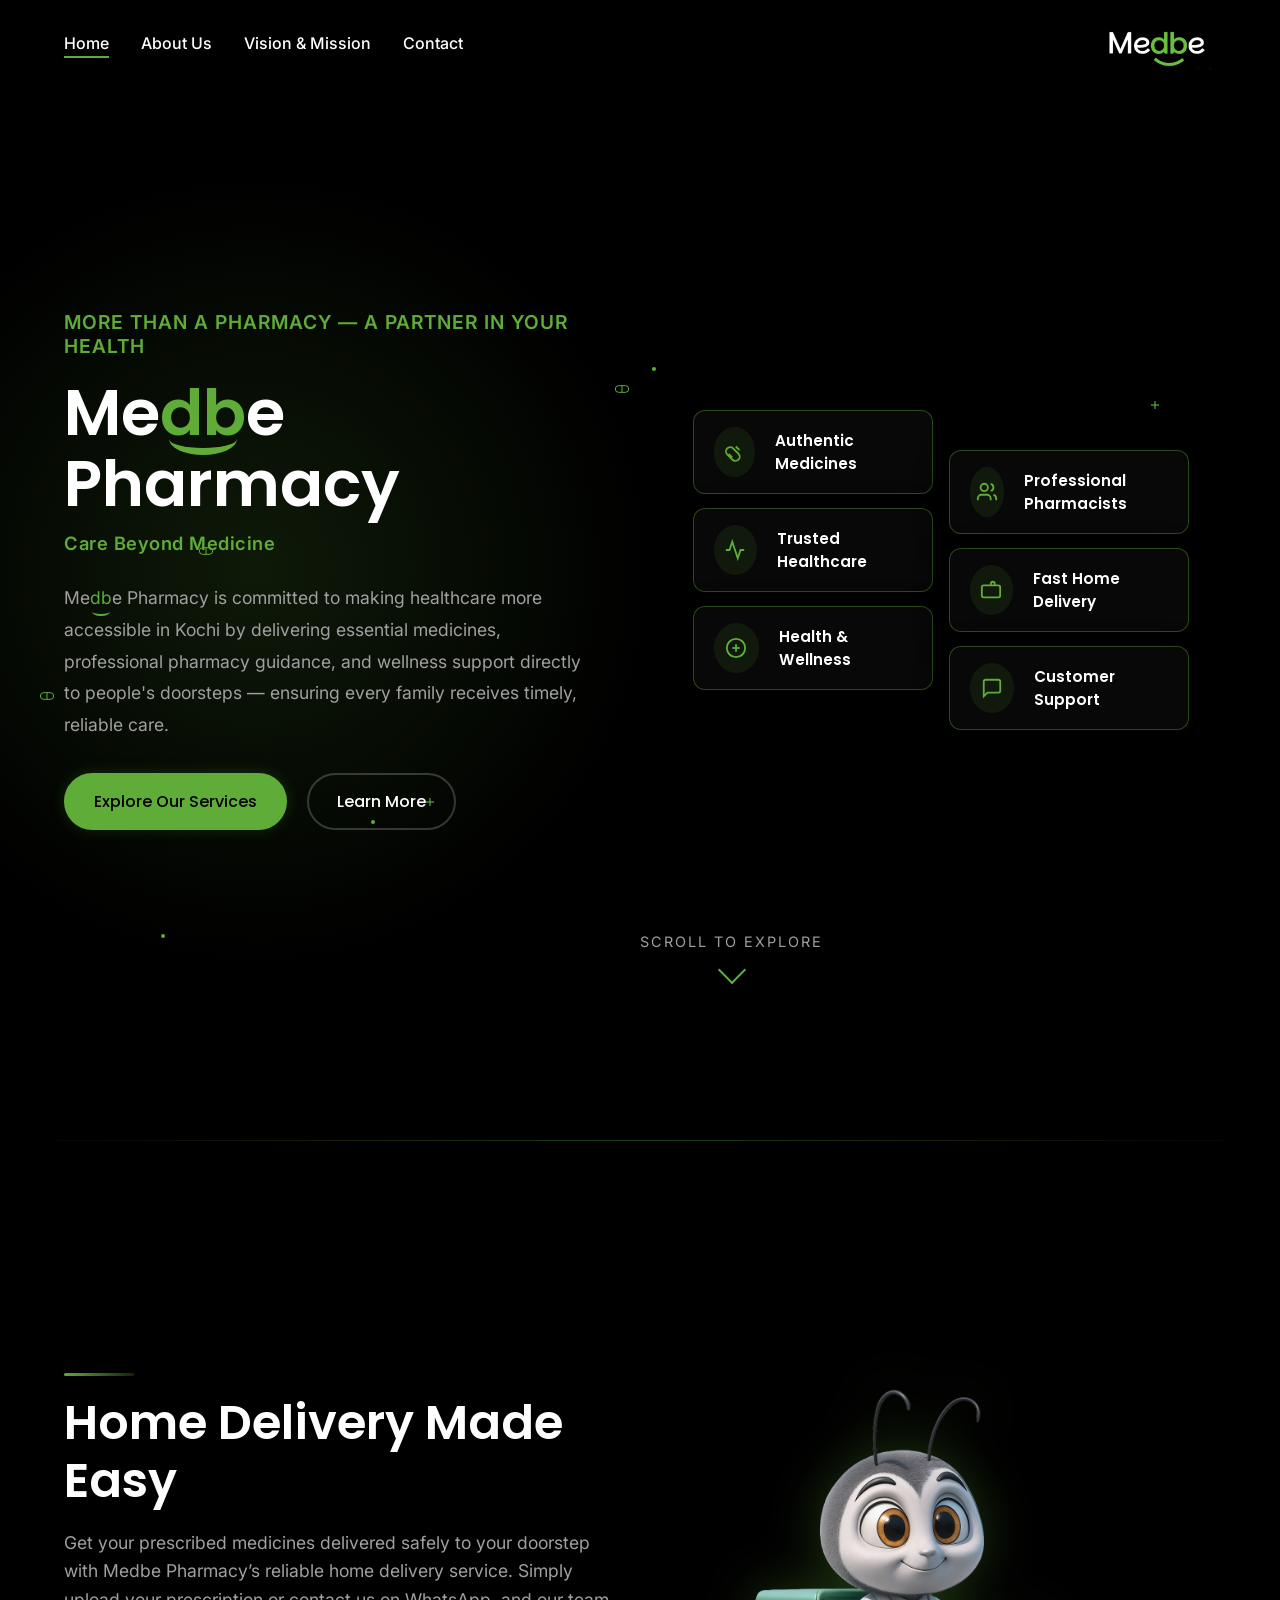
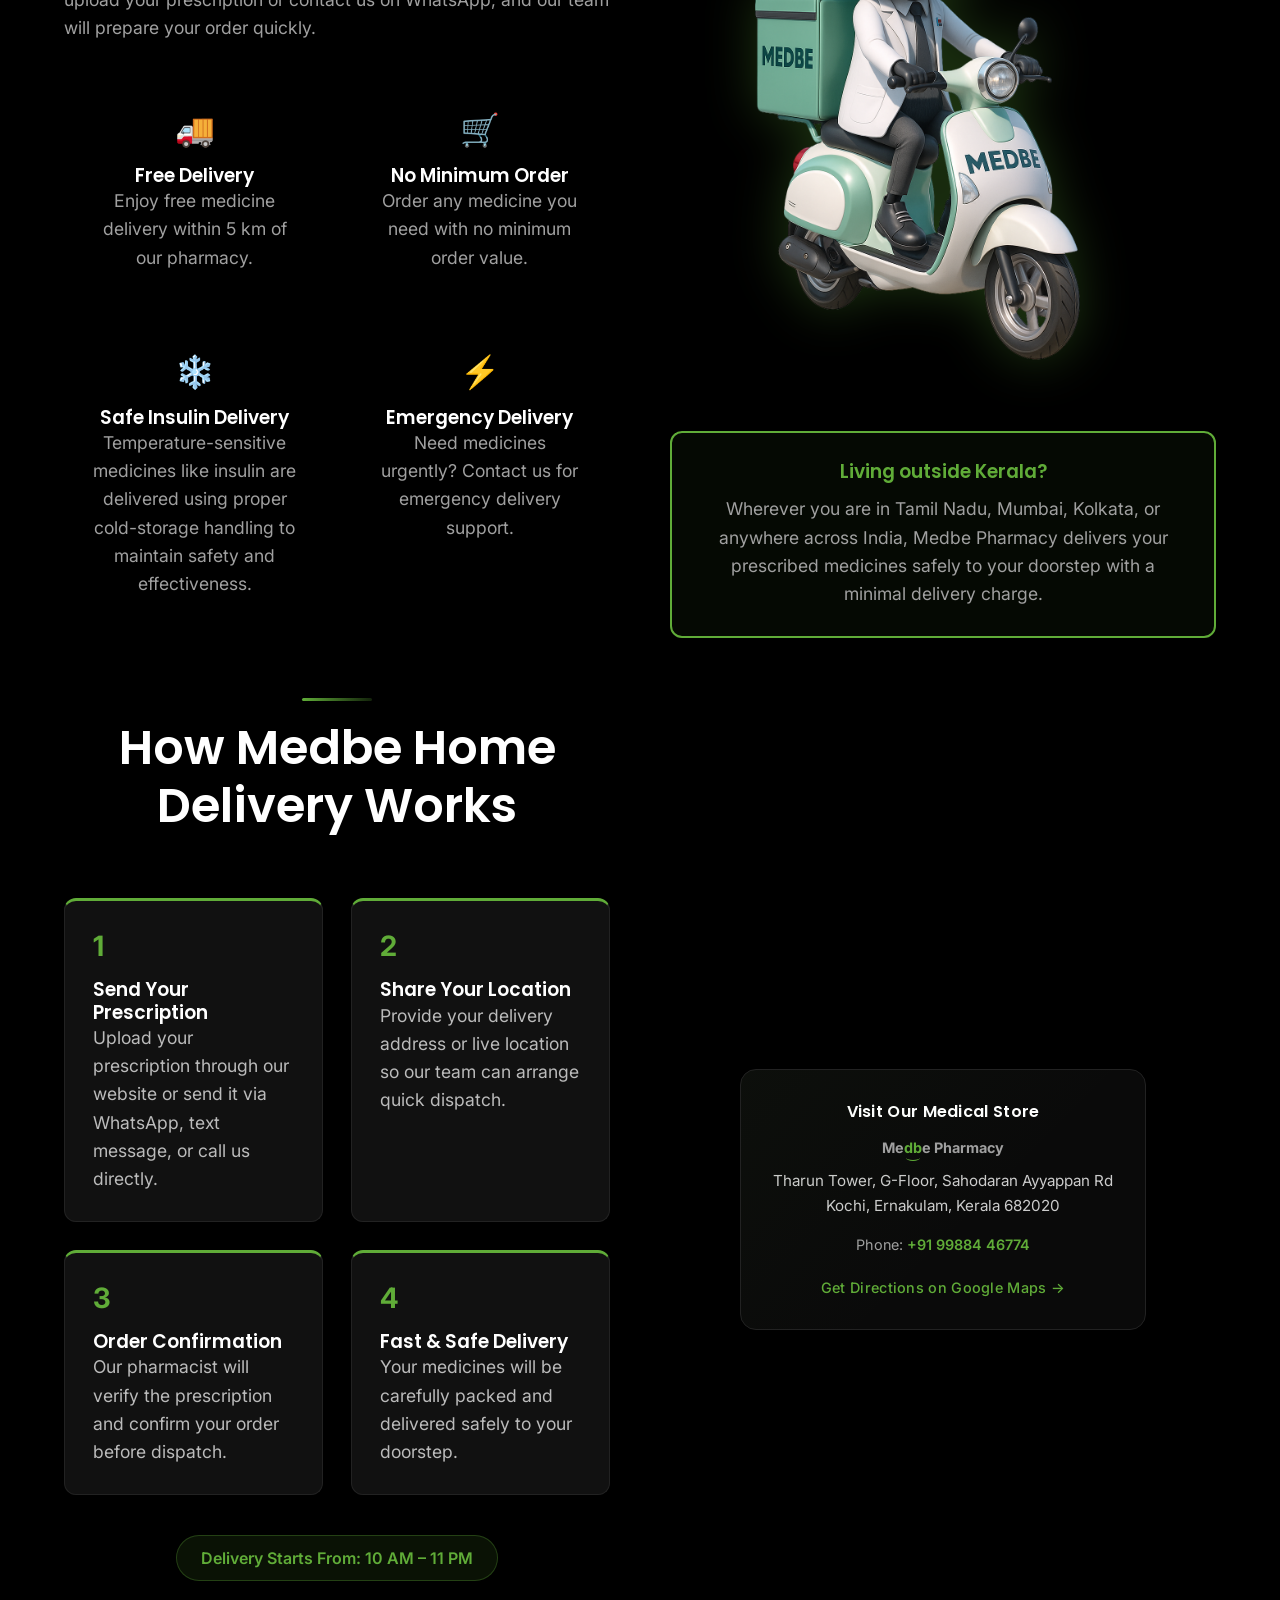
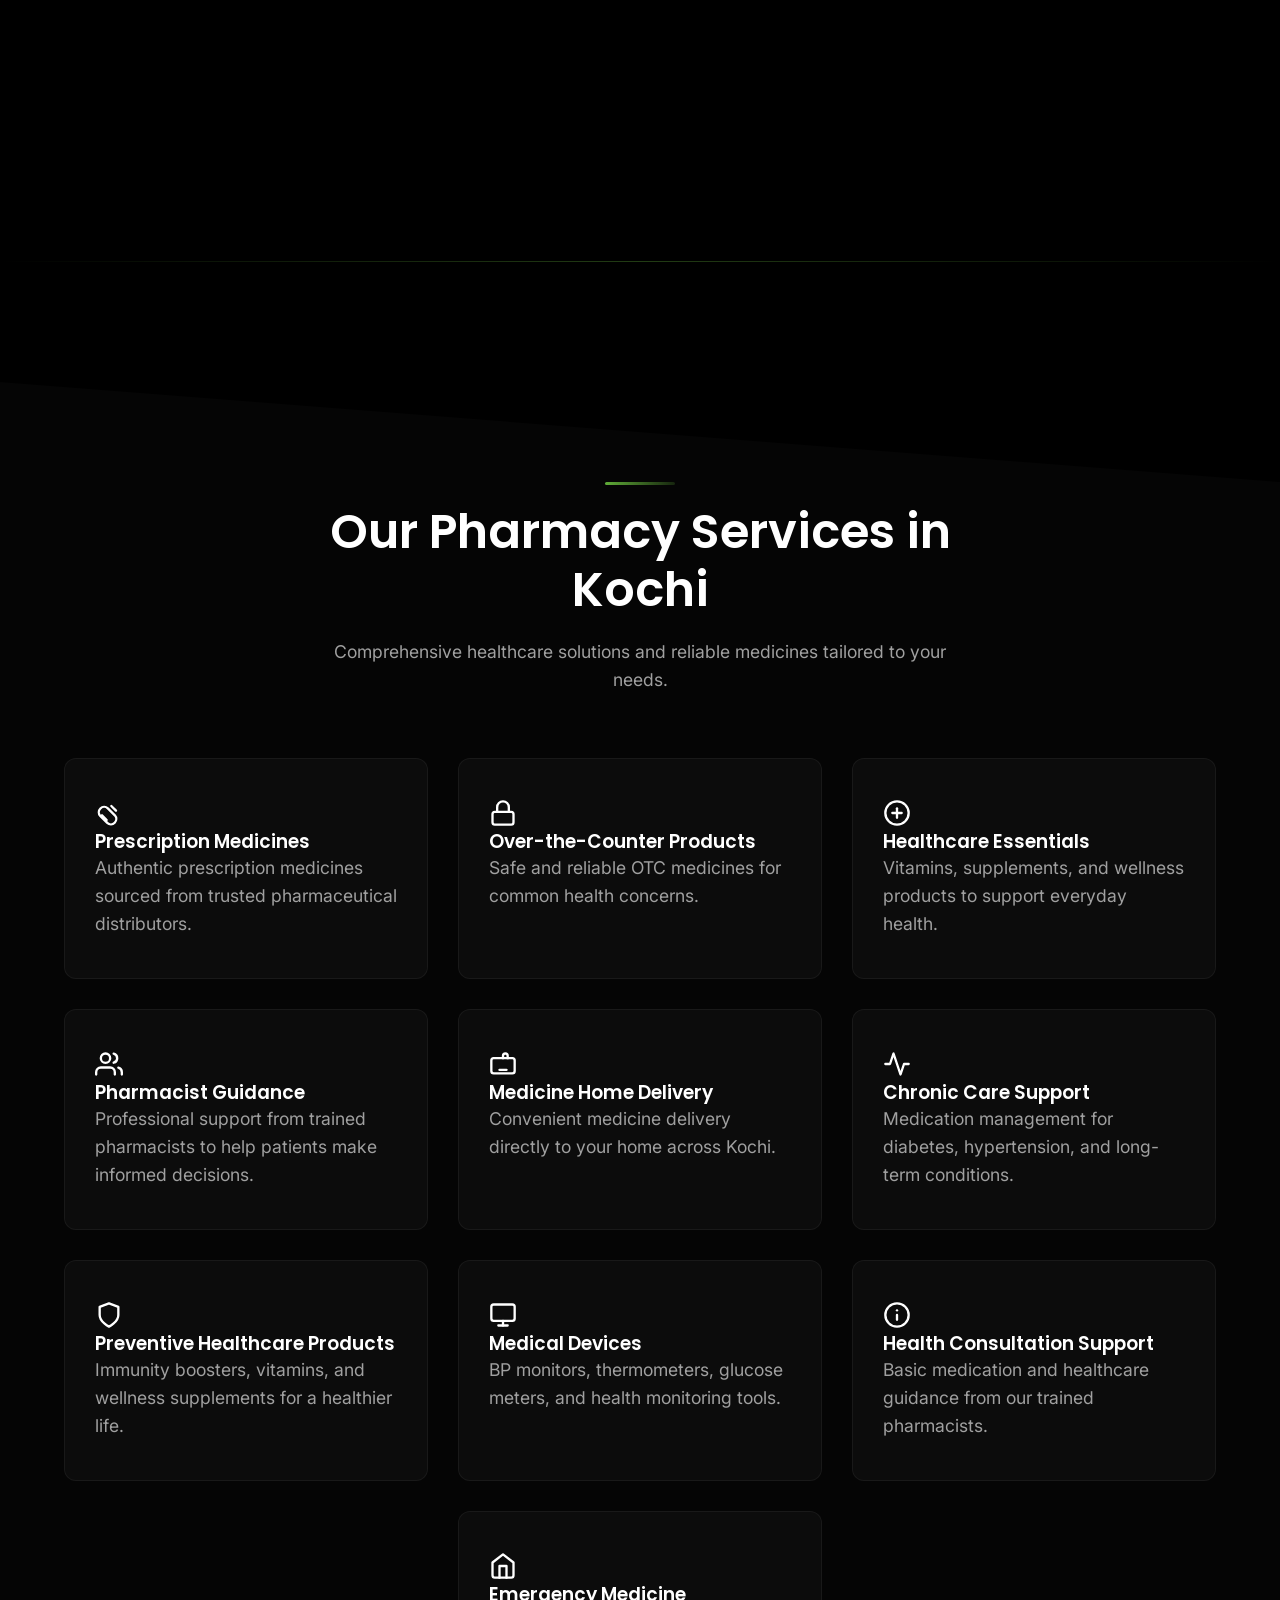
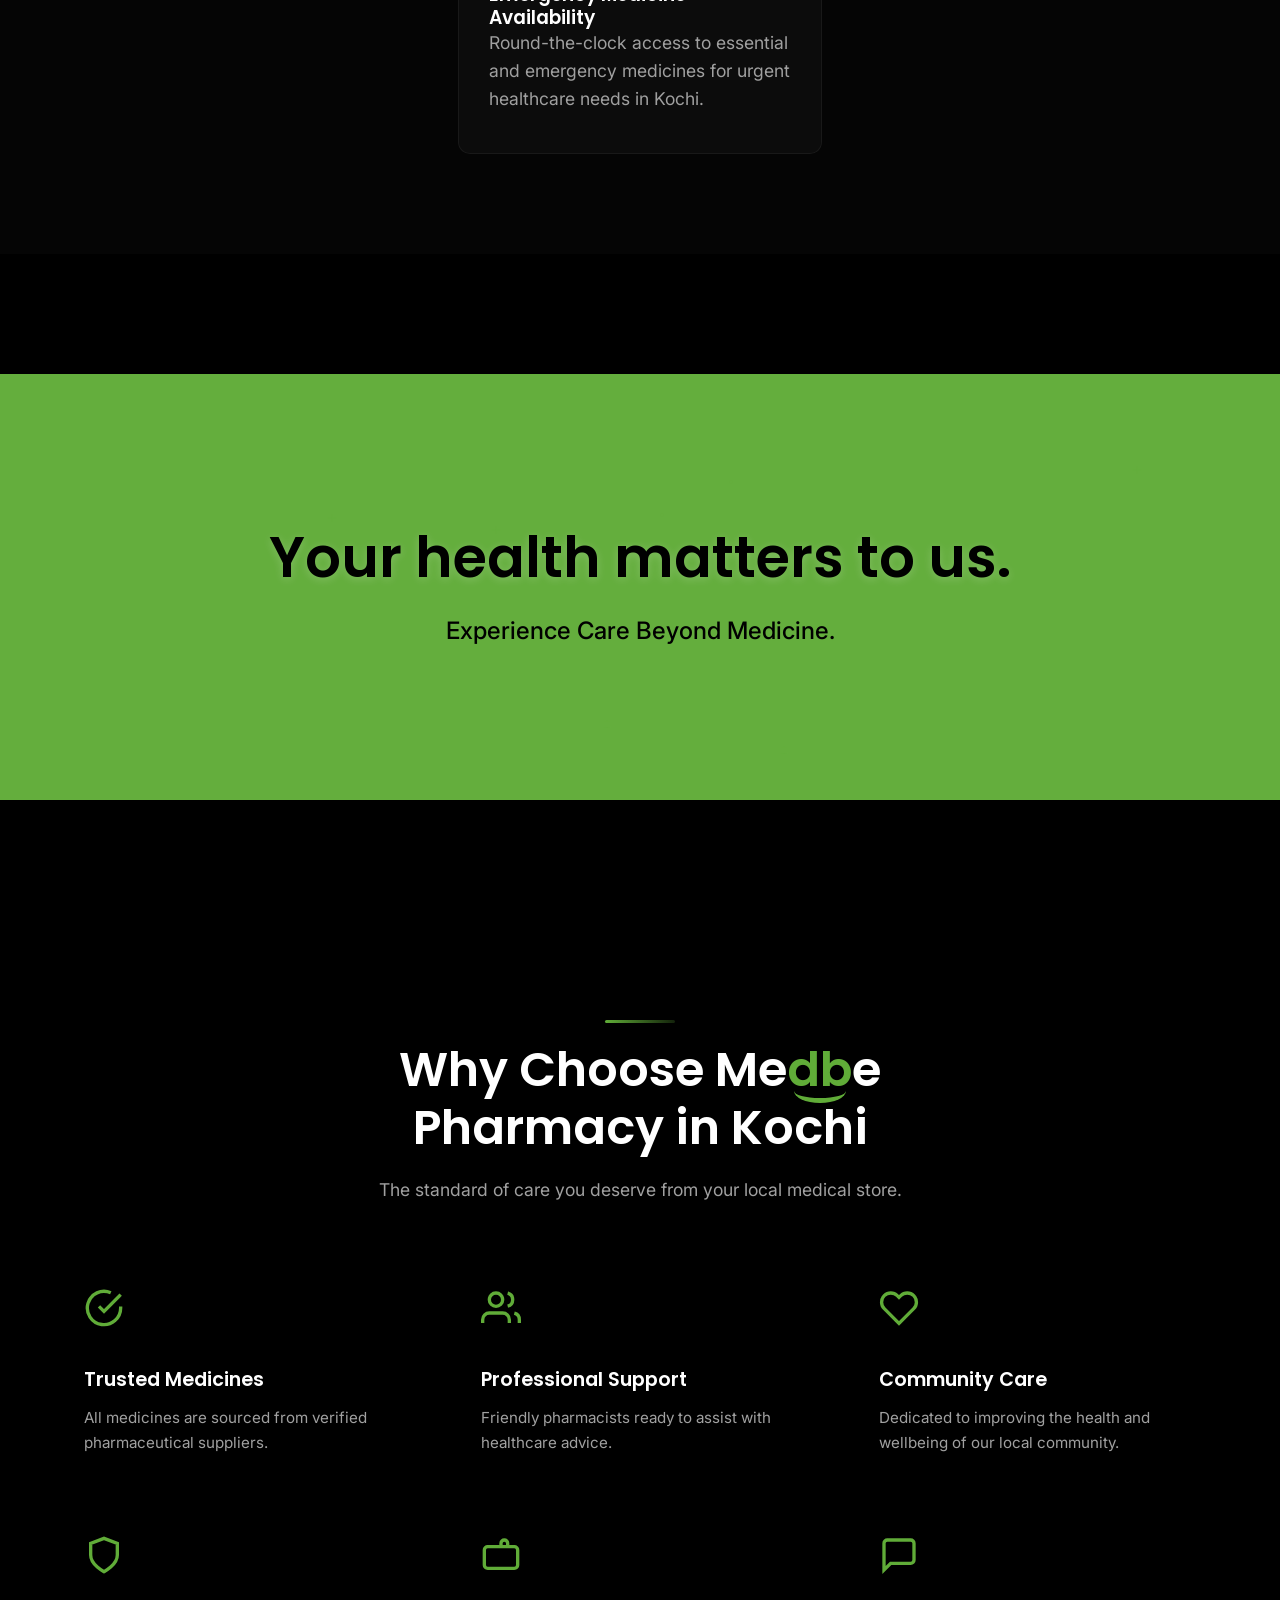
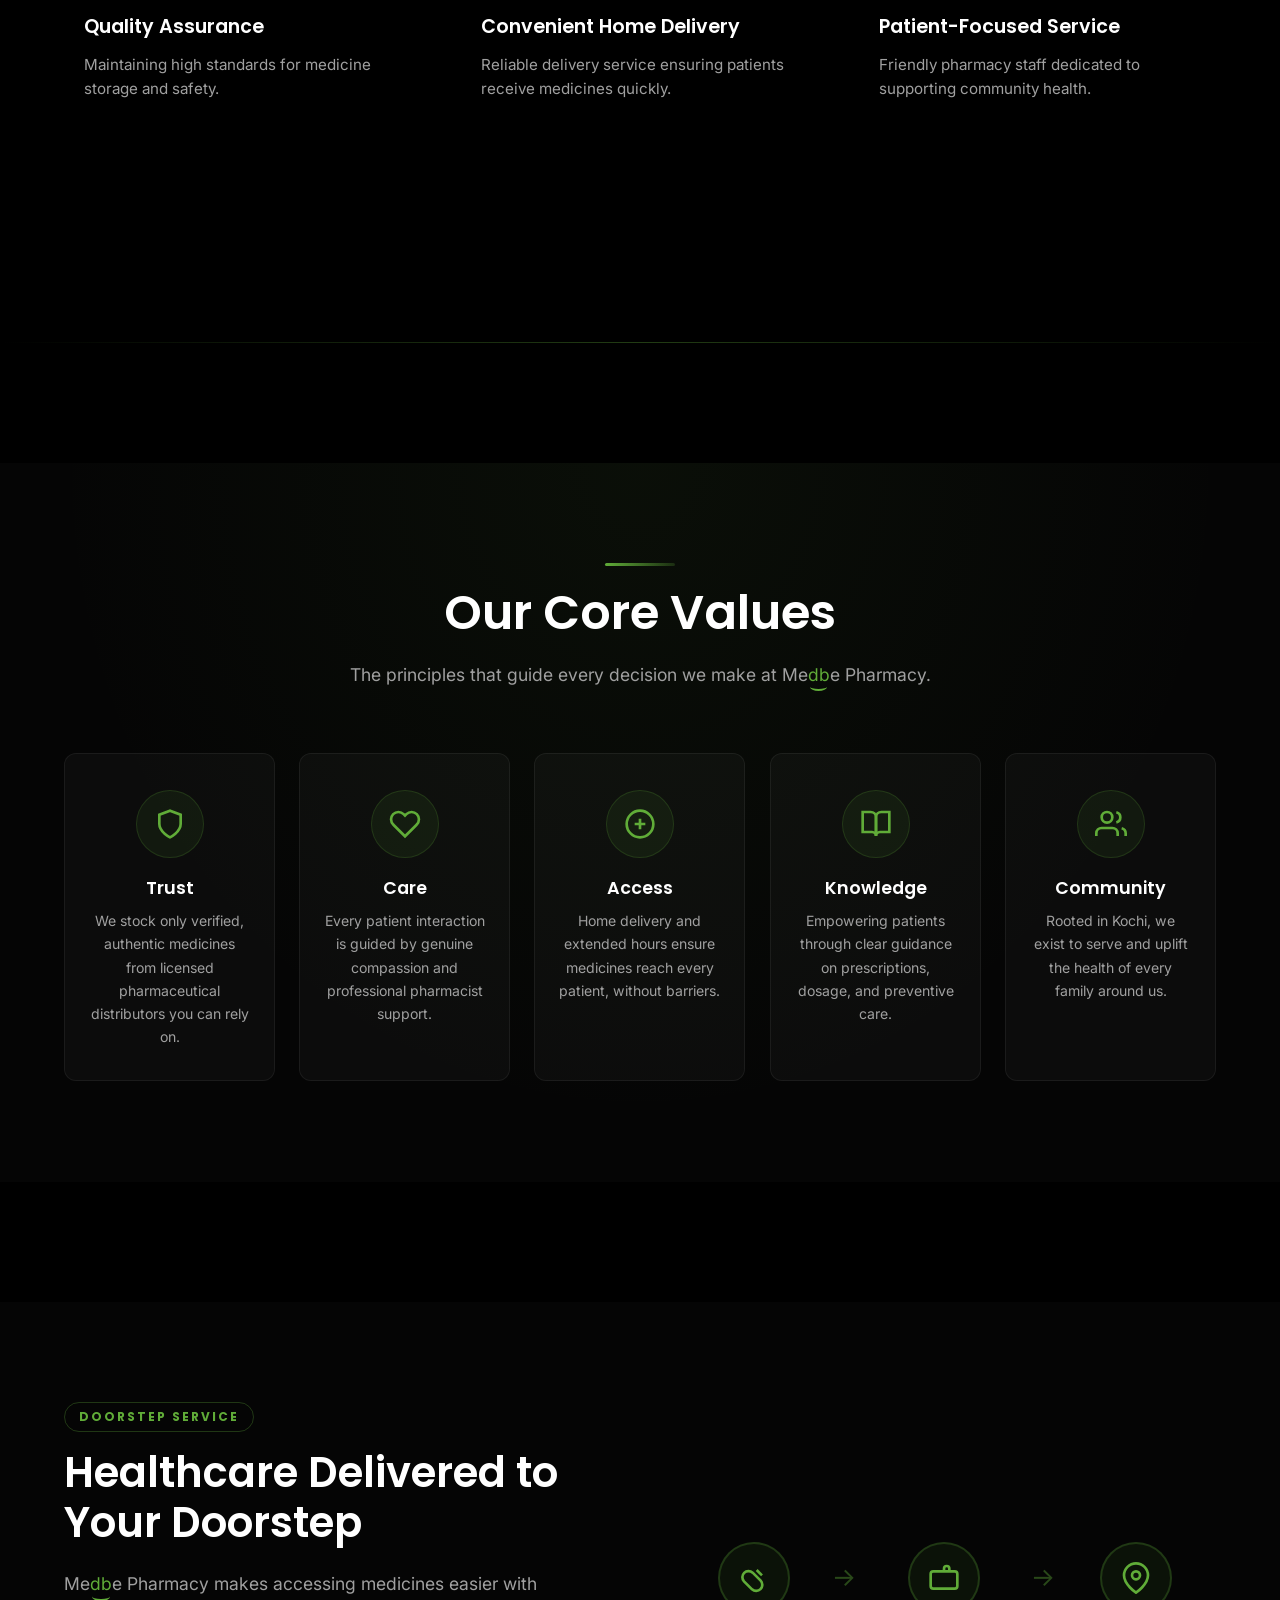
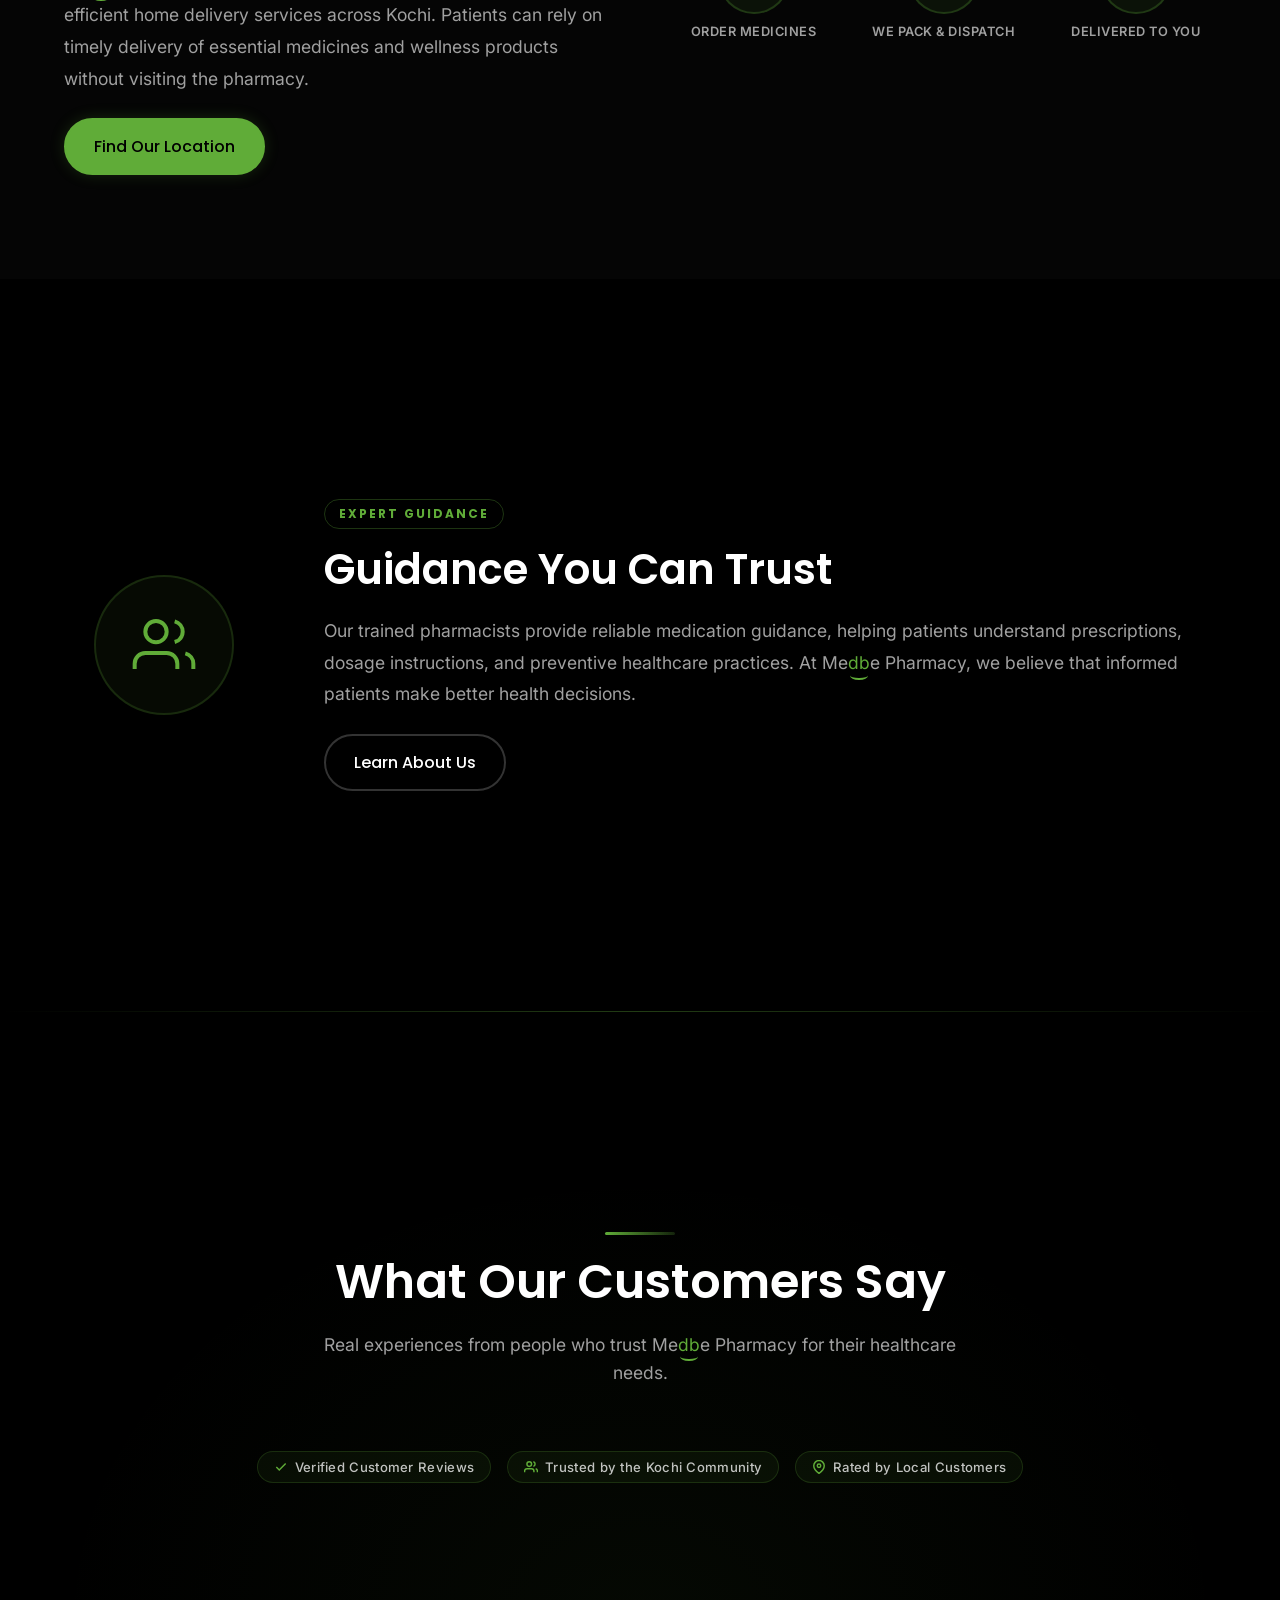
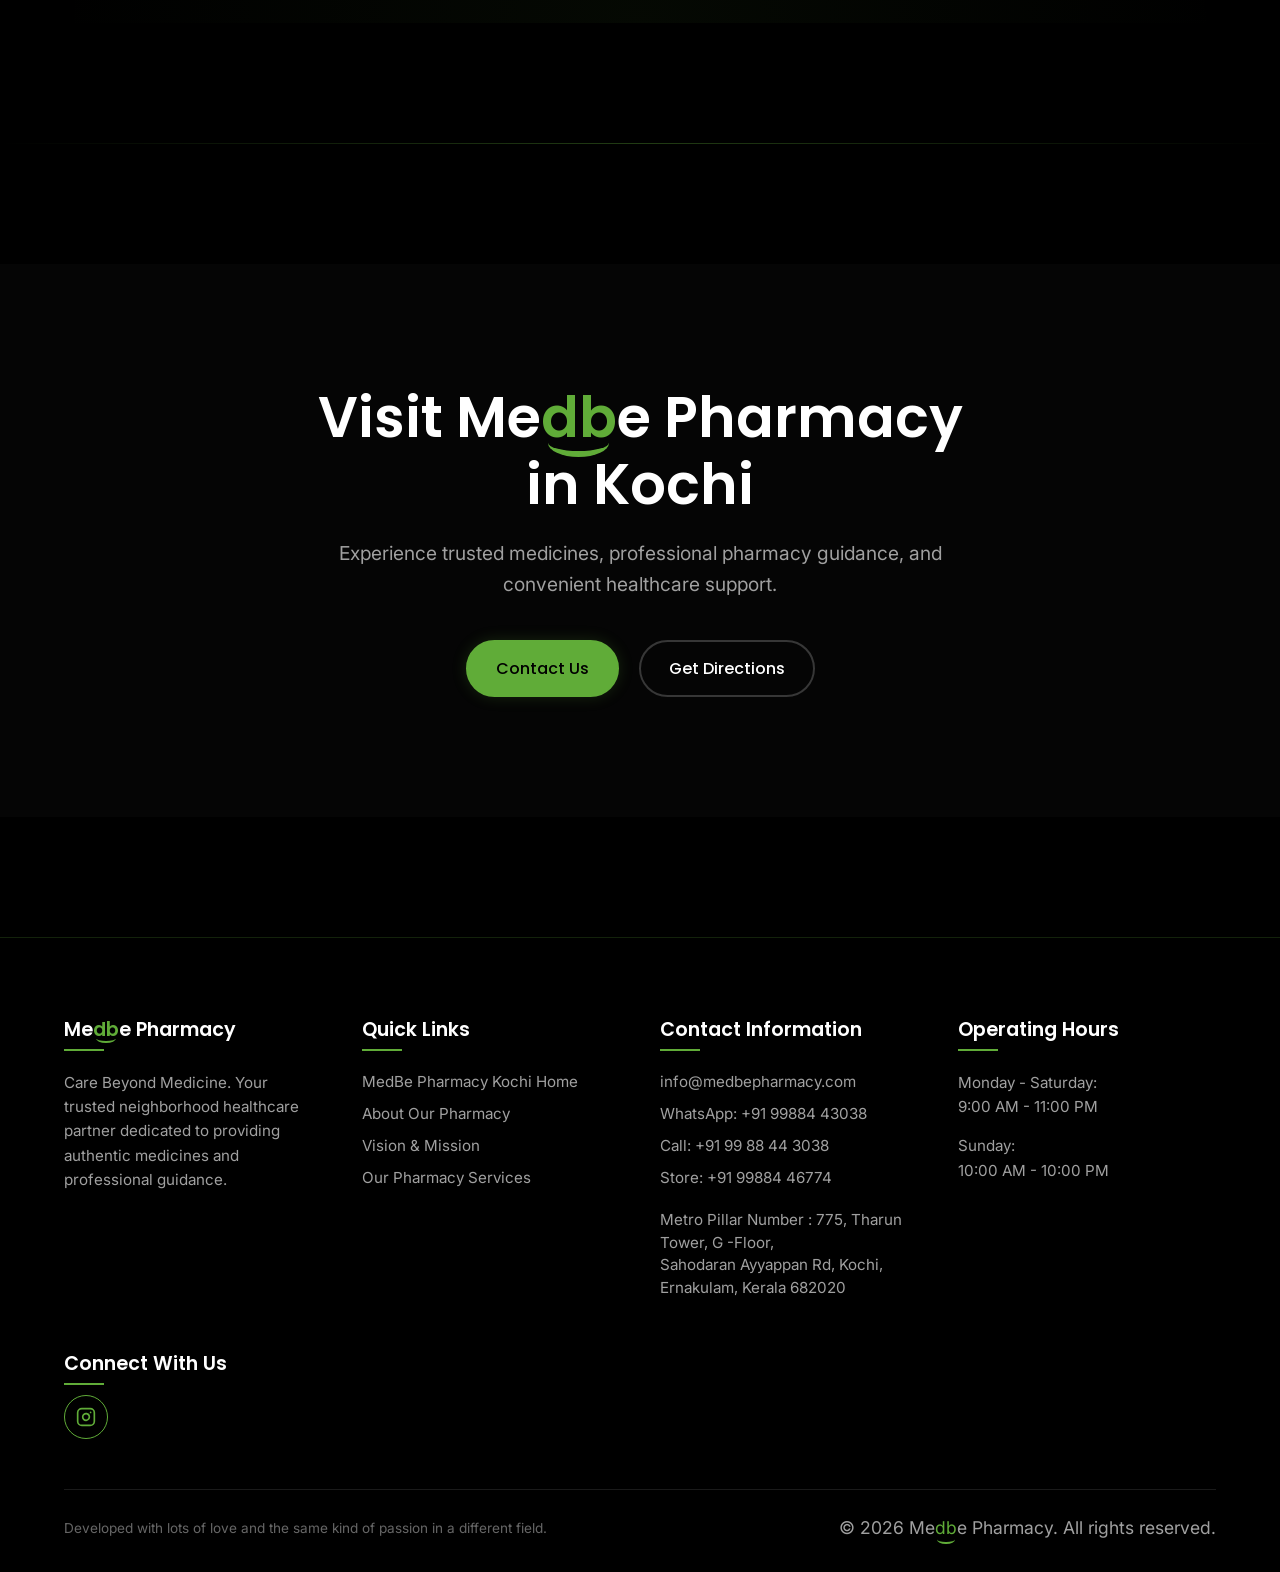
==== index.html @ 0f398892 "Mascot Added + UI fix + Animations Updated" ====
﻿<!DOCTYPE html>
<html lang="en">

<head>
    <meta charset="UTF-8">
    <meta name="viewport" content="width=device-width, initial-scale=1.0">
    <meta name="author" content="MedBe Pharmacy">
    <meta name="keywords"
        content="Pharmacy in Kochi, Trusted medicines, Healthcare products, Pharmacist guidance, MedBe Pharmacy, Kochi Pharmacy, OTC medicines">
    <meta name="robots" content="index, follow">
    <title>MedBe Pharmacy | Trusted Pharmacy in Kochi</title>

    <!-- Favicons -->
    <link rel="icon" type="image/png" sizes="32x32" href="favicon_io/favicon-32x32.png">
    <link rel="icon" type="image/png" sizes="16x16" href="favicon_io/favicon-16x16.png">
    <link rel="apple-touch-icon" sizes="180x180" href="favicon_io/apple-touch-icon.png">
    <link rel="icon" href="favicon_io/favicon.ico">
    <link rel="icon" type="image/png" sizes="192x192" href="favicon_io/android-chrome-192x192.png">
    <link rel="icon" type="image/png" sizes="512x512" href="favicon_io/android-chrome-512x512.png">

    <meta name="description"
        content="MedBe Pharmacy in Kochi providing trusted medicines, healthcare products and pharmacy services. Visit MedBe for quality healthcare solutions.">

    <meta property="og:type" content="website">
    <meta property="og:url" content="https://medbe.in/">
    <meta property="og:title" content="MedBe Pharmacy | Trusted Pharmacy in Kochi">
    <meta property="og:description"
        content="MedBe Pharmacy in Kochi providing trusted medicines, healthcare products and pharmacy services. Visit MedBe for quality healthcare solutions.">
    <meta property="og:image" content="https://medbe.in/assets/images/og-image.jpg">
    <link rel="canonical" href="https://medbe.in/">

    <script type="application/ld+json">
    {
      "@context": "https://schema.org",
      "@type": "Pharmacy",
      "name": "MedBe Pharmacy",
      "image": "https://medbe.in/assets/images/storefront.jpg",
      "@id": "https://medbe.in/",
      "url": "https://medbe.in/",
      "telephone": "+919988446774",
      "priceRange": "$$",
      "sameAs": ["https://www.instagram.com/medbe_pharmacy/"],
      "address": {
        "@type": "PostalAddress",
        "streetAddress": "Tharun Tower, G-Floor, Sahodaran Ayyappan Rd",
        "addressLocality": "Kochi",
        "addressRegion": "Kerala",
        "postalCode": "682020",
        "addressCountry": "IN"
      },
      "geo": { "@type": "GeoCoordinates", "latitude": 9.9678, "longitude": 76.3015 },
      "openingHoursSpecification": [
        { "@type": "OpeningHoursSpecification", "dayOfWeek": ["Monday","Tuesday","Wednesday","Thursday","Friday","Saturday"], "opens": "09:00", "closes": "23:00" },
        { "@type": "OpeningHoursSpecification", "dayOfWeek": "Sunday", "opens": "10:00", "closes": "22:00" }
      ],
      "description": "Trusted neighborhood medical store providing authentic medicines, healthcare products, and pharmacist guidance in Kochi."
    }
    </script>

    <link rel="preconnect" href="https://fonts.googleapis.com">
    <link rel="preconnect" href="https://fonts.gstatic.com" crossorigin>
    <link
        href="https://fonts.googleapis.com/css2?family=Inter:wght@400;500;600&family=Poppins:wght@500;600;700&display=swap"
        rel="stylesheet">

    <link rel="stylesheet" href="assets/css/style.css">
    <link rel="stylesheet" href="assets/css/animations.css">
    <link rel="stylesheet" href="assets/css/mobile.css">
    <link rel="stylesheet" href="assets/css/reviews.css">
</head>

<body>

    <!-- Navbar -->
    <app-navbar active="home"></app-navbar>

    <!-- ============================================================
         HERO SECTION
         ============================================================ -->
    <section class="hero" id="home">
        <div class="med-particles-canvas"></div>
        <div class="container">

            <!-- Left: Hero copy with corrected hierarchy -->
            <div class="hero-content">

                <!-- 1. Small heading -->
                <span class="hero-tagline animate-fade-up">
                    More Than a Pharmacy — A Partner in Your Health
                </span>

                <!-- 2. Main title -->
                <h1 class="hero-title animate-fade-up delay-100">Me<span class="brand-db">db</span>e Pharmacy</h1>

                <!-- 3. Tagline directly under title -->
                <p class="hero-sub animate-fade-up delay-150">Care Beyond Medicine</p>

                <!-- 4. Description -->
                <p class="hero-description animate-fade-up delay-200">
                    Me<span class="brand-db">db</span>e Pharmacy is committed to making healthcare more accessible in
                    Kochi by delivering essential medicines, professional pharmacy guidance, and wellness support
                    directly to people's doorsteps — ensuring every family receives timely, reliable care.
                </p>

                <!-- 5. Buttons -->
                <div class="hero-buttons animate-fade-up delay-300">
                    <a href="#services" class="btn btn-primary">Explore Our Services</a>
                    <a href="about.html" class="btn btn-secondary">Learn More</a>
                </div>
            </div>

            <!-- Right: 6 cards in two staggered columns -->
            <div class="hero-visuals-6">
                <div class="hero-col-a">
                    <div class="glass-card hero-card-sm animate-scale-in delay-200">
                        <div class="glass-card-icon">
                            <svg width="22" height="22" viewBox="0 0 24 24" fill="none" stroke="currentColor"
                                stroke-width="2">
                                <path d="M10.5 20.5l-6-6a4.6 4.6 0 016.5-6.5l6 6a4.6 4.6 0 01-6.5 6.5z" />
                                <path d="M14 6L18 10" />
                                <path d="M6 14L10 18" />
                            </svg>
                        </div>
                        <span class="glass-card-text">Authentic Medicines</span>
                    </div>
                    <div class="glass-card hero-card-sm animate-scale-in delay-350">
                        <div class="glass-card-icon">
                            <svg width="22" height="22" viewBox="0 0 24 24" fill="none" stroke="currentColor"
                                stroke-width="2">
                                <path d="M22 12h-4l-3 9L9 3l-3 9H2" />
                            </svg>
                        </div>
                        <span class="glass-card-text">Trusted Healthcare</span>
                    </div>
                    <div class="glass-card hero-card-sm animate-scale-in delay-500">
                        <div class="glass-card-icon">
                            <svg width="22" height="22" viewBox="0 0 24 24" fill="none" stroke="currentColor"
                                stroke-width="2">
                                <circle cx="12" cy="12" r="10" />
                                <line x1="12" y1="8" x2="12" y2="16" />
                                <line x1="8" y1="12" x2="16" y2="12" />
                            </svg>
                        </div>
                        <span class="glass-card-text">Health &amp; Wellness</span>
                    </div>
                </div>
                <div class="hero-col-b">
                    <div class="glass-card hero-card-sm animate-scale-in delay-300">
                        <div class="glass-card-icon">
                            <svg width="22" height="22" viewBox="0 0 24 24" fill="none" stroke="currentColor"
                                stroke-width="2">
                                <path d="M16 21v-2a4 4 0 00-4-4H6a4 4 0 00-4 4v2" />
                                <circle cx="9" cy="7" r="4" />
                                <path d="M22 21v-2a4 4 0 00-3-3.87" />
                                <path d="M16 3.13a4 4 0 010 7.75" />
                            </svg>
                        </div>
                        <span class="glass-card-text">Professional Pharmacists</span>
                    </div>
                    <div class="glass-card hero-card-sm animate-scale-in delay-450">
                        <div class="glass-card-icon">
                            <svg width="22" height="22" viewBox="0 0 24 24" fill="none" stroke="currentColor"
                                stroke-width="2">
                                <rect x="2" y="7" width="20" height="13" rx="2" />
                                <path d="M16 7V5a2 2 0 0 0-4 0v2" />
                            </svg>
                        </div>
                        <span class="glass-card-text">Fast Home Delivery</span>
                    </div>
                    <div class="glass-card hero-card-sm animate-scale-in delay-600">
                        <div class="glass-card-icon">
                            <svg width="22" height="22" viewBox="0 0 24 24" fill="none" stroke="currentColor"
                                stroke-width="2">
                                <path d="M21 15a2 2 0 0 1-2 2H7l-4 4V5a2 2 0 0 1 2-2h14a2 2 0 0 1 2 2z" />
                            </svg>
                        </div>
                        <span class="glass-card-text">Customer Support</span>
                    </div>
                </div>
            </div>
        </div>

        <a href="#about" class="scroll-indicator animate-fade-up delay-500">
            Scroll to Explore
            <div class="scroll-arrow"></div>
        </a>

        <div class="diagonal-divider"></div>
    </section>

    <!-- Section Divider -->
    <div class="section-green-line"></div>

    <!-- ============================================================
         ABOUT PREVIEW SECTION
         ============================================================ -->
    <section class="about-preview" id="about">
        <div class="container">
            <div class="home-delivery-wrapper">
                <!-- Left Column: Header & Features -->
                <div class="home-delivery-left">
                    <div class="section-header animate-fade-up" style="margin-bottom: 0; text-align: left;">
                        <span class="section-accent-line" style="margin-left: 0;"></span>
                        <h2>Home Delivery Made Easy</h2>
                        <p>Get your prescribed medicines delivered safely to your doorstep with Medbe Pharmacy’s
                            reliable
                            home
                            delivery service. Simply upload your prescription or contact us on WhatsApp, and our team
                            will
                            prepare your order quickly.</p>
                    </div>

                    <!-- Feature Cards -->
                    <div class="delivery-features">
                        <div class="feature-card animate-fade-up delay-100">
                            <div class="service-icon" style="background: transparent;">
                                <span style="font-size: 32px;">🚚</span>
                            </div>
                            <h3>Free Delivery</h3>
                            <p>Enjoy free medicine delivery within 5 km of our pharmacy.</p>
                        </div>
                        <div class="feature-card animate-fade-up delay-200">
                            <div class="service-icon" style="background: transparent;">
                                <span style="font-size: 32px;">🛒</span>
                            </div>
                            <h3>No Minimum Order</h3>
                            <p>Order any medicine you need with no minimum order value.</p>
                        </div>
                        <div class="feature-card animate-fade-up delay-300">
                            <div class="service-icon" style="background: transparent;">
                                <span style="font-size: 32px;">❄️</span>
                            </div>
                            <h3>Safe Insulin Delivery</h3>
                            <p>Temperature-sensitive medicines like insulin are delivered using proper cold-storage
                                handling
                                to
                                maintain safety and effectiveness.</p>
                        </div>
                        <div class="feature-card animate-fade-up delay-400">
                            <div class="service-icon" style="background: transparent;">
                                <span style="font-size: 32px;">⚡</span>
                            </div>
                            <h3>Emergency Delivery</h3>
                            <p>Need medicines urgently? Contact us for emergency delivery support.</p>
                        </div>
                    </div>
                </div>

                <!-- Right Column: Mascot & Coverage Info -->
                <div class="home-delivery-right">
                    <img src="Dr_Dej_New (2).png" alt="MedBe Delivery Mascot" class="delivery-mascot animate-float"
                        loading="lazy">

                    <div class="coverage-highlight animate-scale-in"
                        style="border: 2px solid var(--medbe-green); border-radius: 12px; padding: 28px 32px; text-align: center; margin: 0 auto; max-width: 720px; background: rgba(96, 172, 56, 0.05);">
                        <h3 style="color: var(--medbe-green); margin-bottom: 12px;">Living outside Kerala?</h3>
                        <p>Wherever you are in Tamil Nadu, Mumbai, Kolkata, or anywhere across India, Medbe Pharmacy
                            delivers
                            your prescribed medicines safely to your doorstep with a minimal delivery charge.</p>
                    </div>
                </div>

                <!-- How it Works -->
                <div class="how-it-works-section" style="margin-bottom: 60px;">
                    <div class="section-header animate-fade-up">
                        <span class="section-accent-line"></span>
                        <h2>How Medbe Home Delivery Works</h2>
                    </div>
                    <div class="steps-grid" style="margin-top: 30px;">
                        <div class="step-card animate-fade-up delay-100"
                            style="background: #111; border-radius: 12px; border-top: 3px solid var(--medbe-green); border-left: 1px solid #222; border-right: 1px solid #222; border-bottom: 1px solid #222; transition: transform 0.3s ease, border-color 0.3s ease;"
                            onmouseover="this.style.transform='translateY(-5px)'; this.style.borderColor='var(--medbe-green)';"
                            onmouseout="this.style.transform='none'; this.style.borderColor='#222';">
                            <div class="step-number" style="margin-bottom: 16px;">1</div>
                            <h3>Send Your Prescription</h3>
                            <p style="color: #bbb;">Upload your prescription through our website or send it via
                                WhatsApp,
                                text message, or call us directly.</p>
                        </div>
                        <div class="step-card animate-fade-up delay-200"
                            style="background: #111; border-radius: 12px; border-top: 3px solid var(--medbe-green); border-left: 1px solid #222; border-right: 1px solid #222; border-bottom: 1px solid #222; transition: transform 0.3s ease, border-color 0.3s ease;"
                            onmouseover="this.style.transform='translateY(-5px)'; this.style.borderColor='var(--medbe-green)';"
                            onmouseout="this.style.transform='none'; this.style.borderColor='#222';">
                            <div class="step-number" style="margin-bottom: 16px;">2</div>
                            <h3>Share Your Location</h3>
                            <p style="color: #bbb;">Provide your delivery address or live location so our team can
                                arrange
                                quick dispatch.</p>
                        </div>
                        <div class="step-card animate-fade-up delay-300"
                            style="background: #111; border-radius: 12px; border-top: 3px solid var(--medbe-green); border-left: 1px solid #222; border-right: 1px solid #222; border-bottom: 1px solid #222; transition: transform 0.3s ease, border-color 0.3s ease;"
                            onmouseover="this.style.transform='translateY(-5px)'; this.style.borderColor='var(--medbe-green)';"
                            onmouseout="this.style.transform='none'; this.style.borderColor='#222';">
                            <div class="step-number" style="margin-bottom: 16px;">3</div>
                            <h3>Order Confirmation</h3>
                            <p style="color: #bbb;">Our pharmacist will verify the prescription and confirm your order
                                before dispatch.</p>
                        </div>
                        <div class="step-card animate-fade-up delay-400"
                            style="background: #111; border-radius: 12px; border-top: 3px solid var(--medbe-green); border-left: 1px solid #222; border-right: 1px solid #222; border-bottom: 1px solid #222; transition: transform 0.3s ease, border-color 0.3s ease;"
                            onmouseover="this.style.transform='translateY(-5px)'; this.style.borderColor='var(--medbe-green)';"
                            onmouseout="this.style.transform='none'; this.style.borderColor='#222';">
                            <div class="step-number" style="margin-bottom: 16px;">4</div>
                            <h3>Fast & Safe Delivery</h3>
                            <p style="color: #bbb;">Your medicines will be carefully packed and delivered safely to your
                                doorstep.</p>
                        </div>
                    </div>

                    <div class="delivery-badge animate-fade-up delay-500">
                        <span
                            style="display: inline-block; padding: 12px 24px; background: rgba(96, 172, 56, 0.1); color: var(--medbe-green); border-radius: 30px; font-weight: 600; font-size: 16px; border: 1px solid rgba(96, 172, 56, 0.3);">
                            Delivery Starts From: 10 AM – 11 PM
                        </span>
                    </div>
                </div>

                <!-- Preserved Visit Store Card -->
                <div class="visit-store-card nap-info animate-fade-up delay-100"
                    style="max-width: 420px; margin: 60px auto 0; background: #0a0a0a; padding: 32px; border-radius: 16px; border: 1px solid #222; text-align: center;">
                    <h3 style="color: #fff; margin-bottom: 15px;">Visit Our Medical Store</h3>
                    <p style="margin-bottom: 10px;"><strong>Me<span class="brand-db">db</span>e Pharmacy</strong></p>
                    <p style="color: #ccc; margin-bottom: 15px; font-size: 0.95rem;">Tharun Tower, G-Floor, Sahodaran
                        Ayyappan Rd<br>Kochi, Ernakulam, Kerala 682020</p>
                    <p style="margin-bottom: 15px;">Phone: <a href="tel:+919988446774"
                            style="color: var(--medbe-green); font-weight: 600; text-decoration: none;">+91 99884
                            46774</a>
                    </p>
                    <a href="https://maps.app.goo.gl/WDmPuEJdT8tqZ5Nn8" target="_blank" rel="noopener noreferrer"
                        class="nap-map-link"
                        style="display: inline-block; color: var(--medbe-green); text-decoration: none; font-weight: 500;">Get
                        Directions on Google Maps &#8594;</a>
                </div>
            </div>
    </section>

    <!-- Section Divider -->
    <div class="section-green-line"></div>

    <!-- ============================================================
         SERVICES SECTION – 10 services, 3-col grid
         ============================================================ -->
    <section class="services-section" id="services">
        <div class="diagonal-divider-top"></div>
        <div class="container" style="position: relative; z-index: 3;">
            <div class="section-header animate-fade-up">
                <span class="section-accent-line"></span>
                <h2>Our Pharmacy Services in Kochi</h2>
                <p>Comprehensive healthcare solutions and reliable medicines tailored to your needs.</p>
            </div>

            <div class="services-grid services-grid-3">
                <!-- 1 -->
                <div class="service-card animate-fade-up delay-100">
                    <div class="service-icon">
                        <svg width="28" height="28" viewBox="0 0 24 24" fill="none" stroke="currentColor"
                            stroke-width="2" stroke-linecap="round" stroke-linejoin="round">
                            <path d="M10.5 20.5l-6-6a4.6 4.6 0 016.5-6.5l6 6a4.6 4.6 0 01-6.5 6.5z" />
                            <path d="M14 6L18 10" />
                            <path d="M6 14L10 18" />
                        </svg>
                    </div>
                    <h3>Prescription Medicines</h3>
                    <p>Authentic prescription medicines sourced from trusted pharmaceutical distributors.</p>
                </div>
                <!-- 2 -->
                <div class="service-card animate-fade-up delay-200">
                    <div class="service-icon">
                        <svg width="28" height="28" viewBox="0 0 24 24" fill="none" stroke="currentColor"
                            stroke-width="2" stroke-linecap="round" stroke-linejoin="round">
                            <rect x="3" y="11" width="18" height="11" rx="2" ry="2" />
                            <path d="M7 11V7a5 5 0 0110 0v4" />
                        </svg>
                    </div>
                    <h3>Over-the-Counter Products</h3>
                    <p>Safe and reliable OTC medicines for common health concerns.</p>
                </div>
                <!-- 3 -->
                <div class="service-card animate-fade-up delay-300">
                    <div class="service-icon">
                        <svg width="28" height="28" viewBox="0 0 24 24" fill="none" stroke="currentColor"
                            stroke-width="2" stroke-linecap="round" stroke-linejoin="round">
                            <circle cx="12" cy="12" r="10" />
                            <line x1="12" y1="8" x2="12" y2="16" />
                            <line x1="8" y1="12" x2="16" y2="12" />
                        </svg>
                    </div>
                    <h3>Healthcare Essentials</h3>
                    <p>Vitamins, supplements, and wellness products to support everyday health.</p>
                </div>
                <!-- 4 -->
                <div class="service-card animate-fade-up delay-100">
                    <div class="service-icon">
                        <svg width="28" height="28" viewBox="0 0 24 24" fill="none" stroke="currentColor"
                            stroke-width="2" stroke-linecap="round" stroke-linejoin="round">
                            <path d="M17 21v-2a4 4 0 00-4-4H5a4 4 0 00-4 4v2" />
                            <circle cx="9" cy="7" r="4" />
                            <path d="M23 21v-2a4 4 0 00-3-3.87" />
                            <path d="M16 3.13a4 4 0 010 7.75" />
                        </svg>
                    </div>
                    <h3>Pharmacist Guidance</h3>
                    <p>Professional support from trained pharmacists to help patients make informed decisions.</p>
                </div>
                <!-- 5 -->
                <div class="service-card animate-fade-up delay-200">
                    <div class="service-icon">
                        <svg width="28" height="28" viewBox="0 0 24 24" fill="none" stroke="currentColor"
                            stroke-width="2" stroke-linecap="round" stroke-linejoin="round">
                            <rect x="2" y="7" width="20" height="13" rx="2" />
                            <path d="M16 7V5a2 2 0 0 0-4 0v2" />
                            <line x1="9" y1="17" x2="15" y2="17" />
                        </svg>
                    </div>
                    <h3>Medicine Home Delivery</h3>
                    <p>Convenient medicine delivery directly to your home across Kochi.</p>
                </div>
                <!-- 6 -->
                <div class="service-card animate-fade-up delay-300">
                    <div class="service-icon">
                        <svg width="28" height="28" viewBox="0 0 24 24" fill="none" stroke="currentColor"
                            stroke-width="2" stroke-linecap="round" stroke-linejoin="round">
                            <path d="M22 12h-4l-3 9L9 3l-3 9H2" />
                        </svg>
                    </div>
                    <h3>Chronic Care Support</h3>
                    <p>Medication management for diabetes, hypertension, and long-term conditions.</p>
                </div>
                <!-- 7 -->
                <div class="service-card animate-fade-up delay-100">
                    <div class="service-icon">
                        <svg width="28" height="28" viewBox="0 0 24 24" fill="none" stroke="currentColor"
                            stroke-width="2" stroke-linecap="round" stroke-linejoin="round">
                            <path d="M12 22s8-4 8-10V5l-8-3-8 3v7c0 6 8 10 8 10z" />
                        </svg>
                    </div>
                    <h3>Preventive Healthcare Products</h3>
                    <p>Immunity boosters, vitamins, and wellness supplements for a healthier life.</p>
                </div>
                <!-- 8 -->
                <div class="service-card animate-fade-up delay-200">
                    <div class="service-icon">
                        <svg width="28" height="28" viewBox="0 0 24 24" fill="none" stroke="currentColor"
                            stroke-width="2" stroke-linecap="round" stroke-linejoin="round">
                            <rect x="2" y="3" width="20" height="14" rx="2" />
                            <line x1="8" y1="21" x2="16" y2="21" />
                            <line x1="12" y1="17" x2="12" y2="21" />
                        </svg>
                    </div>
                    <h3>Medical Devices</h3>
                    <p>BP monitors, thermometers, glucose meters, and health monitoring tools.</p>
                </div>
                <!-- 9 -->
                <div class="service-card animate-fade-up delay-300">
                    <div class="service-icon">
                        <svg width="28" height="28" viewBox="0 0 24 24" fill="none" stroke="currentColor"
                            stroke-width="2" stroke-linecap="round" stroke-linejoin="round">
                            <circle cx="12" cy="12" r="10" />
                            <line x1="12" y1="16" x2="12" y2="12" />
                            <line x1="12" y1="8" x2="12.01" y2="8" />
                        </svg>
                    </div>
                    <h3>Health Consultation Support</h3>
                    <p>Basic medication and healthcare guidance from our trained pharmacists.</p>
                </div>
                <!-- 10 — span full row center -->
                <div class="service-card service-card-wide animate-fade-up delay-200">
                    <div class="service-icon">
                        <svg width="28" height="28" viewBox="0 0 24 24" fill="none" stroke="currentColor"
                            stroke-width="2" stroke-linecap="round" stroke-linejoin="round">
                            <path d="M3 9l9-7 9 7v11a2 2 0 0 1-2 2H5a2 2 0 0 1-2-2z" />
                            <polyline points="9 22 9 12 15 12 15 22" />
                        </svg>
                    </div>
                    <h3>Emergency Medicine Availability</h3>
                    <p>Round-the-clock access to essential and emergency medicines for urgent healthcare needs in Kochi.
                    </p>
                </div>
            </div>
        </div>
    </section>

    <!-- ============================================================
         PARALLAX STATEMENT
         ============================================================ -->
    <section class="parallax-section">
        <div class="med-particles-canvas"></div>
        <div class="container parallax-content animate-fade-up">
            <h2>Your health matters to us.</h2>
            <p>Experience Care Beyond Medicine.</p>
        </div>
    </section>

    <!-- ============================================================
         WHY CHOOSE MEDBE – 6 items, 3-col grid
         ============================================================ -->
    <section class="why-choose">
        <div class="container">
            <div class="section-header animate-fade-up">
                <span class="section-accent-line"></span>
                <h2>Why Choose Me<span class="brand-db">db</span>e Pharmacy in Kochi</h2>
                <p>The standard of care you deserve from your local medical store.</p>
            </div>

            <div class="features-grid features-grid-3">
                <div class="feature-item animate-scale-in delay-100">
                    <div class="feature-icon">
                        <svg width="40" height="40" viewBox="0 0 24 24" fill="none" stroke="currentColor"
                            stroke-width="2">
                            <path d="M22 11.08V12a10 10 0 1 1-5.93-9.14"></path>
                            <polyline points="22 4 12 14.01 9 11.01"></polyline>
                        </svg>
                    </div>
                    <h3>Trusted Medicines</h3>
                    <p>All medicines are sourced from verified pharmaceutical suppliers.</p>
                </div>
                <div class="feature-item animate-scale-in delay-200">
                    <div class="feature-icon">
                        <svg width="40" height="40" viewBox="0 0 24 24" fill="none" stroke="currentColor"
                            stroke-width="2">
                            <path d="M17 21v-2a4 4 0 0 0-4-4H5a4 4 0 0 0-4 4v2"></path>
                            <circle cx="9" cy="7" r="4"></circle>
                            <path d="M23 21v-2a4 4 0 0 0-3-3.87"></path>
                            <path d="M16 3.13a4 4 0 0 1 0 7.75"></path>
                        </svg>
                    </div>
                    <h3>Professional Support</h3>
                    <p>Friendly pharmacists ready to assist with healthcare advice.</p>
                </div>
                <div class="feature-item animate-scale-in delay-300">
                    <div class="feature-icon">
                        <svg width="40" height="40" viewBox="0 0 24 24" fill="none" stroke="currentColor"
                            stroke-width="2">
                            <path
                                d="M20.84 4.61a5.5 5.5 0 0 0-7.78 0L12 5.67l-1.06-1.06a5.5 5.5 0 0 0-7.78 7.78l1.06 1.06L12 21.23l7.78-7.78 1.06-1.06a5.5 5.5 0 0 0 0-7.78z">
                            </path>
                        </svg>
                    </div>
                    <h3>Community Care</h3>
                    <p>Dedicated to improving the health and wellbeing of our local community.</p>
                </div>
                <div class="feature-item animate-scale-in delay-100">
                    <div class="feature-icon">
                        <svg width="40" height="40" viewBox="0 0 24 24" fill="none" stroke="currentColor"
                            stroke-width="2">
                            <path d="M12 22s8-4 8-10V5l-8-3-8 3v7c0 6 8 10 8 10z"></path>
                        </svg>
                    </div>
                    <h3>Quality Assurance</h3>
                    <p>Maintaining high standards for medicine storage and safety.</p>
                </div>
                <div class="feature-item animate-scale-in delay-200">
                    <div class="feature-icon">
                        <svg width="40" height="40" viewBox="0 0 24 24" fill="none" stroke="currentColor"
                            stroke-width="2">
                            <rect x="2" y="7" width="20" height="13" rx="2" />
                            <path d="M16 7V5a2 2 0 0 0-4 0v2" />
                        </svg>
                    </div>
                    <h3>Convenient Home Delivery</h3>
                    <p>Reliable delivery service ensuring patients receive medicines quickly.</p>
                </div>
                <div class="feature-item animate-scale-in delay-300">
                    <div class="feature-icon">
                        <svg width="40" height="40" viewBox="0 0 24 24" fill="none" stroke="currentColor"
                            stroke-width="2">
                            <path d="M21 15a2 2 0 0 1-2 2H7l-4 4V5a2 2 0 0 1 2-2h14a2 2 0 0 1 2 2z" />
                        </svg>
                    </div>
                    <h3>Patient-Focused Service</h3>
                    <p>Friendly pharmacy staff dedicated to supporting community health.</p>
                </div>
            </div>
        </div>
    </section>

    <!-- Section Divider -->
    <div class="section-green-line"></div>

    <!-- ============================================================
         CORE VALUES SECTION (NEW)
         ============================================================ -->
    <section class="core-values-section" id="values">
        <div class="container">
            <div class="section-header animate-fade-up">
                <span class="section-accent-line"></span>
                <h2>Our Core Values</h2>
                <p>The principles that guide every decision we make at Me<span class="brand-db">db</span>e Pharmacy.</p>
            </div>

            <div class="values-grid">
                <div class="value-card animate-scale-in delay-100">
                    <div class="value-icon-wrap">
                        <svg width="32" height="32" viewBox="0 0 24 24" fill="none" stroke="currentColor"
                            stroke-width="2">
                            <path d="M12 22s8-4 8-10V5l-8-3-8 3v7c0 6 8 10 8 10z" />
                        </svg>
                    </div>
                    <h3>Trust</h3>
                    <p>We stock only verified, authentic medicines from licensed pharmaceutical distributors you can
                        rely on.</p>
                </div>
                <div class="value-card animate-scale-in delay-200">
                    <div class="value-icon-wrap">
                        <svg width="32" height="32" viewBox="0 0 24 24" fill="none" stroke="currentColor"
                            stroke-width="2">
                            <path
                                d="M20.84 4.61a5.5 5.5 0 0 0-7.78 0L12 5.67l-1.06-1.06a5.5 5.5 0 0 0-7.78 7.78l1.06 1.06L12 21.23l7.78-7.78 1.06-1.06a5.5 5.5 0 0 0 0-7.78z" />
                        </svg>
                    </div>
                    <h3>Care</h3>
                    <p>Every patient interaction is guided by genuine compassion and professional pharmacist support.
                    </p>
                </div>
                <div class="value-card animate-scale-in delay-300">
                    <div class="value-icon-wrap">
                        <svg width="32" height="32" viewBox="0 0 24 24" fill="none" stroke="currentColor"
                            stroke-width="2">
                            <circle cx="12" cy="12" r="10" />
                            <line x1="12" y1="8" x2="12" y2="16" />
                            <line x1="8" y1="12" x2="16" y2="12" />
                        </svg>
                    </div>
                    <h3>Access</h3>
                    <p>Home delivery and extended hours ensure medicines reach every patient, without barriers.</p>
                </div>
                <div class="value-card animate-scale-in delay-200">
                    <div class="value-icon-wrap">
                        <svg width="32" height="32" viewBox="0 0 24 24" fill="none" stroke="currentColor"
                            stroke-width="2">
                            <path d="M2 3h6a4 4 0 0 1 4 4v14a3 3 0 0 0-3-3H2z" />
                            <path d="M22 3h-6a4 4 0 0 0-4 4v14a3 3 0 0 1 3-3h7z" />
                        </svg>
                    </div>
                    <h3>Knowledge</h3>
                    <p>Empowering patients through clear guidance on prescriptions, dosage, and preventive care.</p>
                </div>
                <div class="value-card animate-scale-in delay-300">
                    <div class="value-icon-wrap">
                        <svg width="32" height="32" viewBox="0 0 24 24" fill="none" stroke="currentColor"
                            stroke-width="2">
                            <path d="M17 21v-2a4 4 0 0 0-4-4H5a4 4 0 0 0-4 4v2" />
                            <circle cx="9" cy="7" r="4" />
                            <path d="M23 21v-2a4 4 0 0 0-3-3.87" />
                            <path d="M16 3.13a4 4 0 0 1 0 7.75" />
                        </svg>
                    </div>
                    <h3>Community</h3>
                    <p>Rooted in Kochi, we exist to serve and uplift the health of every family around us.</p>
                </div>
            </div>
        </div>
    </section>

    <!-- ============================================================
         HOME DELIVERY HIGHLIGHT SECTION
         ============================================================ -->
    <section class="delivery-section">
        <div class="container">
            <div class="delivery-grid">
                <div class="delivery-text animate-slide-left">
                    <span class="section-label">Doorstep Service</span>
                    <h2>Healthcare Delivered to Your Doorstep</h2>
                    <p>Me<span class="brand-db">db</span>e Pharmacy makes accessing medicines easier with efficient home
                        delivery services across Kochi. Patients can rely on timely delivery of essential medicines and
                        wellness products without visiting the pharmacy.</p>
                    <a href="https://maps.app.goo.gl/WDmPuEJdT8tqZ5Nn8" target="_blank" rel="noopener noreferrer"
                        class="btn btn-primary" style="margin-top: 24px;">Find Our Location</a>
                </div>
                <div class="delivery-icons animate-slide-right delay-200">
                    <div class="delivery-icon-card">
                        <div class="delivery-icon-circle">
                            <svg width="32" height="32" viewBox="0 0 24 24" fill="none" stroke="currentColor"
                                stroke-width="2">
                                <path d="M10.5 20.5l-6-6a4.6 4.6 0 016.5-6.5l6 6a4.6 4.6 0 01-6.5 6.5z" />
                                <path d="M14 6L18 10" />
                            </svg>
                        </div>
                        <span>Order Medicines</span>
                    </div>
                    <div class="delivery-arrow">&#8594;</div>
                    <div class="delivery-icon-card">
                        <div class="delivery-icon-circle">
                            <svg width="32" height="32" viewBox="0 0 24 24" fill="none" stroke="currentColor"
                                stroke-width="2">
                                <rect x="2" y="7" width="20" height="13" rx="2" />
                                <path d="M16 7V5a2 2 0 0 0-4 0v2" />
                            </svg>
                        </div>
                        <span>We Pack &amp; Dispatch</span>
                    </div>
                    <div class="delivery-arrow">&#8594;</div>
                    <div class="delivery-icon-card">
                        <div class="delivery-icon-circle">
                            <svg width="32" height="32" viewBox="0 0 24 24" fill="none" stroke="currentColor"
                                stroke-width="2">
                                <path d="M21 10c0 7-9 13-9 13s-9-6-9-13a9 9 0 0 1 18 0z" />
                                <circle cx="12" cy="10" r="3" />
                            </svg>
                        </div>
                        <span>Delivered to You</span>
                    </div>
                </div>
            </div>
        </div>
    </section>

    <!-- ============================================================
         PATIENT SUPPORT SECTION
         ============================================================ -->
    <section class="support-section">
        <div class="container">
            <div class="support-grid">
                <div class="support-icon-col animate-scale-in">
                    <div class="support-icon-large">
                        <svg width="64" height="64" viewBox="0 0 24 24" fill="none" stroke="currentColor"
                            stroke-width="1.5">
                            <path d="M17 21v-2a4 4 0 0 0-4-4H5a4 4 0 0 0-4 4v2" />
                            <circle cx="9" cy="7" r="4" />
                            <path d="M23 21v-2a4 4 0 0 0-3-3.87" />
                            <path d="M16 3.13a4 4 0 0 1 0 7.75" />
                        </svg>
                    </div>
                </div>
                <div class="support-text animate-slide-right delay-200">
                    <span class="section-label">Expert Guidance</span>
                    <h2>Guidance You Can Trust</h2>
                    <p>Our trained pharmacists provide reliable medication guidance, helping patients understand
                        prescriptions, dosage instructions, and preventive healthcare practices. At Me<span
                            class="brand-db">db</span>e Pharmacy, we believe that informed patients make better health
                        decisions.</p>
                    <a href="about.html" class="btn btn-secondary" style="margin-top: 24px;">Learn About Us</a>
                </div>
            </div>
        </div>
    </section>


    <!-- Section Divider -->
    <div class="section-green-line"></div>

    <!-- ============================================================
         GOOGLE REVIEWS SECTION
         ============================================================ -->
    <section class="reviews-section" id="reviews" data-api-ready="true">
        <div class="container">

            <!-- Section Header -->
            <div class="section-header animate-fade-up">
                <span class="section-accent-line"></span>
                <h2>What Our Customers Say</h2>
                <p>Real experiences from people who trust Me<span class="brand-db">db</span>e Pharmacy for their
                    healthcare needs.</p>
            </div>

            <!-- Trust Indicators -->
            <div class="reviews-trust-bar animate-fade-up delay-100">
                <div class="trust-pill">
                    <svg width="14" height="14" viewBox="0 0 24 24" fill="none" stroke="currentColor"
                        stroke-width="2.5">
                        <polyline points="20 6 9 17 4 12" />
                    </svg>
                    Verified Customer Reviews
                </div>
                <div class="trust-pill">
                    <svg width="14" height="14" viewBox="0 0 24 24" fill="none" stroke="currentColor"
                        stroke-width="2.5">
                        <path d="M17 21v-2a4 4 0 0 0-4-4H5a4 4 0 0 0-4 4v2" />
                        <circle cx="9" cy="7" r="4" />
                        <path d="M23 21v-2a4 4 0 0 0-3-3.87" />
                        <path d="M16 3.13a4 4 0 0 1 0 7.75" />
                    </svg>
                    Trusted by the Kochi Community
                </div>
                <div class="trust-pill">
                    <svg width="14" height="14" viewBox="0 0 24 24" fill="none" stroke="currentColor"
                        stroke-width="2.5">
                        <path d="M21 10c0 7-9 13-9 13s-9-6-9-13a9 9 0 0 1 18 0z" />
                        <circle cx="12" cy="10" r="3" />
                    </svg>
                    Rated by Local Customers
                </div>
            </div>





            <!-- Elfsight Google Reviews Widget -->
            <div class="elfsight-widget-wrap animate-fade-up delay-200">
                <!-- Elfsight Google Reviews | MedBe Pharmacy -->
                <script src="https://elfsightcdn.com/platform.js" async></script>
                <div class="elfsight-app-8e723487-b08f-4d8c-a24d-694adf39fa81" data-elfsight-app-lazy></div>
            </div>

        </div>
    </section>

    <!-- Section Divider -->
    <div class="section-green-line"></div>


    <!-- ============================================================
         CALL TO ACTION
         ============================================================ -->

    <section class="cta-section">
        <div class="container cta-content">
            <h2 class="animate-fade-up">Visit Me<span class="brand-db">db</span>e Pharmacy in Kochi</h2>
            <p class="animate-fade-up delay-100">Experience trusted medicines, professional pharmacy guidance, and
                convenient healthcare support.</p>
            <div class="cta-buttons animate-fade-up delay-200">
                <a href="#contact" class="btn btn-primary">Contact Us</a>
                <a href="https://maps.app.goo.gl/WDmPuEJdT8tqZ5Nn8" target="_blank" rel="noopener noreferrer"
                    class="btn btn-secondary">Get Directions</a>
            </div>
        </div>
    </section>

    <!-- Dynamic Footer -->
    <app-footer></app-footer>

    <!-- Scripts -->
    <script src="assets/js/components.js"></script>
    <script src="assets/js/main.js"></script>
    <script src="assets/js/animations.js"></script>

</body>

</html>
---- assets/css/style.css ----
:root {
    /* Core Theme Colors */
    --black: #000000;
    --medbe-green: #60AC38;
    --medbe-green-rgb: 96, 172, 56;
    --white: #FFFFFF;
    --gray: #A0A0A0;

    --bg-black: var(--black);
    --bg-darker: #050505;
    --bg-card: rgba(255, 255, 255, 0.03);
    --text-primary: var(--white);
    --text-secondary: var(--gray);

    /* Typography */
    --font-heading: 'Poppins', sans-serif;
    --font-body: 'Inter', sans-serif;

    /* Layout & Spacing */
    --container-width: 1200px;
    --section-padding: 100px 0;

    /* Borders */
    --border-radius: 12px;
    --border-glass: 1px solid rgba(96, 172, 56, 0.4);
}

.brand-db {
    color: var(--medbe-green);
    position: relative;
    display: inline-block;
}

.brand-db::after {
    content: '';
    position: absolute;
    bottom: -0.1em;
    left: 10%;
    width: 80%;
    height: 0.4em;
    border: solid var(--medbe-green);
    border-width: 0 0 0.12em 0;
    border-radius: 50%;
}

/* Base Styles */
* {
    margin: 0;
    padding: 0;
    box-sizing: border-box;
}

html {
    scroll-behavior: smooth;
    background-color: var(--bg-black);
    color: var(--text-primary);
    font-family: var(--font-body);
}

body {
    overflow-x: hidden;
    -webkit-font-smoothing: antialiased;
}

h1,
h2,
h3,
h4,
h5,
h6 {
    font-family: var(--font-heading);
    font-weight: 600;
    line-height: 1.2;
}

p {
    line-height: 1.6;
    color: var(--text-secondary);
    font-size: 1.1rem;
}

a {
    text-decoration: none;
    color: inherit;
    transition: all 0.3s ease;
}

ul {
    list-style: none;
}

.container {
    max-width: 1200px;
    margin: 0 auto;
    padding-left: 24px;
    padding-right: 24px;
    width: 100%;
}

section {
    margin-top: 120px;
    margin-bottom: 120px;
}

/* Global Buttons */
.btn {
    display: inline-block;
    padding: 14px 28px;
    border-radius: 50px;
    font-family: var(--font-heading);
    font-weight: 500;
    font-size: 1rem;
    cursor: pointer;
    transition: all 0.3s ease;
    text-transform: capitalize;
}

.btn-primary {
    background-color: var(--medbe-green);
    color: var(--bg-black);
    border: 2px solid var(--medbe-green);
    box-shadow: 0 0 15px rgba(var(--medbe-green-rgb), 0.2);
}

.btn-primary:hover {
    background-color: transparent;
    color: var(--medbe-green);
    box-shadow: 0 0 25px rgba(var(--medbe-green-rgb), 0.5);
    transform: translateY(-2px);
}

.btn-secondary {
    background-color: transparent;
    color: var(--text-primary);
    border: 2px solid rgba(255, 255, 255, 0.2);
}

.btn-secondary:hover {
    border-color: var(--medbe-green);
    color: var(--medbe-green);
    transform: translateY(-2px);
}

/* Navbar */
.navbar {
    position: fixed;
    top: 0;
    left: 0;
    width: 100%;
    padding: 20px 0;
    z-index: 1000;
    transition: all 0.4s ease;
    background: transparent;
}

.navbar.scrolled {
    background: var(--bg-black);
    padding: 15px 0;
    border-bottom: 1px solid var(--medbe-green);
    box-shadow: 0 4px 20px rgba(0, 0, 0, 0.5);
}

.nav-container {
    max-width: 1200px;
    margin: 0 auto;
    padding: 0 24px;
    display: flex;
    align-items: center;
    justify-content: space-between;
}

.logo {
    font-family: var(--font-heading);
    font-size: 1.5rem;
    font-weight: 700;
    color: var(--text-primary);
    display: flex;
    align-items: center;
    gap: 10px;
}

.logo span {
    color: var(--medbe-green);
}

.nav-links {
    display: flex;
    gap: 32px;
    align-items: center;
}

.nav-links a {
    font-family: var(--font-body);
    font-size: 1rem;
    font-weight: 500;
    position: relative;
    padding-bottom: 5px;
}

.nav-links a::after {
    content: '';
    position: absolute;
    width: 0;
    height: 2px;
    bottom: 0;
    left: 0;
    background-color: var(--medbe-green);
    transition: width 0.3s ease;
}

.nav-links a:hover::after,
.nav-links a.active::after {
    width: 100%;
}

/* Footer */
.footer {
    background-color: var(--bg-black);
    padding: 80px 0 30px;
    border-top: 1px solid rgba(96, 172, 56, 0.2);
}

.footer-grid {
    display: grid;
    grid-template-columns: repeat(auto-fit, minmax(250px, 1fr));
    gap: 40px;
    margin-bottom: 50px;
}

.footer-col h3 {
    font-size: 1.2rem;
    margin-bottom: 20px;
    color: var(--text-primary);
    position: relative;
    padding-bottom: 10px;
}

.footer-col h3::after {
    content: '';
    position: absolute;
    left: 0;
    bottom: 0;
    width: 40px;
    height: 2px;
    background-color: var(--medbe-green);
}

.footer-col p {
    color: var(--text-secondary);
    font-size: 0.95rem;
    margin-bottom: 15px;
}

.footer-links li {
    margin-bottom: 12px;
}

.footer-links a {
    color: var(--text-secondary);
    font-size: 0.95rem;
    display: inline-block;
    transition: transform 0.3s ease, color 0.3s ease;
}

.footer-links a:hover {
    color: var(--medbe-green);
    transform: translateX(5px);
}

.footer-bottom {
    text-align: center;
    padding-top: 30px;
    border-top: 1px solid rgba(255, 255, 255, 0.1);
    color: var(--text-secondary);
    font-size: 0.9rem;
}

/* --- Animation System --- */

.animate-fade-up {
    opacity: 0;
    transform: translateY(40px);
    transition: opacity 0.8s cubic-bezier(0.16, 1, 0.3, 1), transform 0.8s cubic-bezier(0.16, 1, 0.3, 1);
}

.animate-slide-left {
    opacity: 0;
    transform: translateX(-60px);
    transition: opacity 0.8s cubic-bezier(0.16, 1, 0.3, 1), transform 0.8s cubic-bezier(0.16, 1, 0.3, 1);
}

.animate-slide-right {
    opacity: 0;
    transform: translateX(60px);
    transition: opacity 0.8s cubic-bezier(0.16, 1, 0.3, 1), transform 0.8s cubic-bezier(0.16, 1, 0.3, 1);
}

.animate-scale-in {
    opacity: 0;
    transform: scale(0.9);
    transition: opacity 0.8s cubic-bezier(0.16, 1, 0.3, 1), transform 0.8s cubic-bezier(0.16, 1, 0.3, 1);
}

.is-animated {
    opacity: 1 !important;
    transform: translate(0, 0) scale(1) !important;
}

.delay-100 {
    transition-delay: 100ms;
}

.delay-200 {
    transition-delay: 200ms;
}

.delay-300 {
    transition-delay: 300ms;
}

.delay-400 {
    transition-delay: 400ms;
}

.delay-500 {
    transition-delay: 500ms;
}

@keyframes float {
    0% {
        transform: translateY(0px);
    }

    50% {
        transform: translateY(-15px);
    }

    100% {
        transform: translateY(0px);
    }
}

@keyframes float-delayed {
    0% {
        transform: translateY(-10px);
    }

    50% {
        transform: translateY(5px);
    }

    100% {
        transform: translateY(-10px);
    }
}

@keyframes pulse-glow {
    0% {
        box-shadow: 0 0 0 0 rgba(96, 172, 56, 0.4);
    }

    70% {
        box-shadow: 0 0 0 15px rgba(96, 172, 56, 0);
    }

    100% {
        box-shadow: 0 0 0 0 rgba(96, 172, 56, 0);
    }
}

@keyframes bounce {

    0%,
    20%,
    50%,
    80%,
    100% {
        transform: translateY(0);
    }

    40% {
        transform: translateY(-10px);
    }

    60% {
        transform: translateY(-5px);
    }
}

.diagonal-divider {
    position: absolute;
    bottom: 0;
    left: 0;
    width: 100%;
    height: 100px;
    background-color: var(--bg-black);
    clip-path: polygon(0 100%, 100% 100%, 100% 0);
    z-index: 2;
}

.diagonal-divider-top {
    position: absolute;
    top: 0;
    left: 0;
    width: 100%;
    height: 100px;
    background-color: var(--bg-black);
    clip-path: polygon(0 0, 100% 0, 100% 100%);
    z-index: 2;
}


/* --- Homepage Specific Styles --- */

.hero {
    position: relative;
    height: 100vh;
    min-height: 700px;
    display: flex;
    align-items: center;
    background-color: var(--bg-black);
    overflow: hidden;
}

.hero::before {
    content: '';
    position: absolute;
    top: 50%;
    left: 20%;
    transform: translate(-50%, -50%);
    width: 800px;
    height: 800px;
    background: radial-gradient(circle, rgba(96, 172, 56, 0.15) 0%, rgba(0, 0, 0, 0) 70%);
    z-index: 1;
    pointer-events: none;
}

.hero .container {
    position: relative;
    z-index: 2;
    display: grid;
    grid-template-columns: 1fr 1fr;
    gap: 50px;
    align-items: center;
}

.hero-content {
    max-width: 600px;
}

.hero-tagline {
    color: var(--medbe-green);
    font-size: 1.2rem;
    font-weight: 600;
    margin-bottom: 20px;
    letter-spacing: 1px;
    text-transform: uppercase;
}

.hero-title {
    font-size: 4rem;
    line-height: 1.1;
    margin-bottom: 30px;
    color: var(--text-primary);
}

.hero-description {
    font-size: 1.1rem;
    color: var(--text-secondary);
    margin-bottom: 40px;
    line-height: 1.8;
}

.hero-buttons {
    display: flex;
    gap: 20px;
}

.hero-visuals {
    position: relative;
    height: 500px;
    display: flex;
    justify-content: center;
    align-items: center;
}

.glass-card {
    position: absolute;
    background: var(--bg-card);
    border: var(--border-glass);
    border-radius: var(--border-radius);
    padding: 25px 30px;
    backdrop-filter: blur(10px);
    -webkit-backdrop-filter: blur(10px);
    box-shadow: 0 10px 30px rgba(0, 0, 0, 0.5);
    display: flex;
    align-items: center;
    gap: 20px;
    width: 320px;
}

.glass-card-icon {
    width: 50px;
    height: 50px;
    border-radius: 50%;
    background: rgba(96, 172, 56, 0.1);
    display: flex;
    justify-content: center;
    align-items: center;
    color: var(--medbe-green);
}

.glass-card-text {
    font-family: var(--font-heading);
    font-weight: 600;
    font-size: 1.1rem;
    color: var(--text-primary);
}

.hero-card-1 {
    top: 50px;
    right: 20px;
    animation: float 6s ease-in-out infinite;
}

.hero-card-2 {
    top: 200px;
    left: 10px;
    animation: float-delayed 7s ease-in-out infinite;
}

.hero-card-3 {
    bottom: 50px;
    right: 50px;
    animation: float 8s ease-in-out infinite;
}

.scroll-indicator {
    position: absolute;
    bottom: 40px;
    left: 50%;
    transform: translateX(-50%);
    display: flex;
    flex-direction: column;
    align-items: center;
    gap: 10px;
    z-index: 3;
    color: var(--text-secondary);
    font-size: 0.9rem;
    letter-spacing: 2px;
    text-transform: uppercase;
    text-decoration: none;
}

.scroll-arrow {
    width: 20px;
    height: 20px;
    border-right: 2px solid var(--medbe-green);
    border-bottom: 2px solid var(--medbe-green);
    transform: rotate(45deg);
    animation: bounce 2s infinite;
}

.about-preview {
    padding: var(--section-padding);
    background-color: var(--bg-black);
    position: relative;
    z-index: 1;
}

.about-preview .container {
    display: block;
}

.about-image-wrapper {
    position: relative;
    border-radius: var(--border-radius);
    overflow: hidden;
    background: #111;
    min-height: 500px;
    display: flex;
    align-items: center;
    justify-content: center;
    border: 1px solid rgba(255, 255, 255, 0.1);
}

.about-image-wrapper::before {
    content: '';
    position: absolute;
    top: -20px;
    left: -20px;
    width: 100px;
    height: 100px;
    border-top: 4px solid var(--medbe-green);
    border-left: 4px solid var(--medbe-green);
    z-index: 0;
}

.about-image-wrapper::after {
    content: '';
    position: absolute;
    bottom: -20px;
    right: -20px;
    width: 100px;
    height: 100px;
    border-bottom: 4px solid var(--medbe-green);
    border-right: 4px solid var(--medbe-green);
    z-index: 0;
}

.about-image-wrapper p {
    color: rgba(255, 255, 255, 0.2);
    font-family: var(--font-heading);
}

/* Brand content inside the about image wrapper */
.about-brand-content {
    position: relative;
    z-index: 1;
    padding: 40px 36px;
    width: 100%;
}

.about-brand-tag {
    display: inline-block;
    color: var(--medbe-green);
    font-family: var(--font-heading);
    font-size: 0.72rem;
    font-weight: 700;
    letter-spacing: 2px;
    text-transform: uppercase;
    margin-bottom: 20px;
    padding: 5px 14px;
    border: 1px solid rgba(96, 172, 56, 0.4);
    border-radius: 50px;
}

.about-brand-lead {
    font-family: var(--font-heading);
    font-size: 1.3rem !important;
    font-weight: 600;
    color: var(--text-primary) !important;
    line-height: 1.5;
    margin-bottom: 12px !important;
}

/* Mission sequence (Medicines → Delivery → Patient Care) */
.mission-sequence {
    display: flex;
    align-items: center;
    gap: 12px;
    margin-top: 30px;
    flex-wrap: wrap;
}

.mission-seq-step {
    display: flex;
    flex-direction: column;
    align-items: center;
    gap: 8px;
    color: var(--medbe-green);
    font-family: var(--font-heading);
    font-size: 0.8rem;
    font-weight: 600;
    letter-spacing: 0.5px;
    text-transform: uppercase;
}

.mission-seq-step svg {
    opacity: 0.85;
}

.mission-seq-arrow {
    color: rgba(96, 172, 56, 0.5);
    font-size: 1.4rem;
    padding-bottom: 16px;
}

.about-content h2 {
    font-size: 3rem;
    margin-bottom: 30px;
}

.about-content p {
    margin-bottom: 40px;
    font-size: 1.15rem;
}

.services-section {
    padding: var(--section-padding);
    background-color: var(--bg-darker);
    position: relative;
}

.section-header {
    text-align: center;
    max-width: 600px;
    margin: 0 auto 60px;
}

.section-header h2 {
    font-size: 3rem;
    margin-bottom: 20px;
}

.services-grid {
    display: grid;
    grid-template-columns: repeat(auto-fit, minmax(280px, 1fr));
    gap: 30px;
}

.home-delivery-wrapper {
    display: grid;
    grid-template-columns: 1fr 1fr;
    gap: 60px;
    align-items: center;
}

.home-delivery-left {
    display: flex;
    flex-direction: column;
    gap: 40px;
}

.delivery-mascot {
    max-width: 420px;
    width: 100%;
    display: block;
    margin: 0 auto 40px auto;
    filter: drop-shadow(0 0 25px rgba(96, 172, 56, 0.3));
}

.delivery-features {
    display: grid;
    grid-template-columns: repeat(2, 1fr);
    gap: 24px;
}

.feature-card {
    display: flex;
    flex-direction: column;
    align-items: center;
    text-align: center;
    padding: 28px;
    height: 100%;
}

.feature-card .service-icon {
    margin-bottom: 16px;
}

.steps-grid {
    display: grid;
    grid-template-columns: repeat(2, 1fr);
    gap: 28px;
    align-items: stretch;
}

.step-card {
    padding: 28px !important;
    height: 100% !important;
}

.step-number {
    font-size: 28px;
    font-weight: bold;
    color: var(--medbe-green);
}

.delivery-badge {
    margin-top: 40px;
    display: block;
    margin-left: auto;
    margin-right: auto;
    text-align: center;
}

.service-card {
    background: var(--bg-card);
    border: 1px solid rgba(255, 255, 255, 0.05);
    border-radius: var(--border-radius);
    padding: 40px 30px;
    transition: all 0.4s ease;
    display: flex;
    flex-direction: column;
    align-items: flex-start;
}

.parallax-section {
    position: relative;
    padding: 150px 0;
    background-color: var(--medbe-green);
    background-image: radial-gradient(circle at center, rgba(0, 0, 0, 0) 0%, rgba(0, 0, 0, 0.4) 100%);
    background-attachment: fixed;
    background-position: center;
    background-repeat: no-repeat;
    background-size: cover;
    text-align: center;
    color: var(--bg-black);
    overflow: hidden;
}

.parallax-section::before {
    content: '';
    position: absolute;
    top: 0;
    left: 0;
    right: 0;
    bottom: 0;
    background-image: url('[data-uri]');
    opacity: 0.5;
    z-index: 1;
}

.parallax-content {
    position: relative;
    z-index: 2;
    max-width: 800px;
    margin: 0 auto;
}

.parallax-content h2 {
    font-size: 3.5rem;
    margin-bottom: 20px;
    color: var(--bg-black);
    text-shadow: 0 2px 10px rgba(255, 255, 255, 0.2);
}

.parallax-content p {
    font-size: 1.5rem;
    color: var(--bg-black);
    font-weight: 500;
}

.why-choose {
    padding: var(--section-padding);
    background-color: var(--bg-black);
}

.features-grid {
    display: grid;
    grid-template-columns: repeat(auto-fit, minmax(220px, 1fr));
    gap: 40px;
    text-align: left;
}

.feature-item {
    padding: 20px;
}

.feature-icon {
    width: 60px;
    height: 60px;
    margin-bottom: 20px;
    color: var(--medbe-green);
    transition: transform 0.3s ease;
}

.feature-item:hover .feature-icon {
    transform: scale(1.1) rotate(5deg);
}

.feature-item h3 {
    font-size: 1.2rem;
    margin-bottom: 15px;
}

.feature-item p {
    font-size: 0.95rem;
}

.cta-section {
    padding: 120px 0;
    background-color: var(--bg-darker);
    text-align: center;
    position: relative;
}

.cta-content {
    max-width: 700px;
    margin: 0 auto;
}

.cta-content h2 {
    font-size: 3.5rem;
    margin-bottom: 20px;
}

.cta-content p {
    font-size: 1.2rem;
    margin-bottom: 40px;
}

.cta-buttons {
    display: flex;
    justify-content: center;
    gap: 20px;
}

/* --- Inner Pages Styles (About & Vision) --- */

.inner-header {
    padding: 180px 0 100px;
    background-color: var(--bg-black);
    text-align: center;
    position: relative;
    border-bottom: 1px solid rgba(255, 255, 255, 0.05);
}

.inner-header::before {
    content: '';
    position: absolute;
    top: 0;
    left: 50%;
    transform: translateX(-50%);
    width: 100%;
    max-width: 1000px;
    height: 400px;
    background: radial-gradient(ellipse at top, rgba(96, 172, 56, 0.15), transparent 70%);
    z-index: 1;
    pointer-events: none;
}

.inner-header .container {
    position: relative;
    z-index: 2;
    max-width: 800px;
}

.inner-header h1 {
    font-size: 3.5rem;
    margin-bottom: 25px;
}

.inner-header p {
    font-size: 1.2rem;
}

/* Page Content Base */
.page-section {
    padding: var(--section-padding);
    background-color: var(--bg-darker);
}

/* About Us Layout */
.about-grid {
    display: grid;
    grid-template-columns: 1fr 1fr;
    gap: 60px;
    align-items: center;
    margin-bottom: var(--section-padding);
}

.about-grid:last-child {
    margin-bottom: 0;
}

.about-text-content h2 {
    font-size: 2.5rem;
    margin-bottom: 20px;
    color: var(--text-primary);
}

.about-text-content p {
    margin-bottom: 20px;
}

.about-image-placeholder {
    width: 100%;
    height: 400px;
    background: #111;
    border-radius: var(--border-radius);
    border: var(--border-glass);
    display: flex;
    justify-content: center;
    align-items: center;
    color: rgba(255, 255, 255, 0.2);
    font-family: var(--font-heading);
    box-shadow: 0 15px 40px rgba(0, 0, 0, 0.4);
}

/* Commitment List */
.commitment-list {
    list-style: none;
    margin-top: 30px;
}

.commitment-item {
    display: flex;
    align-items: center;
    gap: 15px;
    margin-bottom: 20px;
    font-size: 1.1rem;
    color: var(--text-primary);
    background: var(--bg-card);
    padding: 20px 25px;
    border-radius: var(--border-radius);
    border: 1px solid rgba(255, 255, 255, 0.05);
    transition: transform 0.3s ease, border-color 0.3s ease;
}

.commitment-item:hover {
    transform: translateX(10px);
    border-color: rgba(96, 172, 56, 0.4);
}

.commitment-icon {
    color: var(--medbe-green);
    display: flex;
    align-items: center;
}

/* Vision & Mission Layout */
.vm-cards {
    display: grid;
    grid-template-columns: 1fr 1fr;
    gap: 40px;
    margin-bottom: var(--section-padding);
}

.vm-card {
    background: var(--bg-card);
    border: var(--border-glass);
    border-radius: var(--border-radius);
    padding: 50px 40px;
    text-align: center;
    transition: transform 0.4s ease;
}

.vm-card:hover {
    transform: translateY(-10px);
    box-shadow: 0 15px 40px rgba(96, 172, 56, 0.1);
}

.vm-icon {
    width: 80px;
    height: 80px;
    margin: 0 auto 30px;
    background: rgba(96, 172, 56, 0.1);
    border-radius: 50%;
    display: flex;
    justify-content: center;
    align-items: center;
    color: var(--medbe-green);
}

.vm-card h2 {
    font-size: 2rem;
    margin-bottom: 20px;
}

.vm-card p {
    font-size: 1.1rem;
    line-height: 1.8;
}

/* Core Principles Matrix */
.principles-header {
    text-align: center;
    margin-bottom: 50px;
}

.principles-header h2 {
    font-size: 2.5rem;
}

.principles-grid {
    display: grid;
    grid-template-columns: repeat(auto-fit, minmax(280px, 1fr));
    gap: 30px;
}

.principle-card {
    background: var(--bg-black);
    border: 1px solid rgba(255, 255, 255, 0.05);
    border-radius: var(--border-radius);
    padding: 40px 30px;
    border-top: 3px solid transparent;
    transition: all 0.3s ease;
}

.principle-card:hover {
    border-top-color: var(--medbe-green);
    background: rgba(255, 255, 255, 0.02);
}

.principle-number {
    font-family: var(--font-heading);
    font-size: 3rem;
    font-weight: 700;
    color: rgba(255, 255, 255, 0.05);
    margin-bottom: 10px;
    display: block;
    line-height: 1;
}

.principle-card h3 {
    font-size: 1.3rem;
    margin-bottom: 15px;
    color: var(--text-primary);
}

/* Responsive Overrides inner */
@media (max-width: 992px) {
    .hero .container {
        grid-template-columns: 1fr;
        text-align: center;
    }

    .hero-buttons {
        justify-content: center;
    }

    .hero-visuals {
        display: none;
        /* Hide complex visuals on smaller screens for cleaner layout */
    }

    .hero-title {
        font-size: 3rem;
    }

    .about-preview .container {
        grid-template-columns: 1fr;
    }
}

@media (max-width: 768px) {
    .nav-links {
        display: none;
    }

    .about-grid,
    .vm-cards {
        grid-template-columns: 1fr;
    }

    .inner-header h1 {
        font-size: 2.5rem;
    }
}

/* =============================================
   NEW LAYOUT COMPONENTS – Homepage Expansion
   ============================================= */

/* ----- Hero: 6-Card Two-Column Layout ----- */
.hero-visuals-6 {
    display: flex;
    gap: 16px;
    justify-content: center;
    align-items: flex-start;
    height: auto;
    position: static;
}

.hero-col-a,
.hero-col-b {
    display: flex;
    flex-direction: column;
    gap: 14px;
}

.hero-col-b {
    margin-top: 40px;
    /* stagger offset */
}

.hero-card-sm {
    position: static !important;
    width: 250px;
    padding: 16px 20px;
    animation: float 6s ease-in-out infinite;
}

.hero-col-b .hero-card-sm:nth-child(1) {
    animation-name: float-delayed;
    animation-duration: 7s;
}

.hero-col-b .hero-card-sm:nth-child(2) {
    animation-name: float;
    animation-duration: 8.5s;
}

.hero-col-b .hero-card-sm:nth-child(3) {
    animation-name: float-delayed;
    animation-duration: 7.5s;
}

.hero-col-a .hero-card-sm:nth-child(2) {
    animation-duration: 7s;
}

.hero-col-a .hero-card-sm:nth-child(3) {
    animation-duration: 9s;
}

.glass-card-text {
    font-size: 0.95rem;
}

/* Delay helper for scale-in animations */
.delay-150 {
    transition-delay: 150ms;
}

.delay-600 {
    transition-delay: 600ms;
}

/* ----- About: Text Block (replacing image placeholder) ----- */
.about-text-block {
    background: rgba(96, 172, 56, 0.04);
    border: 1px solid rgba(96, 172, 56, 0.15);
    border-radius: var(--border-radius);
    padding: 40px 36px;
    position: relative;
    overflow: hidden;
}

.about-text-block::before {
    content: '';
    position: absolute;
    top: -20px;
    left: -20px;
    width: 80px;
    height: 80px;
    border-top: 3px solid var(--medbe-green);
    border-left: 3px solid var(--medbe-green);
}

.about-text-block::after {
    content: '';
    position: absolute;
    bottom: -20px;
    right: -20px;
    width: 80px;
    height: 80px;
    border-bottom: 3px solid var(--medbe-green);
    border-right: 3px solid var(--medbe-green);
}

.about-label {
    display: inline-block;
    color: var(--medbe-green);
    font-family: var(--font-heading);
    font-size: 0.75rem;
    font-weight: 700;
    letter-spacing: 2px;
    text-transform: uppercase;
    margin-bottom: 18px;
    padding: 5px 12px;
    border: 1px solid rgba(96, 172, 56, 0.3);
    border-radius: 50px;
}

.about-block-lead {
    font-size: 1.2rem !important;
    color: var(--text-primary) !important;
    font-weight: 500;
    line-height: 1.5;
    margin-bottom: 20px !important;
    font-family: var(--font-heading);
}

/* ----- Services: 3×3 Grid ----- */
.services-grid-3 {
    grid-template-columns: repeat(3, 1fr) !important;
}

/* ----- Features / Why Choose: 3×2 Grid ----- */
.features-grid-3 {
    grid-template-columns: repeat(3, 1fr) !important;
}

/* ----- Section Label (small green pill above headings) ----- */
.section-label {
    display: inline-block;
    color: var(--medbe-green);
    font-family: var(--font-heading);
    font-size: 0.75rem;
    font-weight: 700;
    letter-spacing: 2px;
    text-transform: uppercase;
    margin-bottom: 16px;
    padding: 5px 14px;
    border: 1px solid rgba(96, 172, 56, 0.3);
    border-radius: 50px;
}

/* ----- Home Delivery Section ----- */
.delivery-section {
    padding: var(--section-padding);
    background-color: var(--bg-darker);
    position: relative;
}

.delivery-grid {
    display: grid;
    grid-template-columns: 1fr 1fr;
    gap: 70px;
    align-items: center;
}

.delivery-text h2 {
    font-size: 2.6rem;
    margin-bottom: 20px;
}

.delivery-text p {
    font-size: 1.1rem;
    line-height: 1.8;
}

.delivery-icons {
    display: flex;
    align-items: center;
    gap: 16px;
    justify-content: center;
    flex-wrap: wrap;
}

.delivery-icon-card {
    display: flex;
    flex-direction: column;
    align-items: center;
    gap: 10px;
    text-align: center;
}

.delivery-icon-circle {
    width: 72px;
    height: 72px;
    border-radius: 50%;
    background: rgba(96, 172, 56, 0.08);
    border: 2px solid rgba(96, 172, 56, 0.25);
    display: flex;
    align-items: center;
    justify-content: center;
    color: var(--medbe-green);
    transition: all 0.35s ease;
}

.delivery-icon-card:hover .delivery-icon-circle {
    background: rgba(96, 172, 56, 0.15);
    border-color: var(--medbe-green);
    transform: translateY(-5px);
    box-shadow: 0 8px 24px rgba(96, 172, 56, 0.2);
}

.delivery-icon-card span {
    font-size: 0.8rem;
    font-weight: 600;
    color: var(--text-secondary);
    letter-spacing: 0.5px;
    text-transform: uppercase;
}

.delivery-arrow {
    color: rgba(96, 172, 56, 0.4);
    font-size: 1.6rem;
    padding-bottom: 28px;
}

/* ----- Patient Support Section ----- */
.support-section {
    padding: var(--section-padding);
    background-color: var(--bg-black);
}

.support-grid {
    display: grid;
    grid-template-columns: 200px 1fr;
    gap: 60px;
    align-items: center;
}

.support-icon-col {
    display: flex;
    justify-content: center;
}

.support-icon-large {
    width: 140px;
    height: 140px;
    border-radius: 50%;
    background: rgba(96, 172, 56, 0.06);
    border: 2px solid rgba(96, 172, 56, 0.2);
    display: flex;
    align-items: center;
    justify-content: center;
    color: var(--medbe-green);
    animation: float 8s ease-in-out infinite;
    transition: all 0.35s ease;
}

.support-icon-large:hover {
    background: rgba(96, 172, 56, 0.12);
    border-color: var(--medbe-green);
    box-shadow: 0 0 30px rgba(96, 172, 56, 0.2);
}

.support-text h2 {
    font-size: 2.6rem;
    margin-bottom: 20px;
}

.support-text p {
    font-size: 1.1rem;
    line-height: 1.8;
}

/* ----- Responsive Fixes ----- */
@media (max-width: 1024px) {

    .services-grid-3,
    .features-grid-3 {
        grid-template-columns: repeat(2, 1fr) !important;
    }

    .hero-visuals-6 {
        display: none;
        /* hide on tablets – revert to old layout */
    }

    .delivery-grid,
    .support-grid {
        grid-template-columns: 1fr;
        gap: 40px;
    }

    .hero-card-sm {
        width: 220px;
    }
}

@media (max-width: 768px) {

    .services-grid-3,
    .features-grid-3 {
        grid-template-columns: 1fr !important;
    }

    .delivery-icons {
        justify-content: flex-start;
    }

    .support-grid {
        grid-template-columns: 1fr;
    }

    .about-text-block {
        padding: 30px 24px;
    }
}

/* =============================================
   UI ENHANCEMENT – Phase 2
   All new styles for improved layout,
   Core Values, hero spacing, micro-interactions
   ============================================= */

/* ----- Hero hierarchy spacing overrides ----- */
.hero-tagline {
    display: block;
    margin-bottom: 20px;
}

.hero-title {
    margin-bottom: 10px !important;
}

.hero-sub {
    color: var(--medbe-green);
    font-weight: 600;
    font-size: 1.15rem;
    letter-spacing: 0.5px;
    margin-bottom: 24px;
    display: block;
}

.hero-description {
    max-width: 520px;
    margin-bottom: 32px !important;
}

/* ----- Section green divider line ----- */
.section-green-line {
    width: 100%;
    height: 1px;
    background: linear-gradient(90deg, transparent, rgba(96, 172, 56, 0.35), transparent);
    margin: 0;
}

/* ----- Hero cards — glow border on hover ----- */
.hero-card-sm {
    position: static !important;
    width: 240px;
    padding: 16px 20px;
    animation: float 6s ease-in-out infinite;
    transition: border-color 0.3s ease, box-shadow 0.3s ease, transform 0.3s ease !important;
}

.hero-card-sm:hover {
    border-color: var(--medbe-green) !important;
    box-shadow: 0 0 20px rgba(96, 172, 56, 0.3), 0 8px 24px rgba(0, 0, 0, 0.4) !important;
    transform: translateY(-4px) !important;
}

.hero-card-sm:hover .glass-card-icon {
    animation: icon-pulse-sm 0.5s ease;
}

@keyframes icon-pulse-sm {
    0% {
        transform: scale(1);
    }

    40% {
        transform: scale(1.2) rotate(-6deg);
    }

    70% {
        transform: scale(1.1) rotate(4deg);
    }

    100% {
        transform: scale(1) rotate(0deg);
    }
}

/* ----- About section brand content improvements ----- */
.about-brand-desc {
    color: rgba(255, 255, 255, 0.6);
    font-size: 0.95rem;
    line-height: 1.75;
    margin-top: 14px;
}

/* ----- NAP info card redesign ----- */
.nap-info {
    margin: 24px 0;
    padding: 20px 24px;
    background: rgba(96, 172, 56, 0.04);
    border-left: 3px solid var(--medbe-green);
    border-radius: 0 8px 8px 0;
    position: relative;
    overflow: hidden;
}

.nap-info::before {
    content: '';
    position: absolute;
    top: 0;
    left: 0;
    right: 0;
    bottom: 0;
    background: linear-gradient(135deg, rgba(96, 172, 56, 0.03) 0%, transparent 60%);
    pointer-events: none;
}

.nap-info h3 {
    font-size: 1rem;
    margin-bottom: 10px;
    color: var(--text-primary);
    letter-spacing: 0.3px;
}

.nap-info p {
    font-size: 0.9rem;
    margin-bottom: 6px;
    line-height: 1.6;
}

.nap-info a {
    color: var(--medbe-green);
    text-decoration: none;
}

.nap-map-link {
    display: inline-block;
    color: var(--medbe-green) !important;
    font-weight: 600;
    font-size: 0.9rem;
    margin-top: 8px;
    letter-spacing: 0.3px;
    transition: letter-spacing 0.3s ease, opacity 0.3s ease;
}

.nap-map-link:hover {
    letter-spacing: 0.8px;
    opacity: 0.85;
}

/* ----- Services: 10th card spans center on last row ----- */
.service-card-wide {
    grid-column: 2 / 3;
}

@media (max-width: 1024px) {
    .service-card-wide {
        grid-column: auto;
    }
}

/* ----- Service card enhanced hover ----- */
.service-card {
    position: relative;
    overflow: hidden;
    transition: transform 0.35s cubic-bezier(0.16, 1, 0.3, 1), border-color 0.35s ease, box-shadow 0.35s ease;
}

.service-card::before {
    content: '';
    position: absolute;
    top: -80%;
    left: -60%;
    width: 60%;
    height: 240%;
    background: linear-gradient(105deg, transparent 40%, rgba(96, 172, 56, 0.07) 55%, transparent 70%);
    transform: skewX(-15deg);
    transition: left 0.55s ease, opacity 0.4s ease;
    opacity: 0;
    pointer-events: none;
}

.service-card:hover::before {
    left: 140%;
    opacity: 1;
}

.service-card:hover {
    transform: translateY(-8px);
    border-color: rgba(96, 172, 56, 0.55);
    box-shadow: 0 12px 36px rgba(96, 172, 56, 0.12), 0 4px 16px rgba(0, 0, 0, 0.4);
}

.service-card:hover .service-icon svg {
    animation: icon-rotate 0.5s ease;
}

@keyframes icon-rotate {
    0% {
        transform: rotate(0deg) scale(1);
    }

    30% {
        transform: rotate(-10deg) scale(1.15);
    }

    70% {
        transform: rotate(6deg) scale(1.1);
    }

    100% {
        transform: rotate(0deg) scale(1);
    }
}

/* ----- Feature items improved hover ----- */
.feature-item {
    border-radius: var(--border-radius);
    transition: background 0.3s ease, transform 0.3s ease;
    cursor: default;
}

.feature-item:hover {
    background: rgba(96, 172, 56, 0.04);
    transform: translateY(-4px);
}

.feature-item:hover .feature-icon svg {
    animation: icon-pulse 0.5s ease;
}

/* ----- Button micro-interactions (enhanced) ----- */
.btn-primary {
    position: relative;
    overflow: hidden;
}

.btn-primary::after {
    content: '';
    position: absolute;
    inset: 0;
    border-radius: 50px;
    background: rgba(255, 255, 255, 0.12);
    opacity: 0;
    transition: opacity 0.3s ease;
}

.btn-primary:hover::after {
    opacity: 1;
}

.btn-primary:hover {
    box-shadow: 0 0 30px rgba(var(--medbe-green-rgb), 0.55), 0 4px 20px rgba(0, 0, 0, 0.3);
    transform: translateY(-2px);
}

.btn-secondary:hover {
    box-shadow: 0 0 20px rgba(96, 172, 56, 0.2);
}

/* ----- Section header alignment ----- */
.section-header {
    text-align: center;
    max-width: 650px;
    margin: 0 auto 64px;
}

.section-header .section-accent-line {
    margin: 0 auto 18px;
}

/* ----- About content section heading size ----- */
.about-content h2 {
    font-size: 2.6rem;
    margin-bottom: 20px;
    line-height: 1.25;
}

/* =============================================
   CORE VALUES SECTION
   ============================================= */
.core-values-section {
    padding: var(--section-padding);
    background-color: var(--bg-darker);
    position: relative;
}

.core-values-section::before {
    content: '';
    position: absolute;
    top: 0;
    left: 0;
    right: 0;
    bottom: 0;
    background: radial-gradient(ellipse at 50% 0%, rgba(96, 172, 56, 0.06) 0%, transparent 65%);
    pointer-events: none;
}

.values-grid {
    display: grid;
    grid-template-columns: repeat(5, 1fr);
    gap: 24px;
    position: relative;
    z-index: 1;
}

.value-card {
    background: var(--bg-card);
    border: 1px solid rgba(255, 255, 255, 0.06);
    border-radius: var(--border-radius);
    padding: 36px 24px 32px;
    text-align: center;
    position: relative;
    overflow: hidden;
    transition: transform 0.35s ease, border-color 0.35s ease, box-shadow 0.35s ease;
    cursor: default;
}

.value-card::before {
    content: '';
    position: absolute;
    bottom: 0;
    left: 0;
    height: 3px;
    width: 0%;
    background: linear-gradient(90deg, var(--medbe-green), transparent);
    border-radius: 0 0 12px 12px;
    transition: width 0.6s cubic-bezier(0.16, 1, 0.3, 1);
}

.value-card:hover::before {
    width: 100%;
}

.value-card:hover {
    transform: translateY(-8px);
    border-color: rgba(96, 172, 56, 0.4);
    box-shadow: 0 12px 40px rgba(96, 172, 56, 0.12);
}

.value-card:hover .value-icon-wrap svg {
    animation: icon-pulse-sm 0.5s ease;
}

.value-icon-wrap {
    width: 68px;
    height: 68px;
    border-radius: 50%;
    background: rgba(96, 172, 56, 0.08);
    border: 1px solid rgba(96, 172, 56, 0.2);
    display: flex;
    align-items: center;
    justify-content: center;
    margin: 0 auto 20px;
    color: var(--medbe-green);
    transition: background 0.3s ease, border-color 0.3s ease, transform 0.3s ease;
}

.value-card:hover .value-icon-wrap {
    background: rgba(96, 172, 56, 0.15);
    border-color: var(--medbe-green);
    transform: scale(1.08);
}

.value-card h3 {
    font-size: 1.1rem;
    margin-bottom: 10px;
    color: var(--text-primary);
}

.value-card p {
    font-size: 0.88rem;
    line-height: 1.65;
    color: var(--text-secondary);
    margin: 0;
}

/* ----- Extra delay helpers ----- */
.delay-350 {
    transition-delay: 350ms;
}

.delay-450 {
    transition-delay: 450ms;
}

/* ----- Responsive: Core Values ----- */
@media (max-width: 1200px) {
    .values-grid {
        grid-template-columns: repeat(3, 1fr);
    }
}

@media (max-width: 768px) {
    .values-grid {
        grid-template-columns: repeat(2, 1fr);
    }

    .hero-title {
        font-size: 2.8rem !important;
    }

    .about-content h2 {
        font-size: 2rem;
    }

    .section-header h2 {
        font-size: 2.2rem;
    }

    .hero-description {
        max-width: 100%;
    }
}

@media (max-width: 480px) {
    .values-grid {
        grid-template-columns: 1fr;
    }

    .hero-visuals-6 {
        display: none;
    }
}

/* =============================================
   CONNECT WITH US SECTION
   ============================================= */
.connect-section {
    padding: 60px 0;
    text-align: center;
    background-color: var(--bg-black);
}

.connect-content {
    display: flex;
    flex-direction: column;
    align-items: center;
    gap: 16px;
}

.connect-content h2 {
    font-size: clamp(2rem, 4vw, 2.5rem);
    font-weight: 700;
    color: var(--text-primary);
}

.connect-content p {
    font-size: 1.05rem;
    color: rgba(255, 255, 255, 0.65);
    max-width: 500px;
    margin: 0 auto;
    line-height: 1.6;
}

.social-icon-btn {
    display: flex;
    align-items: center;
    justify-content: center;
    width: 64px;
    height: 64px;
    border-radius: 50%;
    border: 1px solid var(--medbe-green);
    background: transparent;
    color: var(--medbe-green);
    margin-top: 12px;
    transition: all 0.3s ease;
}

.social-icon-btn svg {
    transition: transform 0.3s ease;
}

.social-icon-btn:hover {
    background: var(--medbe-green);
    color: #ffffff;
    transform: scale(1.1);
    box-shadow: 0 8px 24px rgba(96, 172, 56, 0.3);
}

/* =============================================
   FOOTER DEVELOPER CREDIT
   ============================================= */
.footer-bottom {
    display: flex;
    justify-content: space-between;
    align-items: center;
    flex-wrap: wrap;
    gap: 16px;
    border-top: 1px solid rgba(255, 255, 255, 0.1);
    padding-top: 24px;
    margin-top: 48px;
}

.footer-dev-credit {
    display: flex;
    align-items: center;
    gap: 10px;
    font-size: 0.85rem;
    color: rgba(255, 255, 255, 0.4);
}

.footer-dev-credit a {
    color: rgba(255, 255, 255, 0.4);
    display: flex;
    align-items: center;
    transition: color 0.3s ease, transform 0.2s ease;
}

.footer-dev-credit a:hover {
    color: var(--medbe-green);
    transform: scale(1.1);
}

@media (max-width: 768px) {
    .footer-bottom {
        flex-direction: column;
        text-align: center;
        justify-content: center;
    }
}
---- assets/css/animations.css ----
/* ============================================
   MedBe Medical Animations & Visual Effects
   ============================================ */

/* ----- BRAND SWEEP ANIMATION (MedBe name) ----- */
@keyframes brand-sweep {
    0% {
        transform: translateX(-120%) skewX(-15deg);
        opacity: 0.7;
    }

    100% {
        transform: translateX(250%) skewX(-15deg);
        opacity: 0;
    }
}

@keyframes brand-glow-pulse {

    0%,
    100% {
        text-shadow: 0 0 8px rgba(96, 172, 56, 0);
    }

    50% {
        text-shadow: 0 0 18px rgba(96, 172, 56, 0.6), 0 0 30px rgba(96, 172, 56, 0.25);
    }
}

/* Applied to hero-title and all heading-level MedBe text */
.hero-title {
    position: relative;
    overflow: visible;
}

/* Shimmer sweep overlay on the hero h1 */
.hero-title::before {
    content: '';
    position: absolute;
    top: -5%;
    left: 0;
    width: 40%;
    height: 110%;
    background: linear-gradient(105deg,
            transparent 30%,
            rgba(96, 172, 56, 0.18) 50%,
            transparent 70%);
    animation: brand-sweep 2.8s cubic-bezier(0.4, 0, 0.2, 1) 0.6s 1 forwards;
    pointer-events: none;
    z-index: 10;
}

/* Subtle glow on the branded "db" letters */
.brand-db {
    animation: brand-glow-pulse 3s ease-in-out infinite;
}

/* Hover green glow on any element containing brand class */
.hero-title:hover .brand-db,
h2:hover .brand-db,
h3:hover .brand-db {
    text-shadow: 0 0 20px rgba(96, 172, 56, 0.9), 0 0 40px rgba(96, 172, 56, 0.4);
    transition: text-shadow 0.3s ease;
}

/* Green underline animation on MedBe-brand text hover */
.nap-info strong,
.footer h3 {
    position: relative;
    display: inline-block;
}

.nap-info strong::after {
    content: '';
    position: absolute;
    bottom: -2px;
    left: 0;
    width: 0;
    height: 2px;
    background: #60AC38;
    transition: width 0.4s ease;
}

.nap-info strong:hover::after {
    width: 100%;
}


/* ----- FLOATING MEDICAL ICONS (Vision Section) ----- */
@keyframes med-float {

    0%,
    100% {
        transform: translateY(0px) rotate(0deg);
        opacity: 0.18;
    }

    33% {
        transform: translateY(-18px) rotate(6deg);
        opacity: 0.28;
    }

    66% {
        transform: translateY(-8px) rotate(-4deg);
        opacity: 0.22;
    }
}

@keyframes med-float-b {

    0%,
    100% {
        transform: translateY(-10px) rotate(0deg);
        opacity: 0.15;
    }

    50% {
        transform: translateY(10px) rotate(-8deg);
        opacity: 0.25;
    }
}

@keyframes med-float-c {

    0%,
    100% {
        transform: translateY(0px) rotate(5deg);
        opacity: 0.12;
    }

    50% {
        transform: translateY(-14px) rotate(-5deg);
        opacity: 0.22;
    }
}

.vm-section-wrapper {
    position: relative;
    overflow: hidden;
}

.med-float-icon {
    position: absolute;
    color: #60AC38;
    pointer-events: none;
    z-index: 0;
    opacity: 0.18;
}

.med-float-icon svg {
    display: block;
}

.med-icon-1 {
    top: 5%;
    left: 3%;
    animation: med-float 7s ease-in-out infinite;
}

.med-icon-2 {
    top: 15%;
    right: 4%;
    animation: med-float-b 9s ease-in-out 1s infinite;
}

.med-icon-3 {
    bottom: 15%;
    left: 5%;
    animation: med-float-c 8s ease-in-out 2s infinite;
}

.med-icon-4 {
    bottom: 8%;
    right: 6%;
    animation: med-float 10s ease-in-out 0.5s infinite;
}

.med-icon-5 {
    top: 45%;
    left: 1.5%;
    animation: med-float-b 6s ease-in-out 3s infinite;
}


/* ----- VM CARD EFFECTS (Vision & Mission) ----- */
@keyframes border-pulse-once {
    0% {
        box-shadow: 0 0 0 0 rgba(96, 172, 56, 0.55);
    }

    60% {
        box-shadow: 0 0 0 18px rgba(96, 172, 56, 0);
    }

    100% {
        box-shadow: 0 0 0 0 rgba(96, 172, 56, 0);
    }
}

.vm-card {
    position: relative;
    z-index: 1;
    transition: transform 0.35s ease, box-shadow 0.35s ease;
}

.vm-card.is-animated {
    animation: border-pulse-once 1.4s ease-out 0.2s 1;
}

.vm-card:hover {
    transform: translateY(-6px);
    box-shadow: 0 12px 40px rgba(96, 172, 56, 0.2);
}

/* Green accent line sweeping in on vm-card reveal */
.vm-card::after {
    content: '';
    position: absolute;
    bottom: 0;
    left: 0;
    height: 3px;
    width: 0%;
    background: linear-gradient(90deg, #60AC38, transparent);
    border-radius: 0 0 12px 12px;
    transition: width 0.8s cubic-bezier(0.16, 1, 0.3, 1);
}

.vm-card.is-animated::after {
    width: 100%;
}


/* ----- MISSION SEQUENCE ANIMATION ----- */
@keyframes seq-appear {
    from {
        opacity: 0;
        transform: translateY(14px) scale(0.88);
    }

    to {
        opacity: 1;
        transform: translateY(0) scale(1);
    }
}

@keyframes seq-slide {
    from {
        opacity: 0;
        transform: translateX(-20px);
    }

    to {
        opacity: 1;
        transform: translateX(0);
    }
}

@keyframes heartbeat {

    0%,
    100% {
        transform: scale(1);
    }

    14% {
        transform: scale(1.2);
    }

    28% {
        transform: scale(1);
    }

    42% {
        transform: scale(1.12);
    }

    70% {
        transform: scale(1);
    }
}

.mission-sequence {
    display: flex;
    align-items: center;
    gap: 10px;
    margin: 22px 0 10px;
    flex-wrap: wrap;
}

.mission-seq-step {
    display: flex;
    flex-direction: column;
    align-items: center;
    gap: 5px;
    opacity: 0;
    color: #60AC38;
    font-size: 0.78rem;
    font-weight: 600;
    letter-spacing: 0.5px;
    text-transform: uppercase;
}

.mission-seq-step svg {
    margin-bottom: 2px;
}

.mission-seq-arrow {
    color: rgba(96, 172, 56, 0.45);
    opacity: 0;
    font-size: 1.2rem;
    line-height: 1;
    padding-bottom: 14px;
}

/* Triggered by JS when mission card enters viewport */
.mission-sequence.seq-visible .mission-seq-step:nth-child(1) {
    animation: seq-appear 0.5s ease forwards 0.1s;
}

.mission-sequence.seq-visible .mission-seq-arrow:nth-child(2) {
    animation: seq-appear 0.4s ease forwards 0.35s;
}

.mission-sequence.seq-visible .mission-seq-step:nth-child(3) {
    animation: seq-slide 0.5s ease forwards 0.55s;
}

.mission-sequence.seq-visible .mission-seq-arrow:nth-child(4) {
    animation: seq-appear 0.4s ease forwards 0.75s;
}

.mission-sequence.seq-visible .mission-seq-step:nth-child(5) {
    animation: seq-appear 0.5s ease forwards 0.95s;
}

/* Heart icon pulse */
.mission-seq-step .heart-icon {
    animation: heartbeat 1.6s ease-in-out infinite;
}


/* ----- VALUE CARDS (Core Values on vision.html) ----- */
.principle-card {
    position: relative;
    overflow: hidden;
    transition: transform 0.35s ease, box-shadow 0.35s ease, border-color 0.35s ease;
}

/* Floating shine sweep on hover */
.principle-card::before {
    content: '';
    position: absolute;
    top: -60%;
    left: -80%;
    width: 60%;
    height: 220%;
    background: linear-gradient(105deg,
            transparent 40%,
            rgba(96, 172, 56, 0.12) 55%,
            transparent 70%);
    transform: skewX(-15deg);
    transition: left 0.55s ease, opacity 0.55s ease;
    opacity: 0;
    pointer-events: none;
    z-index: 2;
}

.principle-card:hover::before {
    left: 140%;
    opacity: 1;
}

/* Icon hover: pulse + slight rotate */
.principle-card:hover>div:first-child svg {
    animation: icon-pulse 0.5s ease;
}

@keyframes icon-pulse {
    0% {
        transform: rotate(0deg) scale(1);
    }

    25% {
        transform: rotate(-8deg) scale(1.15);
    }

    75% {
        transform: rotate(6deg) scale(1.1);
    }

    100% {
        transform: rotate(0deg) scale(1);
    }
}

/* Staggered scroll reveal - JS adds .seq-revealed to grid */
.principles-grid.seq-revealed .principle-card:nth-child(1) {
    animation: seq-appear 0.5s ease forwards;
}

.principles-grid.seq-revealed .principle-card:nth-child(2) {
    animation: seq-appear 0.5s ease forwards 0.12s;
}

.principles-grid.seq-revealed .principle-card:nth-child(3) {
    animation: seq-appear 0.5s ease forwards 0.24s;
}

.principles-grid.seq-revealed .principle-card:nth-child(4) {
    animation: seq-appear 0.5s ease forwards 0.36s;
}

.principles-grid.seq-revealed .principle-card:nth-child(5) {
    animation: seq-appear 0.5s ease forwards 0.48s;
}

.principles-grid.seq-revealed .principle-card {
    opacity: 0;
    /* start hidden, animation fills in */
}


/* ----- MEDICAL BACKGROUND PARTICLES ----- */
@keyframes particle-drift {
    0% {
        transform: translateY(0) translateX(0) rotate(0deg);
        opacity: 0;
    }

    10% {
        opacity: var(--p-opacity, 0.06);
    }

    90% {
        opacity: var(--p-opacity, 0.06);
    }

    100% {
        transform: translateY(-120px) translateX(30px) rotate(180deg);
        opacity: 0;
    }
}

.med-particles-canvas {
    position: absolute;
    inset: 0;
    pointer-events: none;
    overflow: hidden;
    z-index: 0;
}

.med-particle {
    position: absolute;
    color: #60AC38;
    animation: particle-drift linear infinite;
}


/* ----- SECTION TITLE ACCENT LINE ----- */
.section-accent-line {
    display: block;
    width: 0;
    height: 3px;
    background: linear-gradient(90deg, #60AC38, rgba(96, 172, 56, 0.2));
    border-radius: 2px;
    margin-bottom: 18px;
    transition: width 0.9s cubic-bezier(0.16, 1, 0.3, 1);
}

.section-accent-line.is-animated {
    width: 70px;
}


/* ----- GLOBAL MEDBE TEXT HOVER GLOW ----- */
h1:hover,
h2:hover,
h3:hover {
    transition: text-shadow 0.3s ease;
}

/* ----- DELAY HELPERS (extend to 600ms) ----- */
.delay-600 {
    transition-delay: 600ms;
}

/* ----- CORE VALUES: staggered scroll reveal ----- */
.values-grid.seq-revealed .value-card {
    opacity: 0;
}

.values-grid.seq-revealed .value-card:nth-child(1) {
    animation: seq-appear 0.5s ease forwards 0s;
}

.values-grid.seq-revealed .value-card:nth-child(2) {
    animation: seq-appear 0.5s ease forwards 0.1s;
}

.values-grid.seq-revealed .value-card:nth-child(3) {
    animation: seq-appear 0.5s ease forwards 0.2s;
}

.values-grid.seq-revealed .value-card:nth-child(4) {
    animation: seq-appear 0.5s ease forwards 0.3s;
}

.values-grid.seq-revealed .value-card:nth-child(5) {
    animation: seq-appear 0.5s ease forwards 0.4s;
}
---- assets/css/mobile.css ----
/* ============================================================
   MedBe Pharmacy – Mobile & Tablet Responsive Stylesheet
   ALL desktop styles are in style.css and left untouched.
   This file only applies styles inside breakpoints.
   ============================================================ */

/* ============================================================
   HAMBURGER MENU – mobile nav
   ============================================================ */

/* Button hidden on desktop */
.nav-hamburger {
    display: none;
    flex-direction: column;
    gap: 5px;
    background: none;
    border: none;
    cursor: pointer;
    padding: 8px;
    z-index: 1100;
}

.nav-hamburger span {
    display: block;
    width: 24px;
    height: 2px;
    background: var(--white);
    border-radius: 2px;
    transition: transform 0.3s ease, opacity 0.3s ease, background 0.3s ease;
    transform-origin: center;
}

/* X state when open */
.nav-hamburger.is-open span:nth-child(1) {
    transform: translateY(7px) rotate(45deg);
    background: var(--medbe-green);
}

.nav-hamburger.is-open span:nth-child(2) {
    opacity: 0;
    transform: scaleX(0);
}

.nav-hamburger.is-open span:nth-child(3) {
    transform: translateY(-7px) rotate(-45deg);
    background: var(--medbe-green);
}

/* Mobile dropdown overlay */
.nav-mobile-menu {
    display: none;
    position: fixed;
    top: 0;
    left: 0;
    width: 100%;
    height: 100%;
    background: rgba(0, 0, 0, 0.97);
    z-index: 1050;
    flex-direction: column;
    align-items: center;
    justify-content: center;
    gap: 0;
    opacity: 0;
    transition: opacity 0.3s ease;
}

.nav-mobile-menu.is-open {
    display: flex;
    opacity: 1;
}

.nav-mobile-menu a {
    display: block;
    width: 100%;
    text-align: center;
    padding: 20px 0;
    font-family: var(--font-heading);
    font-size: 1.4rem;
    font-weight: 600;
    color: var(--white);
    border-bottom: 1px solid rgba(255, 255, 255, 0.06);
    transition: color 0.2s ease, background 0.2s ease;
}

.nav-mobile-menu a:first-child {
    border-top: 1px solid rgba(255, 255, 255, 0.06);
}

.nav-mobile-menu a:hover,
.nav-mobile-menu a.active {
    color: var(--medbe-green);
    background: rgba(96, 172, 56, 0.06);
}

/* ============================================================
   TABLET – max-width: 1024px
   ============================================================ */
@media (max-width: 1024px) {

    /* Nav: show hamburger */
    .nav-hamburger {
        display: flex;
    }

    .nav-links {
        display: none !important;
    }

    /* Hero: single column */
    .hero .container {
        grid-template-columns: 1fr;
        gap: 40px;
        text-align: left;
    }

    .hero-visuals-6 {
        width: 100%;
        justify-content: flex-start;
        flex-wrap: wrap;
        gap: 12px;
    }

    .hero-card-sm {
        width: calc(50% - 8px) !important;
    }

    /* About: stack */
    .about-preview .container {
        grid-template-columns: 1fr;
        gap: 40px;
    }

    /* Services: 2-col */
    .services-grid-3 {
        grid-template-columns: repeat(2, 1fr) !important;
    }

    .service-card-wide {
        grid-column: auto !important;
    }

    /* Features: 2-col */
    .features-grid-3 {
        grid-template-columns: repeat(2, 1fr) !important;
    }

    /* Values: 3-col */
    .values-grid {
        grid-template-columns: repeat(3, 1fr);
    }

    /* Delivery & Support: stack */
    .delivery-grid,
    .support-grid {
        grid-template-columns: 1fr;
        gap: 40px;
    }
}

/* ============================================================
   TABLET – max-width: 992px
   ============================================================ */
@media (max-width: 992px) {
    .home-delivery-wrapper {
        grid-template-columns: 1fr !important;
    }

    .steps-grid {
        grid-template-columns: 1fr !important;
    }

    .delivery-features {
        grid-template-columns: repeat(2, 1fr) !important;
    }
}

/* ============================================================
   MOBILE – max-width: 768px
   ============================================================ */
@media (max-width: 768px) {

    /* === Mascot Reordering === */
    .home-delivery-wrapper {
        display: flex !important;
        flex-direction: column !important;
        gap: 40px !important;
    }

    .home-delivery-left,
    .home-delivery-right {
        display: contents !important;
    }

    .home-delivery-wrapper .section-header {
        order: 1;
        margin-bottom: 0 !important;
    }

    .delivery-mascot {
        order: 2;
        margin-bottom: 0 !important;
    }

    .delivery-features {
        order: 3;
    }

    .home-delivery-wrapper .coverage-highlight {
        order: 4;
        margin: 0 auto !important;
    }

    /* === Global === */
    :root {
        --section-padding: 60px 0;
    }

    p {
        font-size: 0.95rem;
        line-height: 1.6;
    }

    /* === Navbar === */
    .navbar {
        padding: 14px 0;
    }

    /* === Hero === */
    .hero {
        min-height: auto;
        padding: 100px 0 60px;
        height: auto;
    }

    .hero .container {
        grid-template-columns: 1fr;
        gap: 32px;
        text-align: left;
    }

    .hero-tagline {
        font-size: 0.85rem;
        letter-spacing: 0.5px;
        margin-bottom: 16px;
    }

    .hero-title {
        font-size: 36px !important;
        line-height: 1.15;
        margin-bottom: 12px !important;
    }

    .hero-sub {
        font-size: 1rem;
        margin-bottom: 18px;
    }

    .hero-description {
        font-size: 0.95rem;
        max-width: 100%;
        margin-bottom: 24px !important;
        line-height: 1.7;
    }

    .hero-buttons {
        flex-wrap: wrap;
        gap: 12px;
    }

    /* Hero cards: full-width vertical stack */
    .hero-visuals-6 {
        flex-direction: column;
        width: 100%;
        gap: 16px;
    }

    .hero-col-a,
    .hero-col-b {
        display: flex;
        flex-direction: column;
        gap: 16px;
        margin-top: 0 !important;
        width: 100%;
    }

    .hero-card-sm {
        width: 100% !important;
        animation: none !important;
        /* disable floating for perf */
        padding: 14px 18px;
    }

    /* Simple fade instead of float */
    .hero-card-sm.is-animated {
        opacity: 1 !important;
        transform: none !important;
    }

    /* === About === */
    .about-preview .container {
        grid-template-columns: 1fr;
        gap: 32px;
    }

    .about-image-wrapper {
        min-height: auto;
    }

    .about-brand-content {
        padding: 28px 24px;
    }

    .about-content h2 {
        font-size: 26px;
        margin-bottom: 16px;
    }

    .nap-info {
        padding: 16px 18px;
        margin: 20px 0;
    }

    /* === Section Headers === */
    .section-header h2 {
        font-size: 26px;
    }

    .section-header {
        margin-bottom: 40px;
    }

    /* === Services === */
    .services-grid,
    .services-grid-3 {
        grid-template-columns: 1fr !important;
        gap: 20px;
    }

    .service-card {
        padding: 28px 22px;
    }

    .service-icon {
        width: 52px;
        height: 52px;
    }

    .delivery-features {
        grid-template-columns: 1fr !important;
        gap: 24px !important;
    }

    .steps-grid {
        grid-template-columns: 1fr !important;
        gap: 24px !important;
    }

    /* === Features / Why Choose === */
    .features-grid,
    .features-grid-3 {
        grid-template-columns: repeat(2, 1fr) !important;
        gap: 20px;
    }

    .feature-icon svg {
        width: 34px;
        height: 34px;
    }

    /* === Core Values === */
    .values-grid {
        grid-template-columns: repeat(2, 1fr);
        gap: 16px;
    }

    .value-card {
        padding: 28px 18px 24px;
    }

    /* === Delivery === */
    .delivery-text h2 {
        font-size: 26px;
    }

    .delivery-icons {
        gap: 10px;
        flex-wrap: wrap;
        justify-content: center;
    }

    .delivery-arrow {
        font-size: 1.2rem;
    }

    /* === Support === */
    .support-text h2 {
        font-size: 26px;
    }

    .support-grid {
        grid-template-columns: 1fr;
        gap: 32px;
        text-align: center;
    }

    .support-icon-col {
        justify-content: center;
    }

    /* === CTA === */
    .cta-content h2 {
        font-size: 28px;
    }

    .cta-buttons {
        flex-direction: column;
        align-items: center;
        gap: 12px;
    }

    /* === Buttons === */
    .btn {
        min-height: 48px;
        padding: 13px 24px;
        display: inline-flex;
        align-items: center;
        justify-content: center;
        font-size: 0.95rem;
    }

    /* === Parallax === */
    .parallax-section {
        padding: 80px 0;
    }

    .parallax-content h2 {
        font-size: 2rem;
    }

    .parallax-content p {
        font-size: 1.1rem;
    }

    /* === Disable heavy animations === */
    .animate-slide-left,
    .animate-slide-right {
        transform: translateY(30px) !important;
    }

    /* Turn float animations off for perf */
    @keyframes float {

        0%,
        100% {
            transform: none;
        }
    }

    @keyframes float-delayed {

        0%,
        100% {
            transform: none;
        }
    }
}

/* ============================================================
   SMALL MOBILE – max-width: 480px
   ============================================================ */
@media (max-width: 480px) {

    .container {
        padding: 0 1.2rem;
    }

    .hero-title {
        font-size: 30px !important;
    }

    .hero-buttons {
        flex-direction: column;
        width: 100%;
    }

    .hero-buttons .btn {
        width: 100%;
        text-align: center;
    }

    /* Hero cards: full-width, no two columns */
    .hero-visuals-6 {
        display: flex;
        flex-direction: column;
    }

    .hero-col-a,
    .hero-col-b {
        width: 100%;
    }

    /* Features: 1 col */
    .features-grid,
    .features-grid-3 {
        grid-template-columns: 1fr !important;
    }

    /* Values: 1 col */
    .values-grid {
        grid-template-columns: 1fr;
    }

    /* Services already 1-col */

    .section-header h2 {
        font-size: 22px;
    }

    .about-content h2,
    .delivery-text h2,
    .support-text h2 {
        font-size: 22px;
    }

    .cta-content h2 {
        font-size: 22px;
    }

    .parallax-content h2 {
        font-size: 1.6rem;
    }

    /* Mission sequence: wrap naturally */
    .mission-sequence {
        gap: 8px;
    }

    .mission-seq-arrow {
        font-size: 1rem;
        padding-bottom: 12px;
    }

    /* Nav mobile menu font */
    .nav-mobile-menu a {
        font-size: 1.2rem;
        padding: 18px 0;
    }
}

/* ============================================================
   ABOUT PAGE + OTHER INNER PAGES
   ============================================================ */
@media (max-width: 768px) {

    /* about.html grid stacking */
    .about-grid {
        grid-template-columns: 1fr !important;
        gap: 32px;
    }

    .about-image-placeholder {
        min-height: 180px;
        font-size: 0.9rem;
    }

    /* inner-header sizing */
    .inner-header h1 {
        font-size: 28px;
    }

    .inner-header p {
        font-size: 0.95rem;
    }

    /* footer grid: 2-col on tablet, 1-col on mobile */
    .footer-grid {
        grid-template-columns: 1fr 1fr !important;
        gap: 32px;
    }
}

@media (max-width: 480px) {
    .footer-grid {
        grid-template-columns: 1fr !important;
    }

    .inner-header h1 {
        font-size: 22px;
    }
}
---- assets/css/reviews.css ----
/* =============================================
   GOOGLE REVIEWS SECTION
   ============================================= */

.reviews-section {
    padding: var(--section-padding);
    background-color: var(--bg-black);
    position: relative;
    overflow: hidden;
}

.reviews-section::before {
    content: '';
    position: absolute;
    top: 0;
    left: 0;
    right: 0;
    bottom: 0;
    background: radial-gradient(ellipse at 50% 100%, rgba(96, 172, 56, 0.05) 0%, transparent 65%);
    pointer-events: none;
}

/* ----- Trust Pills ----- */
.reviews-trust-bar {
    display: flex;
    align-items: center;
    justify-content: center;
    gap: 16px;
    flex-wrap: wrap;
    margin-bottom: 40px;
}

.trust-pill {
    display: inline-flex;
    align-items: center;
    gap: 7px;
    padding: 7px 16px;
    background: rgba(96, 172, 56, 0.07);
    border: 1px solid rgba(96, 172, 56, 0.2);
    border-radius: 50px;
    font-size: 0.82rem;
    font-weight: 500;
    color: rgba(255, 255, 255, 0.75);
    letter-spacing: 0.3px;
}

.trust-pill svg {
    color: var(--medbe-green);
    flex-shrink: 0;
}

/* ----- Google Rating Summary ----- */
.google-rating-summary {
    display: flex;
    flex-direction: column;
    align-items: center;
    gap: 10px;
    margin-bottom: 0;
    padding: 28px 36px;
    background: rgba(255, 255, 255, 0.03);
    border: 1px solid rgba(255, 255, 255, 0.07);
    border-radius: 16px;
    width: fit-content;
    margin-left: auto;
    margin-right: auto;
    text-align: center;
}

.google-logo-wrap {
    display: flex;
    align-items: center;
    gap: 10px;
}

.google-label {
    font-size: 0.82rem;
    font-weight: 600;
    letter-spacing: 1px;
    text-transform: uppercase;
    color: rgba(255, 255, 255, 0.5);
}

.google-score {
    display: flex;
    align-items: center;
    gap: 12px;
}

.google-stars {
    display: flex;
    gap: 3px;
}

.star {
    font-size: 1.4rem;
    color: rgba(255, 255, 255, 0.15);
}

.star.filled {
    color: #FBBC05;
}

.star.half {
    background: linear-gradient(90deg, #FBBC05 50%, rgba(255, 255, 255, 0.15) 50%);
    -webkit-background-clip: text;
    -webkit-text-fill-color: transparent;
    background-clip: text;
}

.google-number {
    font-size: 2.2rem;
    font-weight: 700;
    font-family: var(--font-heading);
    color: var(--text-primary);
    line-height: 1;
}

.google-outof {
    font-size: 1.1rem;
    font-weight: 500;
    color: rgba(255, 255, 255, 0.4);
}

.google-based {
    font-size: 0.82rem;
    color: rgba(255, 255, 255, 0.4);
    margin: 0;
}

/* ----- Elfsight Widget Wrapper ----- */
.elfsight-widget-wrap {
    margin-top: 40px;
    width: 100%;
}

.elfsight-widget-wrap>div {
    width: 100%;
    max-width: 100%;
}

/* ----- Responsive ----- */
@media (max-width: 768px) {
    .google-rating-summary {
        padding: 20px 24px;
    }

    .google-number {
        font-size: 1.8rem;
    }

    .reviews-trust-bar {
        gap: 10px;
    }

    .trust-pill {
        font-size: 0.76rem;
        padding: 6px 12px;
    }

    .elfsight-widget-wrap {
        margin-top: 28px;
    }
}

@media (max-width: 480px) {
    .reviews-trust-bar {
        flex-direction: column;
        align-items: center;
    }
}
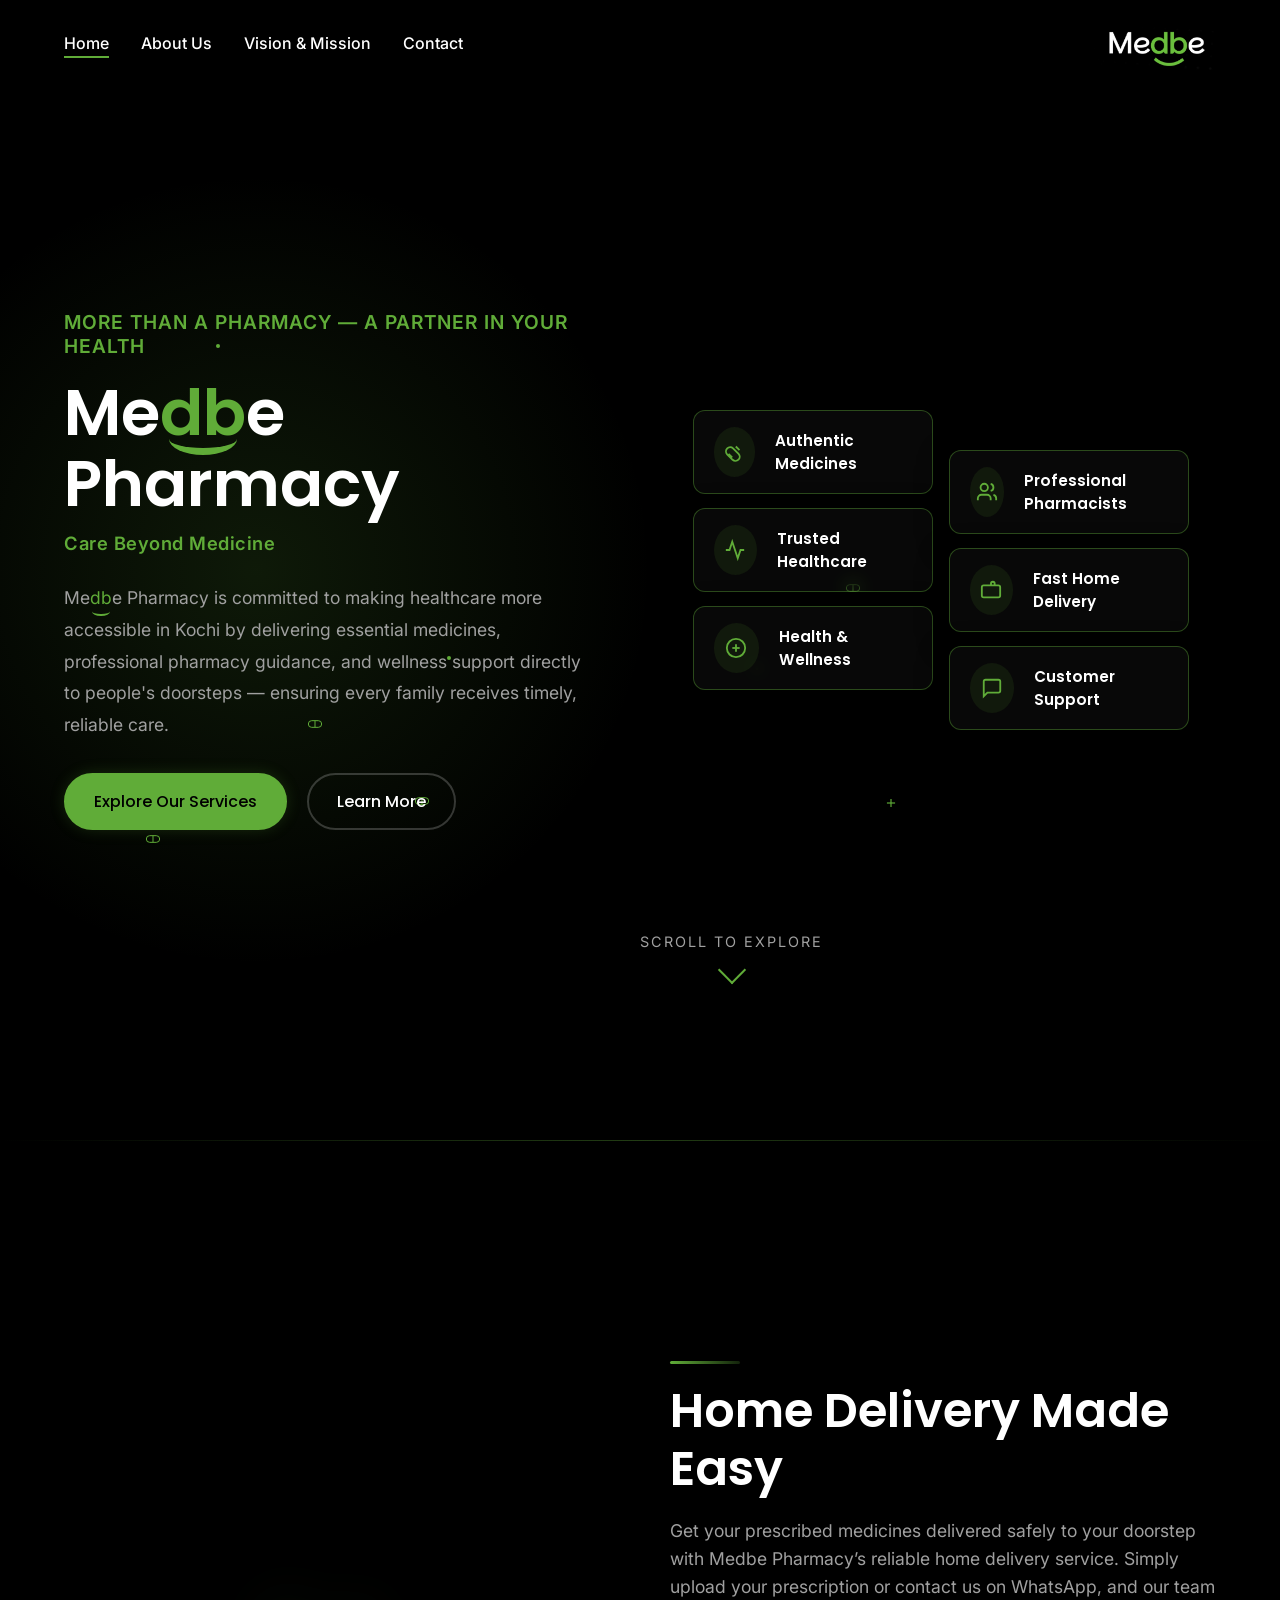
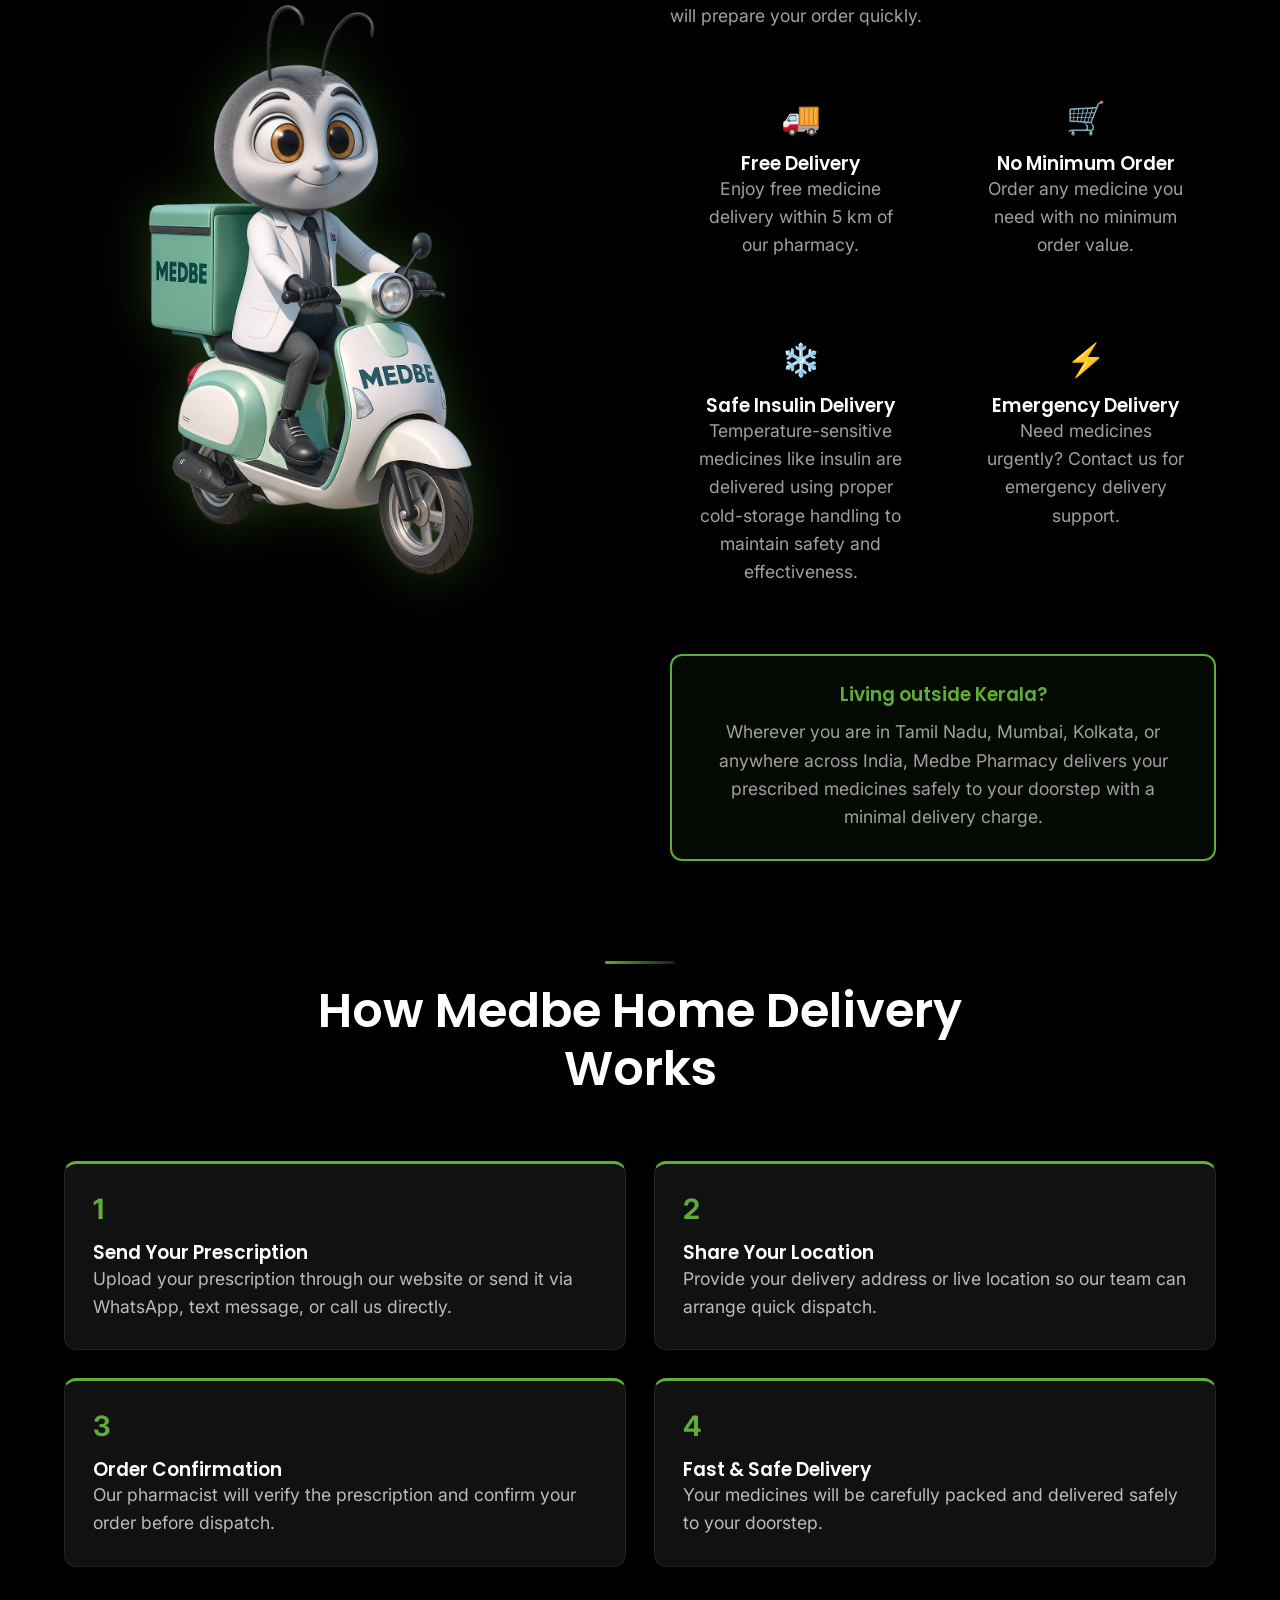
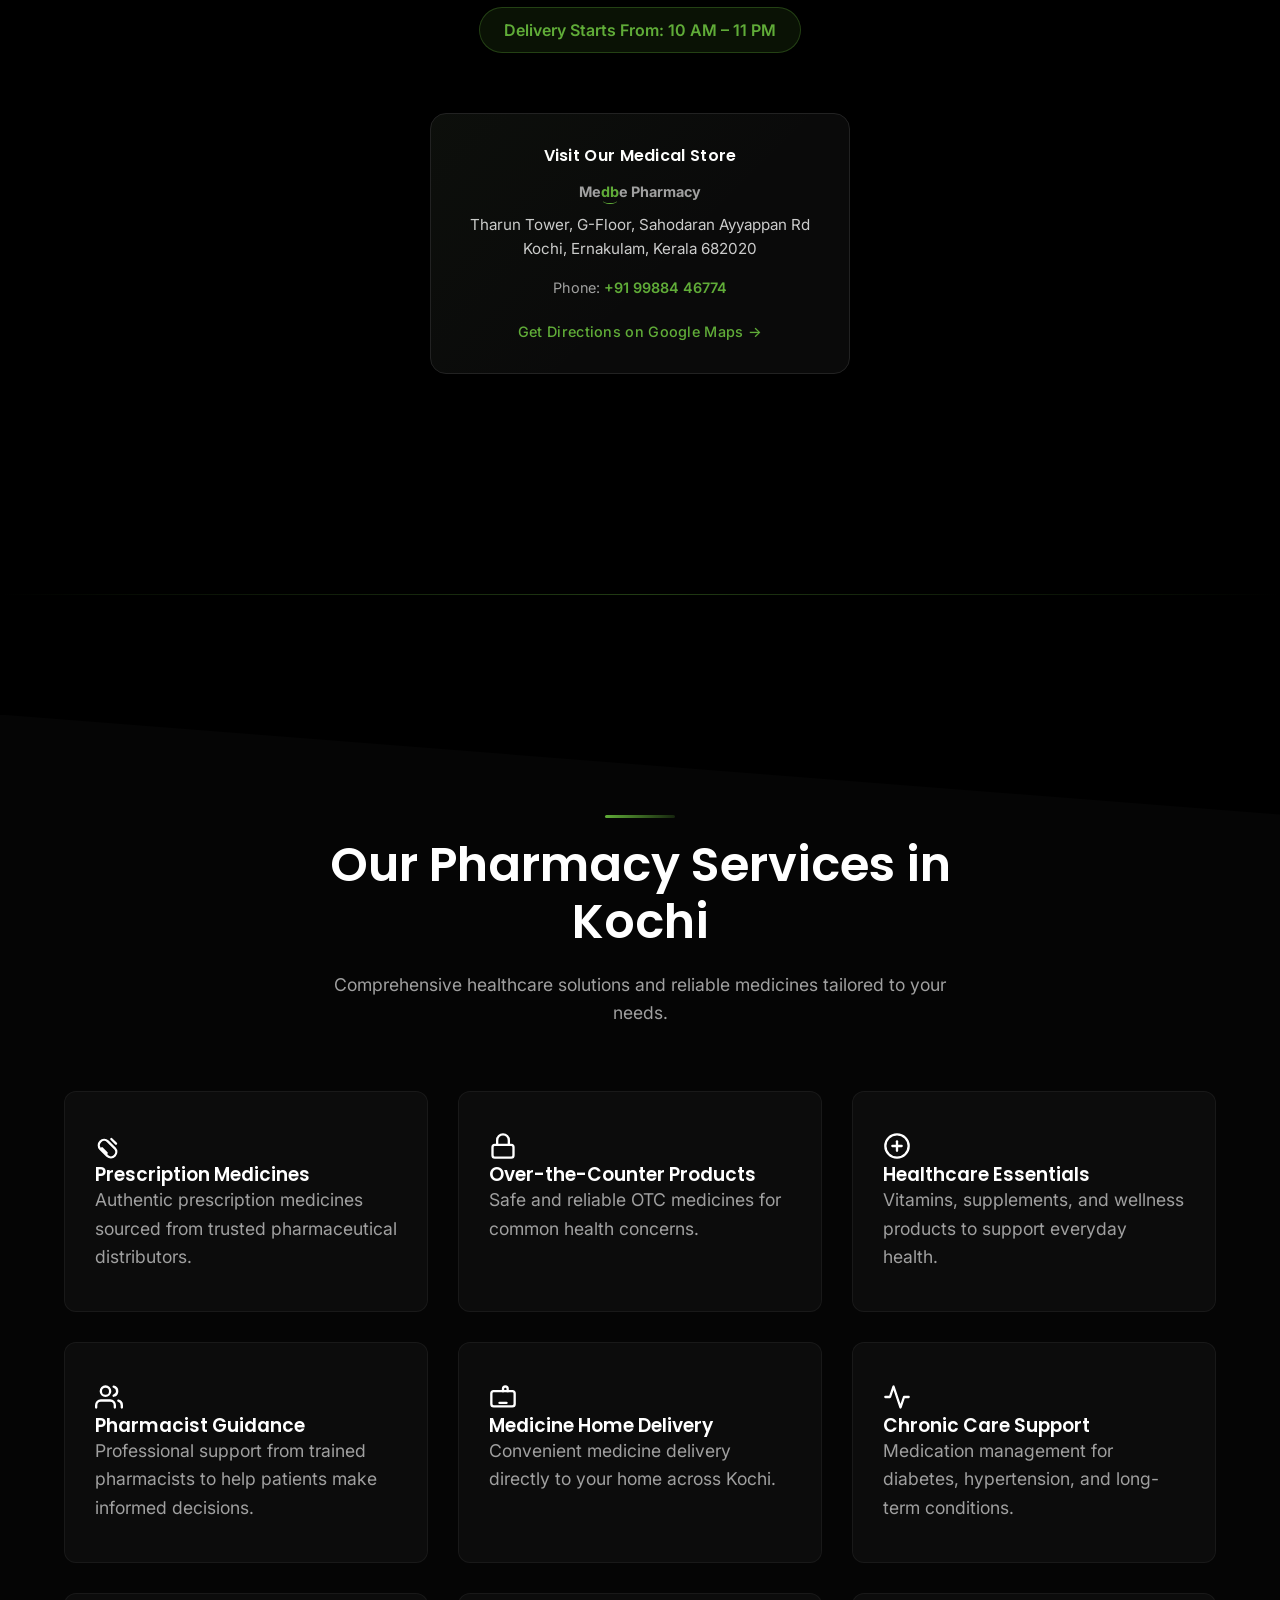
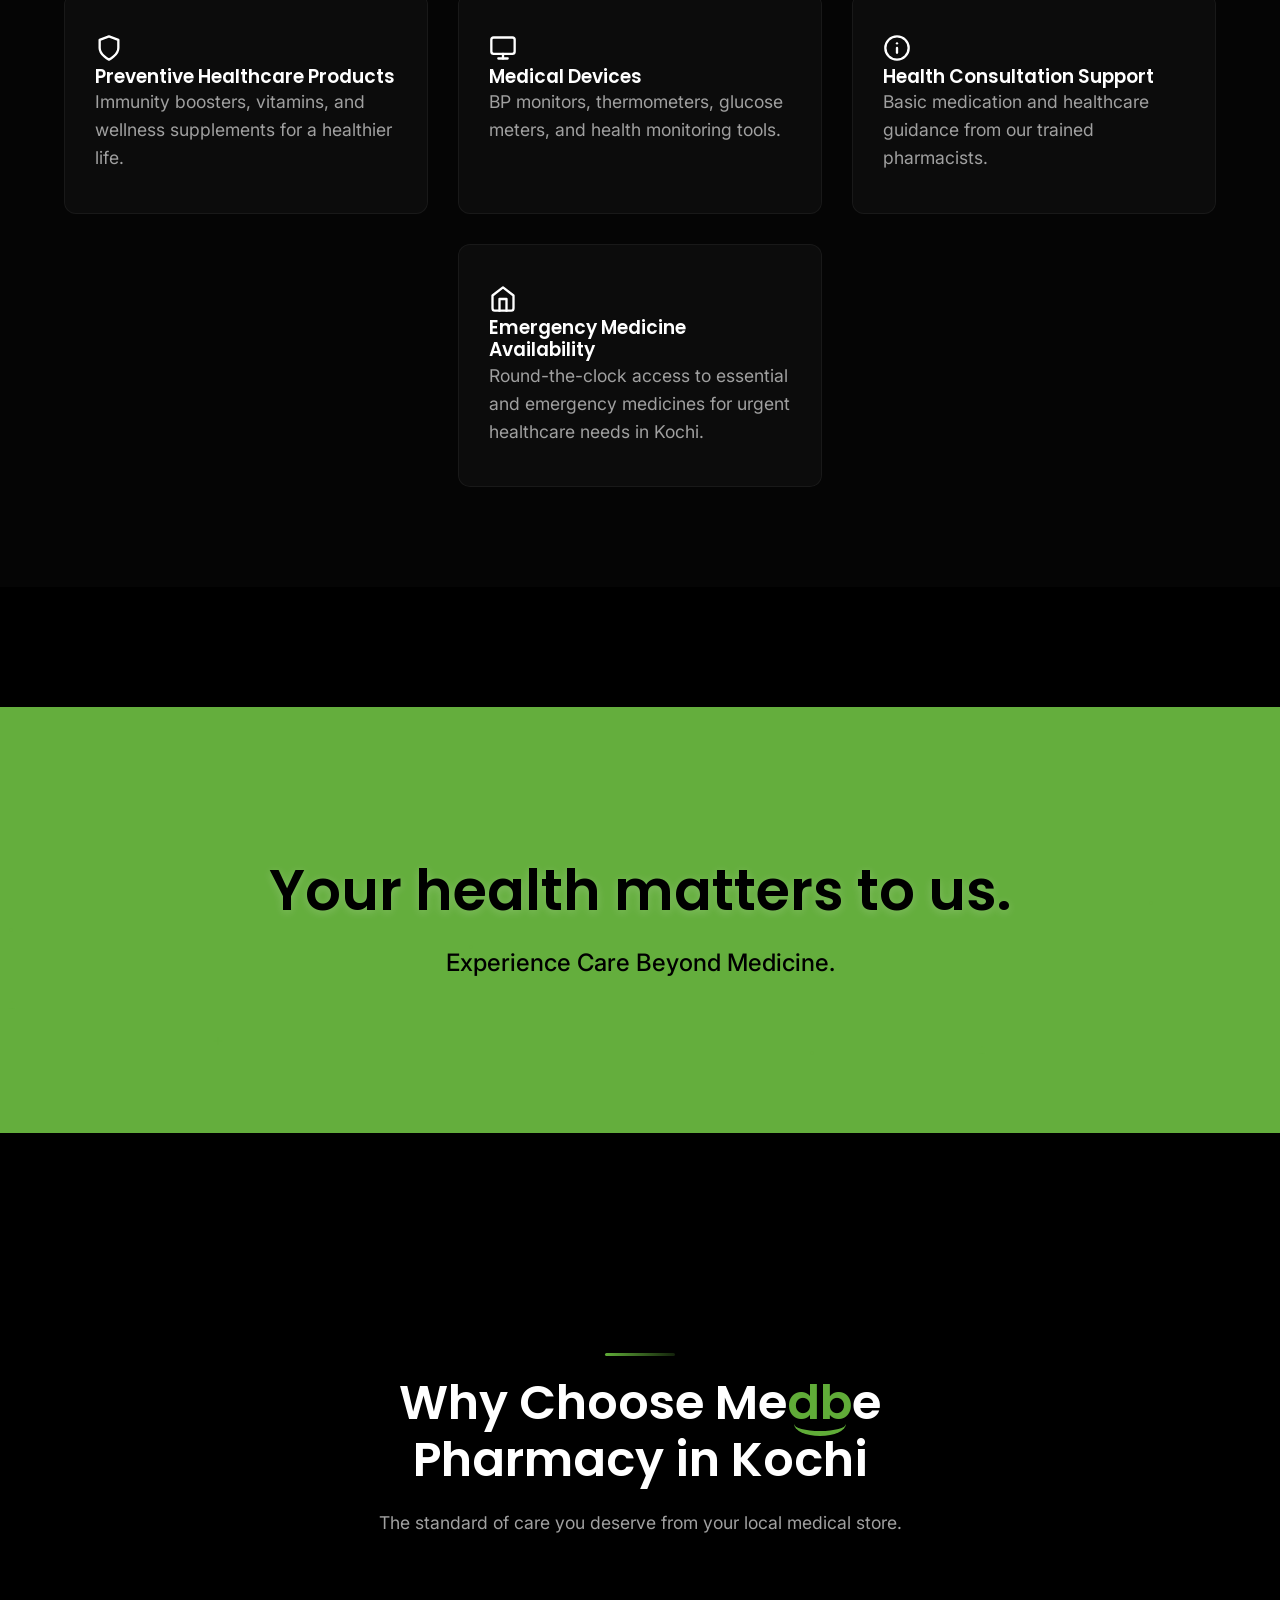
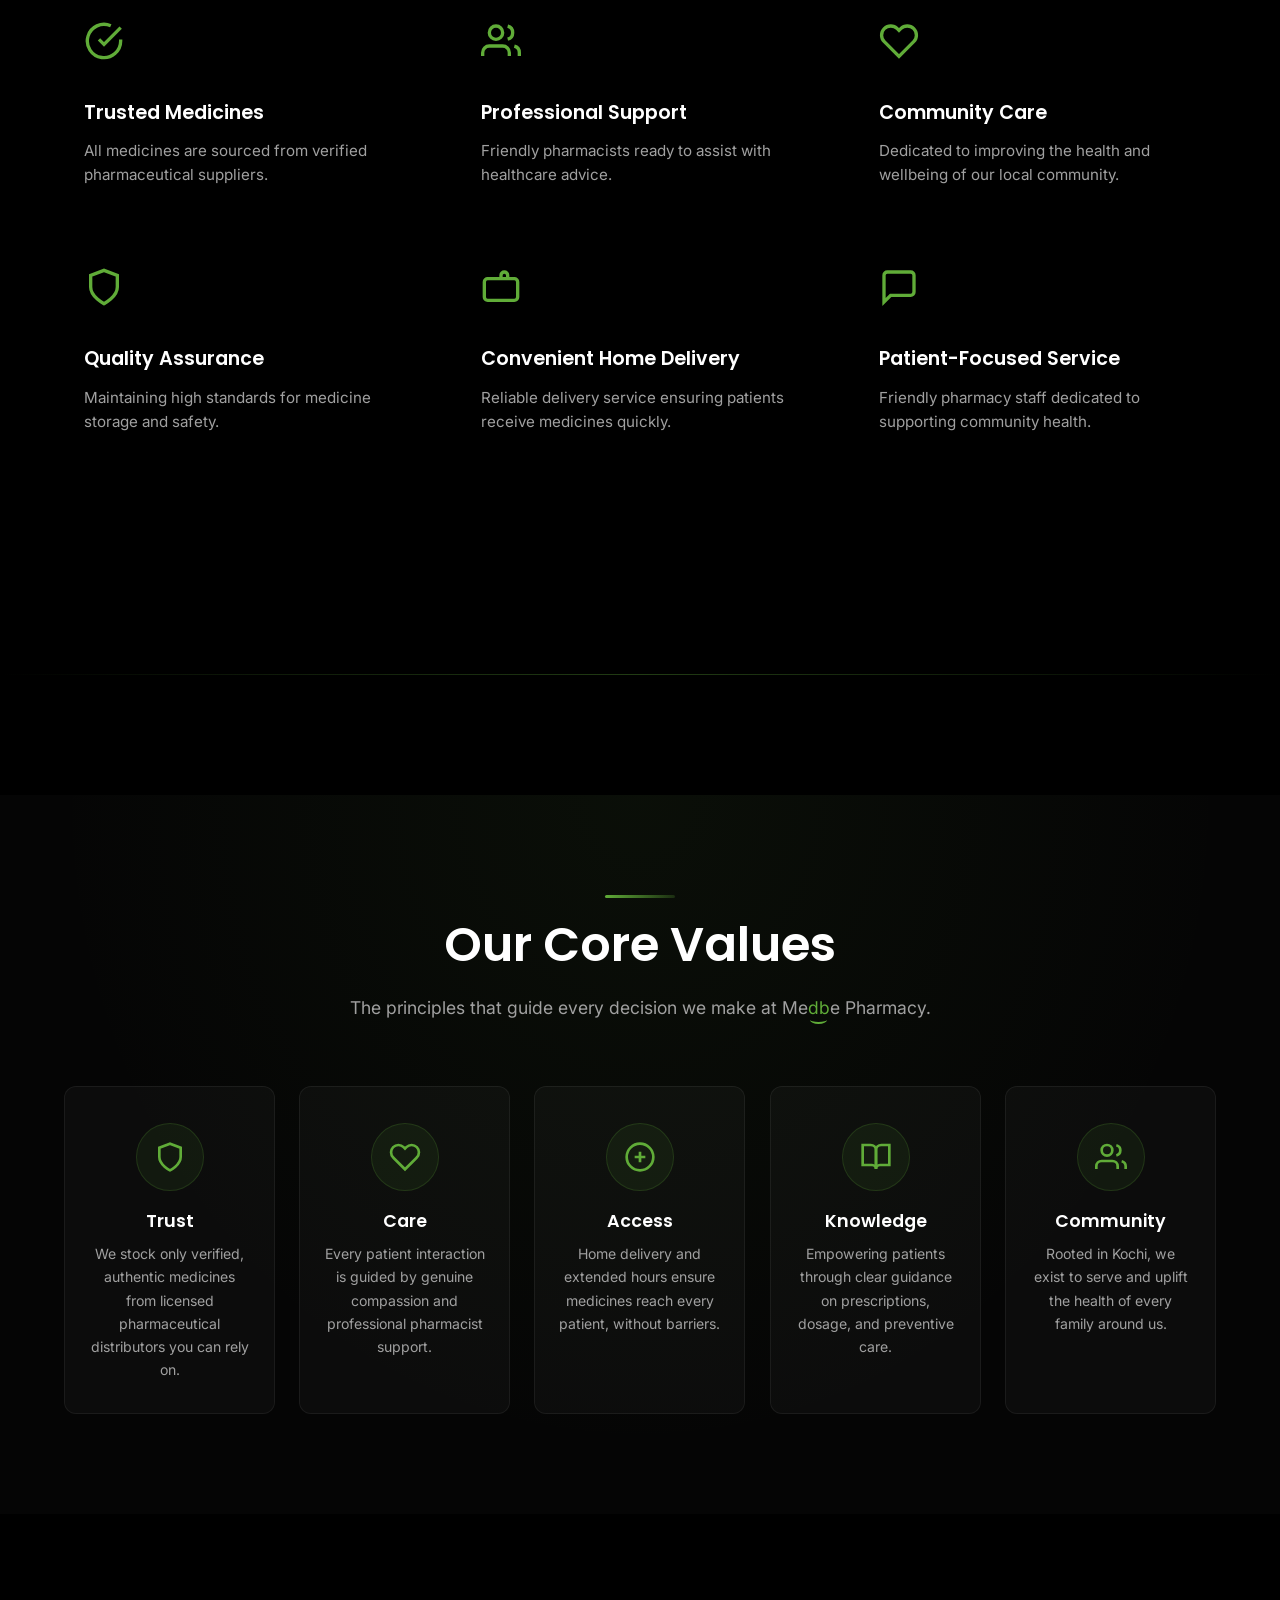
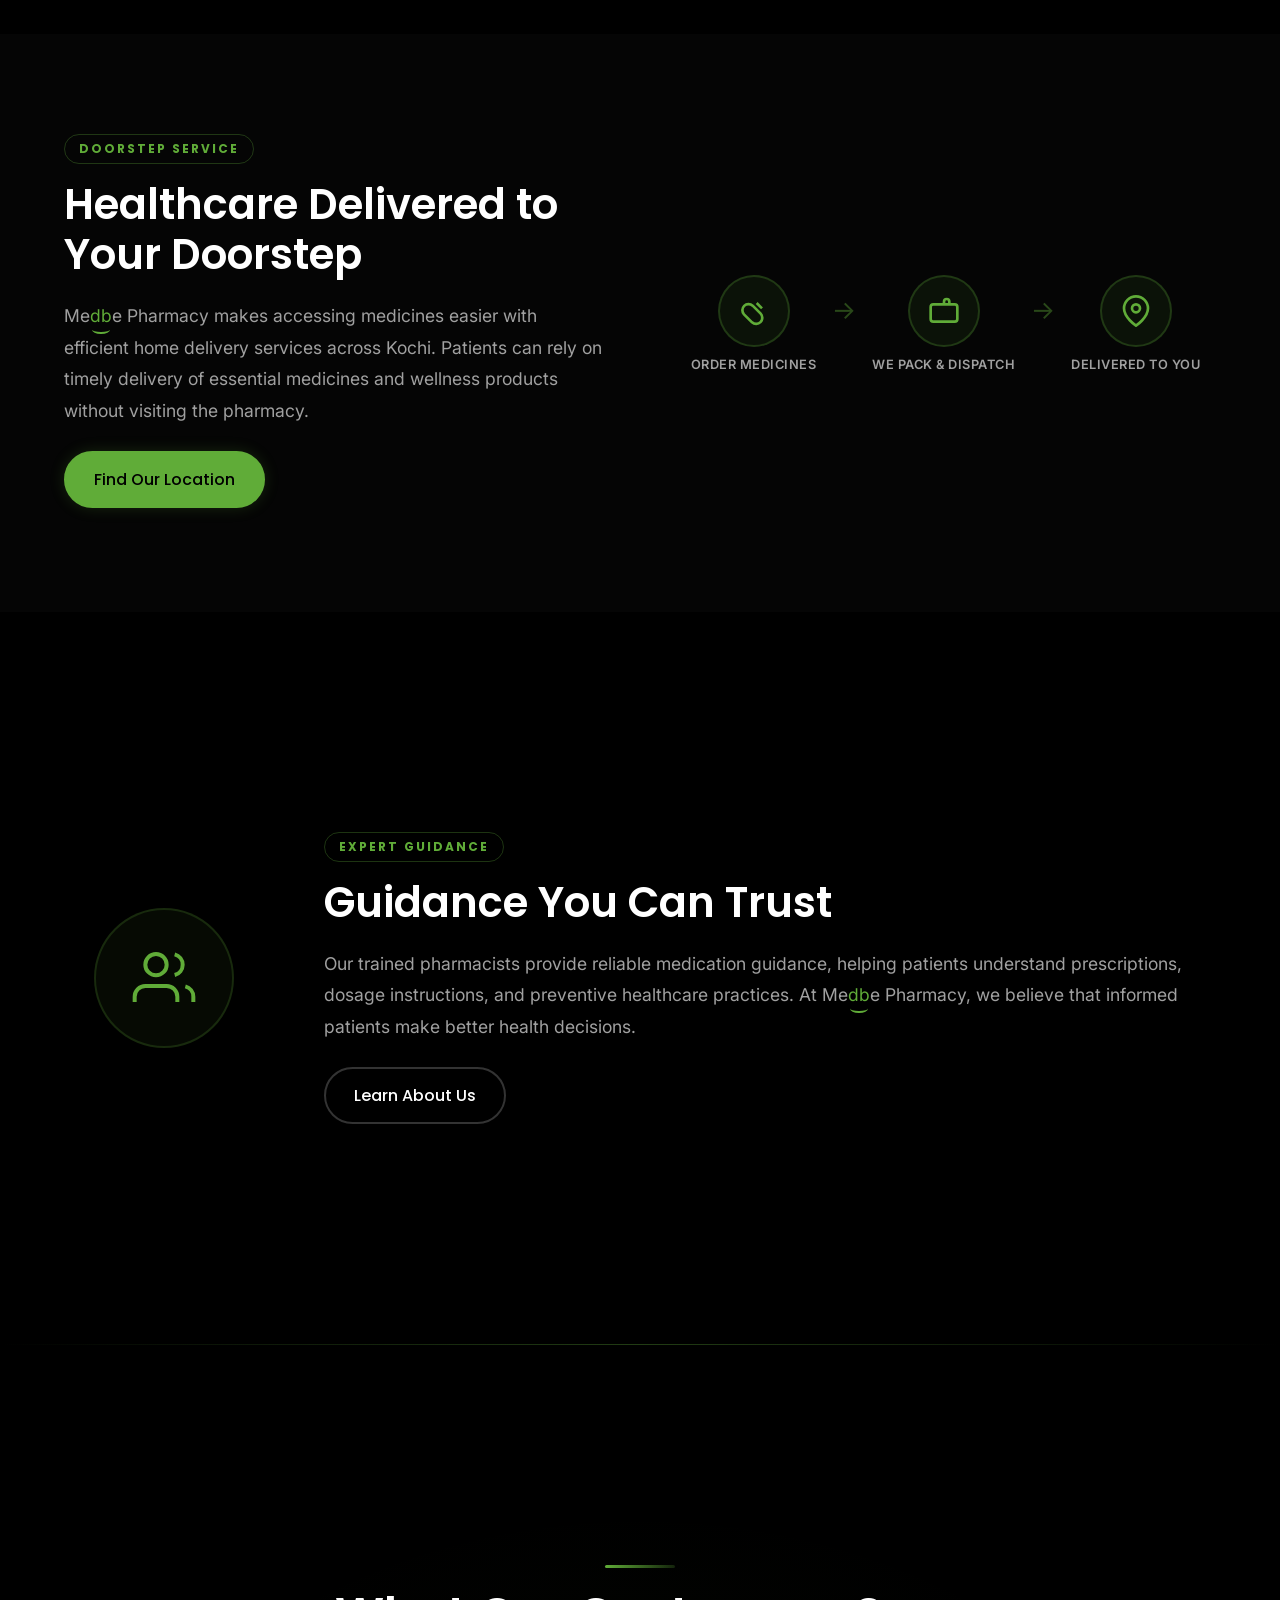
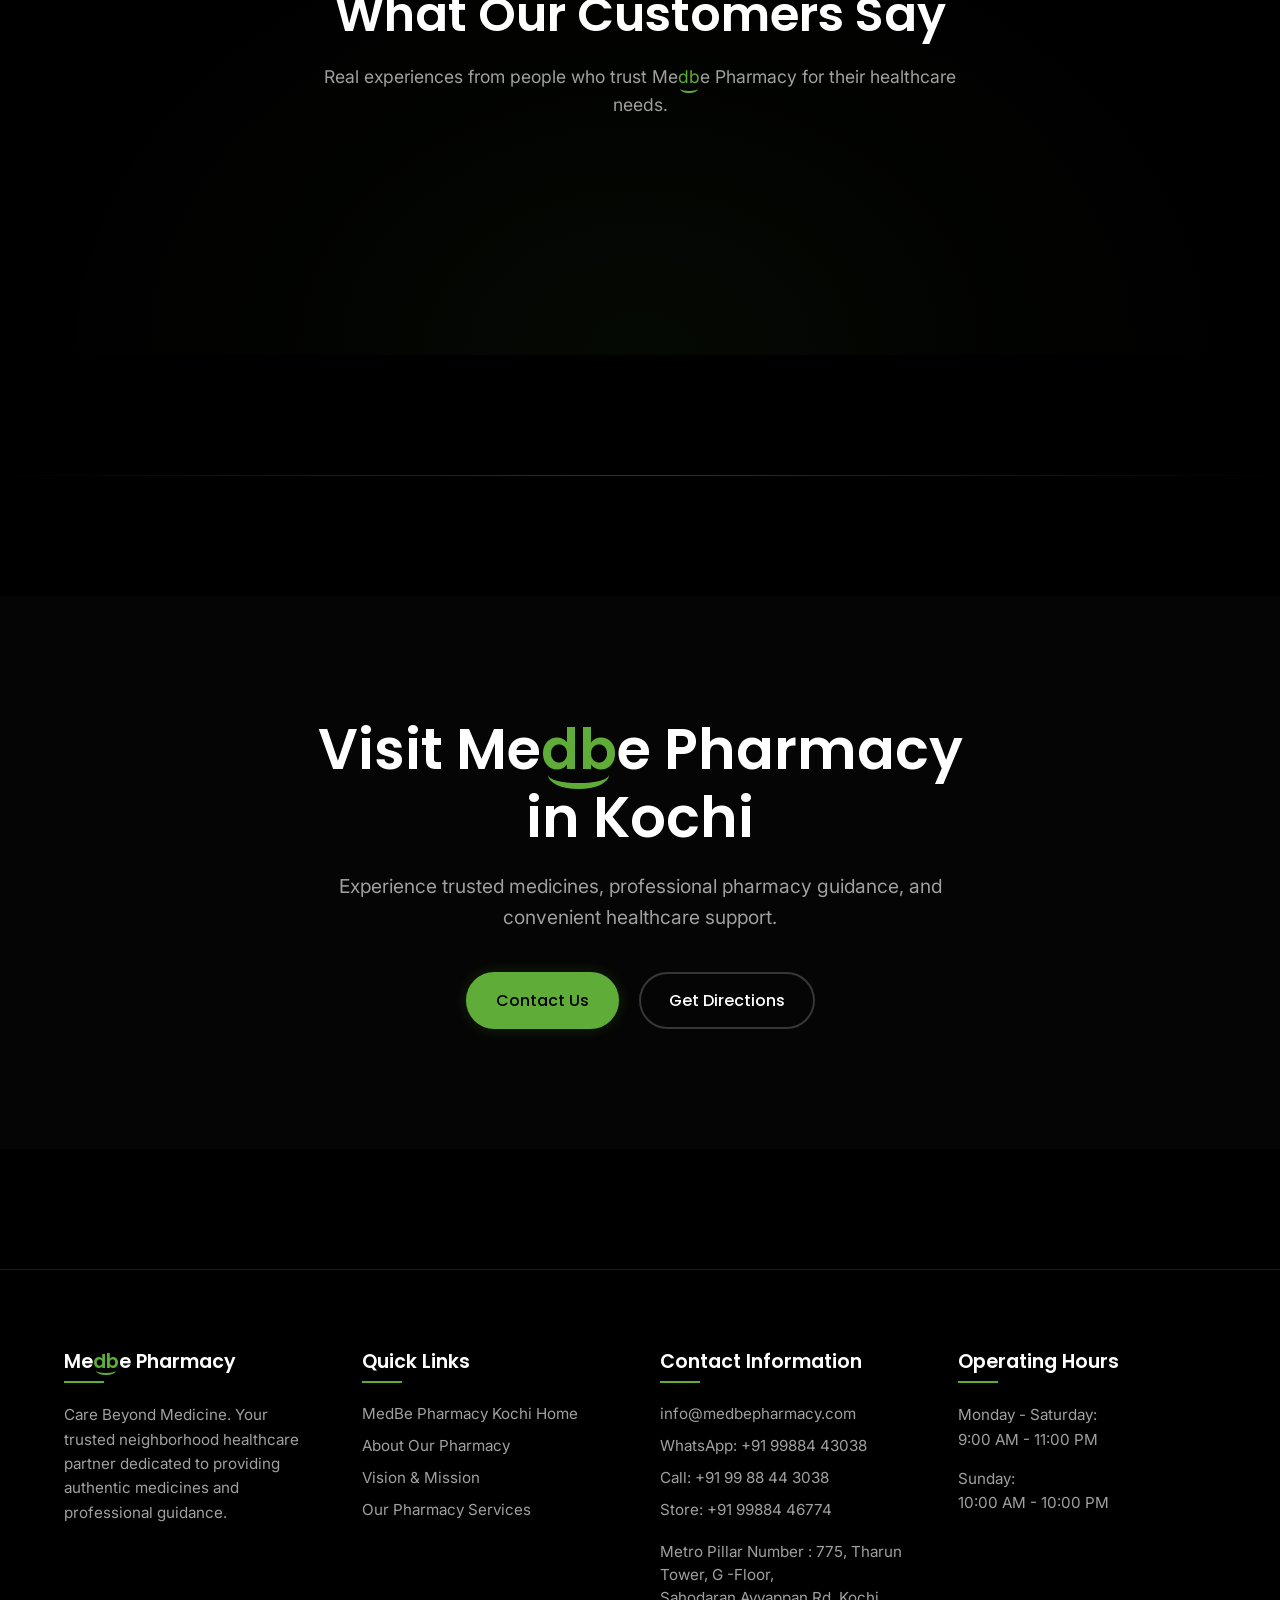
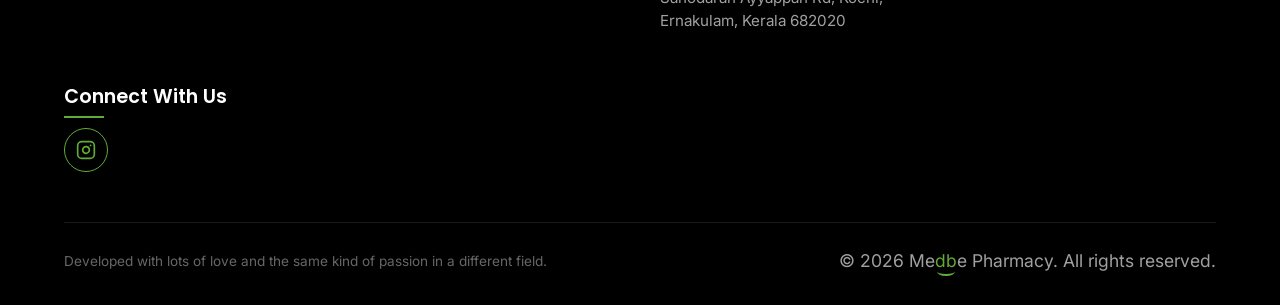
==== commit f8a81c74: "Mascot Added + UI fix + Animations Updated" ====
--- a/index.html
+++ b/index.html
@@ -196,10 +196,16 @@
          ============================================================ -->
     <section class="about-preview" id="about">
         <div class="container">
-            <div class="home-delivery-wrapper">
-                <!-- Left Column: Header & Features -->
+            <div class="home-delivery-grid">
+                <!-- Left Column: Mascot -->
                 <div class="home-delivery-left">
-                    <div class="section-header animate-fade-up" style="margin-bottom: 0; text-align: left;">
+                    <img src="Dr_Dej_New (2).png" alt="MedBe Delivery Mascot" class="delivery-mascot animate-float"
+                        loading="lazy">
+                </div>
+
+                <!-- Right Column: Content -->
+                <div class="home-delivery-right">
+                    <div class="section-header animate-fade-up" style="margin-bottom: 40px; text-align: left;">
                         <span class="section-accent-line" style="margin-left: 0;"></span>
                         <h2>Home Delivery Made Easy</h2>
                         <p>Get your prescribed medicines delivered safely to your doorstep with Medbe Pharmacy’s
@@ -244,94 +250,90 @@
                             <p>Need medicines urgently? Contact us for emergency delivery support.</p>
                         </div>
                     </div>
-                </div>
-
-                <!-- Right Column: Mascot & Coverage Info -->
-                <div class="home-delivery-right">
-                    <img src="Dr_Dej_New (2).png" alt="MedBe Delivery Mascot" class="delivery-mascot animate-float"
-                        loading="lazy">
-
+
+                    <!-- Coverage Information -->
                     <div class="coverage-highlight animate-scale-in"
-                        style="border: 2px solid var(--medbe-green); border-radius: 12px; padding: 28px 32px; text-align: center; margin: 0 auto; max-width: 720px; background: rgba(96, 172, 56, 0.05);">
+                        style="border: 2px solid var(--medbe-green); border-radius: 12px; padding: 28px 32px; text-align: center; margin-top: 40px; background: rgba(96, 172, 56, 0.05);">
                         <h3 style="color: var(--medbe-green); margin-bottom: 12px;">Living outside Kerala?</h3>
                         <p>Wherever you are in Tamil Nadu, Mumbai, Kolkata, or anywhere across India, Medbe Pharmacy
                             delivers
                             your prescribed medicines safely to your doorstep with a minimal delivery charge.</p>
                     </div>
                 </div>
-
-                <!-- How it Works -->
-                <div class="how-it-works-section" style="margin-bottom: 60px;">
-                    <div class="section-header animate-fade-up">
-                        <span class="section-accent-line"></span>
-                        <h2>How Medbe Home Delivery Works</h2>
-                    </div>
-                    <div class="steps-grid" style="margin-top: 30px;">
-                        <div class="step-card animate-fade-up delay-100"
-                            style="background: #111; border-radius: 12px; border-top: 3px solid var(--medbe-green); border-left: 1px solid #222; border-right: 1px solid #222; border-bottom: 1px solid #222; transition: transform 0.3s ease, border-color 0.3s ease;"
-                            onmouseover="this.style.transform='translateY(-5px)'; this.style.borderColor='var(--medbe-green)';"
-                            onmouseout="this.style.transform='none'; this.style.borderColor='#222';">
-                            <div class="step-number" style="margin-bottom: 16px;">1</div>
-                            <h3>Send Your Prescription</h3>
-                            <p style="color: #bbb;">Upload your prescription through our website or send it via
-                                WhatsApp,
-                                text message, or call us directly.</p>
-                        </div>
-                        <div class="step-card animate-fade-up delay-200"
-                            style="background: #111; border-radius: 12px; border-top: 3px solid var(--medbe-green); border-left: 1px solid #222; border-right: 1px solid #222; border-bottom: 1px solid #222; transition: transform 0.3s ease, border-color 0.3s ease;"
-                            onmouseover="this.style.transform='translateY(-5px)'; this.style.borderColor='var(--medbe-green)';"
-                            onmouseout="this.style.transform='none'; this.style.borderColor='#222';">
-                            <div class="step-number" style="margin-bottom: 16px;">2</div>
-                            <h3>Share Your Location</h3>
-                            <p style="color: #bbb;">Provide your delivery address or live location so our team can
-                                arrange
-                                quick dispatch.</p>
-                        </div>
-                        <div class="step-card animate-fade-up delay-300"
-                            style="background: #111; border-radius: 12px; border-top: 3px solid var(--medbe-green); border-left: 1px solid #222; border-right: 1px solid #222; border-bottom: 1px solid #222; transition: transform 0.3s ease, border-color 0.3s ease;"
-                            onmouseover="this.style.transform='translateY(-5px)'; this.style.borderColor='var(--medbe-green)';"
-                            onmouseout="this.style.transform='none'; this.style.borderColor='#222';">
-                            <div class="step-number" style="margin-bottom: 16px;">3</div>
-                            <h3>Order Confirmation</h3>
-                            <p style="color: #bbb;">Our pharmacist will verify the prescription and confirm your order
-                                before dispatch.</p>
-                        </div>
-                        <div class="step-card animate-fade-up delay-400"
-                            style="background: #111; border-radius: 12px; border-top: 3px solid var(--medbe-green); border-left: 1px solid #222; border-right: 1px solid #222; border-bottom: 1px solid #222; transition: transform 0.3s ease, border-color 0.3s ease;"
-                            onmouseover="this.style.transform='translateY(-5px)'; this.style.borderColor='var(--medbe-green)';"
-                            onmouseout="this.style.transform='none'; this.style.borderColor='#222';">
-                            <div class="step-number" style="margin-bottom: 16px;">4</div>
-                            <h3>Fast & Safe Delivery</h3>
-                            <p style="color: #bbb;">Your medicines will be carefully packed and delivered safely to your
-                                doorstep.</p>
-                        </div>
-                    </div>
-
-                    <div class="delivery-badge animate-fade-up delay-500">
-                        <span
-                            style="display: inline-block; padding: 12px 24px; background: rgba(96, 172, 56, 0.1); color: var(--medbe-green); border-radius: 30px; font-weight: 600; font-size: 16px; border: 1px solid rgba(96, 172, 56, 0.3);">
-                            Delivery Starts From: 10 AM – 11 PM
-                        </span>
-                    </div>
-                </div>
-
-                <!-- Preserved Visit Store Card -->
-                <div class="visit-store-card nap-info animate-fade-up delay-100"
-                    style="max-width: 420px; margin: 60px auto 0; background: #0a0a0a; padding: 32px; border-radius: 16px; border: 1px solid #222; text-align: center;">
-                    <h3 style="color: #fff; margin-bottom: 15px;">Visit Our Medical Store</h3>
-                    <p style="margin-bottom: 10px;"><strong>Me<span class="brand-db">db</span>e Pharmacy</strong></p>
-                    <p style="color: #ccc; margin-bottom: 15px; font-size: 0.95rem;">Tharun Tower, G-Floor, Sahodaran
-                        Ayyappan Rd<br>Kochi, Ernakulam, Kerala 682020</p>
-                    <p style="margin-bottom: 15px;">Phone: <a href="tel:+919988446774"
-                            style="color: var(--medbe-green); font-weight: 600; text-decoration: none;">+91 99884
-                            46774</a>
-                    </p>
-                    <a href="https://maps.app.goo.gl/WDmPuEJdT8tqZ5Nn8" target="_blank" rel="noopener noreferrer"
-                        class="nap-map-link"
-                        style="display: inline-block; color: var(--medbe-green); text-decoration: none; font-weight: 500;">Get
-                        Directions on Google Maps &#8594;</a>
-                </div>
-            </div>
+            </div>
+
+            <!-- How it Works -->
+            <div class="how-it-works-section" style="margin-bottom: 60px; margin-top: 100px;">
+                <div class="section-header animate-fade-up">
+                    <span class="section-accent-line"></span>
+                    <h2>How Medbe Home Delivery Works</h2>
+                </div>
+                <div class="steps-grid" style="margin-top: 30px;">
+                    <div class="step-card animate-fade-up delay-100"
+                        style="background: #111; border-radius: 12px; border-top: 3px solid var(--medbe-green); border-left: 1px solid #222; border-right: 1px solid #222; border-bottom: 1px solid #222; transition: transform 0.3s ease, border-color 0.3s ease;"
+                        onmouseover="this.style.transform='translateY(-5px)'; this.style.borderColor='var(--medbe-green)';"
+                        onmouseout="this.style.transform='none'; this.style.borderColor='#222';">
+                        <div class="step-number" style="margin-bottom: 16px;">1</div>
+                        <h3>Send Your Prescription</h3>
+                        <p style="color: #bbb;">Upload your prescription through our website or send it via
+                            WhatsApp,
+                            text message, or call us directly.</p>
+                    </div>
+                    <div class="step-card animate-fade-up delay-200"
+                        style="background: #111; border-radius: 12px; border-top: 3px solid var(--medbe-green); border-left: 1px solid #222; border-right: 1px solid #222; border-bottom: 1px solid #222; transition: transform 0.3s ease, border-color 0.3s ease;"
+                        onmouseover="this.style.transform='translateY(-5px)'; this.style.borderColor='var(--medbe-green)';"
+                        onmouseout="this.style.transform='none'; this.style.borderColor='#222';">
+                        <div class="step-number" style="margin-bottom: 16px;">2</div>
+                        <h3>Share Your Location</h3>
+                        <p style="color: #bbb;">Provide your delivery address or live location so our team can
+                            arrange
+                            quick dispatch.</p>
+                    </div>
+                    <div class="step-card animate-fade-up delay-300"
+                        style="background: #111; border-radius: 12px; border-top: 3px solid var(--medbe-green); border-left: 1px solid #222; border-right: 1px solid #222; border-bottom: 1px solid #222; transition: transform 0.3s ease, border-color 0.3s ease;"
+                        onmouseover="this.style.transform='translateY(-5px)'; this.style.borderColor='var(--medbe-green)';"
+                        onmouseout="this.style.transform='none'; this.style.borderColor='#222';">
+                        <div class="step-number" style="margin-bottom: 16px;">3</div>
+                        <h3>Order Confirmation</h3>
+                        <p style="color: #bbb;">Our pharmacist will verify the prescription and confirm your order
+                            before dispatch.</p>
+                    </div>
+                    <div class="step-card animate-fade-up delay-400"
+                        style="background: #111; border-radius: 12px; border-top: 3px solid var(--medbe-green); border-left: 1px solid #222; border-right: 1px solid #222; border-bottom: 1px solid #222; transition: transform 0.3s ease, border-color 0.3s ease;"
+                        onmouseover="this.style.transform='translateY(-5px)'; this.style.borderColor='var(--medbe-green)';"
+                        onmouseout="this.style.transform='none'; this.style.borderColor='#222';">
+                        <div class="step-number" style="margin-bottom: 16px;">4</div>
+                        <h3>Fast & Safe Delivery</h3>
+                        <p style="color: #bbb;">Your medicines will be carefully packed and delivered safely to your
+                            doorstep.</p>
+                    </div>
+                </div>
+
+                <div class="delivery-badge animate-fade-up delay-500">
+                    <span
+                        style="display: inline-block; padding: 12px 24px; background: rgba(96, 172, 56, 0.1); color: var(--medbe-green); border-radius: 30px; font-weight: 600; font-size: 16px; border: 1px solid rgba(96, 172, 56, 0.3);">
+                        Delivery Starts From: 10 AM – 11 PM
+                    </span>
+                </div>
+            </div>
+
+            <!-- Preserved Visit Store Card -->
+            <div class="visit-store-card nap-info animate-fade-up delay-100"
+                style="max-width: 420px; margin: 60px auto 0; background: #0a0a0a; padding: 32px; border-radius: 16px; border: 1px solid #222; text-align: center;">
+                <h3 style="color: #fff; margin-bottom: 15px;">Visit Our Medical Store</h3>
+                <p style="margin-bottom: 10px;"><strong>Me<span class="brand-db">db</span>e Pharmacy</strong></p>
+                <p style="color: #ccc; margin-bottom: 15px; font-size: 0.95rem;">Tharun Tower, G-Floor, Sahodaran
+                    Ayyappan Rd<br>Kochi, Ernakulam, Kerala 682020</p>
+                <p style="margin-bottom: 15px;">Phone: <a href="tel:+919988446774"
+                        style="color: var(--medbe-green); font-weight: 600; text-decoration: none;">+91 99884
+                        46774</a>
+                </p>
+                <a href="https://maps.app.goo.gl/WDmPuEJdT8tqZ5Nn8" target="_blank" rel="noopener noreferrer"
+                    class="nap-map-link"
+                    style="display: inline-block; color: var(--medbe-green); text-decoration: none; font-weight: 500;">Get
+                    Directions on Google Maps &#8594;</a>
+            </div>
+        </div>
     </section>
 
     <!-- Section Divider -->
--- a/assets/css/style.css
+++ b/assets/css/style.css
@@ -709,7 +709,7 @@
     gap: 30px;
 }
 
-.home-delivery-wrapper {
+.home-delivery-grid {
     display: grid;
     grid-template-columns: 1fr 1fr;
     gap: 60px;
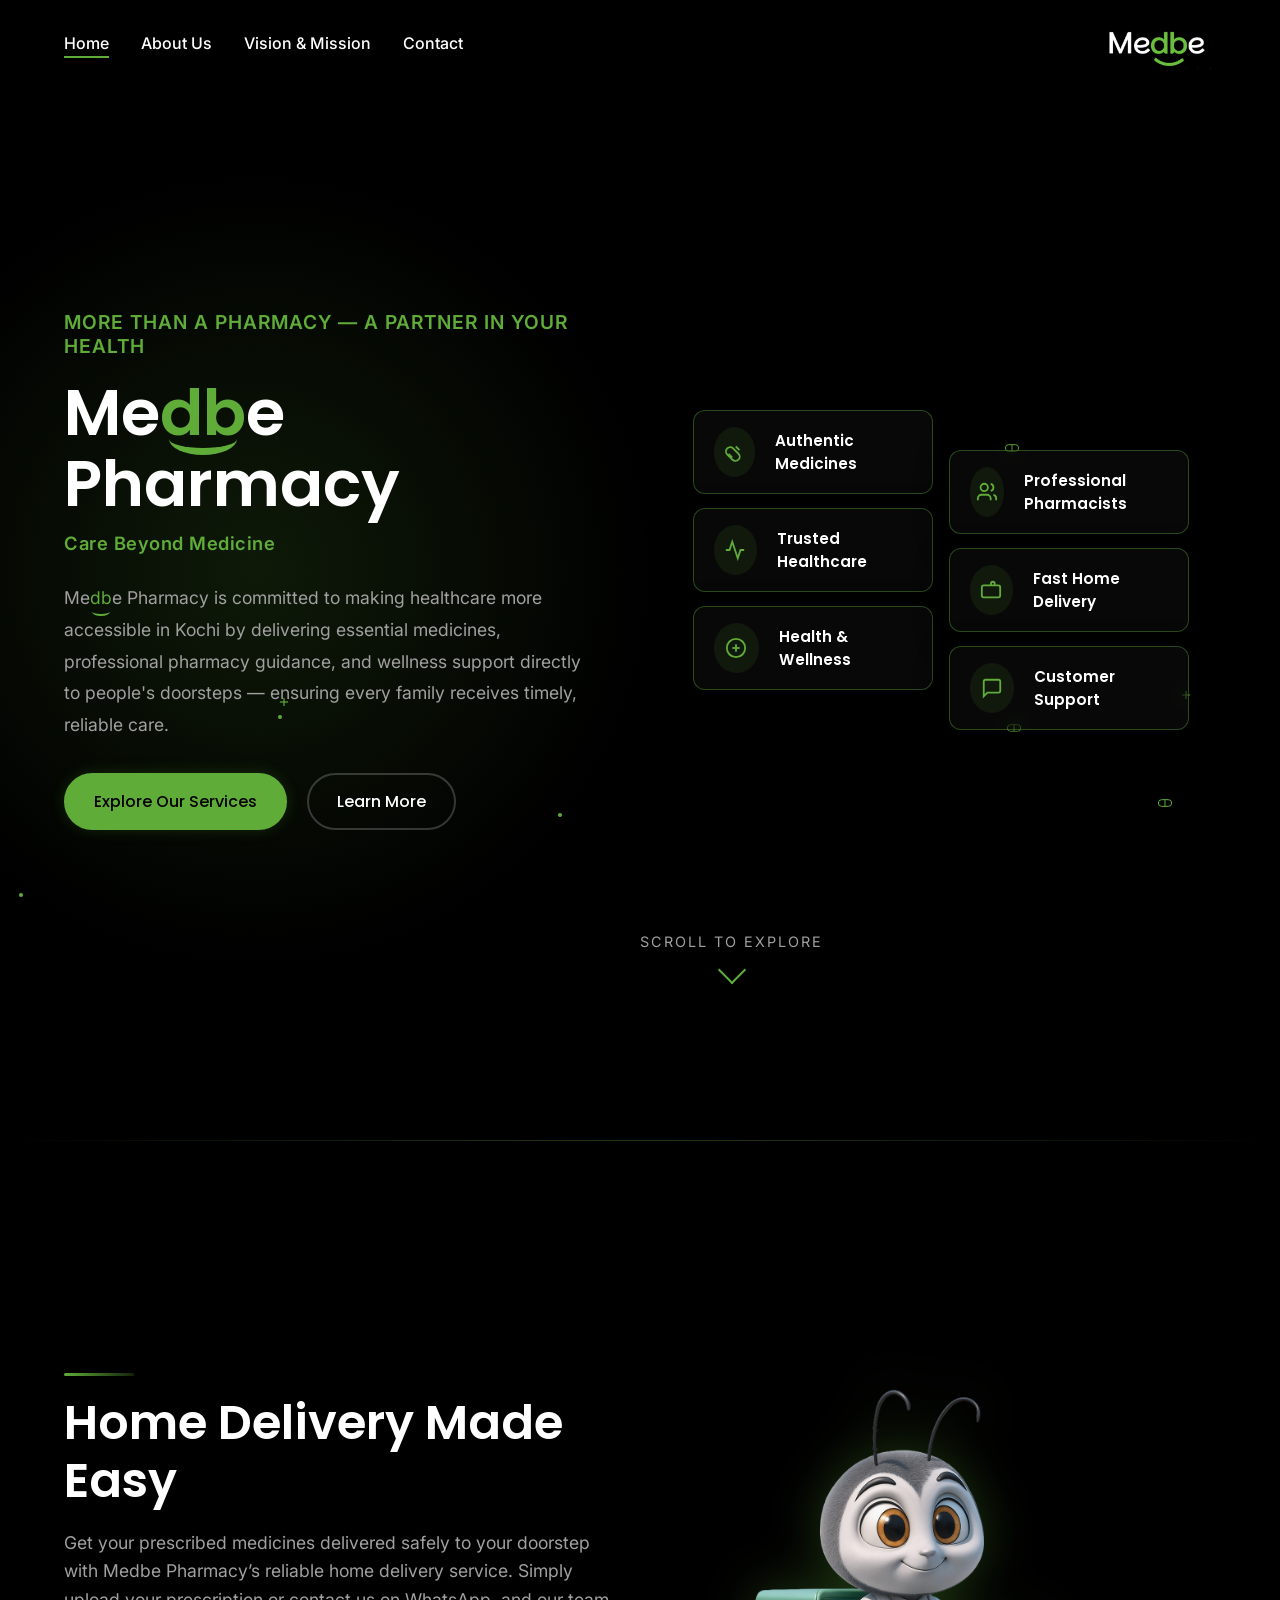
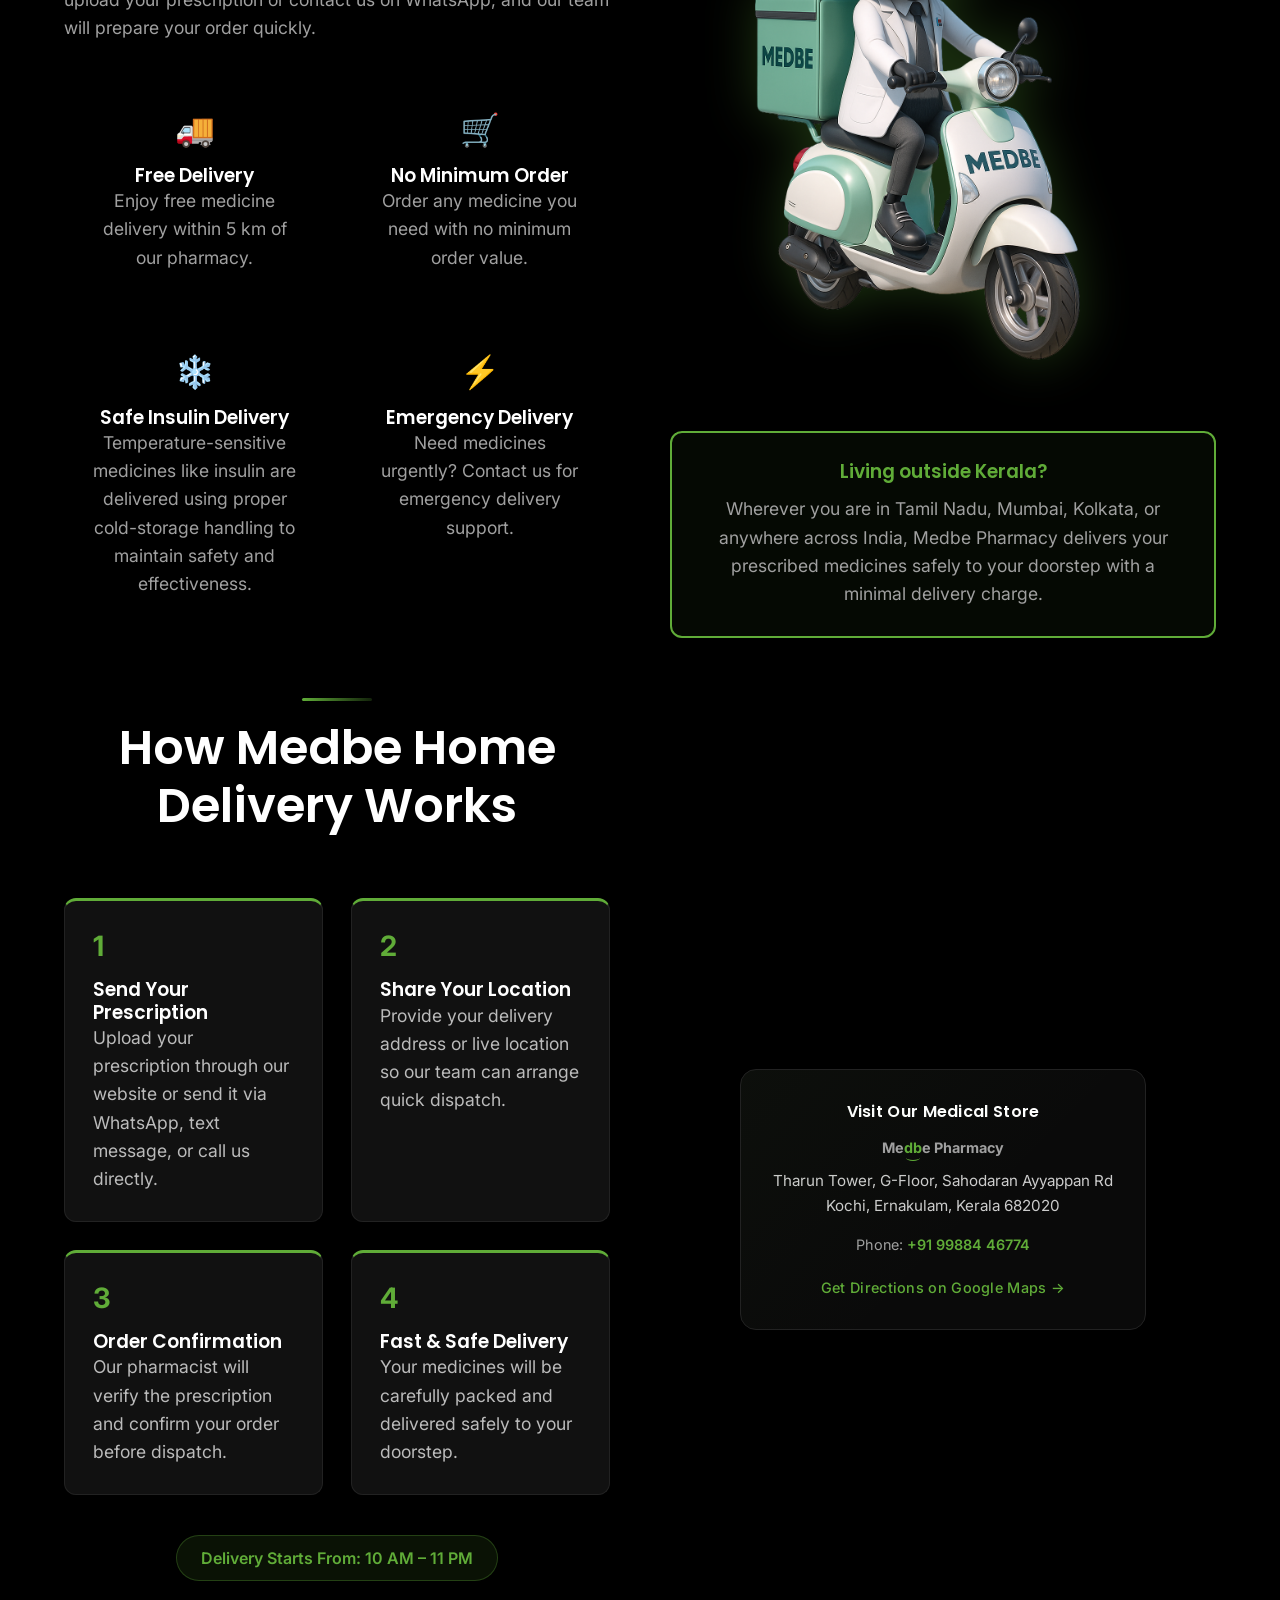
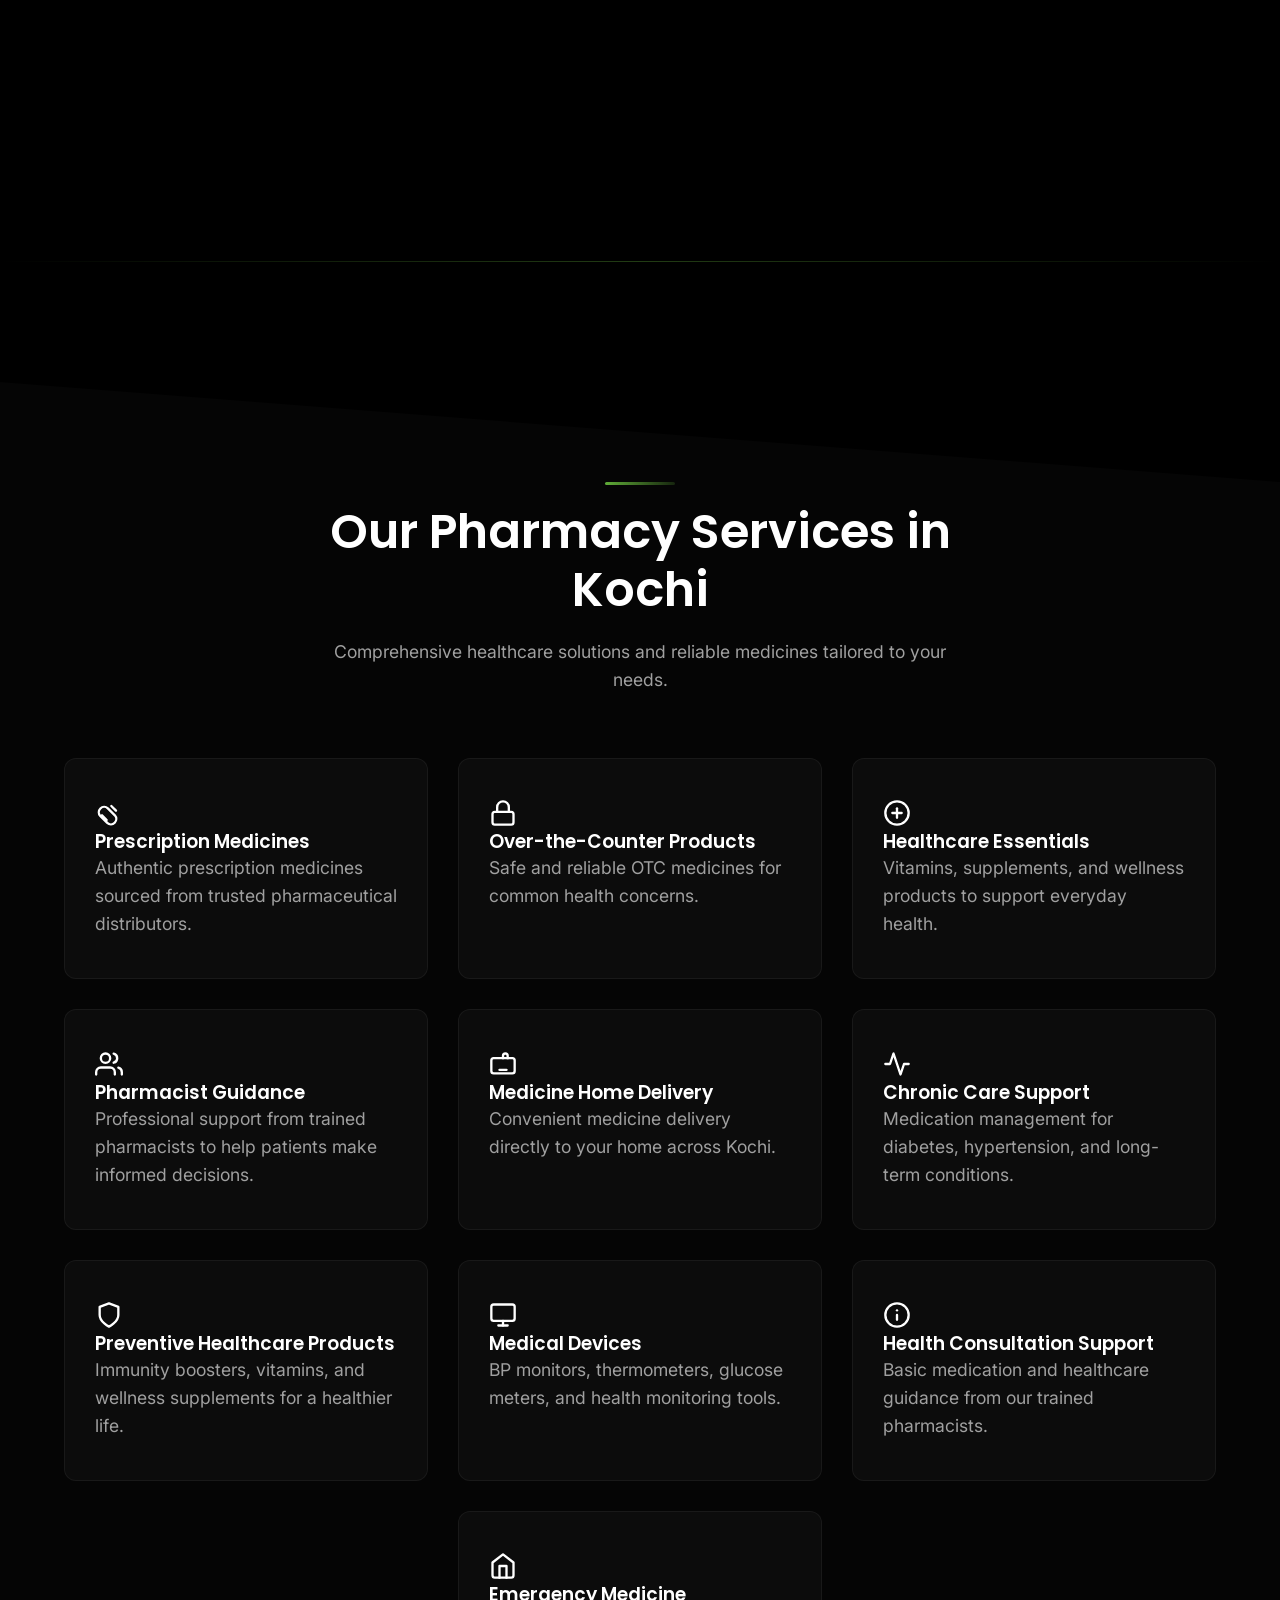
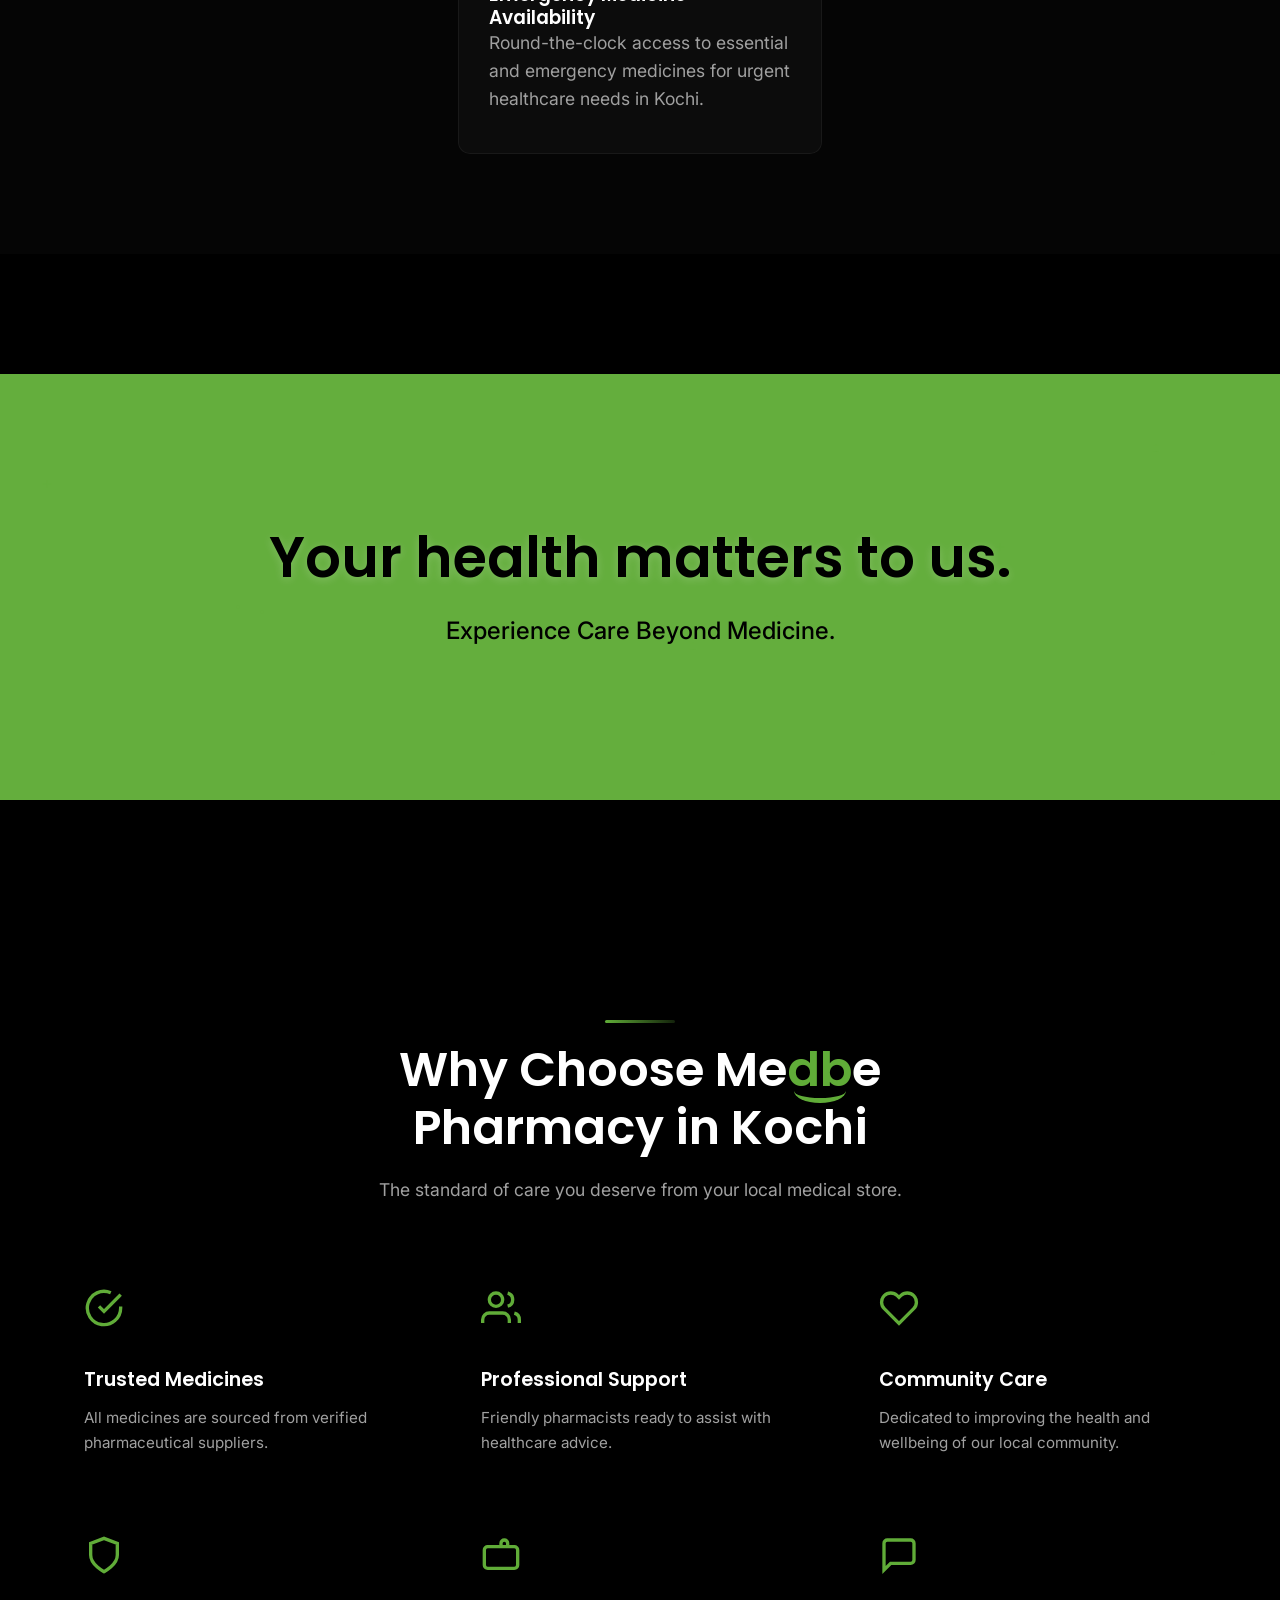
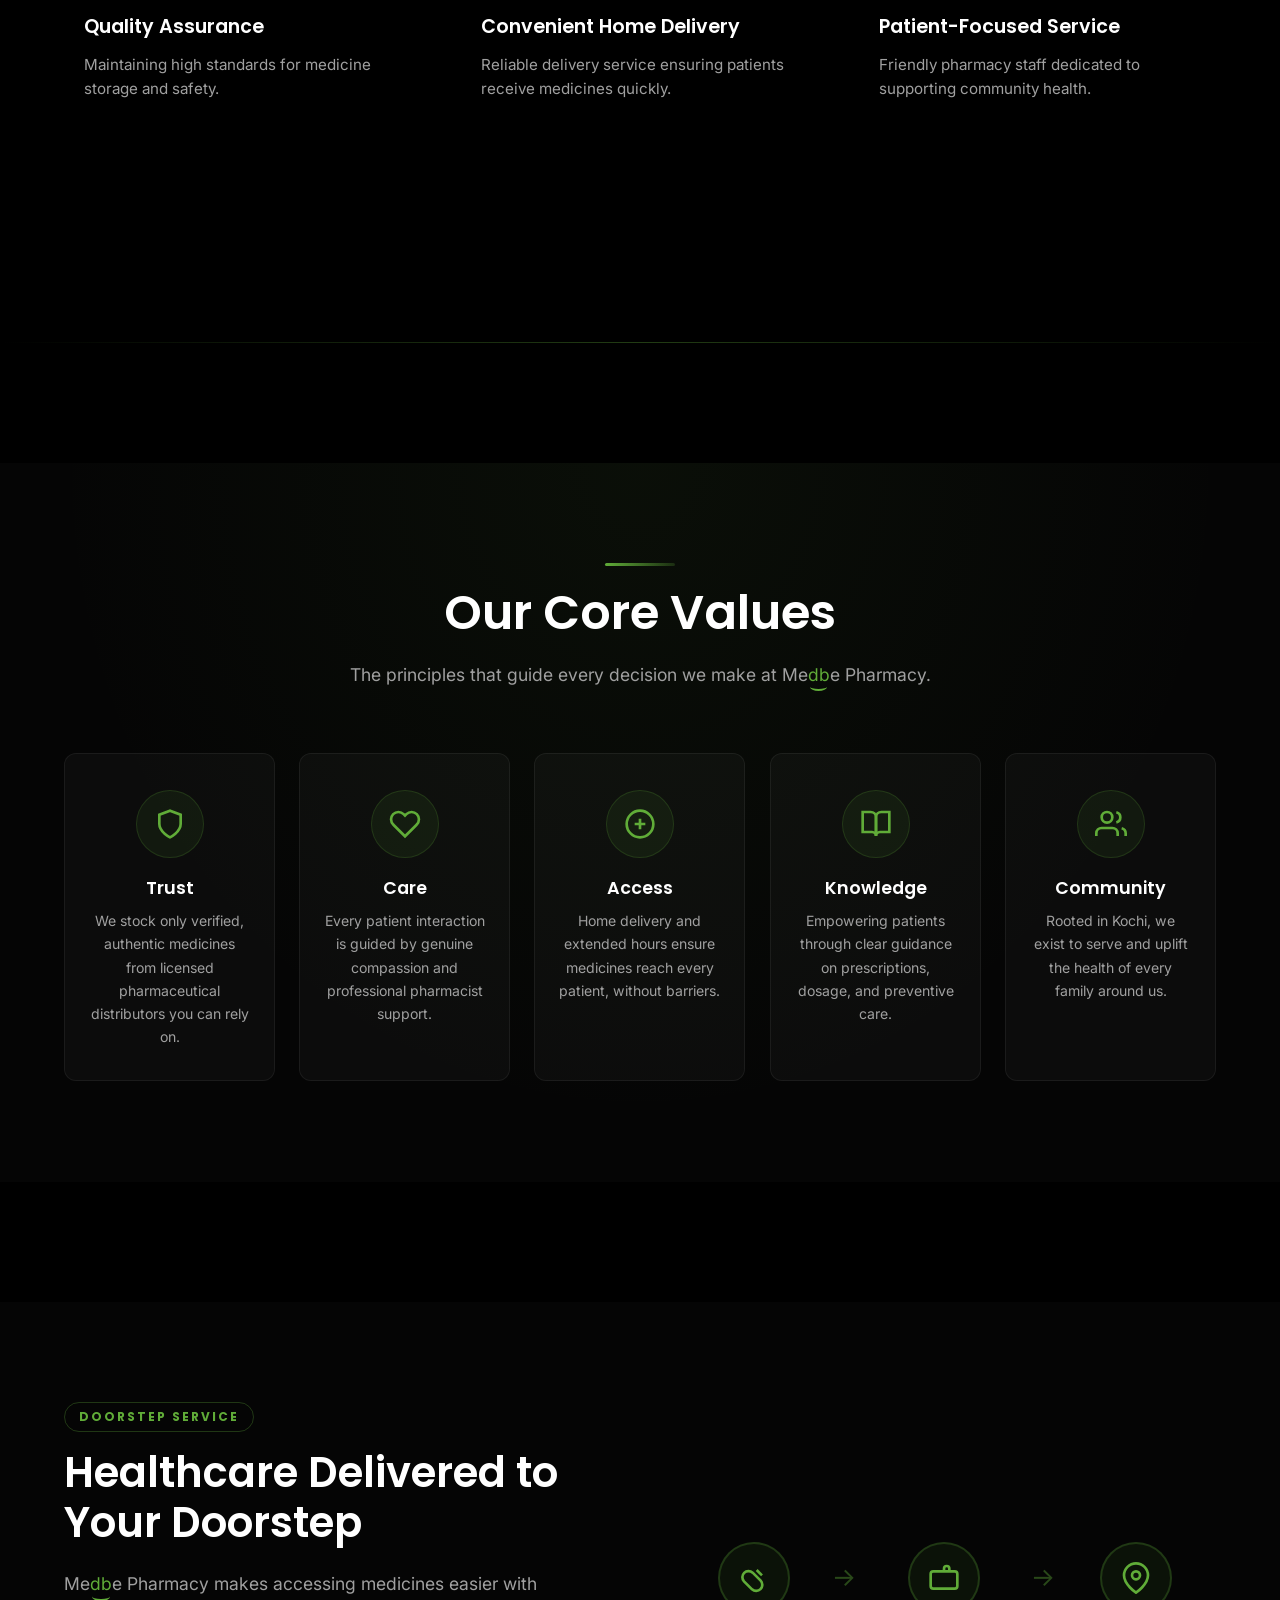
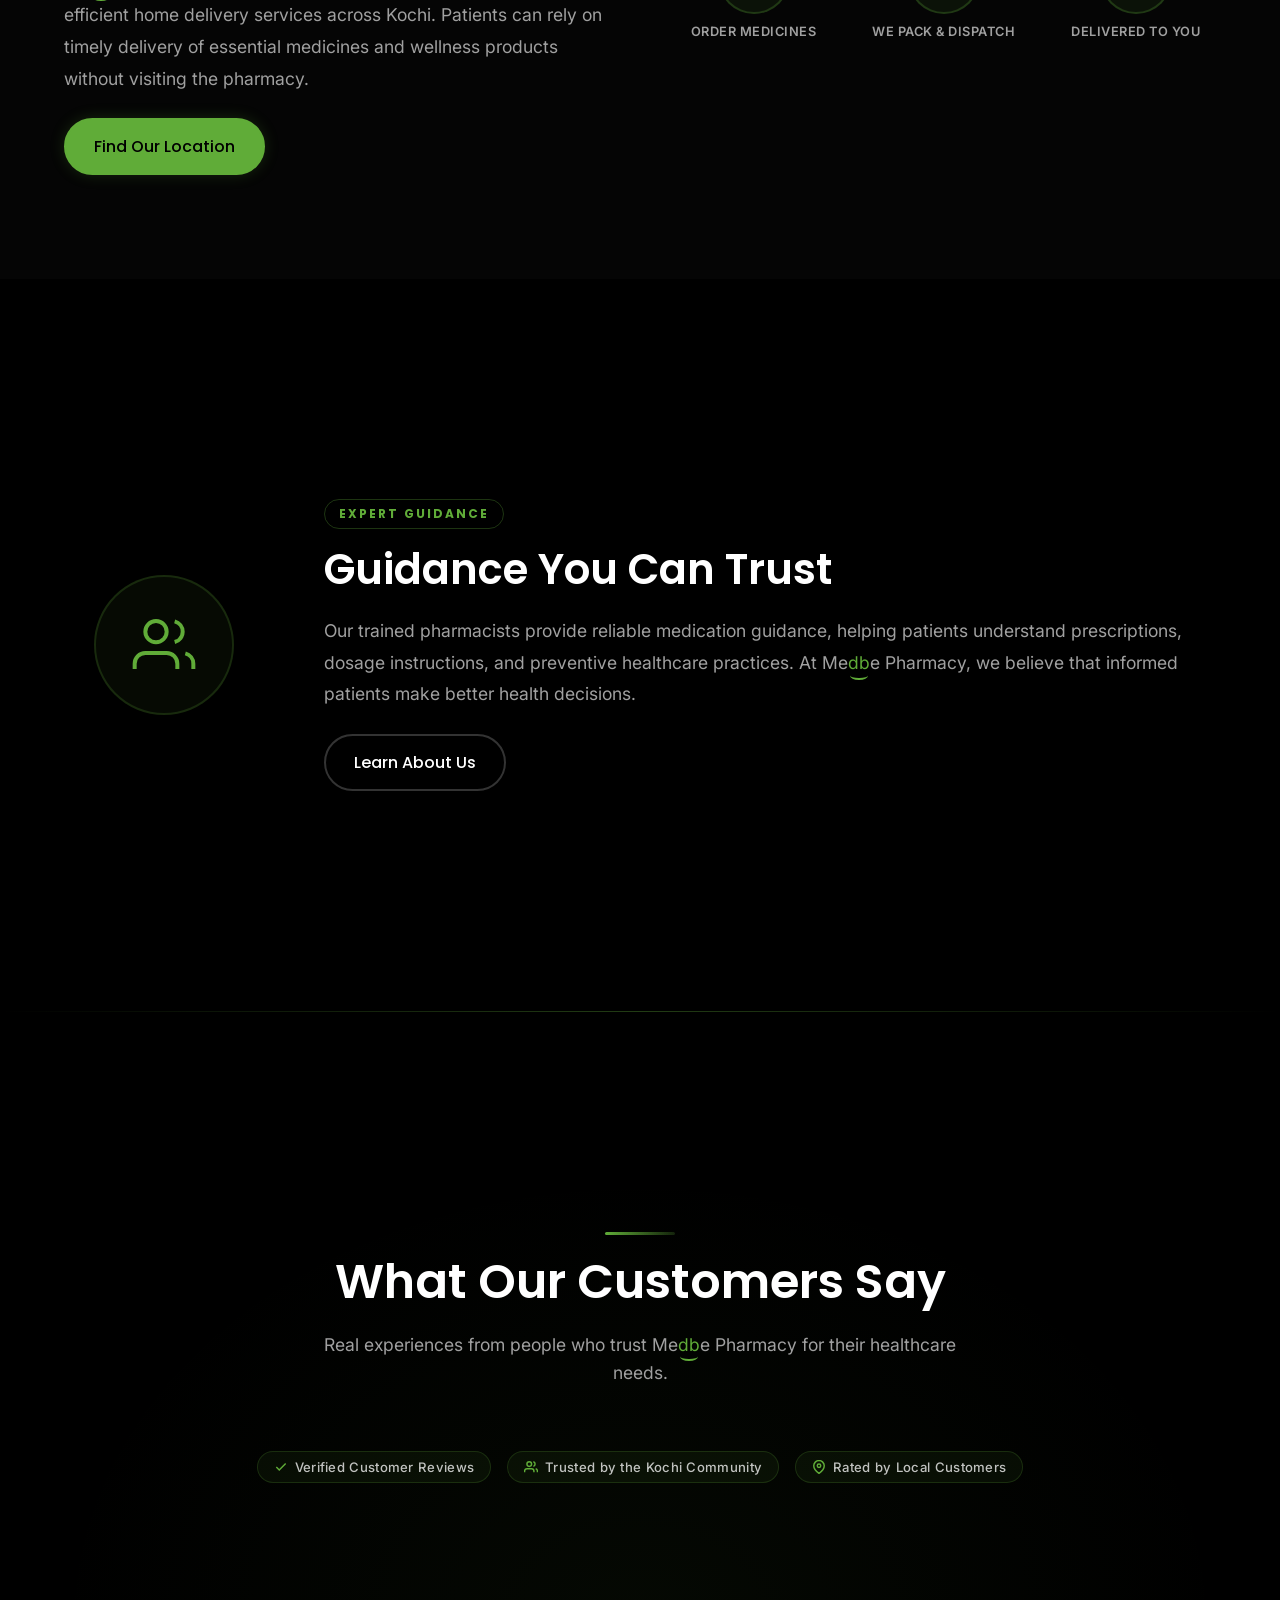
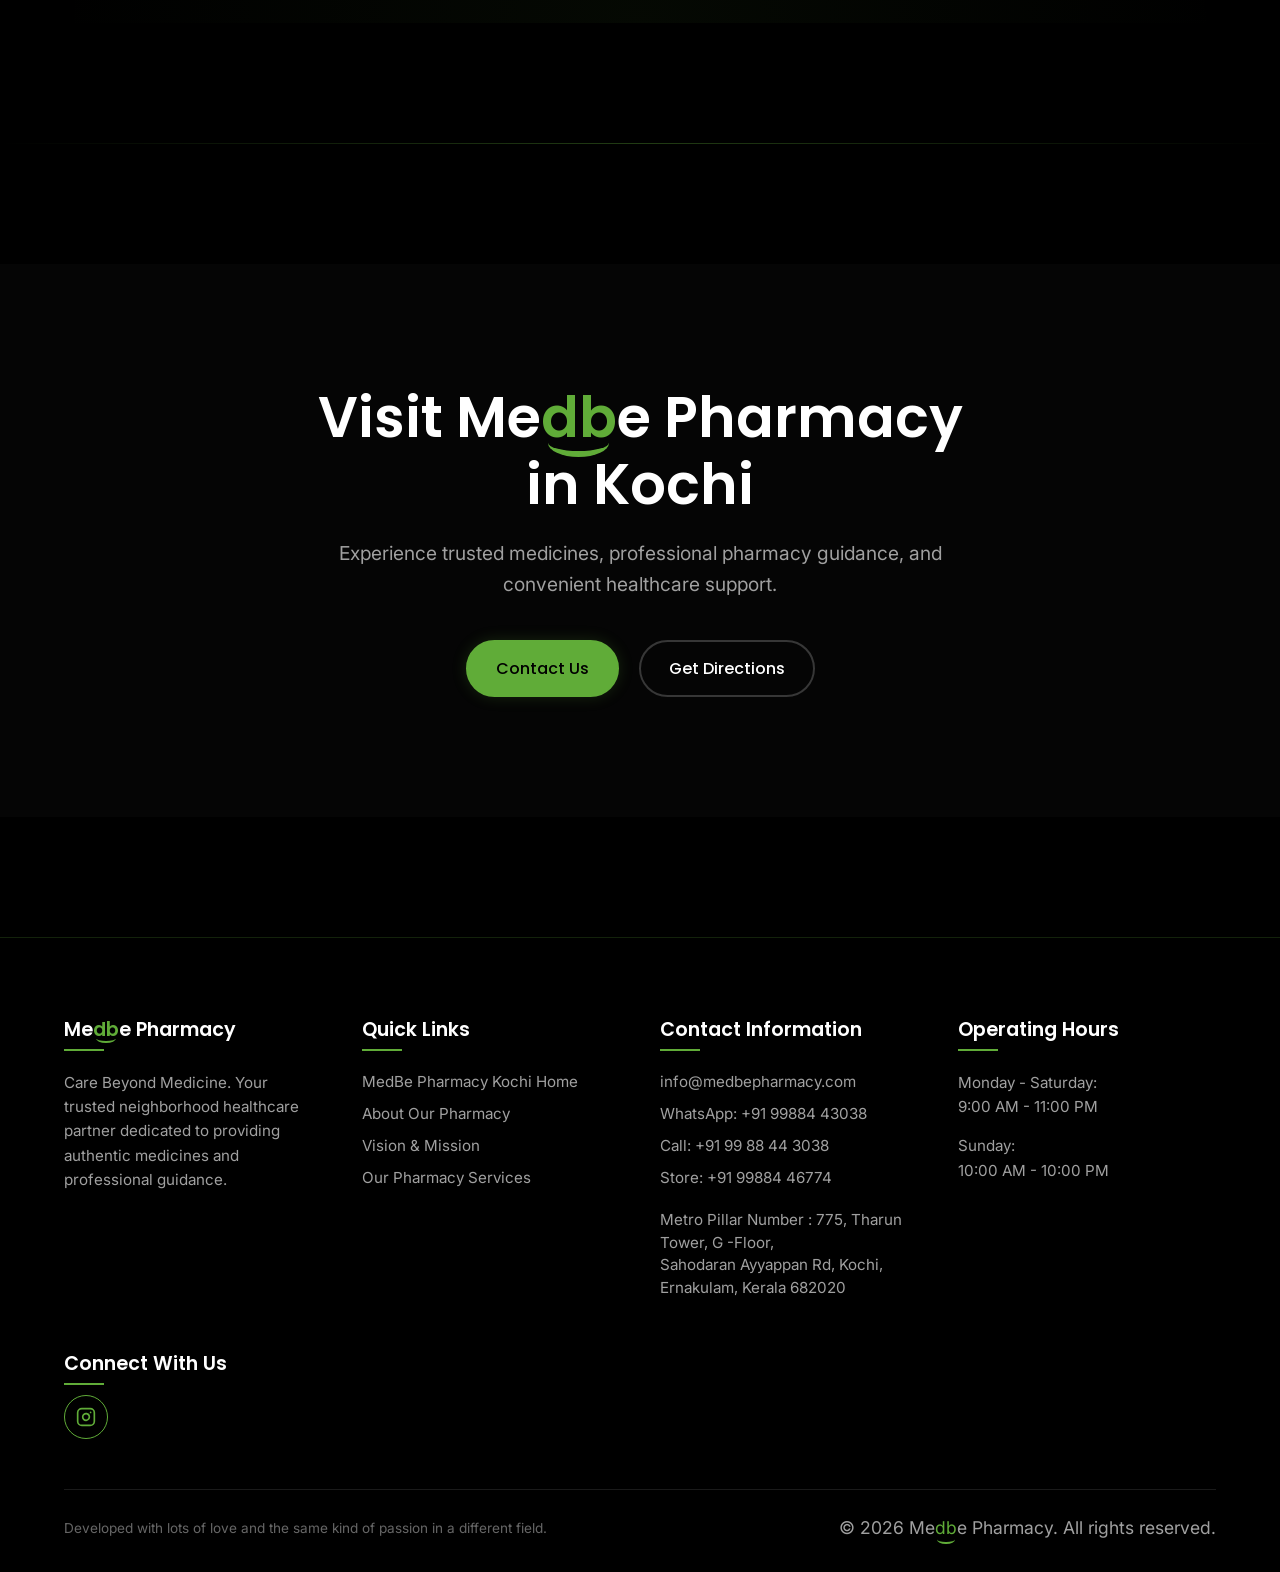
==== commit c14d3d82: "Mascot Added + UI fix + Animations Updated" ====
--- a/index.html
+++ b/index.html
@@ -196,16 +196,10 @@
          ============================================================ -->
     <section class="about-preview" id="about">
         <div class="container">
-            <div class="home-delivery-grid">
-                <!-- Left Column: Mascot -->
+            <div class="home-delivery-wrapper">
+                <!-- Left Column: Header & Features -->
                 <div class="home-delivery-left">
-                    <img src="Dr_Dej_New (2).png" alt="MedBe Delivery Mascot" class="delivery-mascot animate-float"
-                        loading="lazy">
-                </div>
-
-                <!-- Right Column: Content -->
-                <div class="home-delivery-right">
-                    <div class="section-header animate-fade-up" style="margin-bottom: 40px; text-align: left;">
+                    <div class="section-header animate-fade-up" style="margin-bottom: 0; text-align: left;">
                         <span class="section-accent-line" style="margin-left: 0;"></span>
                         <h2>Home Delivery Made Easy</h2>
                         <p>Get your prescribed medicines delivered safely to your doorstep with Medbe Pharmacy’s
@@ -250,90 +244,94 @@
                             <p>Need medicines urgently? Contact us for emergency delivery support.</p>
                         </div>
                     </div>
-
-                    <!-- Coverage Information -->
+                </div>
+
+                <!-- Right Column: Mascot & Coverage Info -->
+                <div class="home-delivery-right">
+                    <img src="Dr_Dej_New (2).png" alt="MedBe Delivery Mascot" class="delivery-mascot animate-float"
+                        loading="lazy">
+
                     <div class="coverage-highlight animate-scale-in"
-                        style="border: 2px solid var(--medbe-green); border-radius: 12px; padding: 28px 32px; text-align: center; margin-top: 40px; background: rgba(96, 172, 56, 0.05);">
+                        style="border: 2px solid var(--medbe-green); border-radius: 12px; padding: 28px 32px; text-align: center; margin: 0 auto; max-width: 720px; background: rgba(96, 172, 56, 0.05);">
                         <h3 style="color: var(--medbe-green); margin-bottom: 12px;">Living outside Kerala?</h3>
                         <p>Wherever you are in Tamil Nadu, Mumbai, Kolkata, or anywhere across India, Medbe Pharmacy
                             delivers
                             your prescribed medicines safely to your doorstep with a minimal delivery charge.</p>
                     </div>
                 </div>
-            </div>
-
-            <!-- How it Works -->
-            <div class="how-it-works-section" style="margin-bottom: 60px; margin-top: 100px;">
-                <div class="section-header animate-fade-up">
-                    <span class="section-accent-line"></span>
-                    <h2>How Medbe Home Delivery Works</h2>
-                </div>
-                <div class="steps-grid" style="margin-top: 30px;">
-                    <div class="step-card animate-fade-up delay-100"
-                        style="background: #111; border-radius: 12px; border-top: 3px solid var(--medbe-green); border-left: 1px solid #222; border-right: 1px solid #222; border-bottom: 1px solid #222; transition: transform 0.3s ease, border-color 0.3s ease;"
-                        onmouseover="this.style.transform='translateY(-5px)'; this.style.borderColor='var(--medbe-green)';"
-                        onmouseout="this.style.transform='none'; this.style.borderColor='#222';">
-                        <div class="step-number" style="margin-bottom: 16px;">1</div>
-                        <h3>Send Your Prescription</h3>
-                        <p style="color: #bbb;">Upload your prescription through our website or send it via
-                            WhatsApp,
-                            text message, or call us directly.</p>
-                    </div>
-                    <div class="step-card animate-fade-up delay-200"
-                        style="background: #111; border-radius: 12px; border-top: 3px solid var(--medbe-green); border-left: 1px solid #222; border-right: 1px solid #222; border-bottom: 1px solid #222; transition: transform 0.3s ease, border-color 0.3s ease;"
-                        onmouseover="this.style.transform='translateY(-5px)'; this.style.borderColor='var(--medbe-green)';"
-                        onmouseout="this.style.transform='none'; this.style.borderColor='#222';">
-                        <div class="step-number" style="margin-bottom: 16px;">2</div>
-                        <h3>Share Your Location</h3>
-                        <p style="color: #bbb;">Provide your delivery address or live location so our team can
-                            arrange
-                            quick dispatch.</p>
-                    </div>
-                    <div class="step-card animate-fade-up delay-300"
-                        style="background: #111; border-radius: 12px; border-top: 3px solid var(--medbe-green); border-left: 1px solid #222; border-right: 1px solid #222; border-bottom: 1px solid #222; transition: transform 0.3s ease, border-color 0.3s ease;"
-                        onmouseover="this.style.transform='translateY(-5px)'; this.style.borderColor='var(--medbe-green)';"
-                        onmouseout="this.style.transform='none'; this.style.borderColor='#222';">
-                        <div class="step-number" style="margin-bottom: 16px;">3</div>
-                        <h3>Order Confirmation</h3>
-                        <p style="color: #bbb;">Our pharmacist will verify the prescription and confirm your order
-                            before dispatch.</p>
-                    </div>
-                    <div class="step-card animate-fade-up delay-400"
-                        style="background: #111; border-radius: 12px; border-top: 3px solid var(--medbe-green); border-left: 1px solid #222; border-right: 1px solid #222; border-bottom: 1px solid #222; transition: transform 0.3s ease, border-color 0.3s ease;"
-                        onmouseover="this.style.transform='translateY(-5px)'; this.style.borderColor='var(--medbe-green)';"
-                        onmouseout="this.style.transform='none'; this.style.borderColor='#222';">
-                        <div class="step-number" style="margin-bottom: 16px;">4</div>
-                        <h3>Fast & Safe Delivery</h3>
-                        <p style="color: #bbb;">Your medicines will be carefully packed and delivered safely to your
-                            doorstep.</p>
-                    </div>
-                </div>
-
-                <div class="delivery-badge animate-fade-up delay-500">
-                    <span
-                        style="display: inline-block; padding: 12px 24px; background: rgba(96, 172, 56, 0.1); color: var(--medbe-green); border-radius: 30px; font-weight: 600; font-size: 16px; border: 1px solid rgba(96, 172, 56, 0.3);">
-                        Delivery Starts From: 10 AM – 11 PM
-                    </span>
-                </div>
-            </div>
-
-            <!-- Preserved Visit Store Card -->
-            <div class="visit-store-card nap-info animate-fade-up delay-100"
-                style="max-width: 420px; margin: 60px auto 0; background: #0a0a0a; padding: 32px; border-radius: 16px; border: 1px solid #222; text-align: center;">
-                <h3 style="color: #fff; margin-bottom: 15px;">Visit Our Medical Store</h3>
-                <p style="margin-bottom: 10px;"><strong>Me<span class="brand-db">db</span>e Pharmacy</strong></p>
-                <p style="color: #ccc; margin-bottom: 15px; font-size: 0.95rem;">Tharun Tower, G-Floor, Sahodaran
-                    Ayyappan Rd<br>Kochi, Ernakulam, Kerala 682020</p>
-                <p style="margin-bottom: 15px;">Phone: <a href="tel:+919988446774"
-                        style="color: var(--medbe-green); font-weight: 600; text-decoration: none;">+91 99884
-                        46774</a>
-                </p>
-                <a href="https://maps.app.goo.gl/WDmPuEJdT8tqZ5Nn8" target="_blank" rel="noopener noreferrer"
-                    class="nap-map-link"
-                    style="display: inline-block; color: var(--medbe-green); text-decoration: none; font-weight: 500;">Get
-                    Directions on Google Maps &#8594;</a>
-            </div>
-        </div>
+
+                <!-- How it Works -->
+                <div class="how-it-works-section" style="margin-bottom: 60px;">
+                    <div class="section-header animate-fade-up">
+                        <span class="section-accent-line"></span>
+                        <h2>How Medbe Home Delivery Works</h2>
+                    </div>
+                    <div class="steps-grid" style="margin-top: 30px;">
+                        <div class="step-card animate-fade-up delay-100"
+                            style="background: #111; border-radius: 12px; border-top: 3px solid var(--medbe-green); border-left: 1px solid #222; border-right: 1px solid #222; border-bottom: 1px solid #222; transition: transform 0.3s ease, border-color 0.3s ease;"
+                            onmouseover="this.style.transform='translateY(-5px)'; this.style.borderColor='var(--medbe-green)';"
+                            onmouseout="this.style.transform='none'; this.style.borderColor='#222';">
+                            <div class="step-number" style="margin-bottom: 16px;">1</div>
+                            <h3>Send Your Prescription</h3>
+                            <p style="color: #bbb;">Upload your prescription through our website or send it via
+                                WhatsApp,
+                                text message, or call us directly.</p>
+                        </div>
+                        <div class="step-card animate-fade-up delay-200"
+                            style="background: #111; border-radius: 12px; border-top: 3px solid var(--medbe-green); border-left: 1px solid #222; border-right: 1px solid #222; border-bottom: 1px solid #222; transition: transform 0.3s ease, border-color 0.3s ease;"
+                            onmouseover="this.style.transform='translateY(-5px)'; this.style.borderColor='var(--medbe-green)';"
+                            onmouseout="this.style.transform='none'; this.style.borderColor='#222';">
+                            <div class="step-number" style="margin-bottom: 16px;">2</div>
+                            <h3>Share Your Location</h3>
+                            <p style="color: #bbb;">Provide your delivery address or live location so our team can
+                                arrange
+                                quick dispatch.</p>
+                        </div>
+                        <div class="step-card animate-fade-up delay-300"
+                            style="background: #111; border-radius: 12px; border-top: 3px solid var(--medbe-green); border-left: 1px solid #222; border-right: 1px solid #222; border-bottom: 1px solid #222; transition: transform 0.3s ease, border-color 0.3s ease;"
+                            onmouseover="this.style.transform='translateY(-5px)'; this.style.borderColor='var(--medbe-green)';"
+                            onmouseout="this.style.transform='none'; this.style.borderColor='#222';">
+                            <div class="step-number" style="margin-bottom: 16px;">3</div>
+                            <h3>Order Confirmation</h3>
+                            <p style="color: #bbb;">Our pharmacist will verify the prescription and confirm your order
+                                before dispatch.</p>
+                        </div>
+                        <div class="step-card animate-fade-up delay-400"
+                            style="background: #111; border-radius: 12px; border-top: 3px solid var(--medbe-green); border-left: 1px solid #222; border-right: 1px solid #222; border-bottom: 1px solid #222; transition: transform 0.3s ease, border-color 0.3s ease;"
+                            onmouseover="this.style.transform='translateY(-5px)'; this.style.borderColor='var(--medbe-green)';"
+                            onmouseout="this.style.transform='none'; this.style.borderColor='#222';">
+                            <div class="step-number" style="margin-bottom: 16px;">4</div>
+                            <h3>Fast & Safe Delivery</h3>
+                            <p style="color: #bbb;">Your medicines will be carefully packed and delivered safely to your
+                                doorstep.</p>
+                        </div>
+                    </div>
+
+                    <div class="delivery-badge animate-fade-up delay-500">
+                        <span
+                            style="display: inline-block; padding: 12px 24px; background: rgba(96, 172, 56, 0.1); color: var(--medbe-green); border-radius: 30px; font-weight: 600; font-size: 16px; border: 1px solid rgba(96, 172, 56, 0.3);">
+                            Delivery Starts From: 10 AM – 11 PM
+                        </span>
+                    </div>
+                </div>
+
+                <!-- Preserved Visit Store Card -->
+                <div class="visit-store-card nap-info animate-fade-up delay-100"
+                    style="max-width: 420px; margin: 60px auto 0; background: #0a0a0a; padding: 32px; border-radius: 16px; border: 1px solid #222; text-align: center;">
+                    <h3 style="color: #fff; margin-bottom: 15px;">Visit Our Medical Store</h3>
+                    <p style="margin-bottom: 10px;"><strong>Me<span class="brand-db">db</span>e Pharmacy</strong></p>
+                    <p style="color: #ccc; margin-bottom: 15px; font-size: 0.95rem;">Tharun Tower, G-Floor, Sahodaran
+                        Ayyappan Rd<br>Kochi, Ernakulam, Kerala 682020</p>
+                    <p style="margin-bottom: 15px;">Phone: <a href="tel:+919988446774"
+                            style="color: var(--medbe-green); font-weight: 600; text-decoration: none;">+91 99884
+                            46774</a>
+                    </p>
+                    <a href="https://maps.app.goo.gl/WDmPuEJdT8tqZ5Nn8" target="_blank" rel="noopener noreferrer"
+                        class="nap-map-link"
+                        style="display: inline-block; color: var(--medbe-green); text-decoration: none; font-weight: 500;">Get
+                        Directions on Google Maps &#8594;</a>
+                </div>
+            </div>
     </section>
 
     <!-- Section Divider -->
--- a/assets/css/style.css
+++ b/assets/css/style.css
@@ -709,7 +709,7 @@
     gap: 30px;
 }
 
-.home-delivery-grid {
+.home-delivery-wrapper {
     display: grid;
     grid-template-columns: 1fr 1fr;
     gap: 60px;
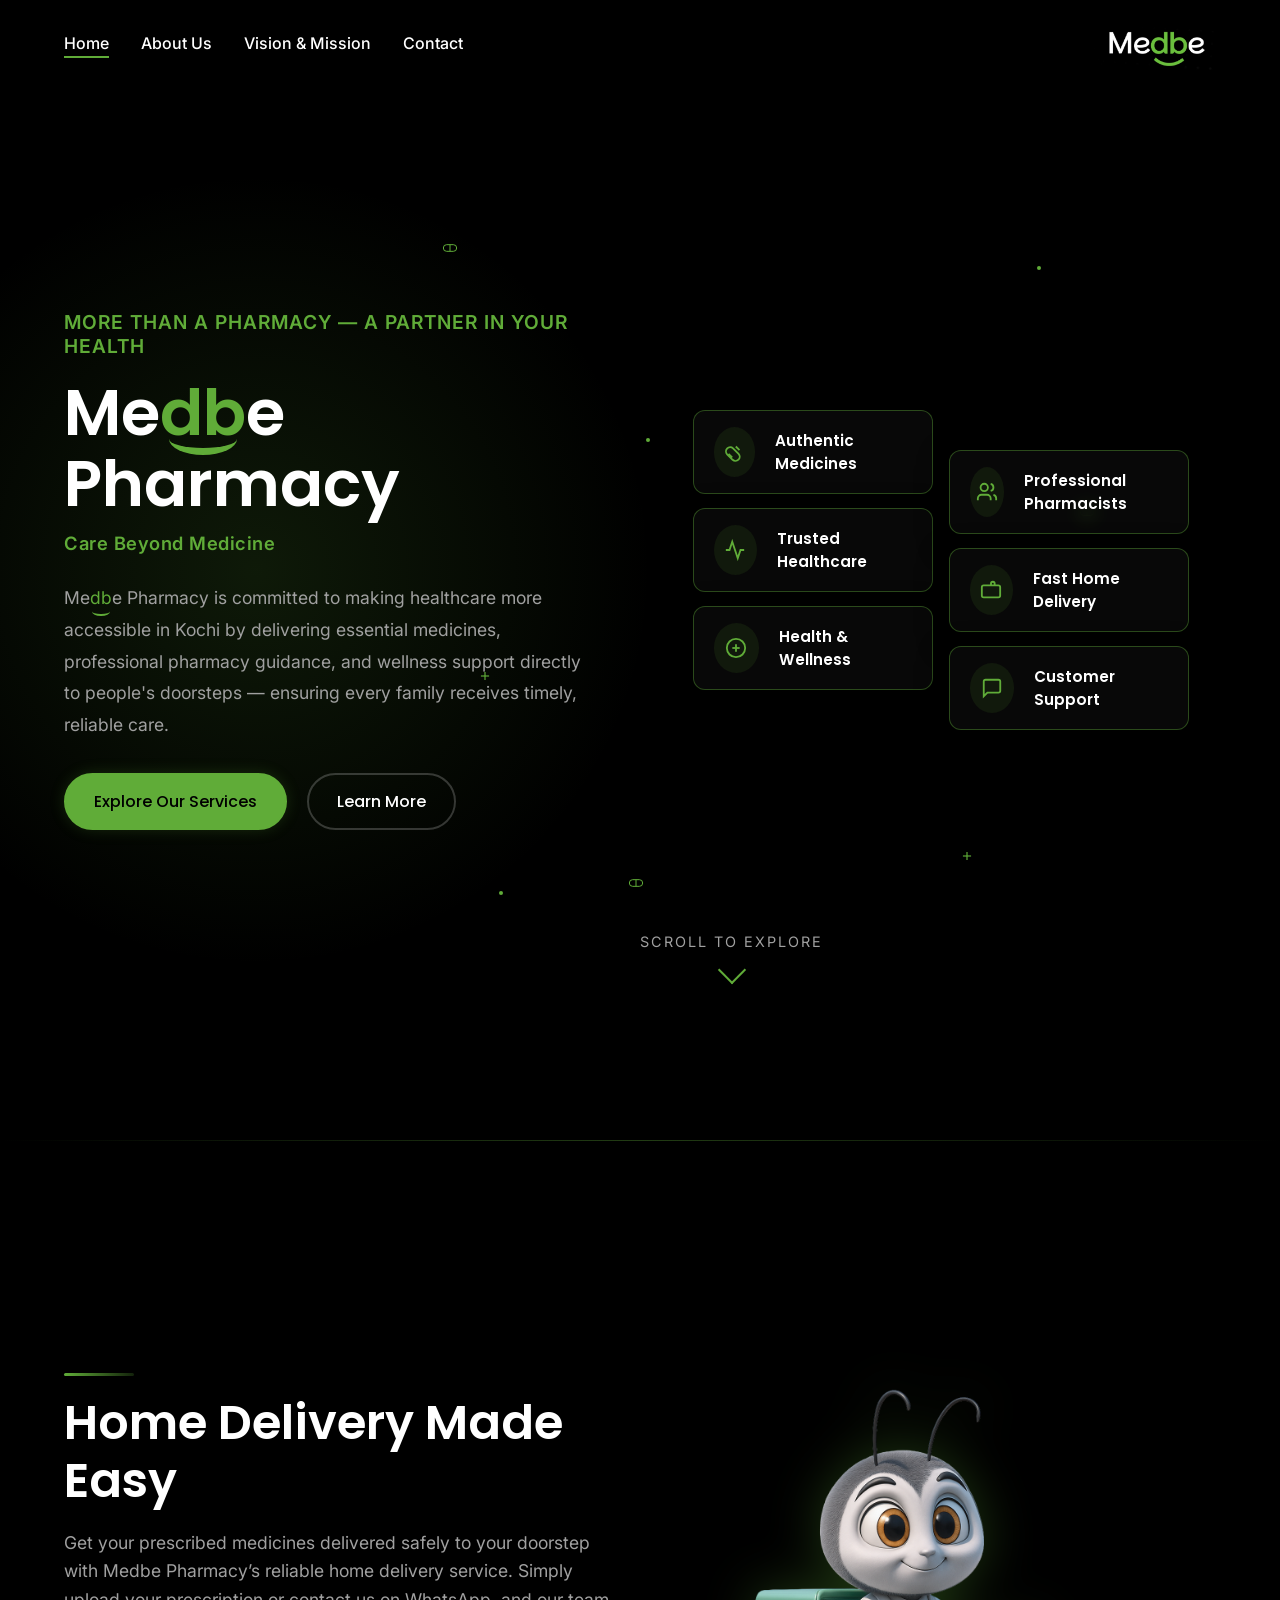
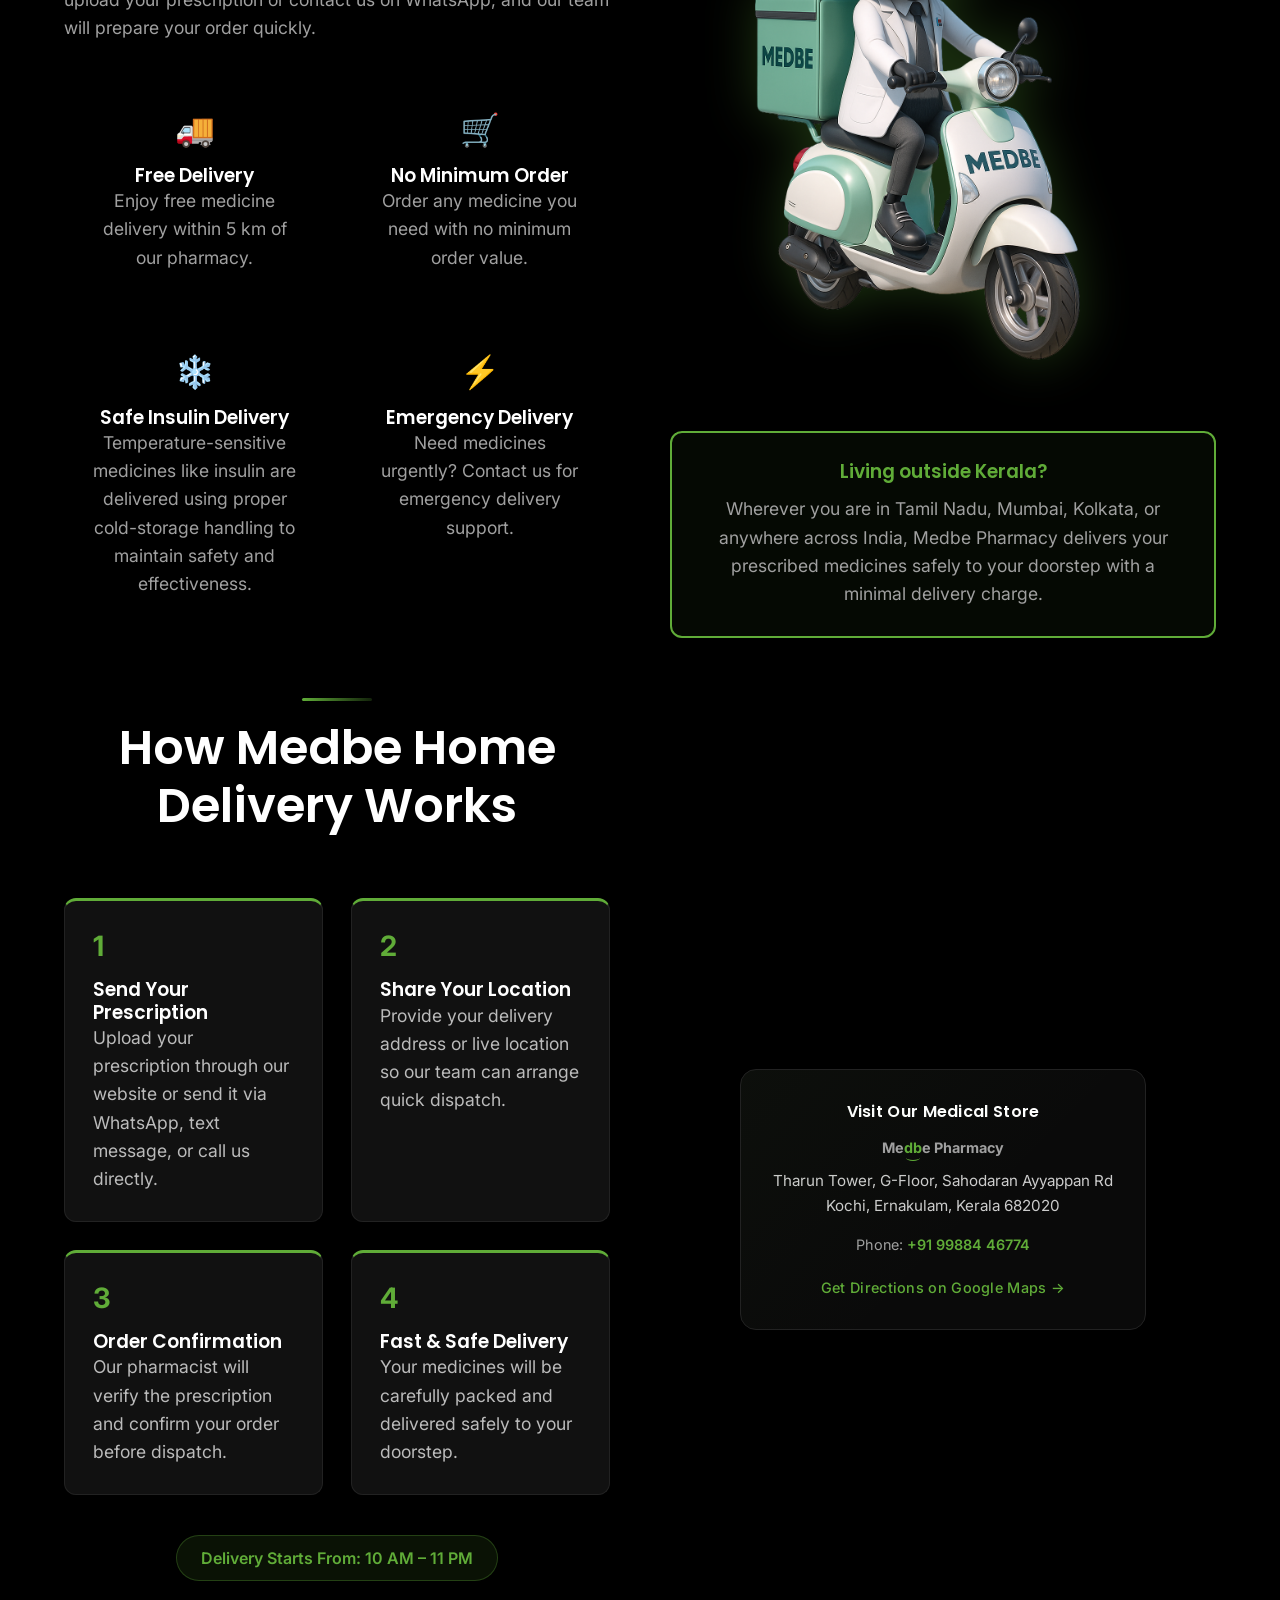
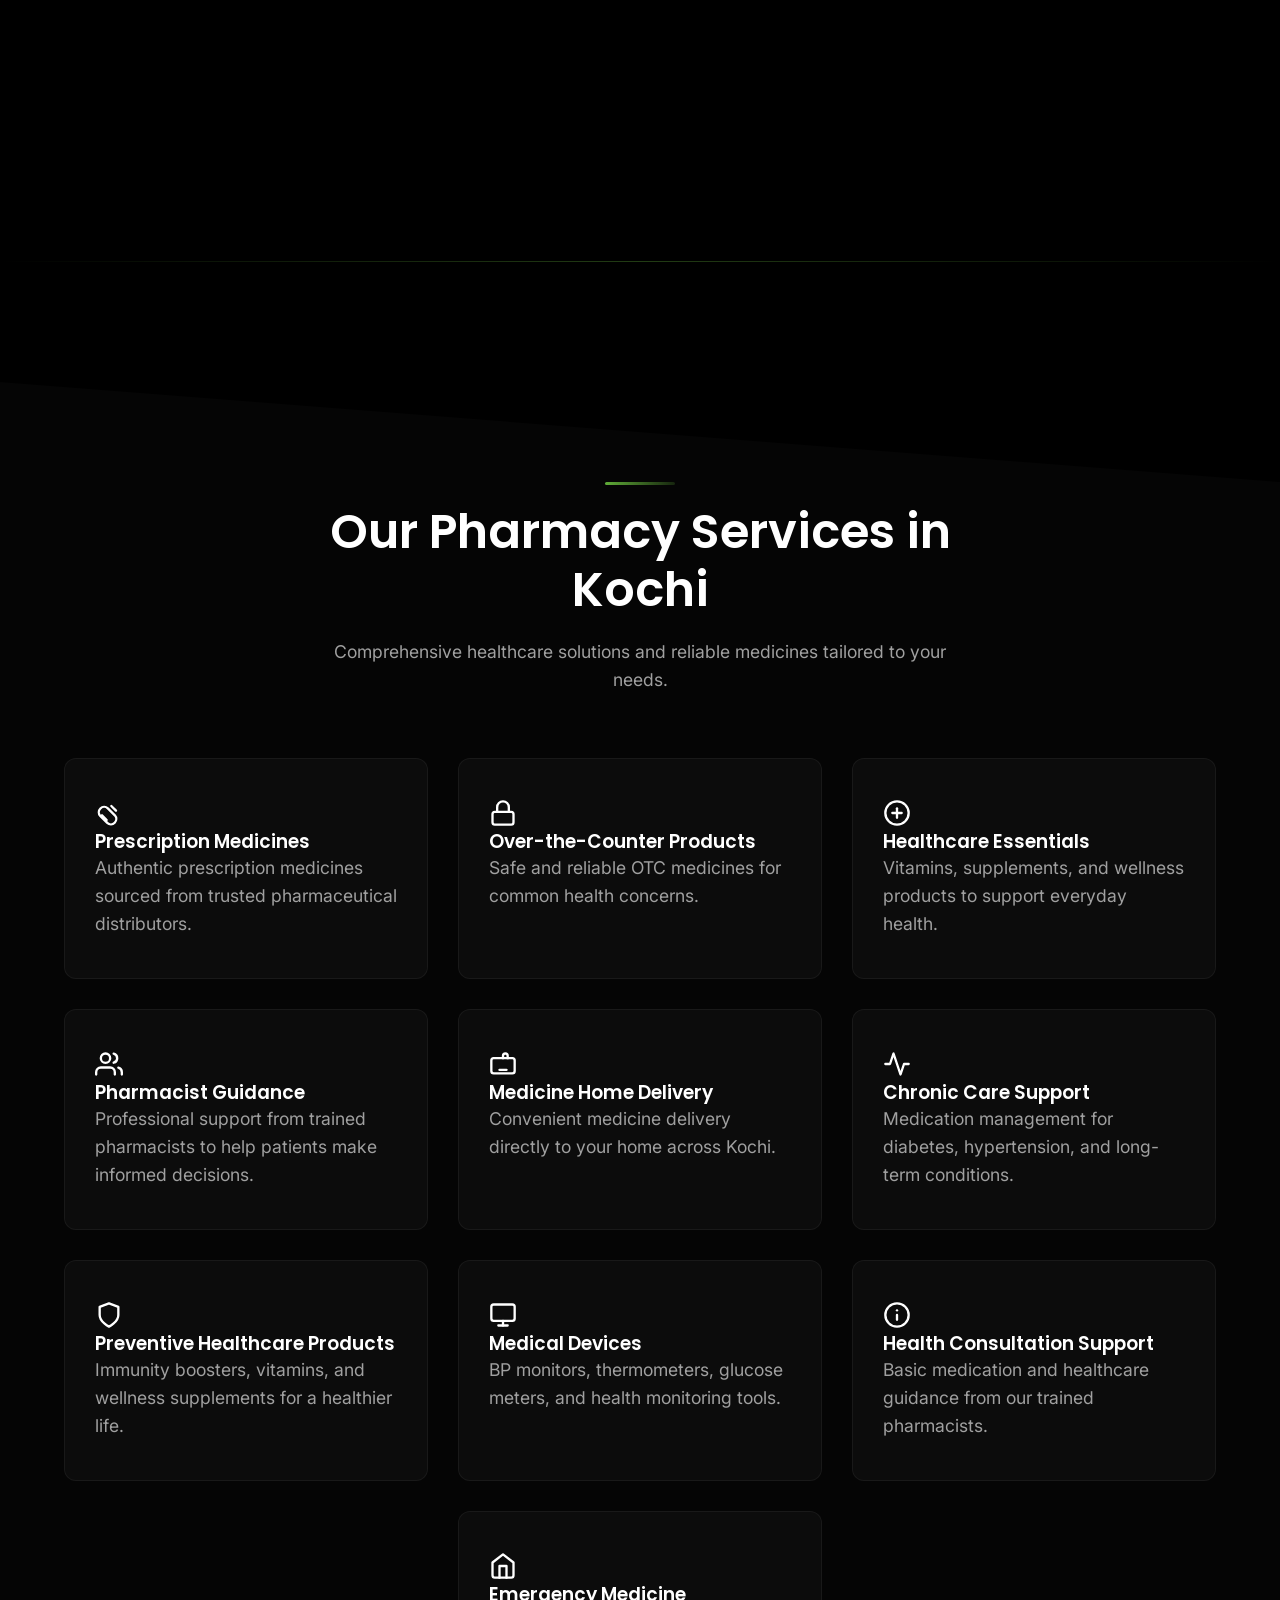
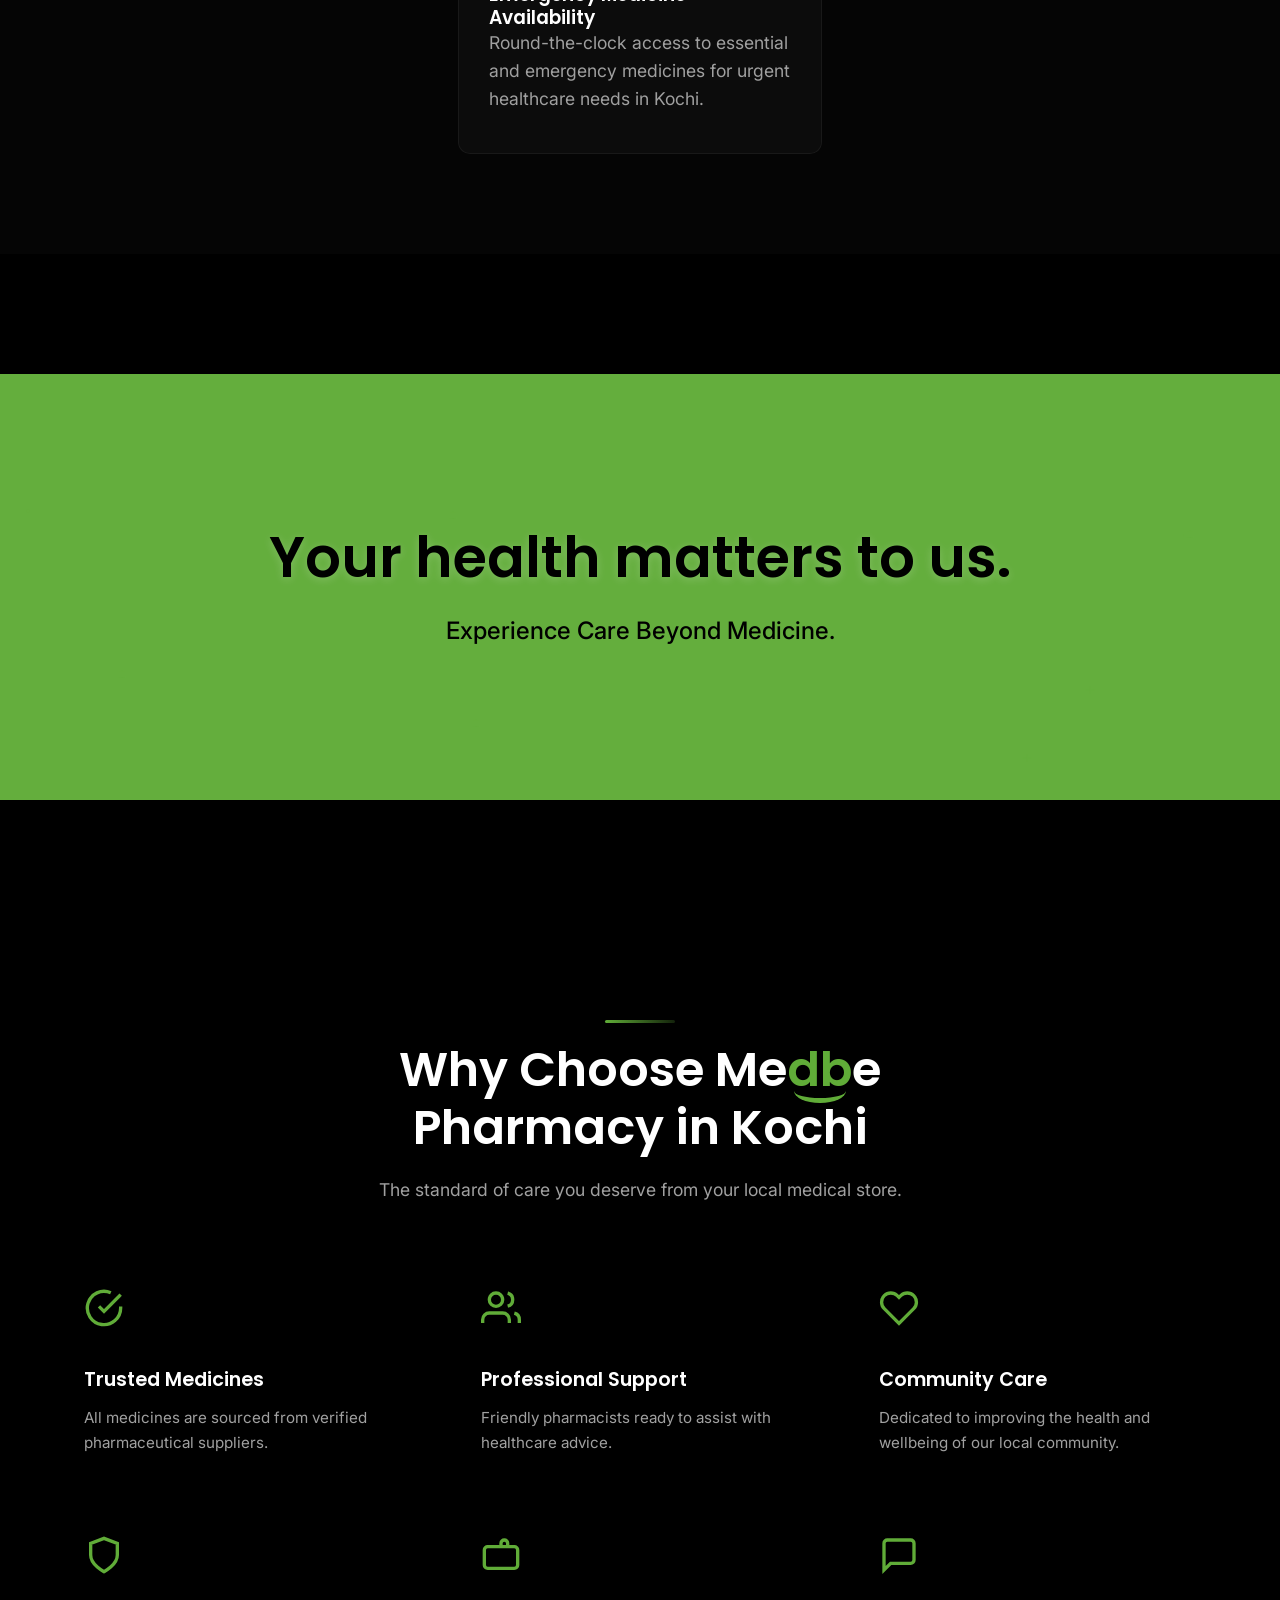
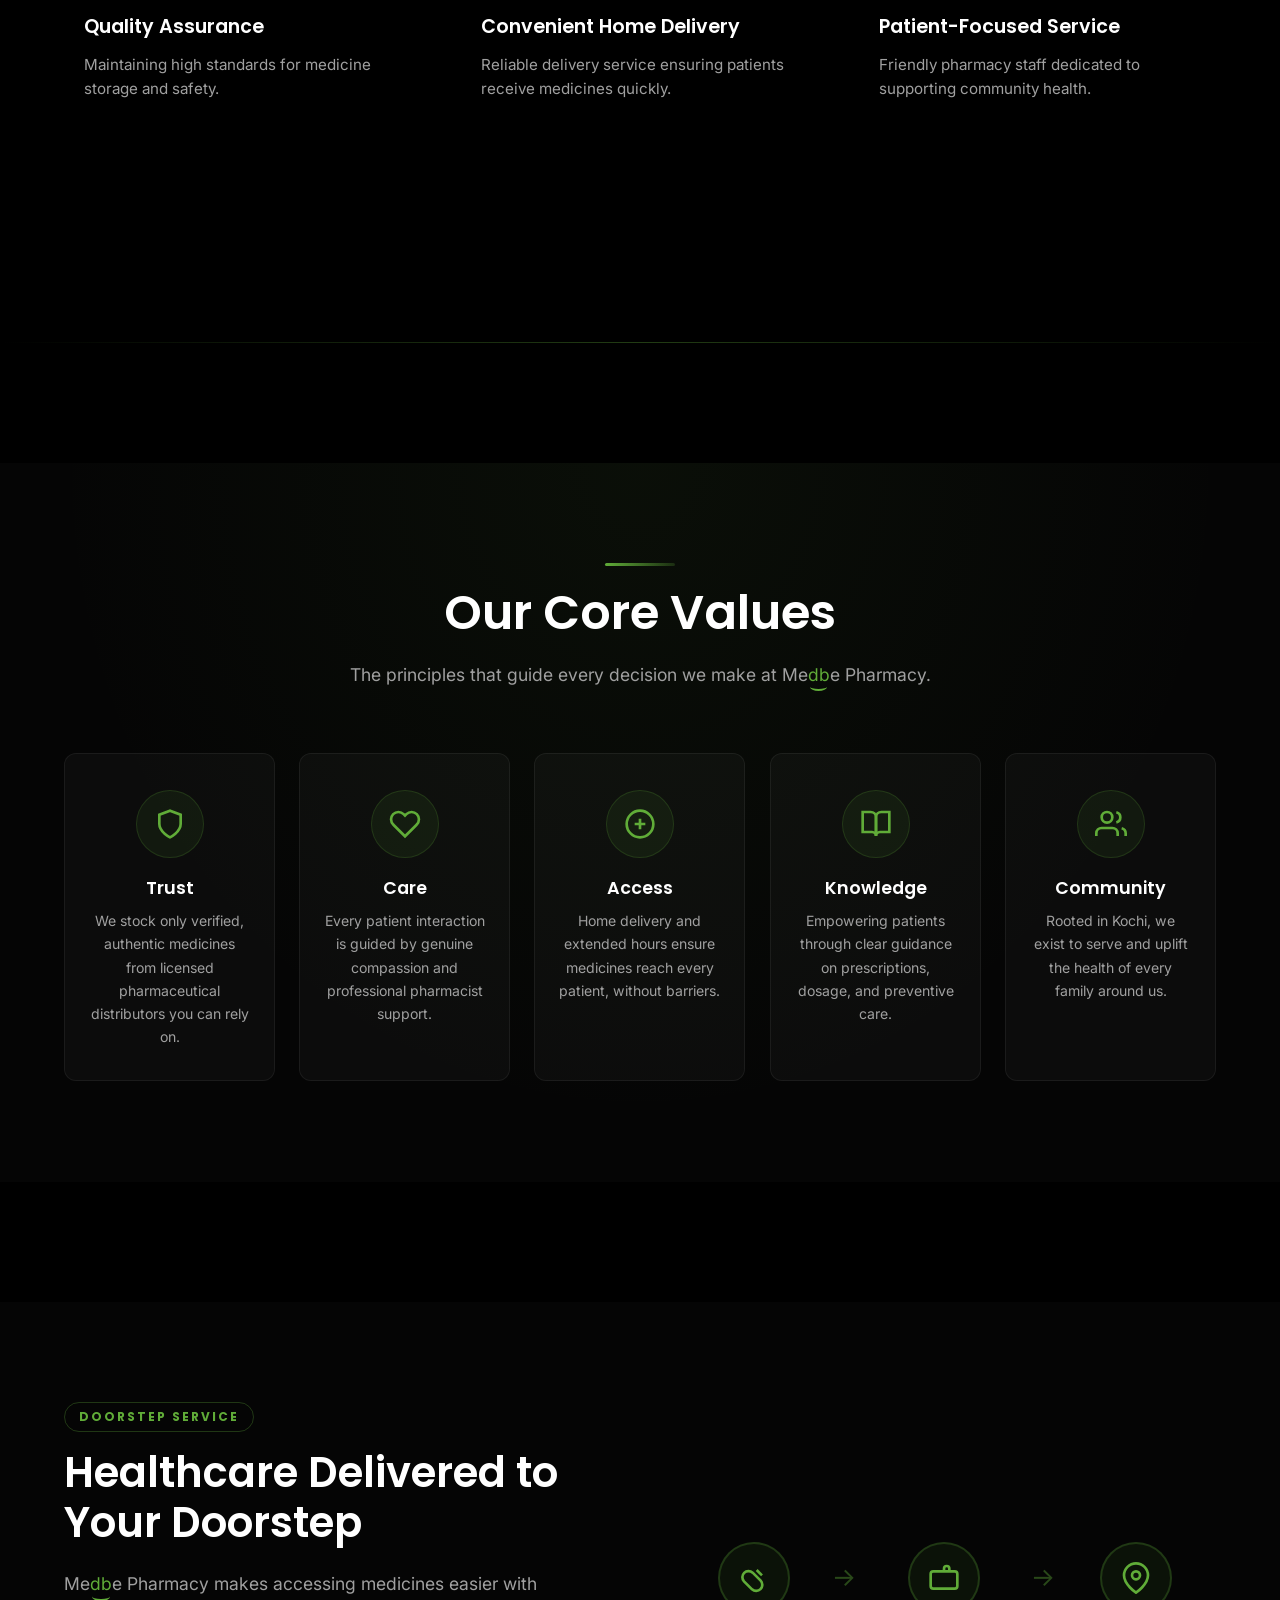
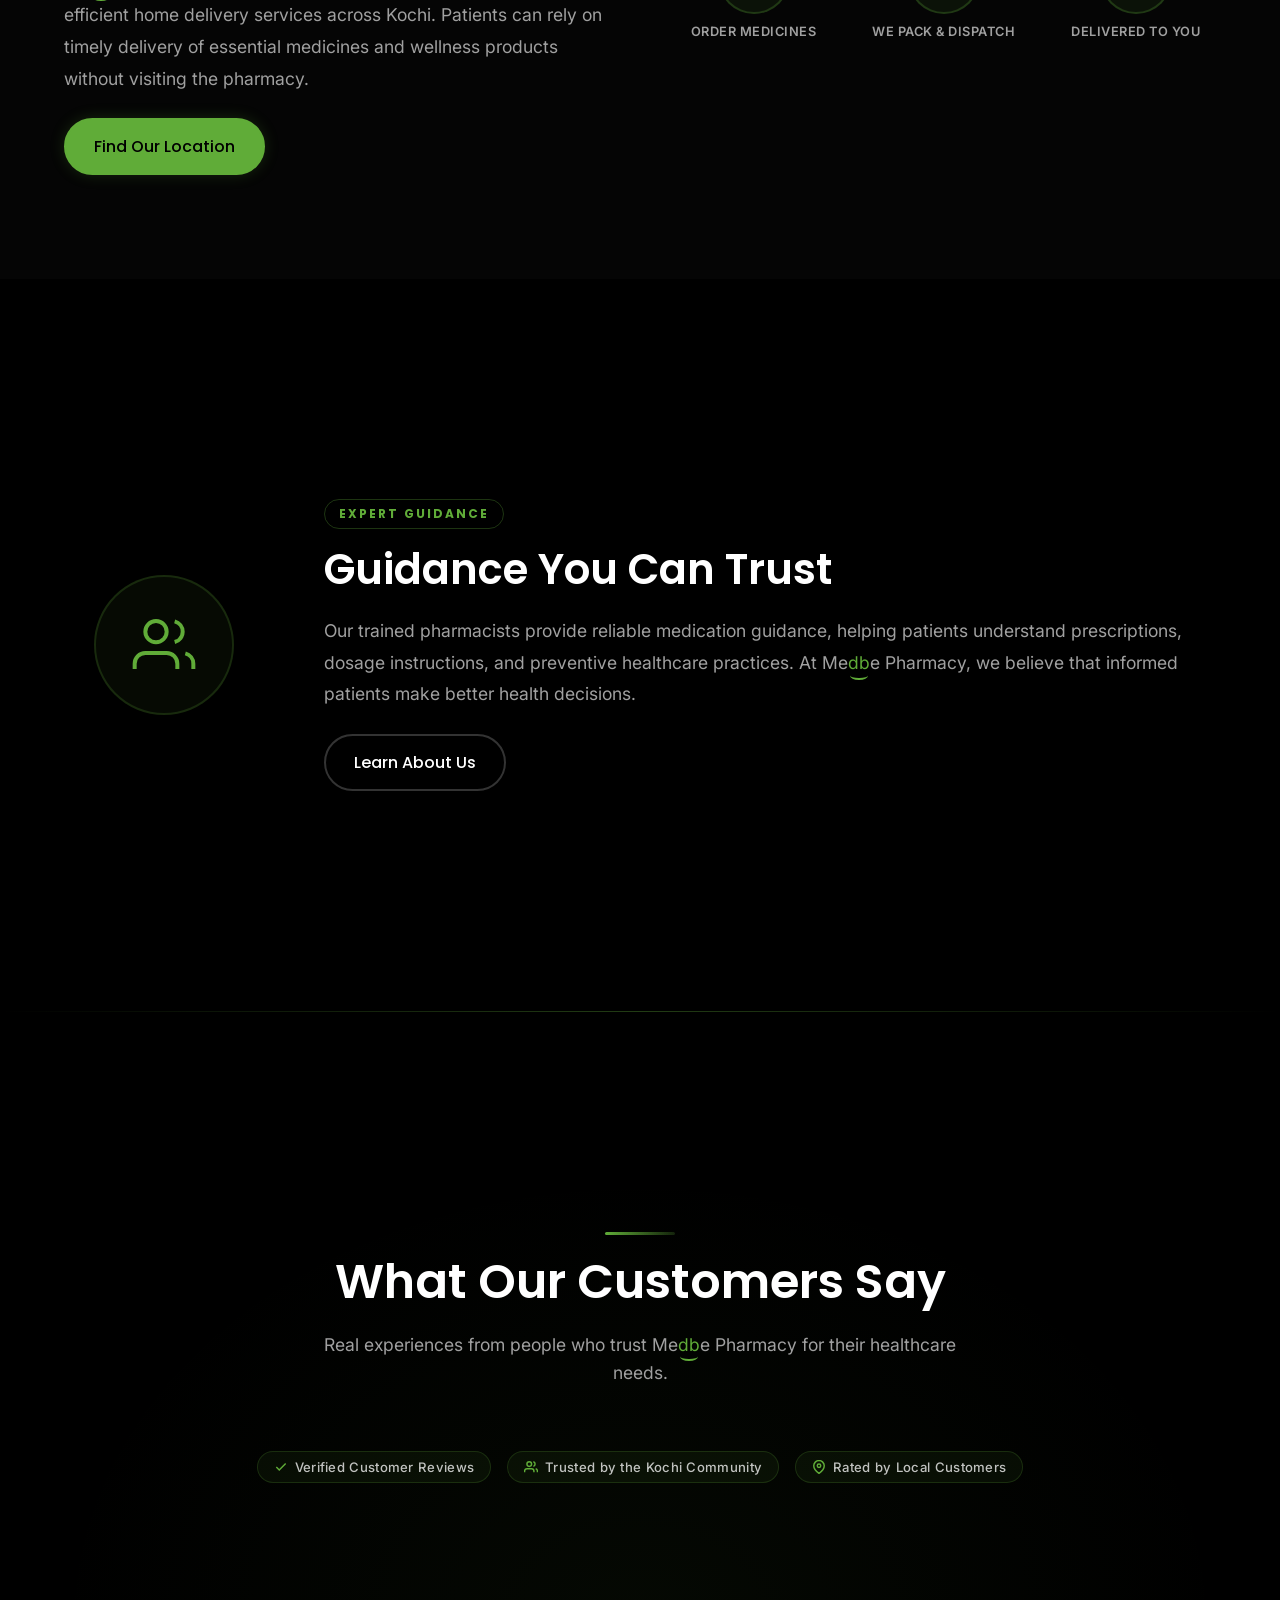
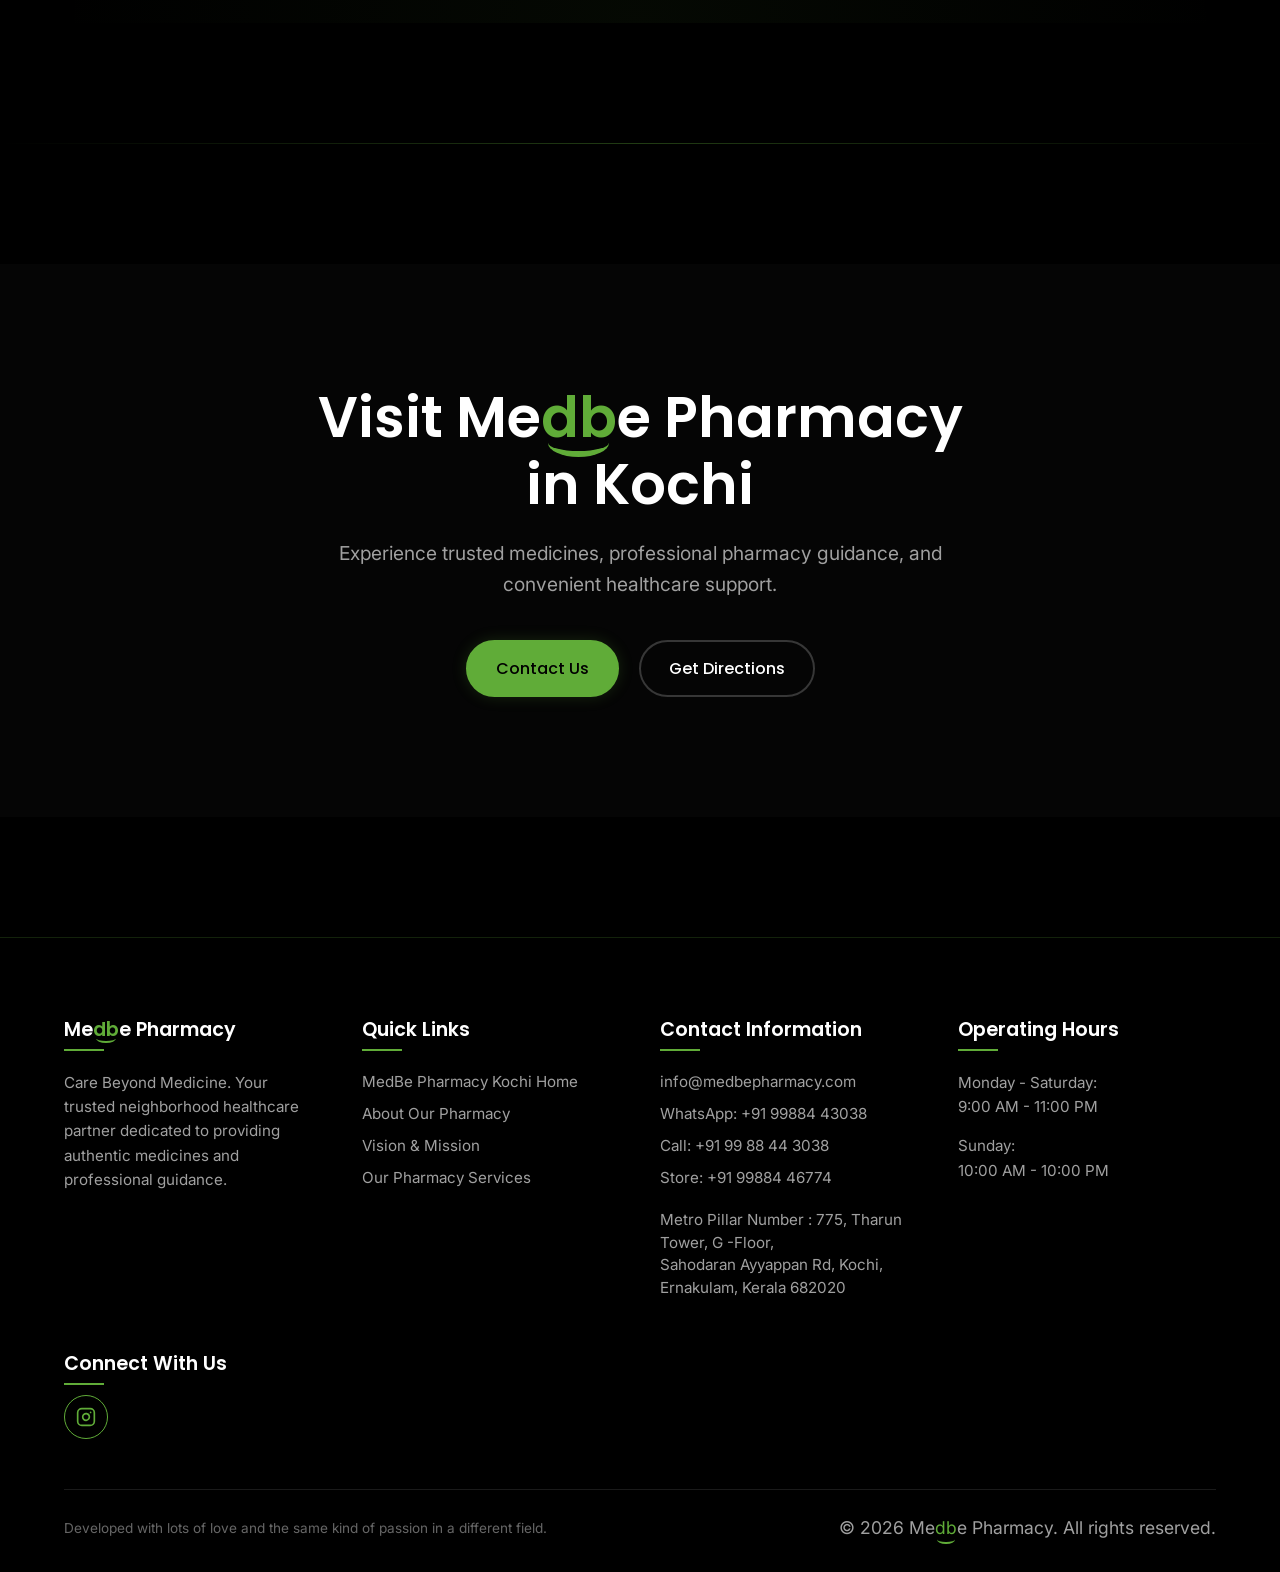
==== commit 9f0ba8a3: "Integrated Delivery Mascot inside Home Delivery grid" ====
--- a/index.html
+++ b/index.html
@@ -248,7 +248,7 @@
 
                 <!-- Right Column: Mascot & Coverage Info -->
                 <div class="home-delivery-right">
-                    <img src="Dr_Dej_New (2).png" alt="MedBe Delivery Mascot" class="delivery-mascot animate-float"
+                    <img src="mascot.png?v=2" alt="MedBe Delivery Mascot" class="delivery-mascot animate-float"
                         loading="lazy">
 
                     <div class="coverage-highlight animate-scale-in"
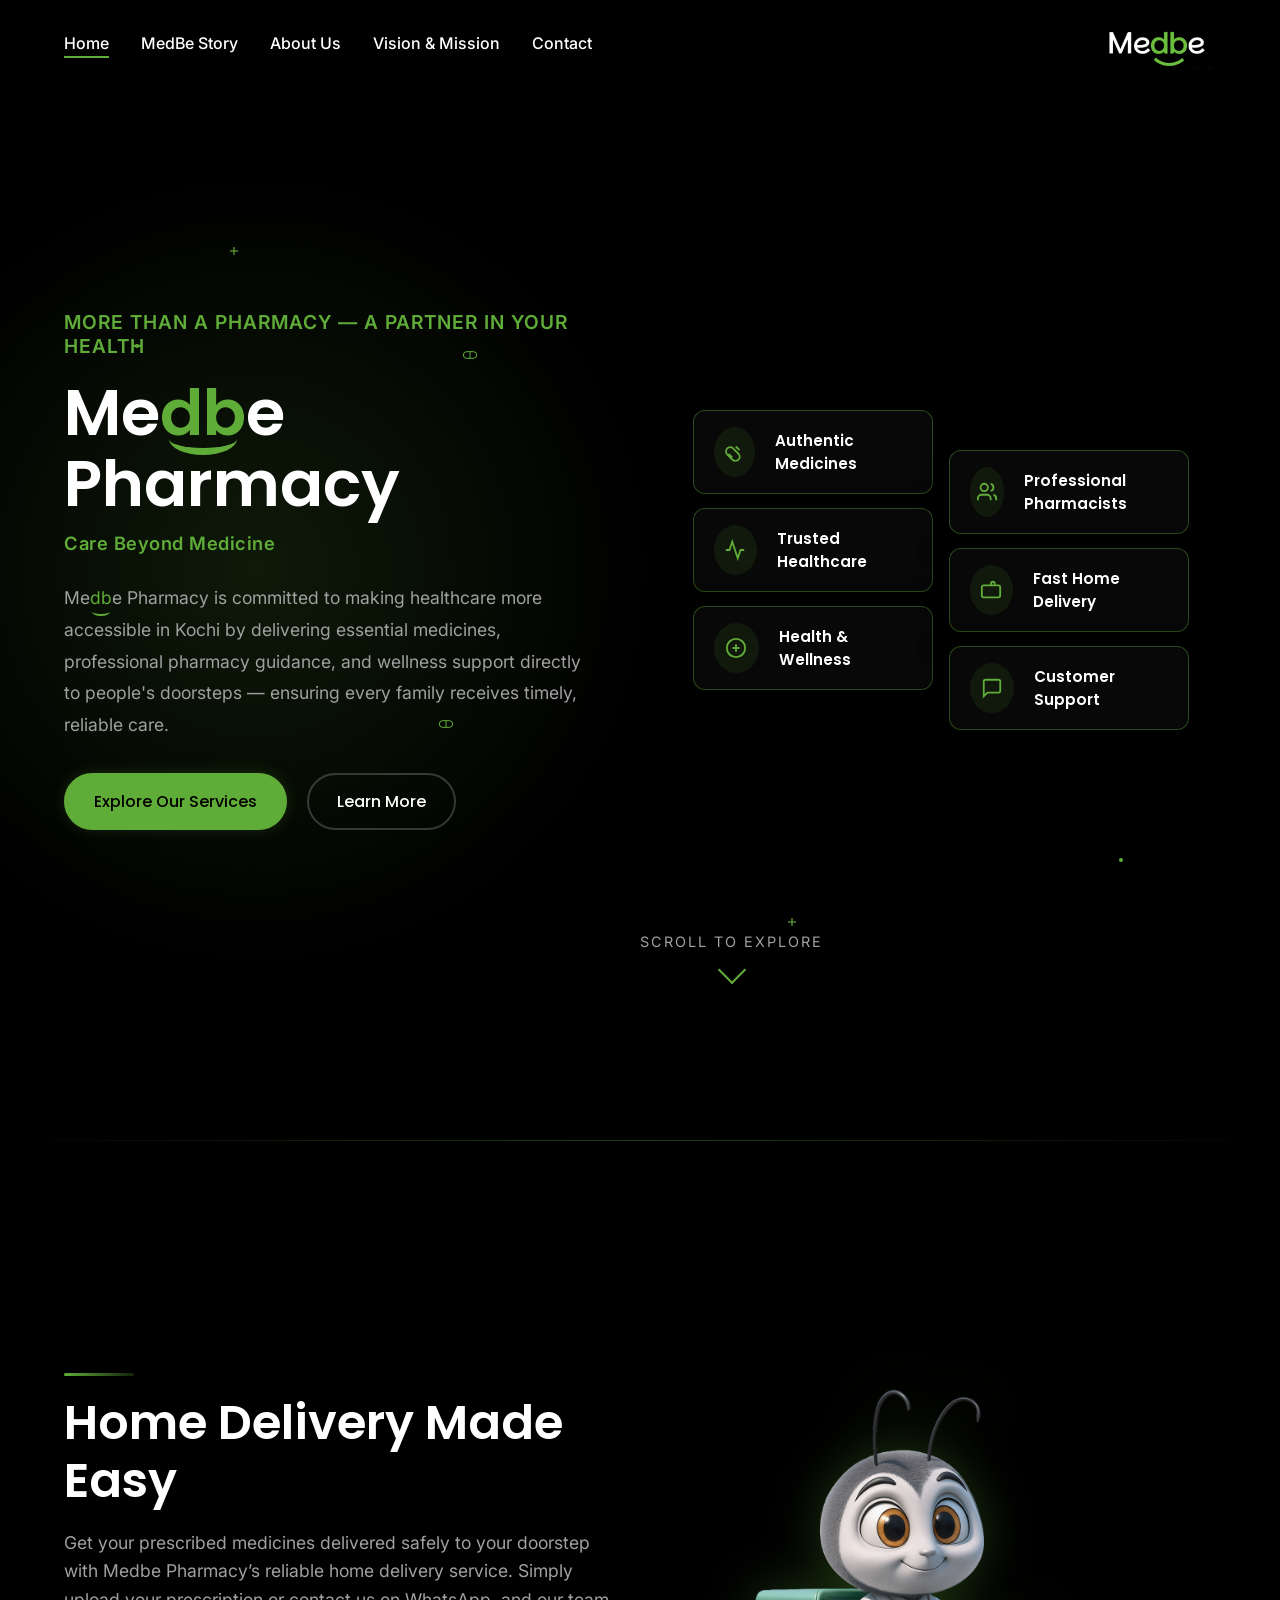
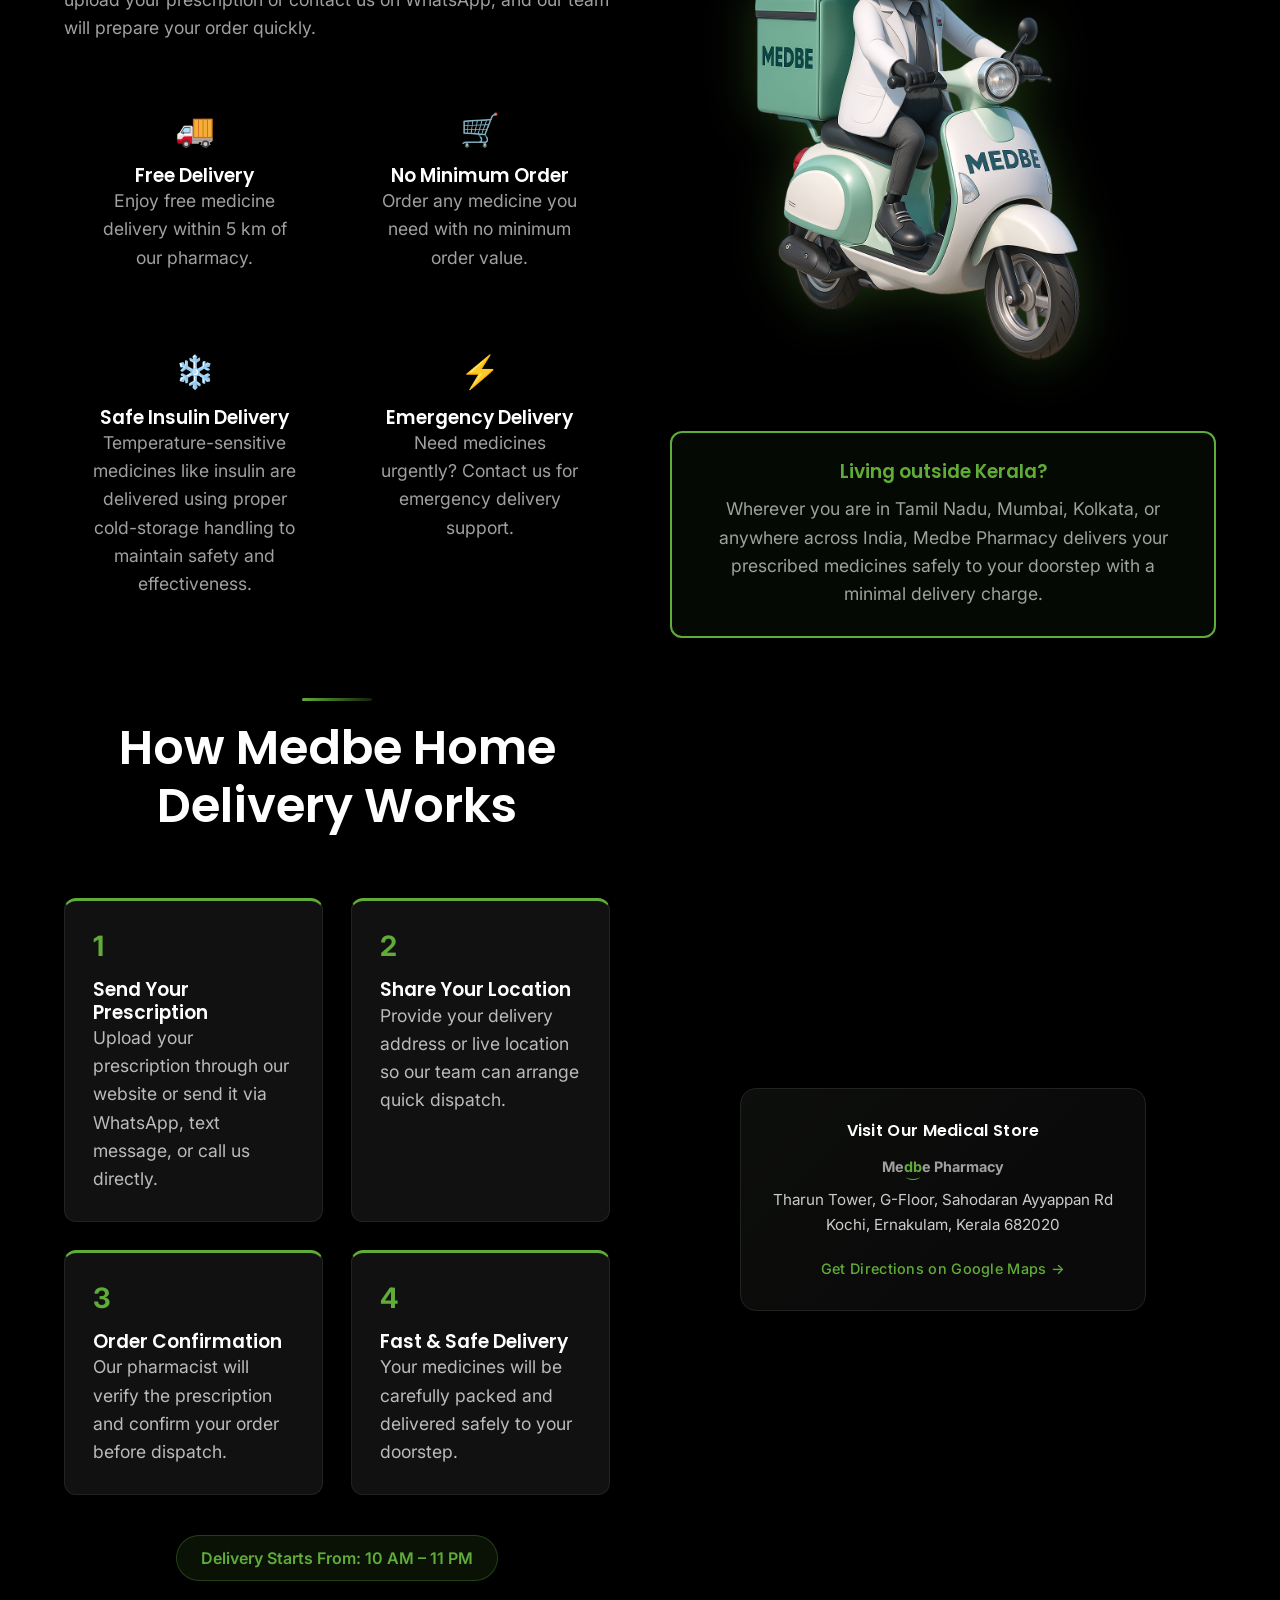
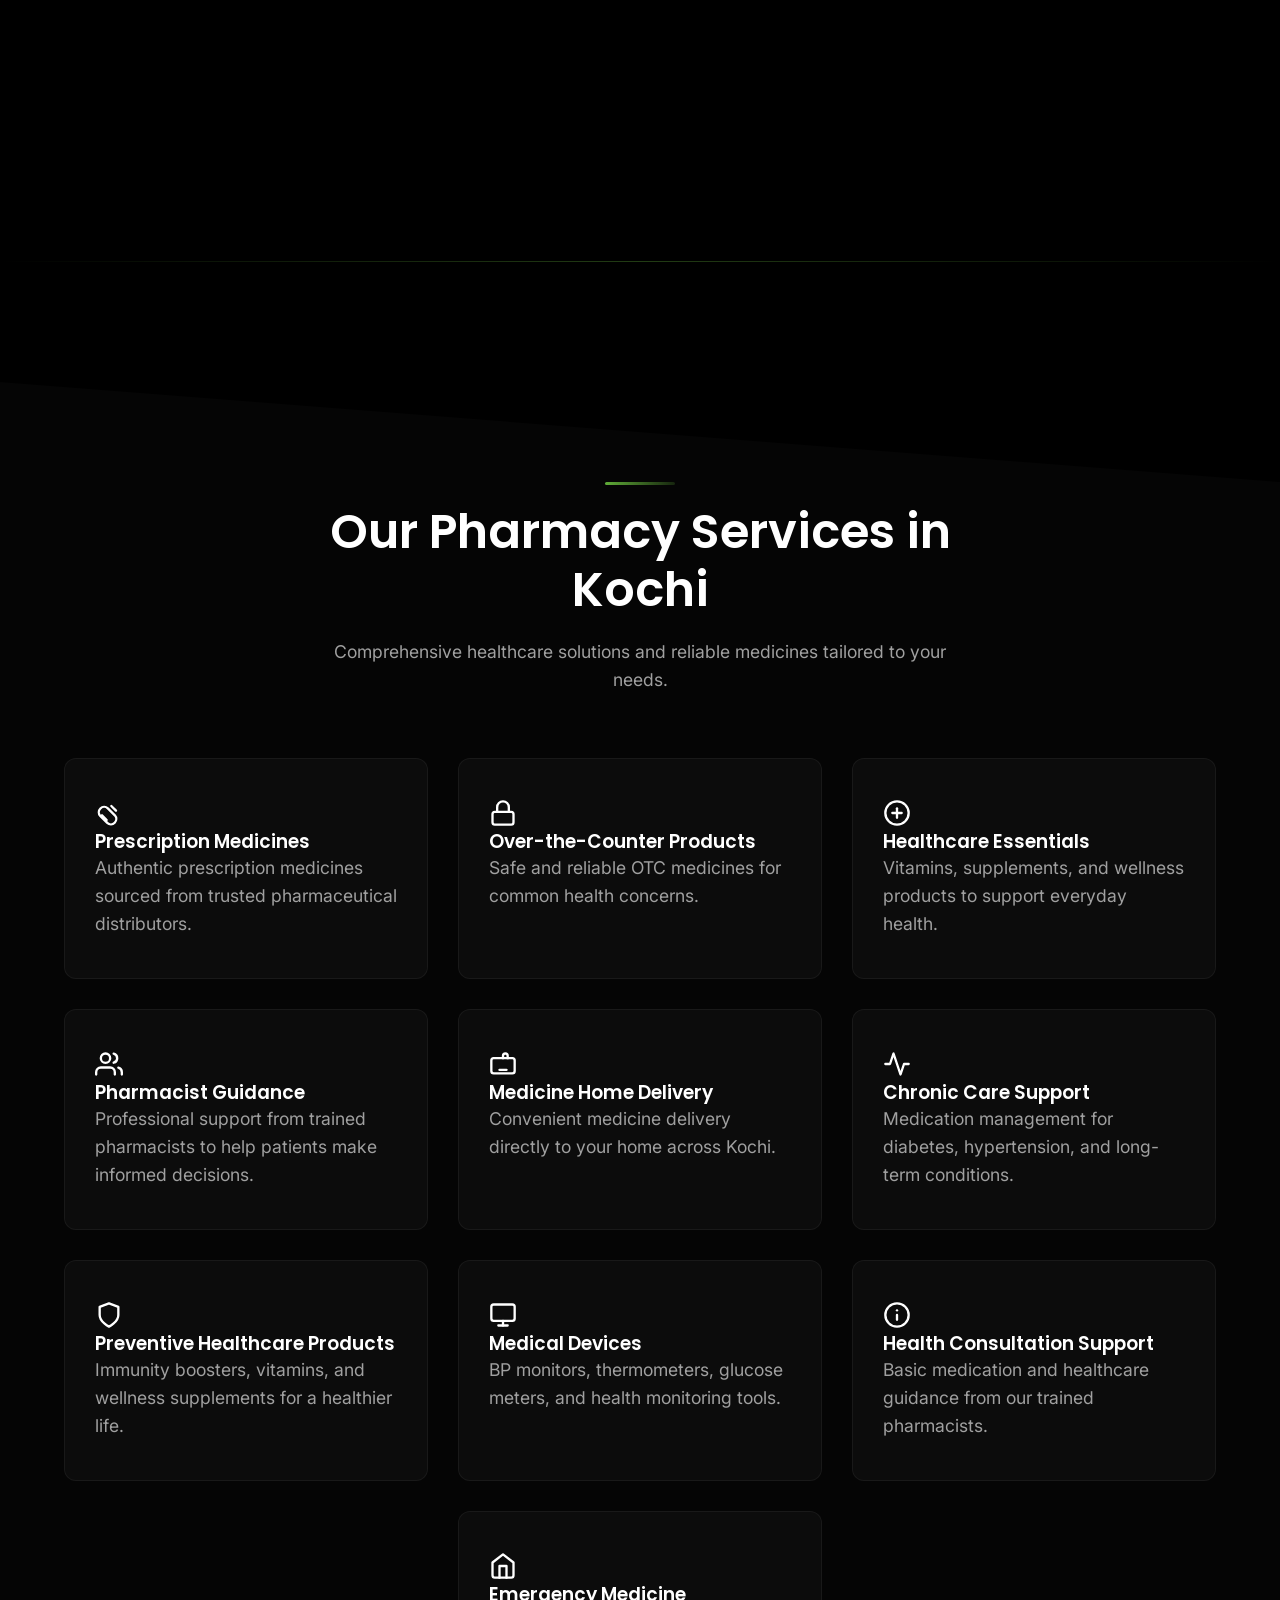
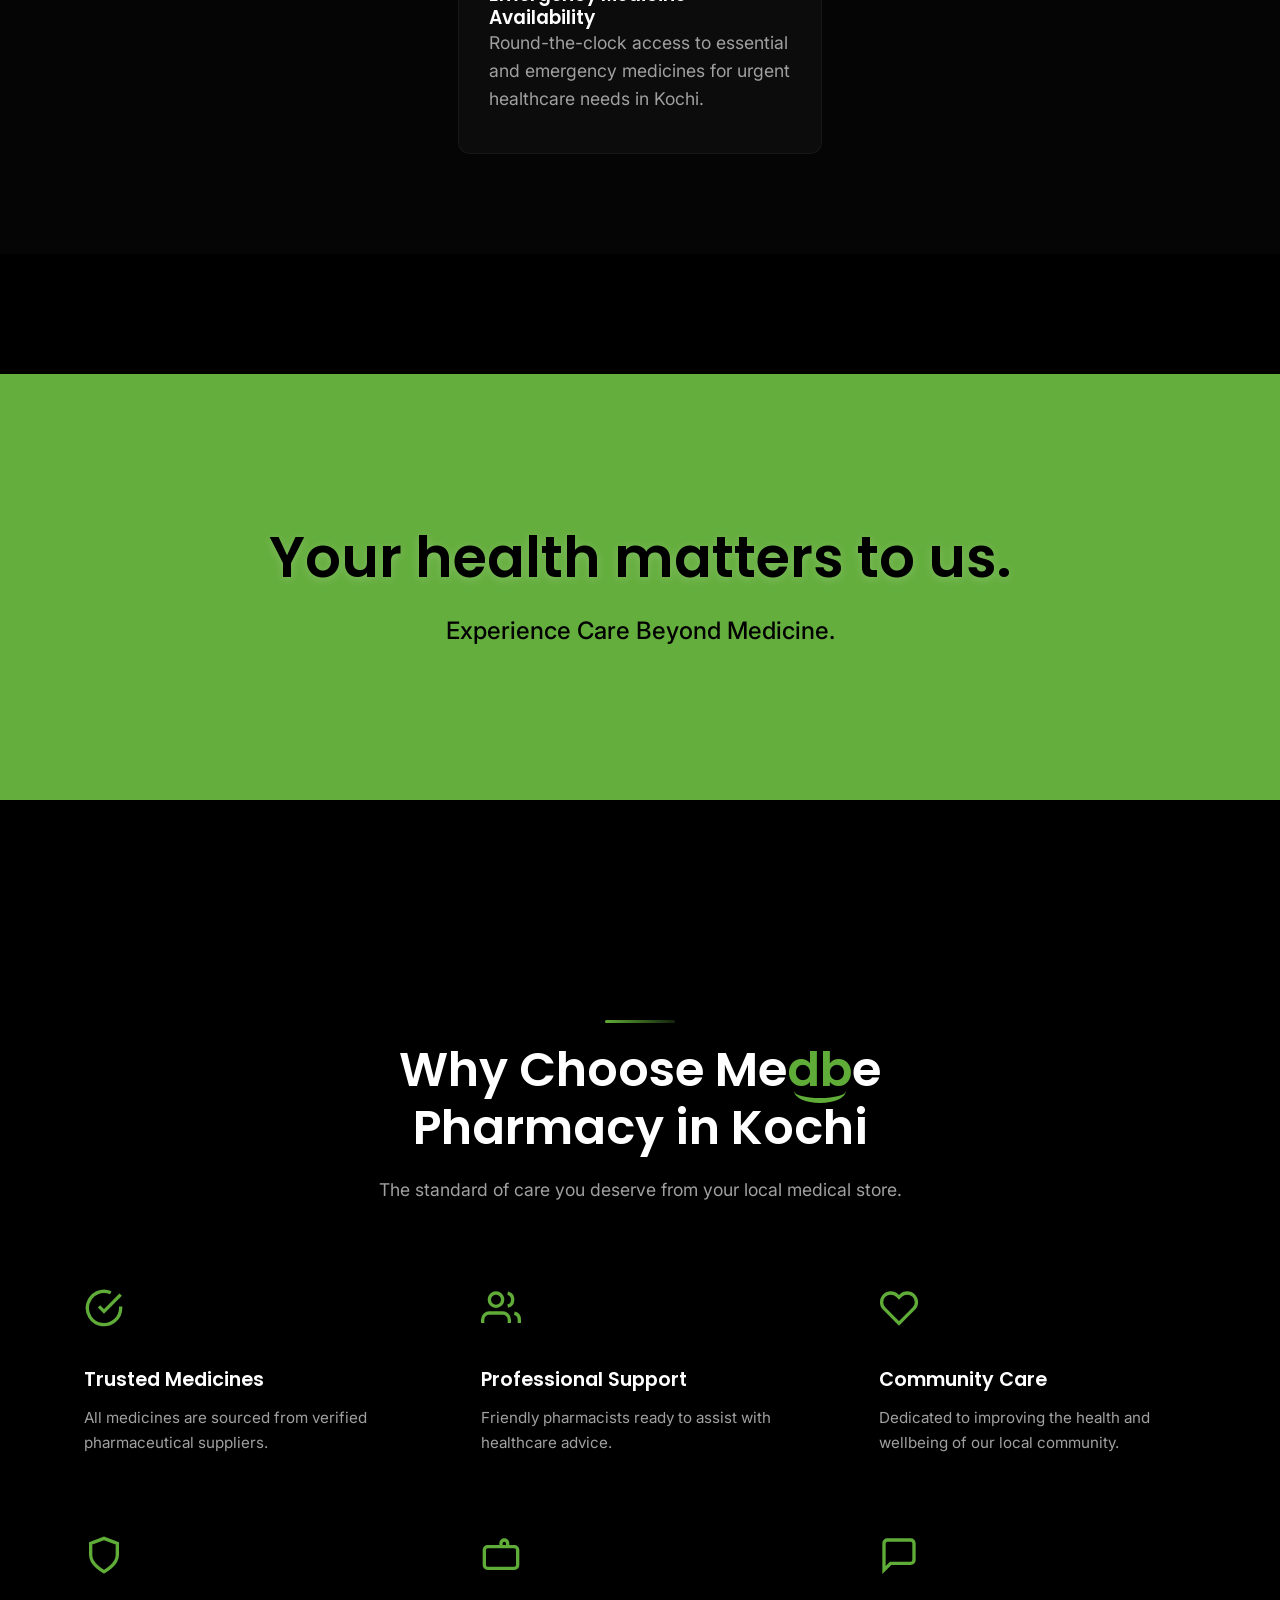
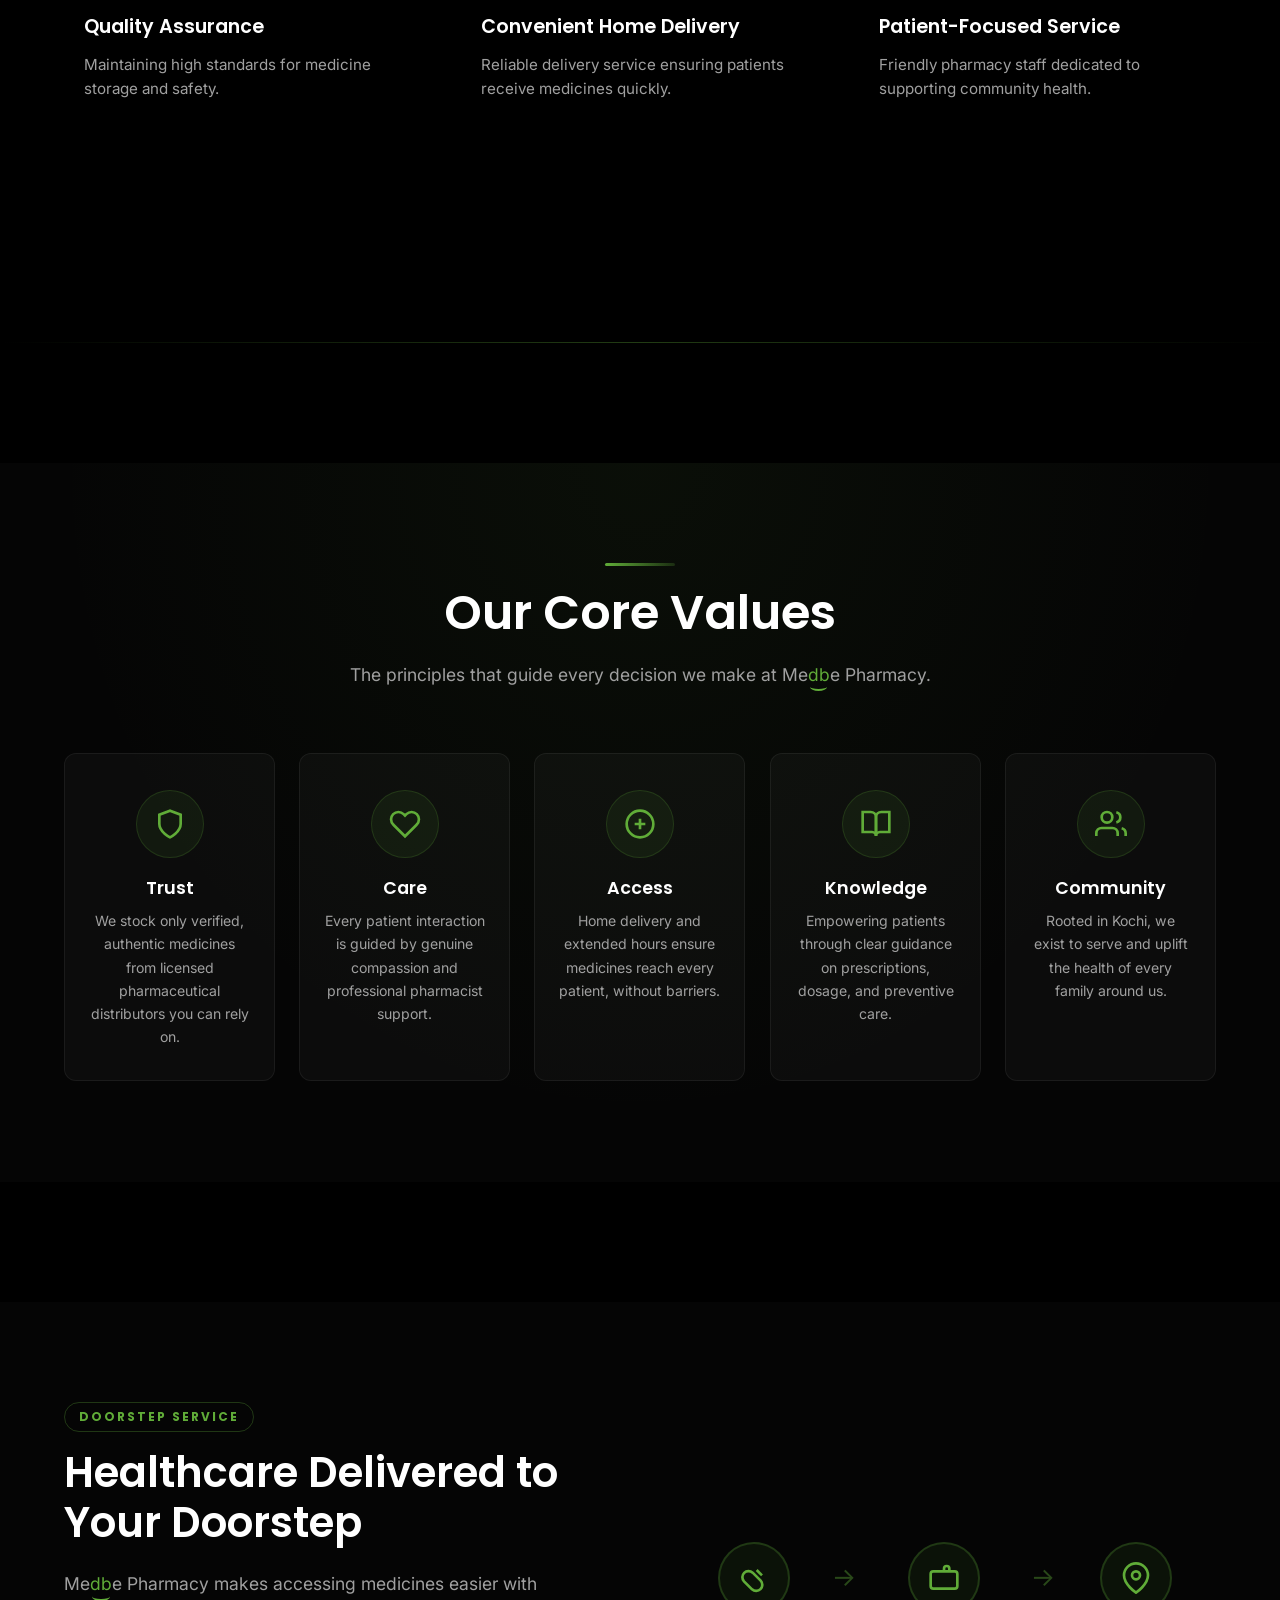
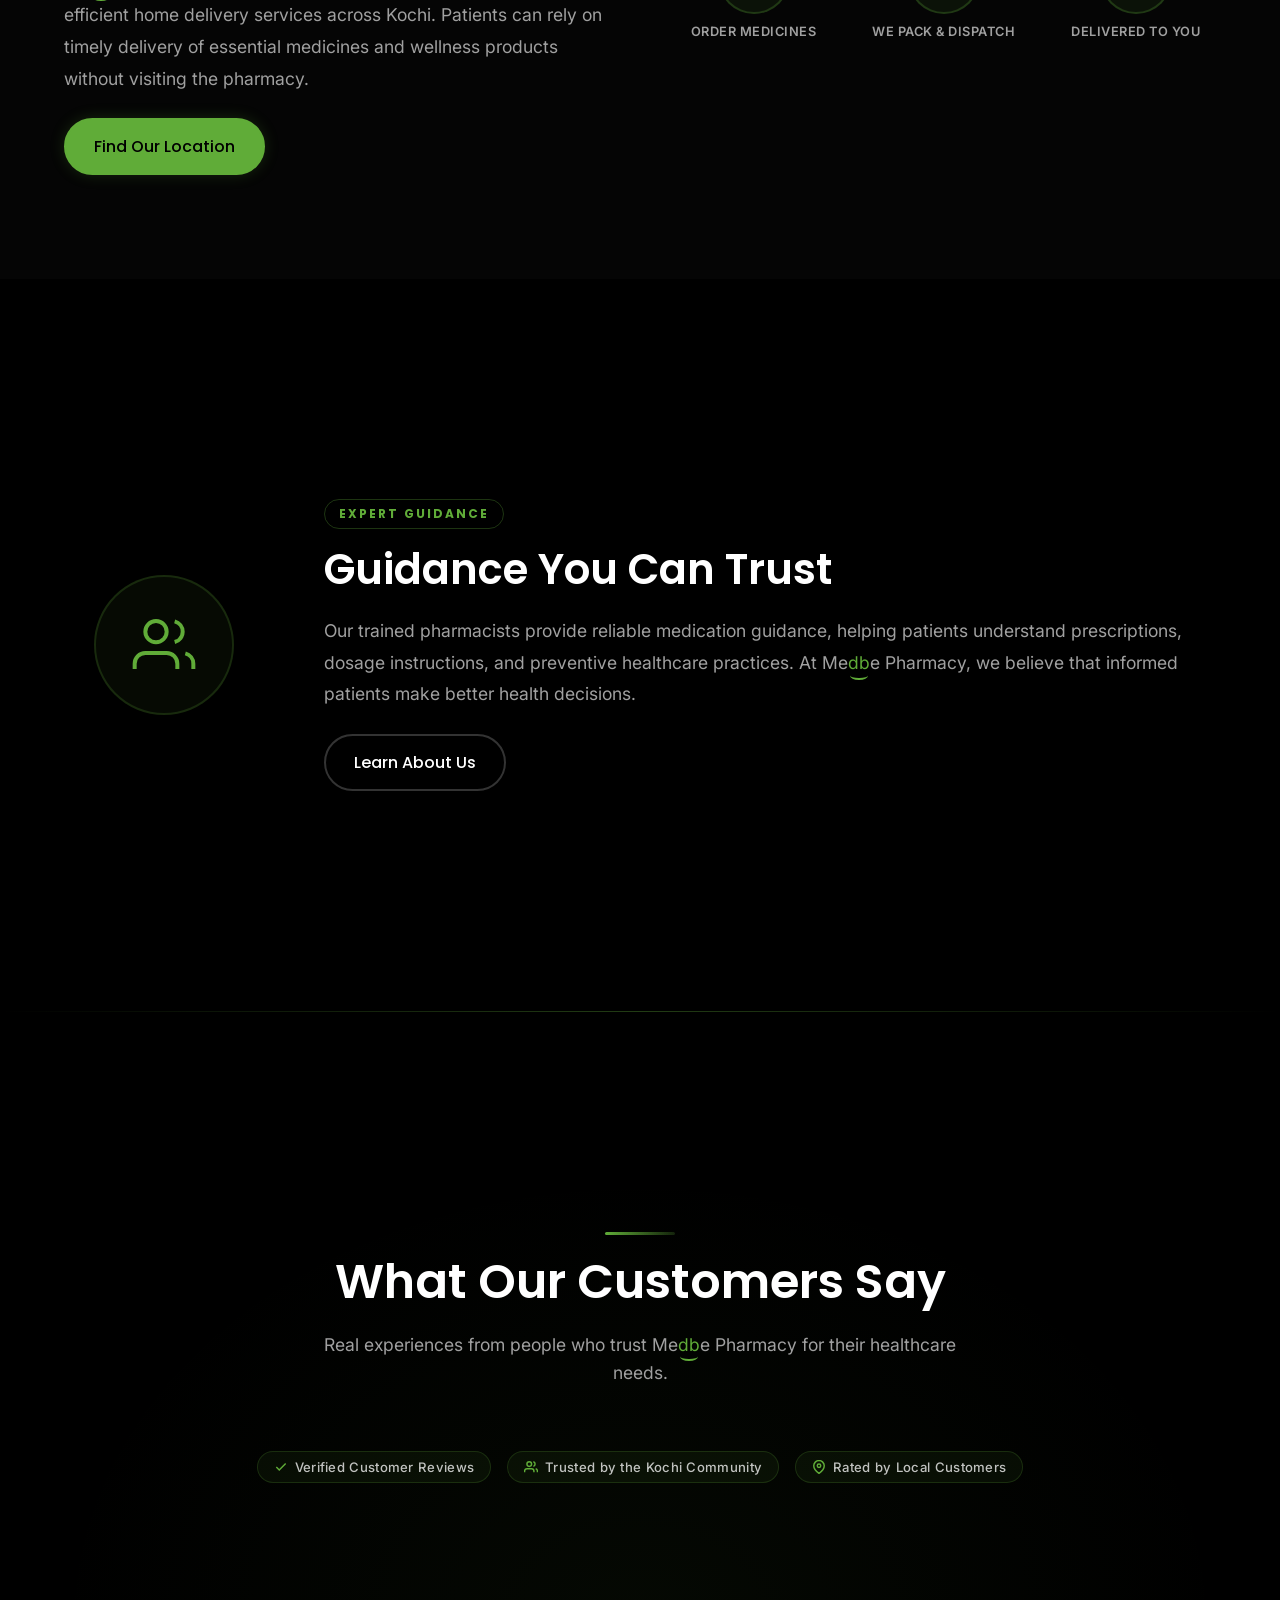
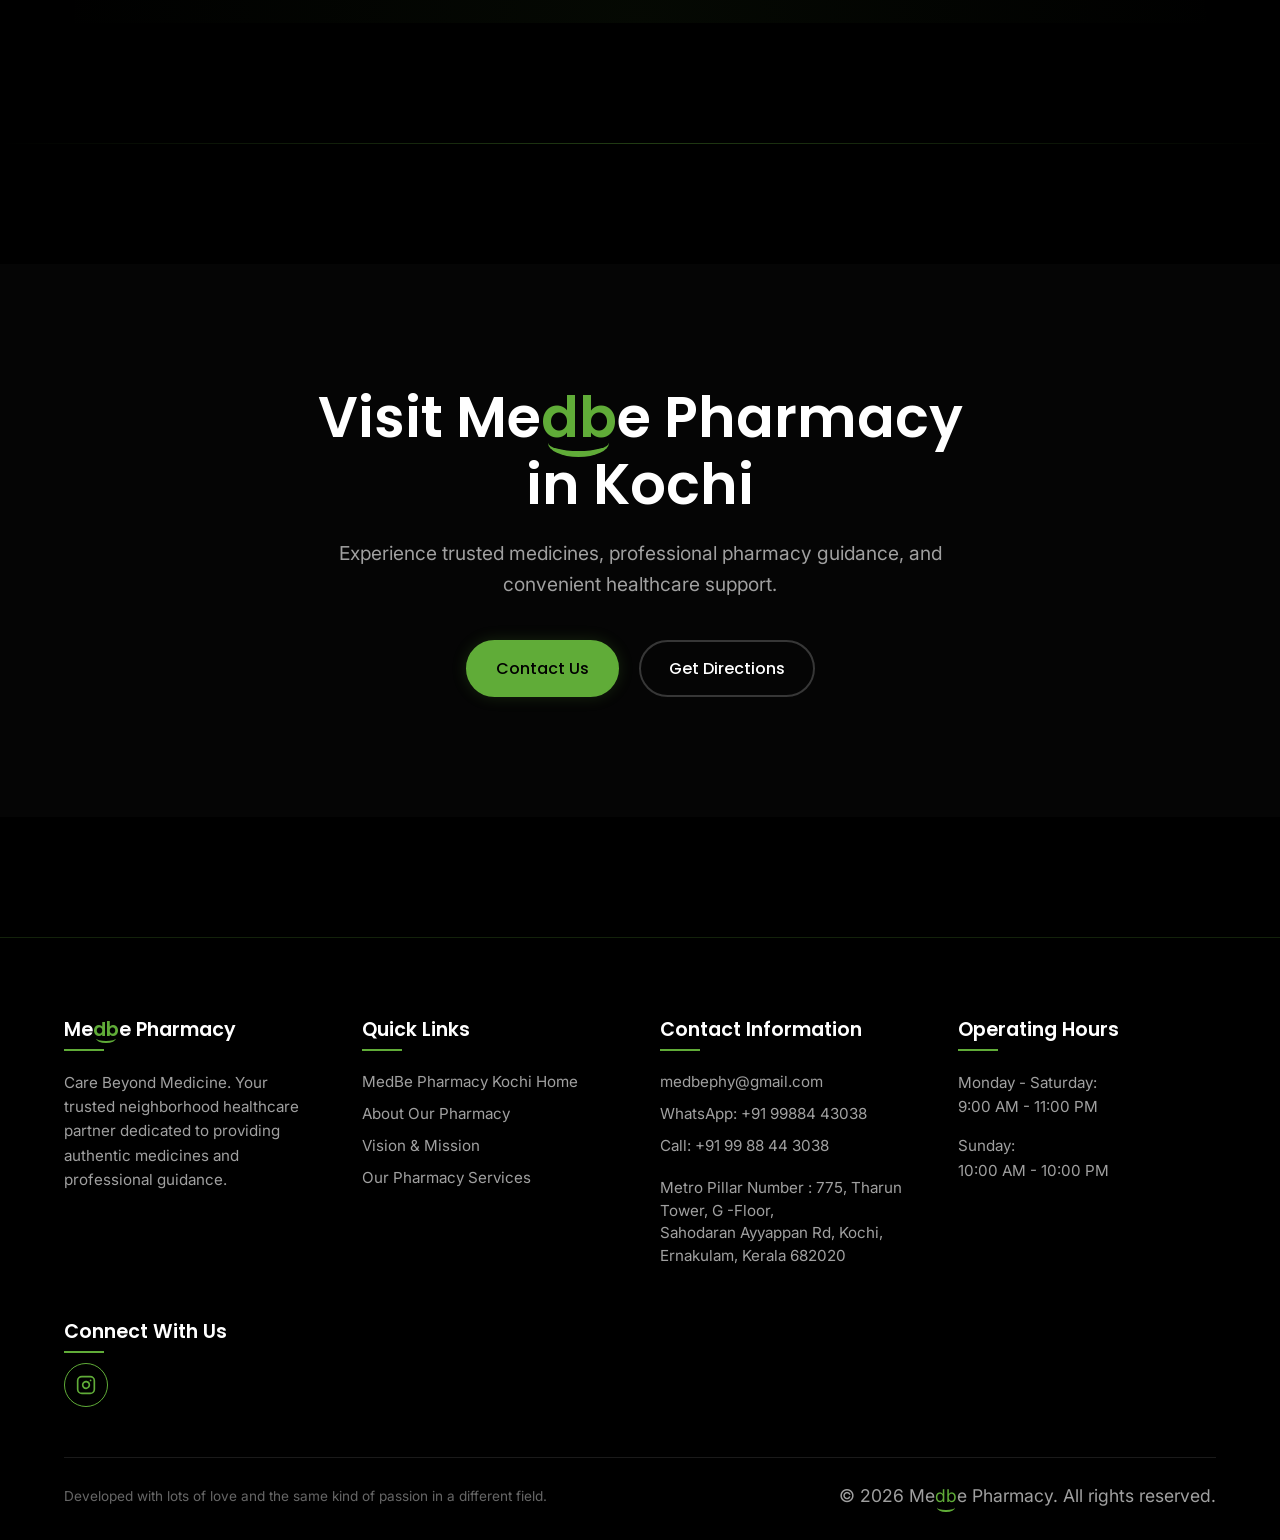
==== commit 20f08e27: "Removal of Store Number + Removal of extra spaces" ====
--- a/index.html
+++ b/index.html
@@ -1,4 +1,4 @@
-﻿<!DOCTYPE html>
+<!DOCTYPE html>
 <html lang="en">
 
 <head>
@@ -37,7 +37,7 @@
       "image": "https://medbe.in/assets/images/storefront.jpg",
       "@id": "https://medbe.in/",
       "url": "https://medbe.in/",
-      "telephone": "+919988446774",
+      "telephone": "+919988443038",
       "priceRange": "$$",
       "sameAs": ["https://www.instagram.com/medbe_pharmacy/"],
       "address": {
@@ -322,10 +322,7 @@
                     <p style="margin-bottom: 10px;"><strong>Me<span class="brand-db">db</span>e Pharmacy</strong></p>
                     <p style="color: #ccc; margin-bottom: 15px; font-size: 0.95rem;">Tharun Tower, G-Floor, Sahodaran
                         Ayyappan Rd<br>Kochi, Ernakulam, Kerala 682020</p>
-                    <p style="margin-bottom: 15px;">Phone: <a href="tel:+919988446774"
-                            style="color: var(--medbe-green); font-weight: 600; text-decoration: none;">+91 99884
-                            46774</a>
-                    </p>
+
                     <a href="https://maps.app.goo.gl/WDmPuEJdT8tqZ5Nn8" target="_blank" rel="noopener noreferrer"
                         class="nap-map-link"
                         style="display: inline-block; color: var(--medbe-green); text-decoration: none; font-weight: 500;">Get
--- a/assets/css/style.css
+++ b/assets/css/style.css
@@ -947,7 +947,7 @@
     display: grid;
     grid-template-columns: 1fr 1fr;
     gap: 60px;
-    align-items: center;
+    align-items: start;
     margin-bottom: var(--section-padding);
 }
 
@@ -1409,6 +1409,249 @@
 .support-text p {
     font-size: 1.1rem;
     line-height: 1.8;
+}
+
+/* =============================================
+   MEDBE STORY PAGE SPECIFIC
+   ============================================= */
+
+.story-hero {
+    background-color: var(--bg-black);
+    padding: 180px 0 100px;
+    text-align: center;
+    border-bottom: 1px solid rgba(255, 255, 255, 0.05);
+}
+
+.page-hero-container {
+    position: relative;
+    z-index: 2;
+}
+
+.honeycomb-pattern-overlay {
+    position: absolute;
+    top: 0;
+    left: 0;
+    right: 0;
+    bottom: 0;
+    background-image: url('[data-uri]');
+    opacity: 0.6;
+    z-index: 1;
+    pointer-events: none;
+}
+
+.hero-bee-illustration {
+    margin: 40px auto 0;
+    width: 80px;
+    height: 80px;
+    opacity: 0.8;
+}
+
+.story-content-section {
+    padding: var(--section-padding);
+    background-color: var(--bg-darker);
+}
+
+.story-grid {
+    display: grid;
+    grid-template-columns: 1fr 1fr;
+    gap: 60px;
+    align-items: center;
+}
+
+.story-paragraphs p {
+    margin-bottom: 20px;
+    font-size: 1.1rem;
+    line-height: 1.8;
+}
+
+/* Hexagon Cluster */
+.hexagon-cluster {
+    position: relative;
+    height: 400px;
+    display: flex;
+    justify-content: center;
+    align-items: center;
+}
+
+.hex {
+    position: absolute;
+    width: 140px;
+    height: 160px;
+    background-color: rgba(96, 172, 56, 0.05);
+    clip-path: polygon(50% 0%, 100% 25%, 100% 75%, 50% 100%, 0% 75%, 0% 25%);
+    display: flex;
+    justify-content: center;
+    align-items: center;
+    border: 2px solid rgba(96, 172, 56, 0.2);
+    transition: all 0.4s ease;
+}
+
+.hex:hover {
+    background-color: rgba(96, 172, 56, 0.15);
+    border-color: var(--medbe-green);
+    transform: scale(1.05);
+    z-index: 5;
+}
+
+.hex-inner {
+    display: flex;
+    flex-direction: column;
+    align-items: center;
+    gap: 12px;
+    color: var(--medbe-green);
+}
+
+.hex-inner span {
+    font-family: var(--font-heading);
+    font-weight: 600;
+    font-size: 0.9rem;
+    letter-spacing: 1px;
+    text-transform: uppercase;
+}
+
+.hex-1 {
+    top: 50px;
+    left: 5%;
+    animation: float 6s ease-in-out infinite;
+}
+
+.hex-2 {
+    top: 120px;
+    right: 5%;
+    animation: float-delayed 7s ease-in-out infinite;
+}
+
+.hex-3 {
+    bottom: 50px;
+    left: 50%;
+    transform: translateX(-50%);
+    animation: float 8s ease-in-out infinite;
+}
+
+/* =============================================
+   DR. DEJ AMBASSADOR SECTION
+   ============================================= */
+
+.ambassador-section {
+    padding: var(--section-padding);
+    background-color: var(--bg-black);
+    position: relative;
+    overflow: hidden;
+}
+
+.ambassador-grid {
+    display: grid;
+    grid-template-columns: 1fr 1fr;
+    gap: 60px;
+    align-items: center;
+}
+
+.ambassador-points {
+    display: flex;
+    flex-direction: column;
+    gap: 25px;
+    margin-bottom: 30px;
+}
+
+.point-item {
+    display: flex;
+    align-items: flex-start;
+    gap: 20px;
+    background: var(--bg-card);
+    padding: 24px;
+    border-radius: var(--border-radius);
+    border: 1px solid rgba(255, 255, 255, 0.05);
+    transition: transform 0.3s ease, border-color 0.3s ease;
+}
+
+.point-item:hover {
+    transform: translateX(10px);
+    border-color: rgba(96, 172, 56, 0.4);
+}
+
+.point-icon-wrap {
+    color: var(--medbe-green);
+    background: rgba(96, 172, 56, 0.1);
+    padding: 12px;
+    border-radius: 50%;
+    display: flex;
+    align-items: center;
+    justify-content: center;
+    flex-shrink: 0;
+}
+
+.point-content h3 {
+    font-size: 1.25rem;
+    margin-bottom: 10px;
+    color: var(--text-primary);
+    display: flex;
+    align-items: center;
+    gap: 8px;
+}
+
+.point-letter {
+    color: var(--medbe-green);
+    font-size: 1.8rem;
+    font-weight: 700;
+}
+
+.point-content p {
+    font-size: 1.05rem;
+    line-height: 1.6;
+    margin: 0;
+}
+
+.ambassador-closing {
+    margin-top: 40px;
+    padding-top: 25px;
+    border-top: 1px solid rgba(255, 255, 255, 0.1);
+}
+
+.ambassador-closing p {
+    margin-bottom: 5px;
+}
+
+.closing-tagline {
+    color: var(--medbe-green) !important;
+    font-size: 0.95rem !important;
+    font-weight: 500;
+    letter-spacing: 0.5px;
+}
+
+.ambassador-image-placeholder {
+    width: 100%;
+    min-height: 500px;
+    background: rgba(255, 255, 255, 0.02);
+    border: 2px dashed rgba(96, 172, 56, 0.3);
+    border-radius: var(--border-radius);
+    display: flex;
+    flex-direction: column;
+    justify-content: center;
+    align-items: center;
+    gap: 20px;
+    text-align: center;
+    color: rgba(255, 255, 255, 0.4);
+    font-family: var(--font-heading);
+    padding: 40px;
+    transition: all 0.3s ease;
+}
+
+.ambassador-image-placeholder:hover {
+    background: rgba(96, 172, 56, 0.05);
+    border-style: solid;
+    border-color: var(--medbe-green);
+    color: var(--medbe-green);
+}
+
+.placeholder-icon {
+    width: 80px;
+    height: 80px;
+    border-radius: 50%;
+    background: rgba(255, 255, 255, 0.05);
+    display: flex;
+    align-items: center;
+    justify-content: center;
+    color: inherit;
 }
 
 /* ----- Responsive Fixes ----- */
--- a/assets/css/mobile.css
+++ b/assets/css/mobile.css
@@ -186,8 +186,8 @@
         gap: 40px !important;
     }
 
-    .home-delivery-left,
-    .home-delivery-right {
+    .home-delivery-wrapper .home-delivery-left,
+    .home-delivery-wrapper .home-delivery-right {
         display: contents !important;
     }
 
@@ -208,6 +208,14 @@
     .home-delivery-wrapper .coverage-highlight {
         order: 4;
         margin: 0 auto !important;
+    }
+
+    .how-it-works-section {
+        order: 5;
+    }
+
+    .visit-store-card {
+        order: 6;
     }
 
     /* === Global === */
@@ -552,6 +560,37 @@
    ============================================================ */
 @media (max-width: 768px) {
 
+    /* story.html grid stacking */
+    .story-grid,
+    .ambassador-grid {
+        grid-template-columns: 1fr !important;
+        gap: 40px;
+    }
+
+    .hexagon-cluster {
+        height: auto;
+        display: flex;
+        flex-direction: column;
+        gap: 20px;
+        align-items: center;
+        transform: none;
+        margin-top: 40px;
+    }
+
+    .hex {
+        position: static;
+        top: auto;
+        bottom: auto;
+        left: auto;
+        right: auto;
+        transform: none;
+        animation: none;
+    }
+
+    .ambassador-image-placeholder {
+        min-height: 300px;
+    }
+
     /* about.html grid stacking */
     .about-grid {
         grid-template-columns: 1fr !important;
@@ -587,4 +626,9 @@
     .inner-header h1 {
         font-size: 22px;
     }
+
+    /* Hide complex hexagon cluster on the smallest screens to save space */
+    .hexagon-cluster {
+        display: none;
+    }
 }
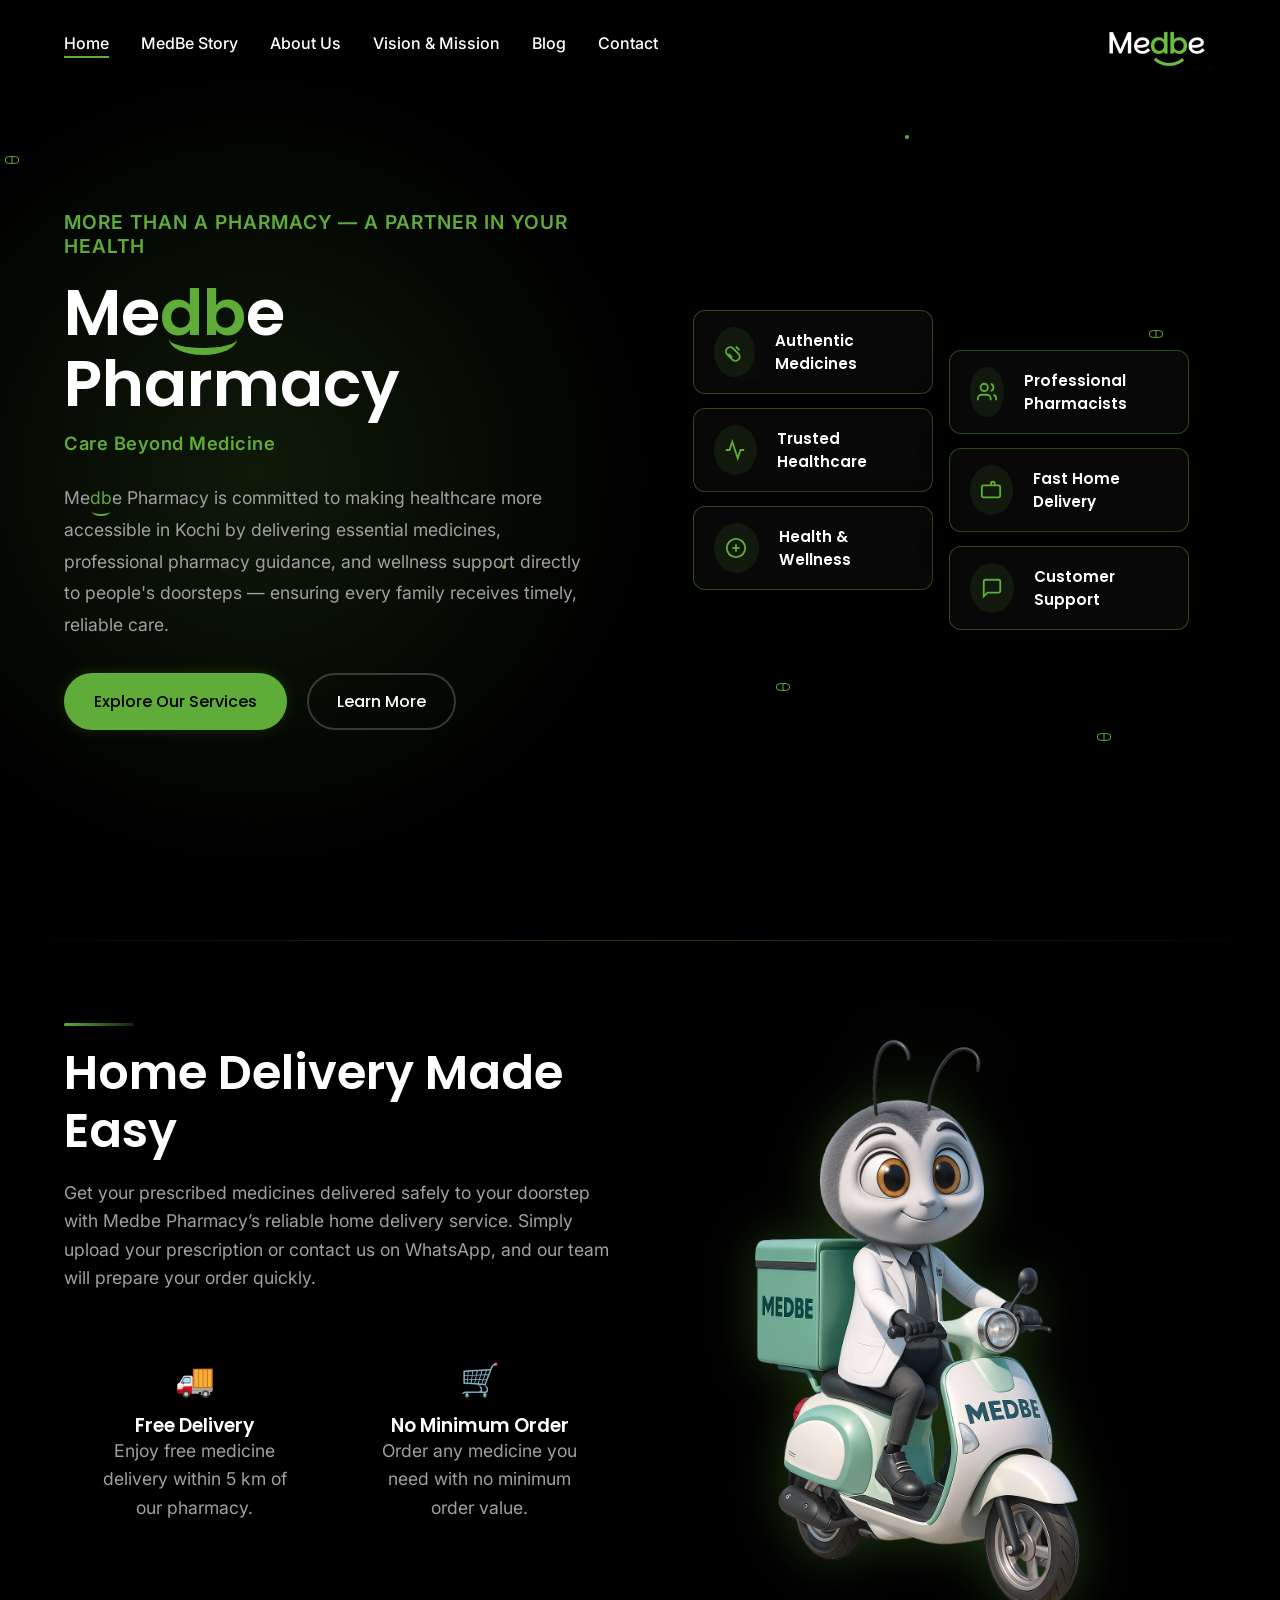
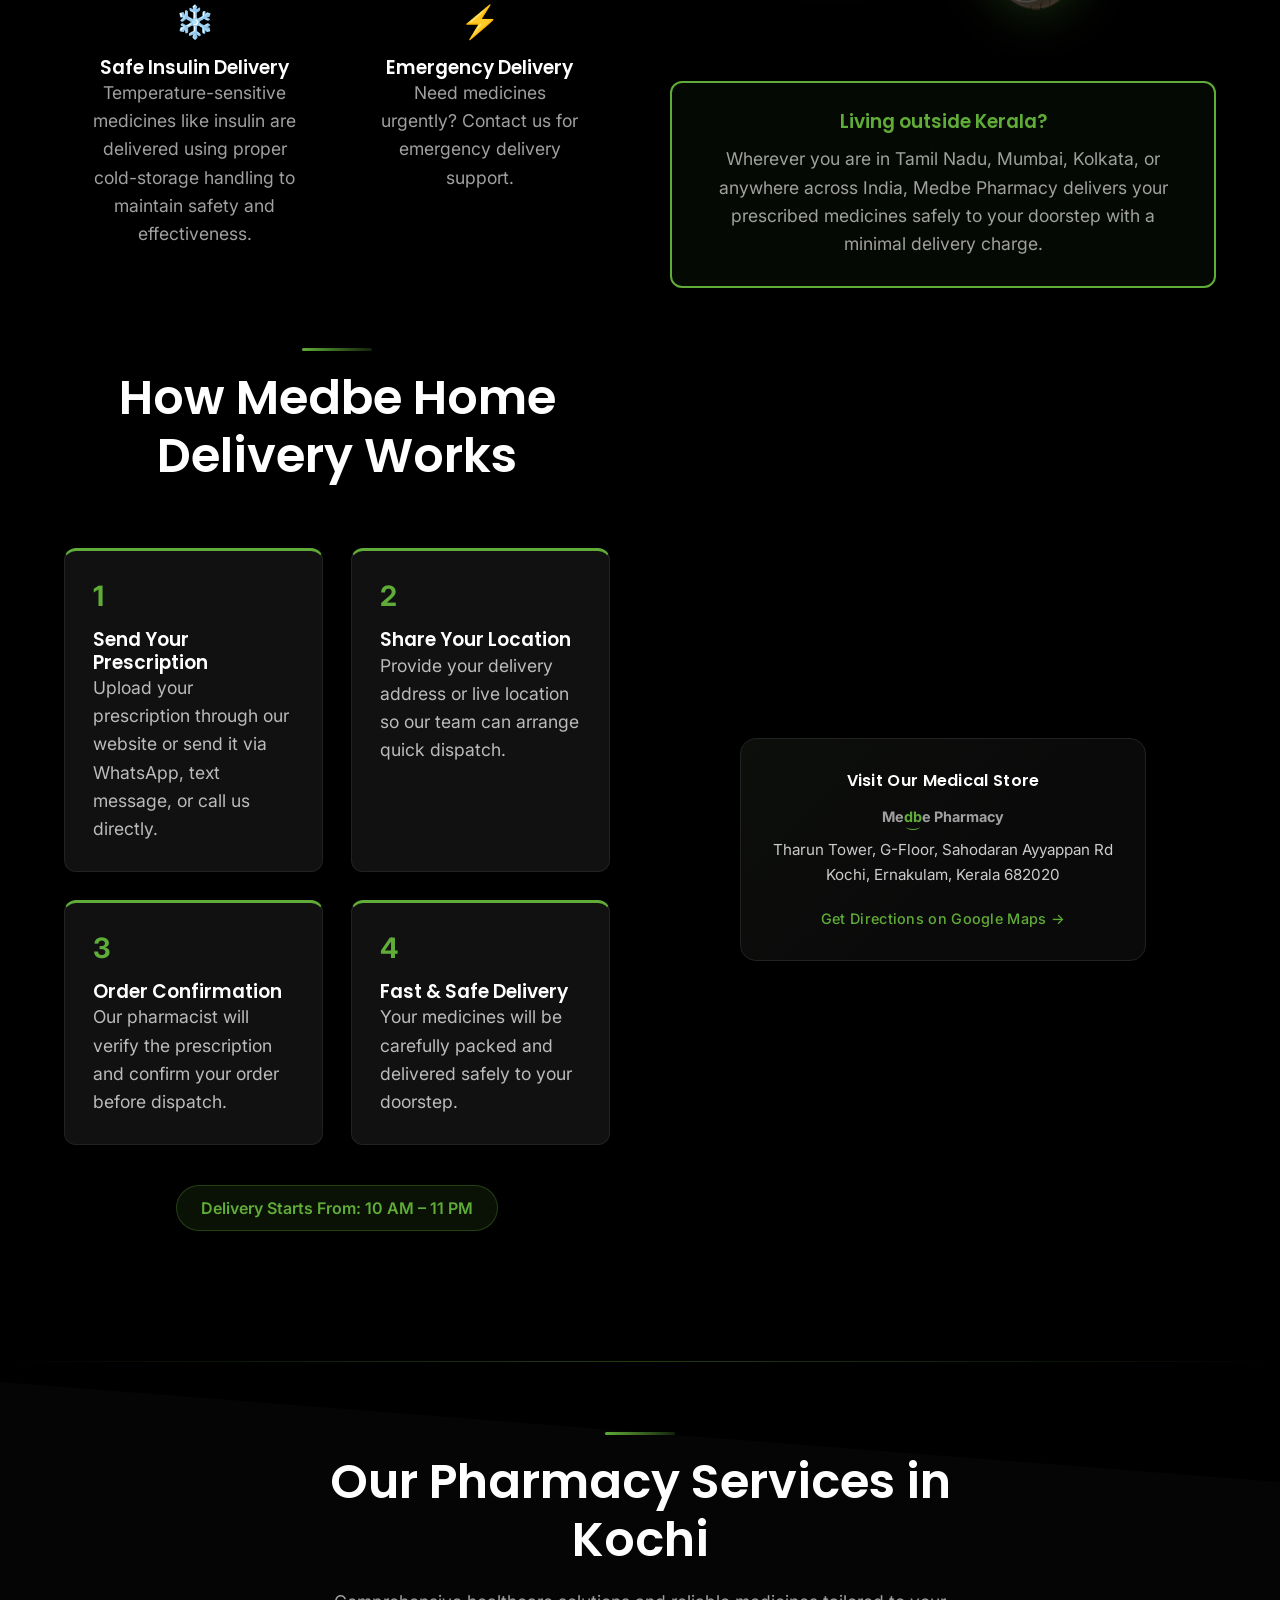
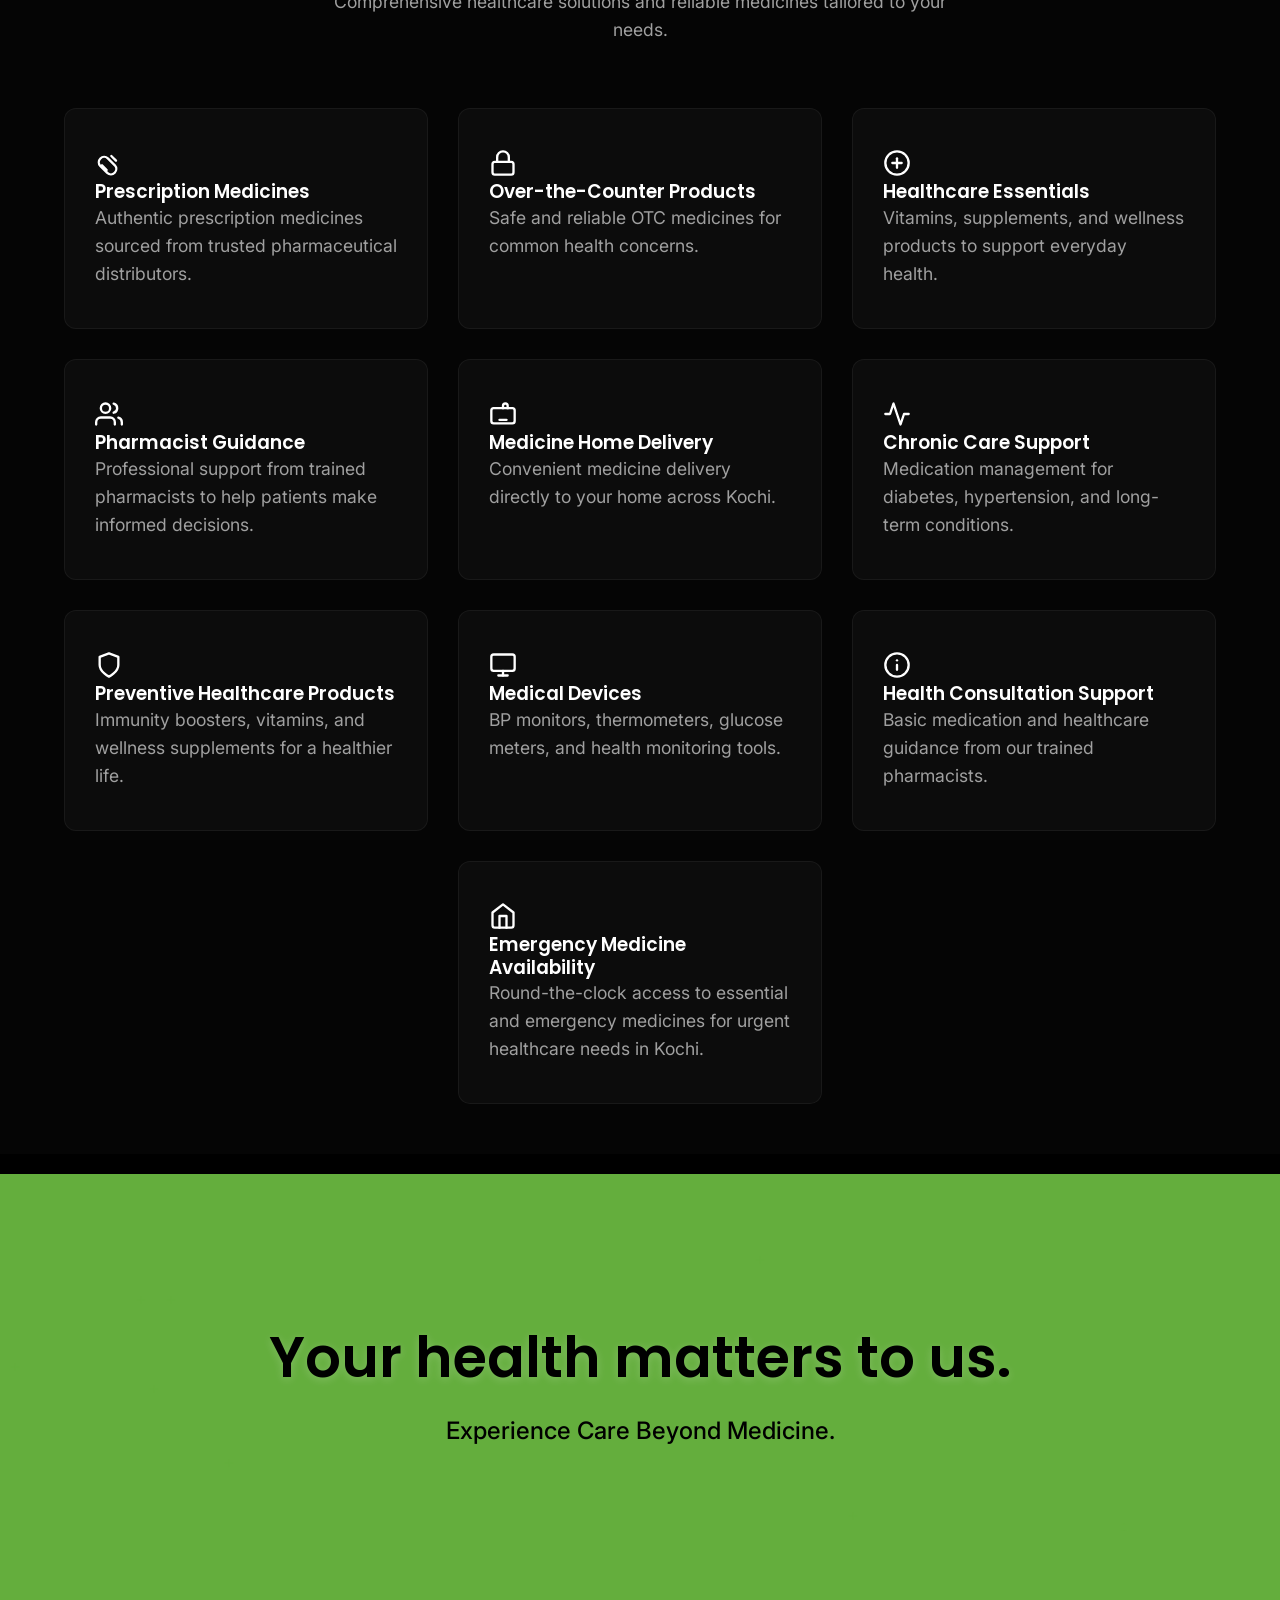
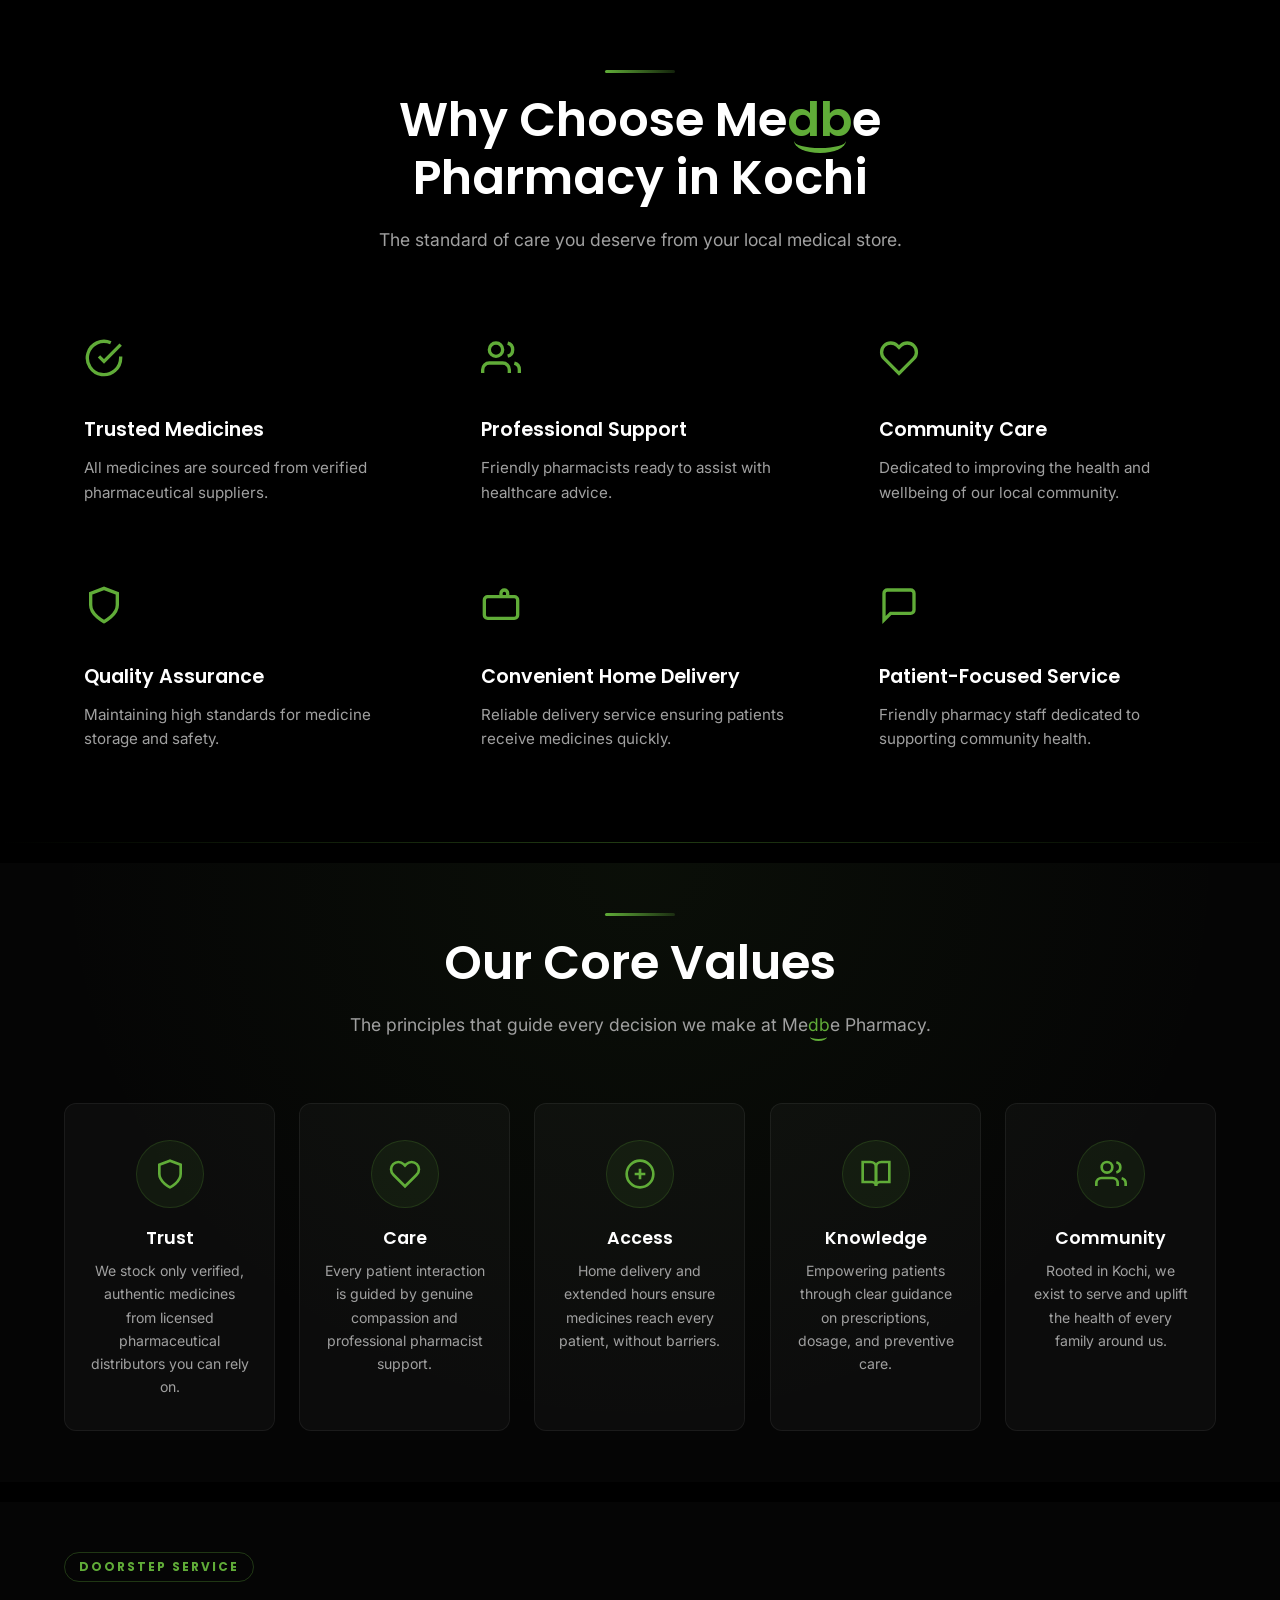
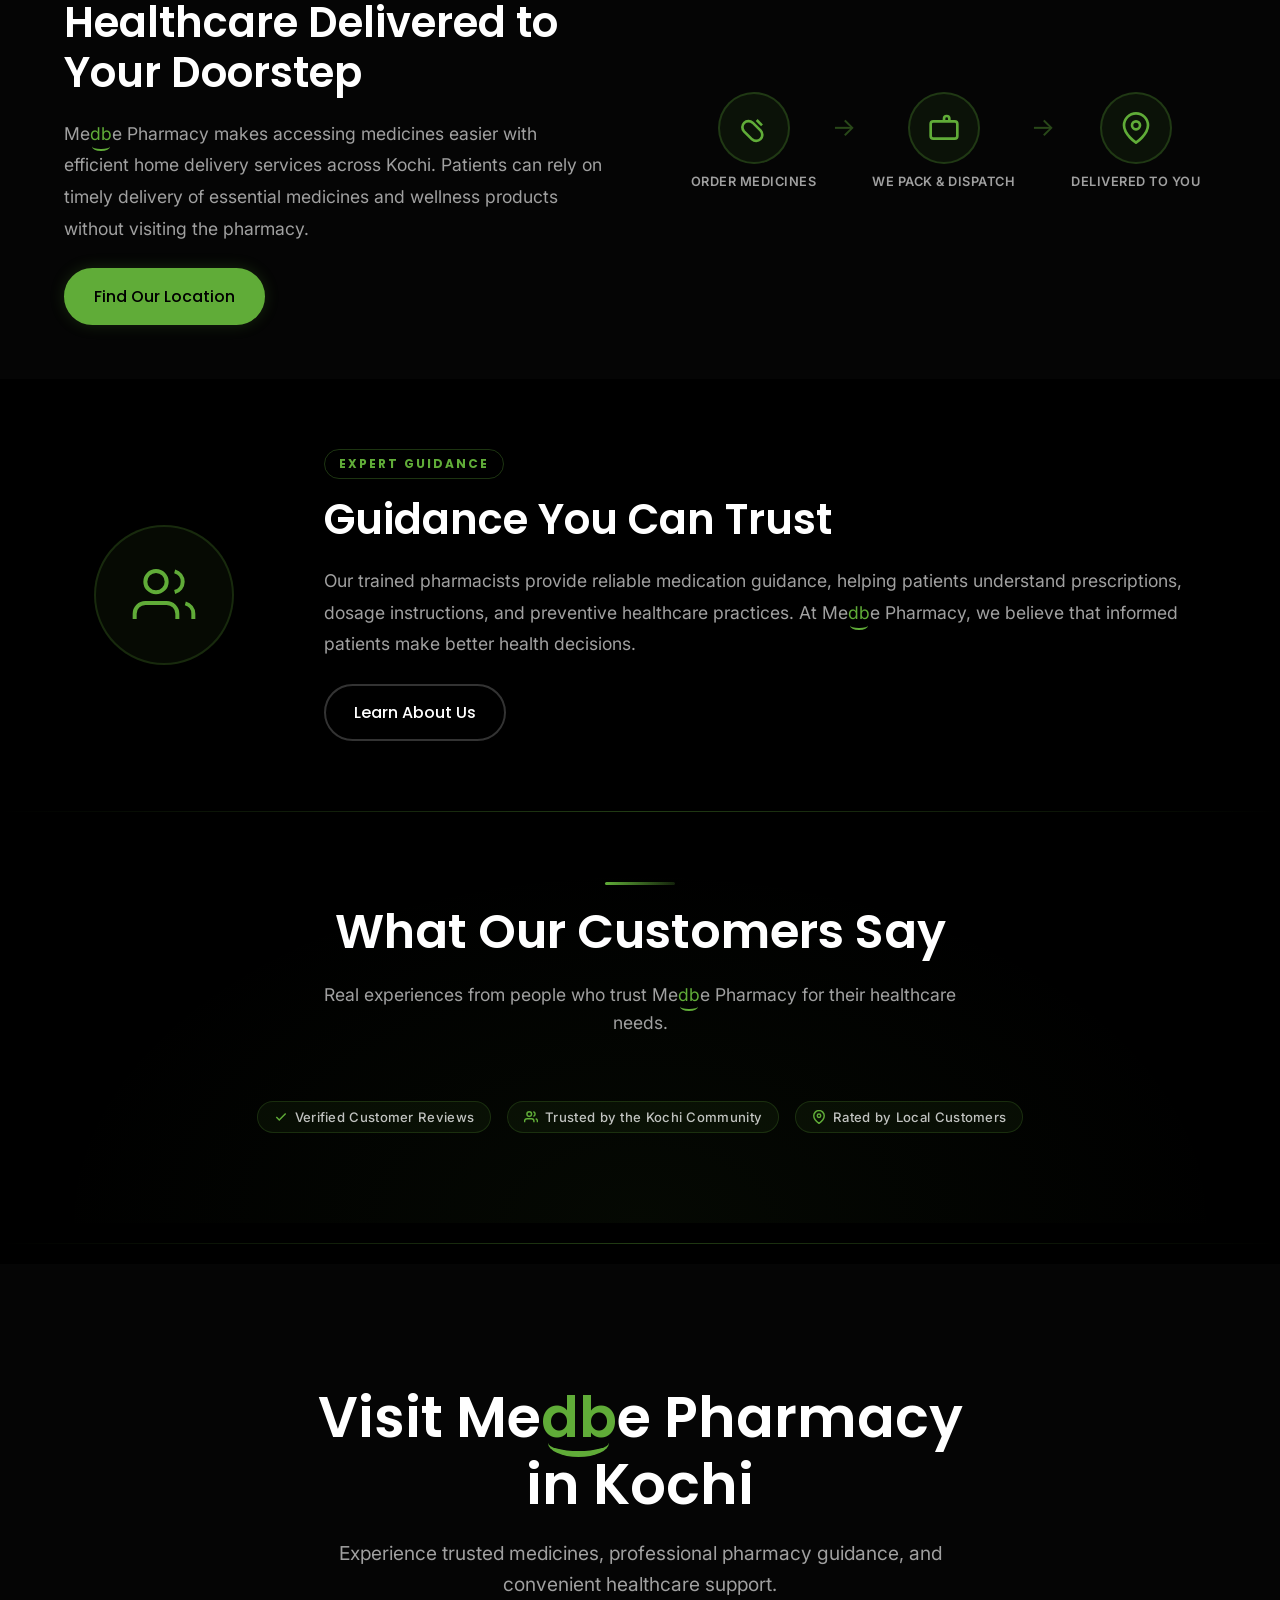
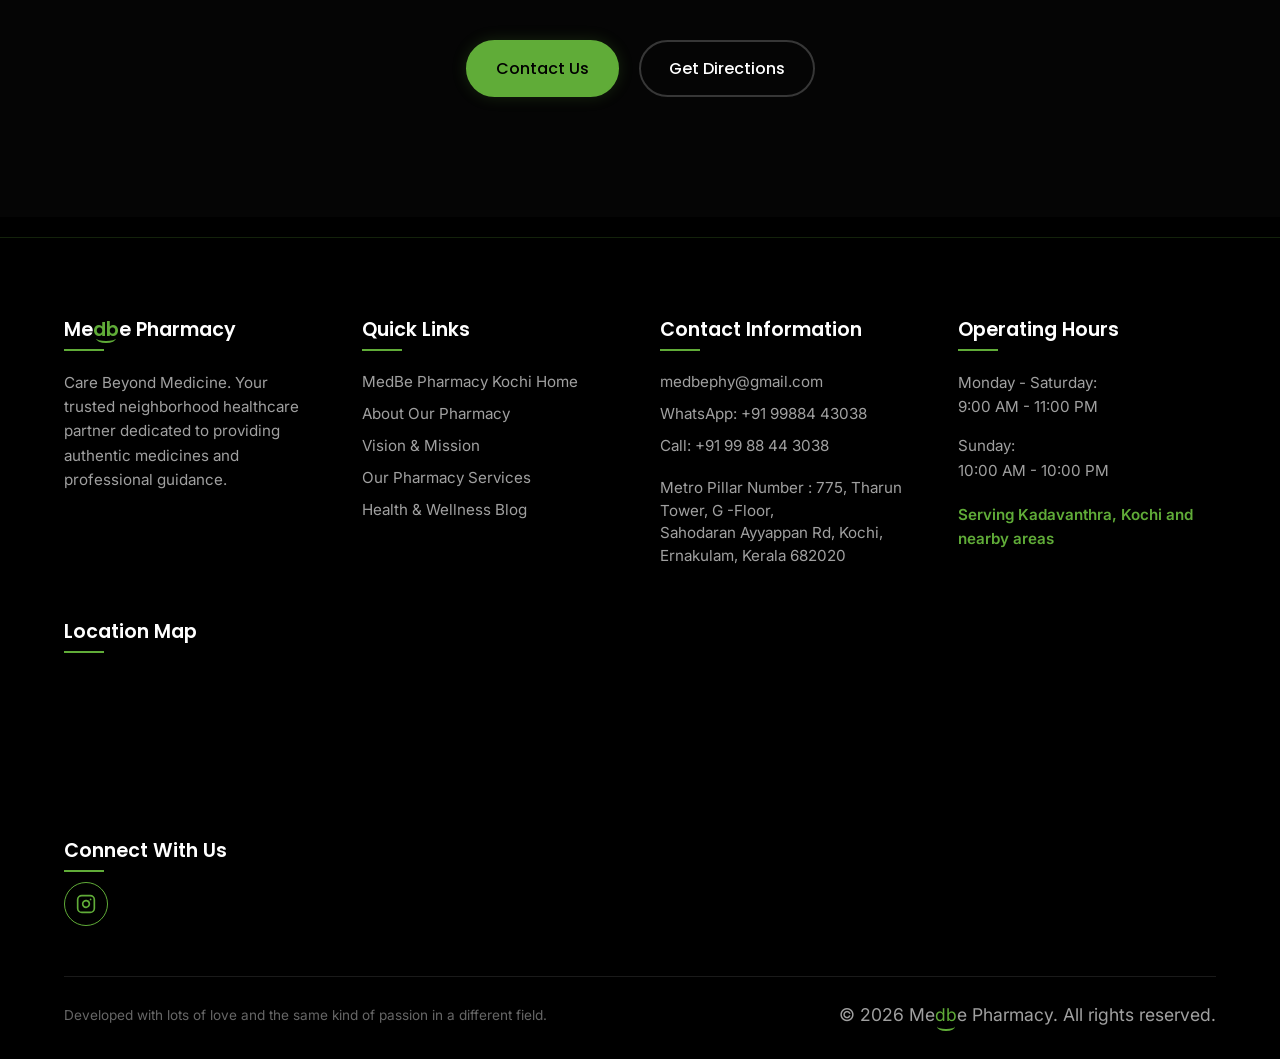
==== commit 3315ceb8: "Addition: Blog Page" ====
--- a/index.html
+++ b/index.html
@@ -34,26 +34,17 @@
       "@context": "https://schema.org",
       "@type": "Pharmacy",
       "name": "MedBe Pharmacy",
-      "image": "https://medbe.in/assets/images/storefront.jpg",
-      "@id": "https://medbe.in/",
-      "url": "https://medbe.in/",
-      "telephone": "+919988443038",
-      "priceRange": "$$",
-      "sameAs": ["https://www.instagram.com/medbe_pharmacy/"],
       "address": {
         "@type": "PostalAddress",
-        "streetAddress": "Tharun Tower, G-Floor, Sahodaran Ayyappan Rd",
+        "streetAddress": "S.A Road, Kadavanthra",
         "addressLocality": "Kochi",
         "addressRegion": "Kerala",
         "postalCode": "682020",
         "addressCountry": "IN"
       },
-      "geo": { "@type": "GeoCoordinates", "latitude": 9.9678, "longitude": 76.3015 },
-      "openingHoursSpecification": [
-        { "@type": "OpeningHoursSpecification", "dayOfWeek": ["Monday","Tuesday","Wednesday","Thursday","Friday","Saturday"], "opens": "09:00", "closes": "23:00" },
-        { "@type": "OpeningHoursSpecification", "dayOfWeek": "Sunday", "opens": "10:00", "closes": "22:00" }
-      ],
-      "description": "Trusted neighborhood medical store providing authentic medicines, healthcare products, and pharmacist guidance in Kochi."
+      "areaServed": "Kadavanthra, Kochi",
+      "telephone": "+91-9988443038",
+      "url": "https://medbe.in/"
     }
     </script>
 
--- a/assets/css/style.css
+++ b/assets/css/style.css
@@ -16,9 +16,8 @@
     --font-heading: 'Poppins', sans-serif;
     --font-body: 'Inter', sans-serif;
 
-    /* Layout & Spacing */
     --container-width: 1200px;
-    --section-padding: 100px 0;
+    --section-padding: 50px 0;
 
     /* Borders */
     --border-radius: 12px;
@@ -98,8 +97,8 @@
 }
 
 section {
-    margin-top: 120px;
-    margin-bottom: 120px;
+    margin-top: 20px;
+    margin-bottom: 20px;
 }
 
 /* Global Buttons */
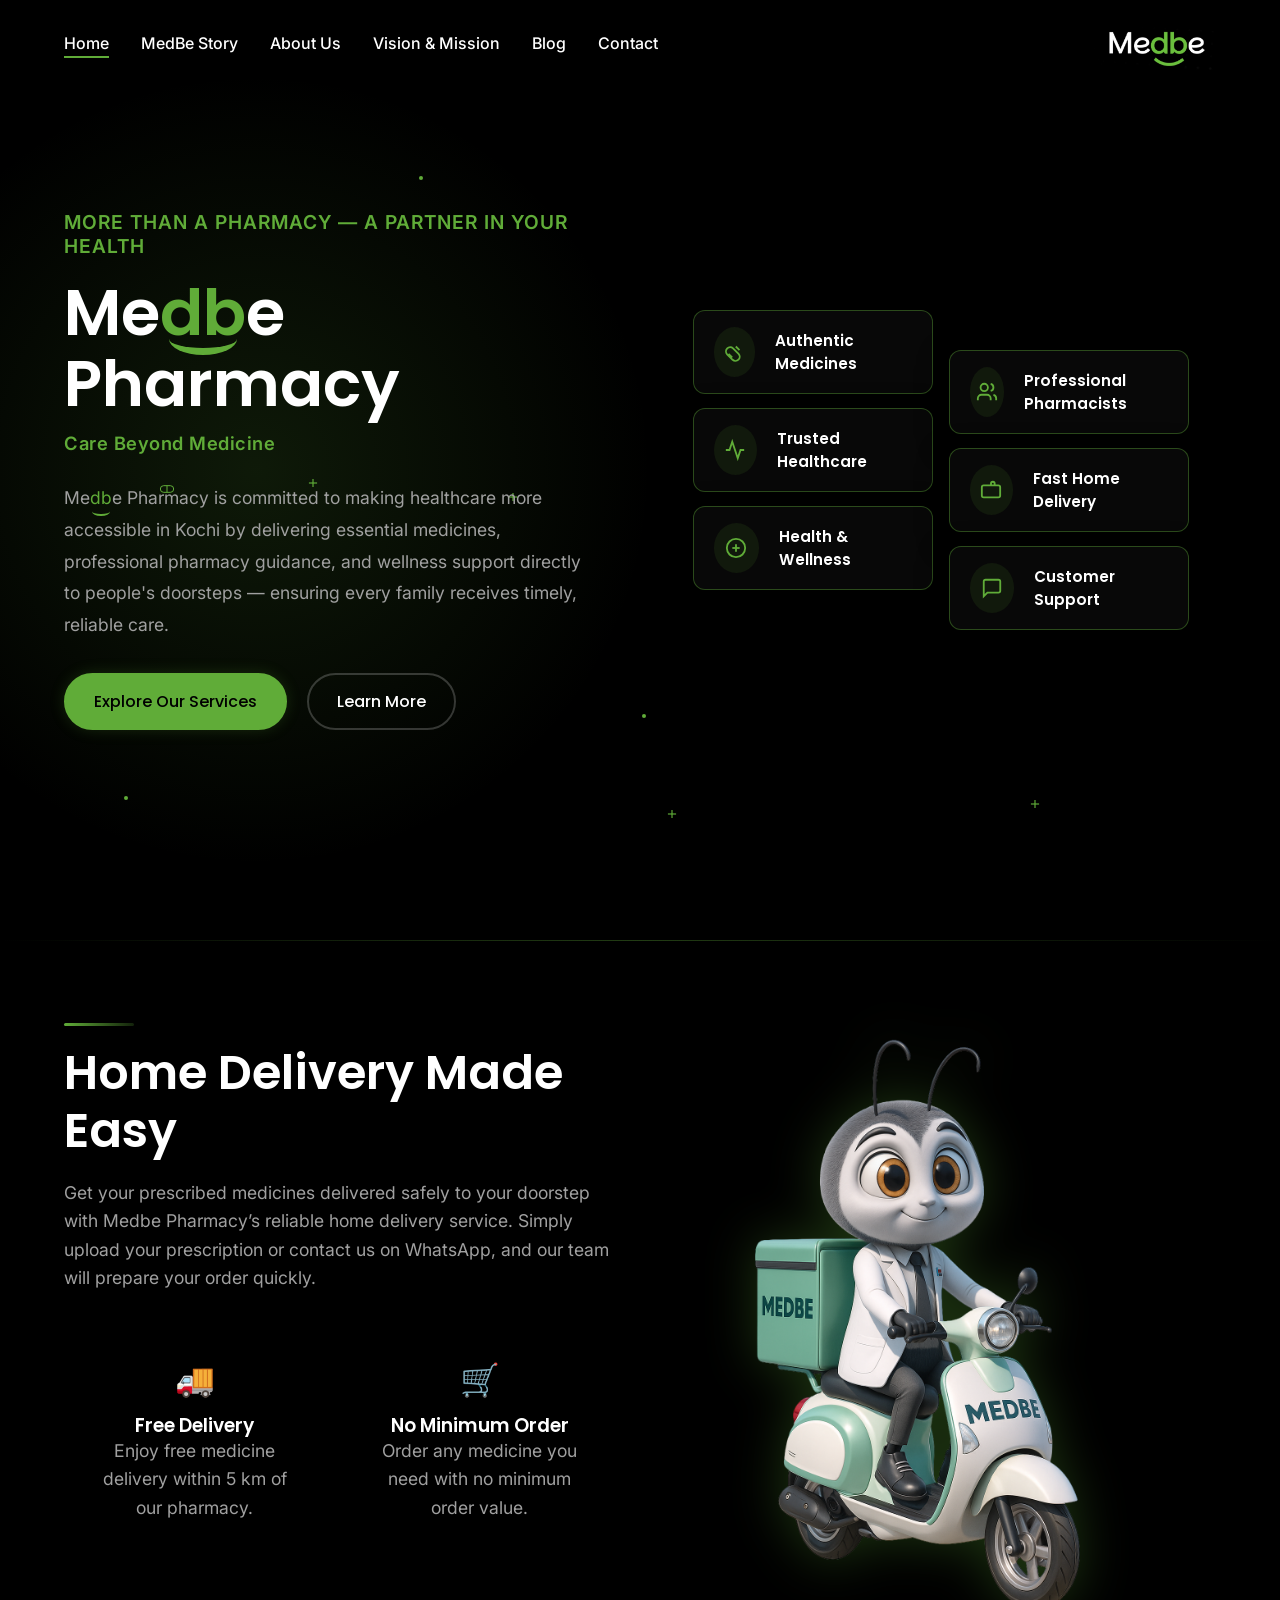
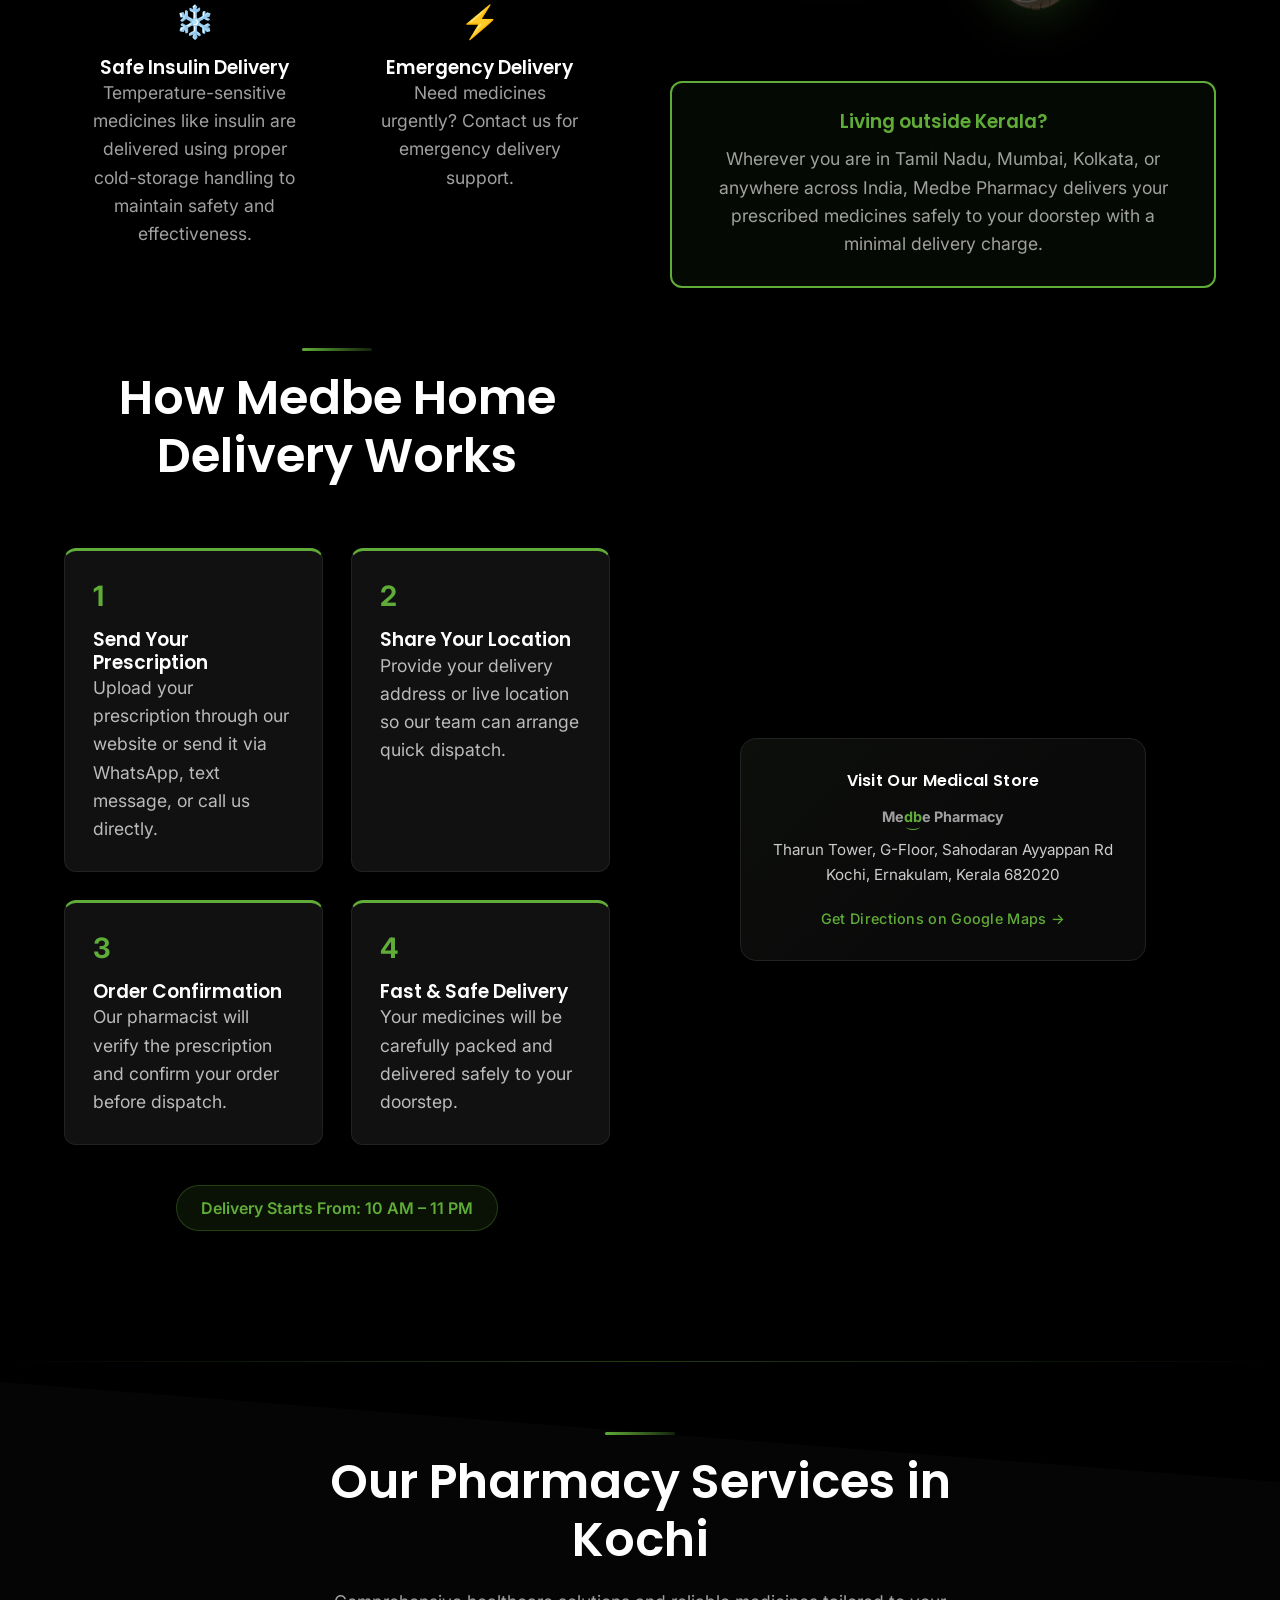
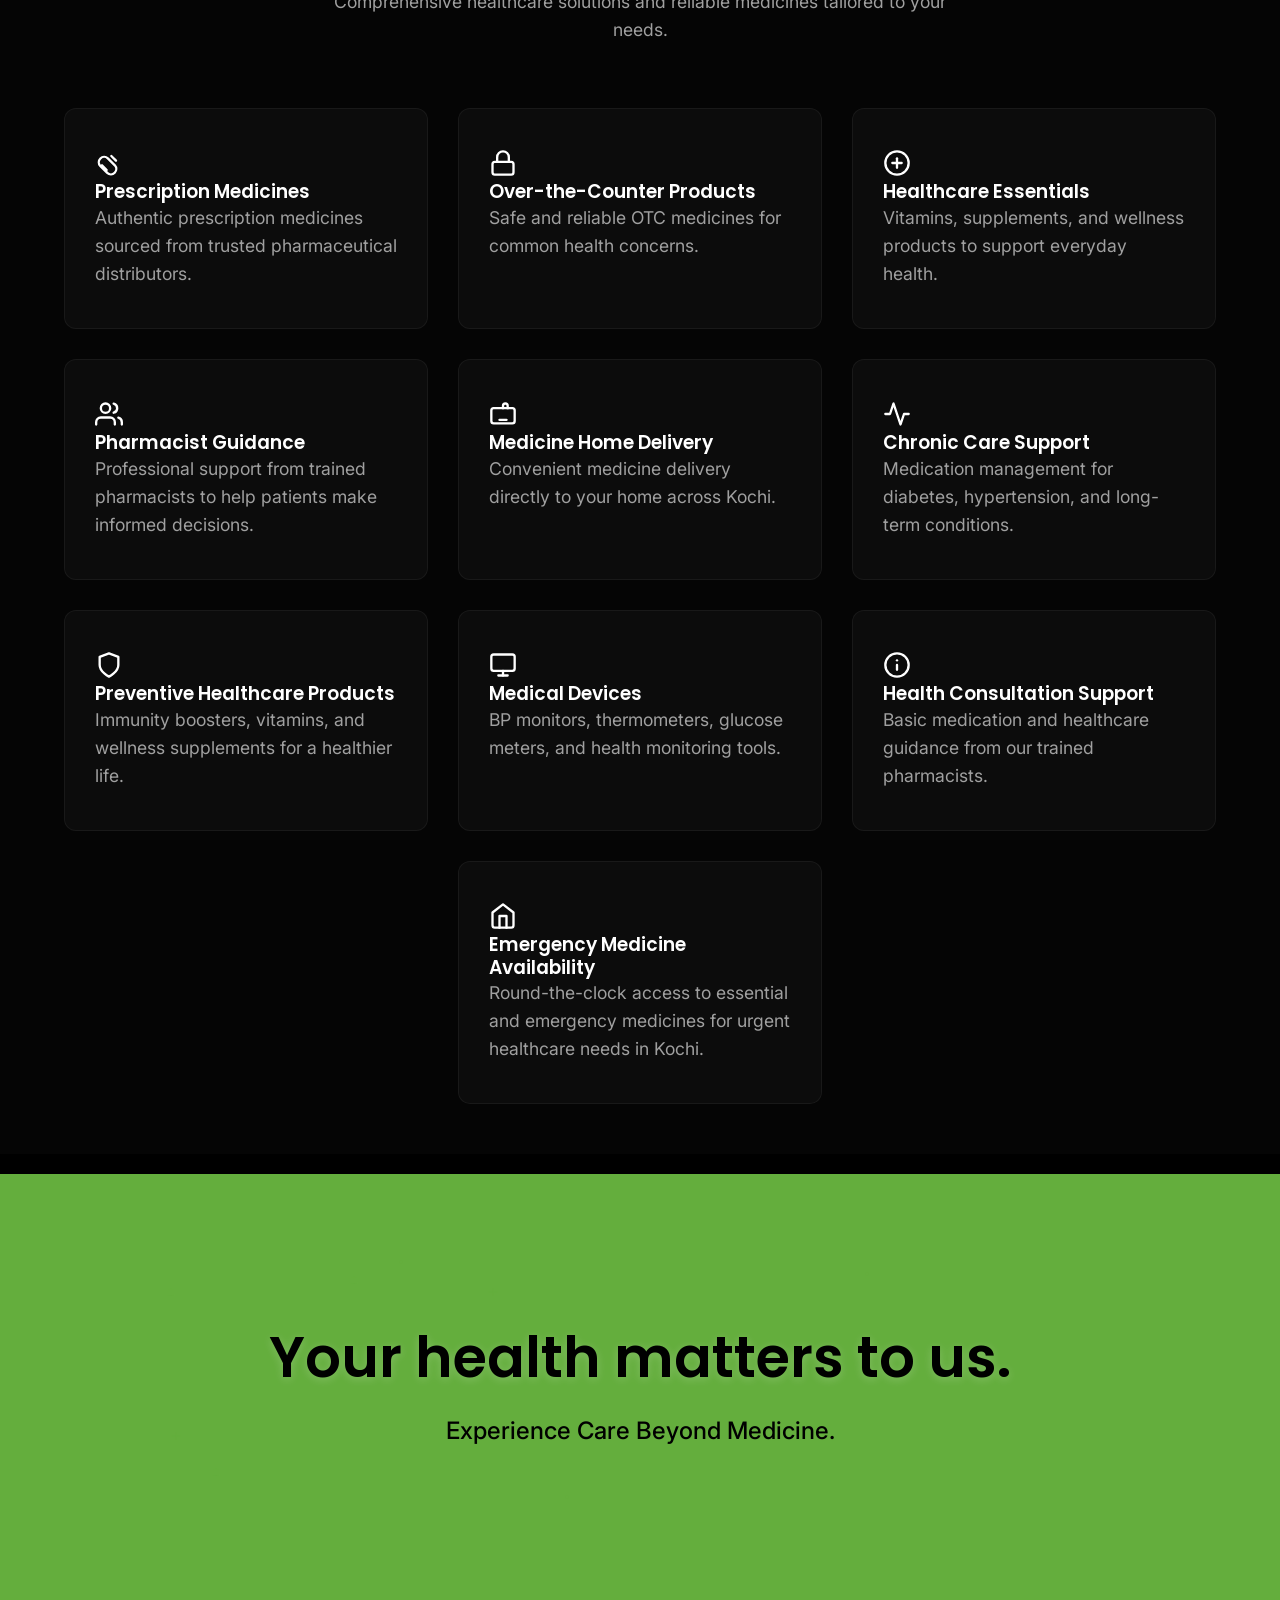
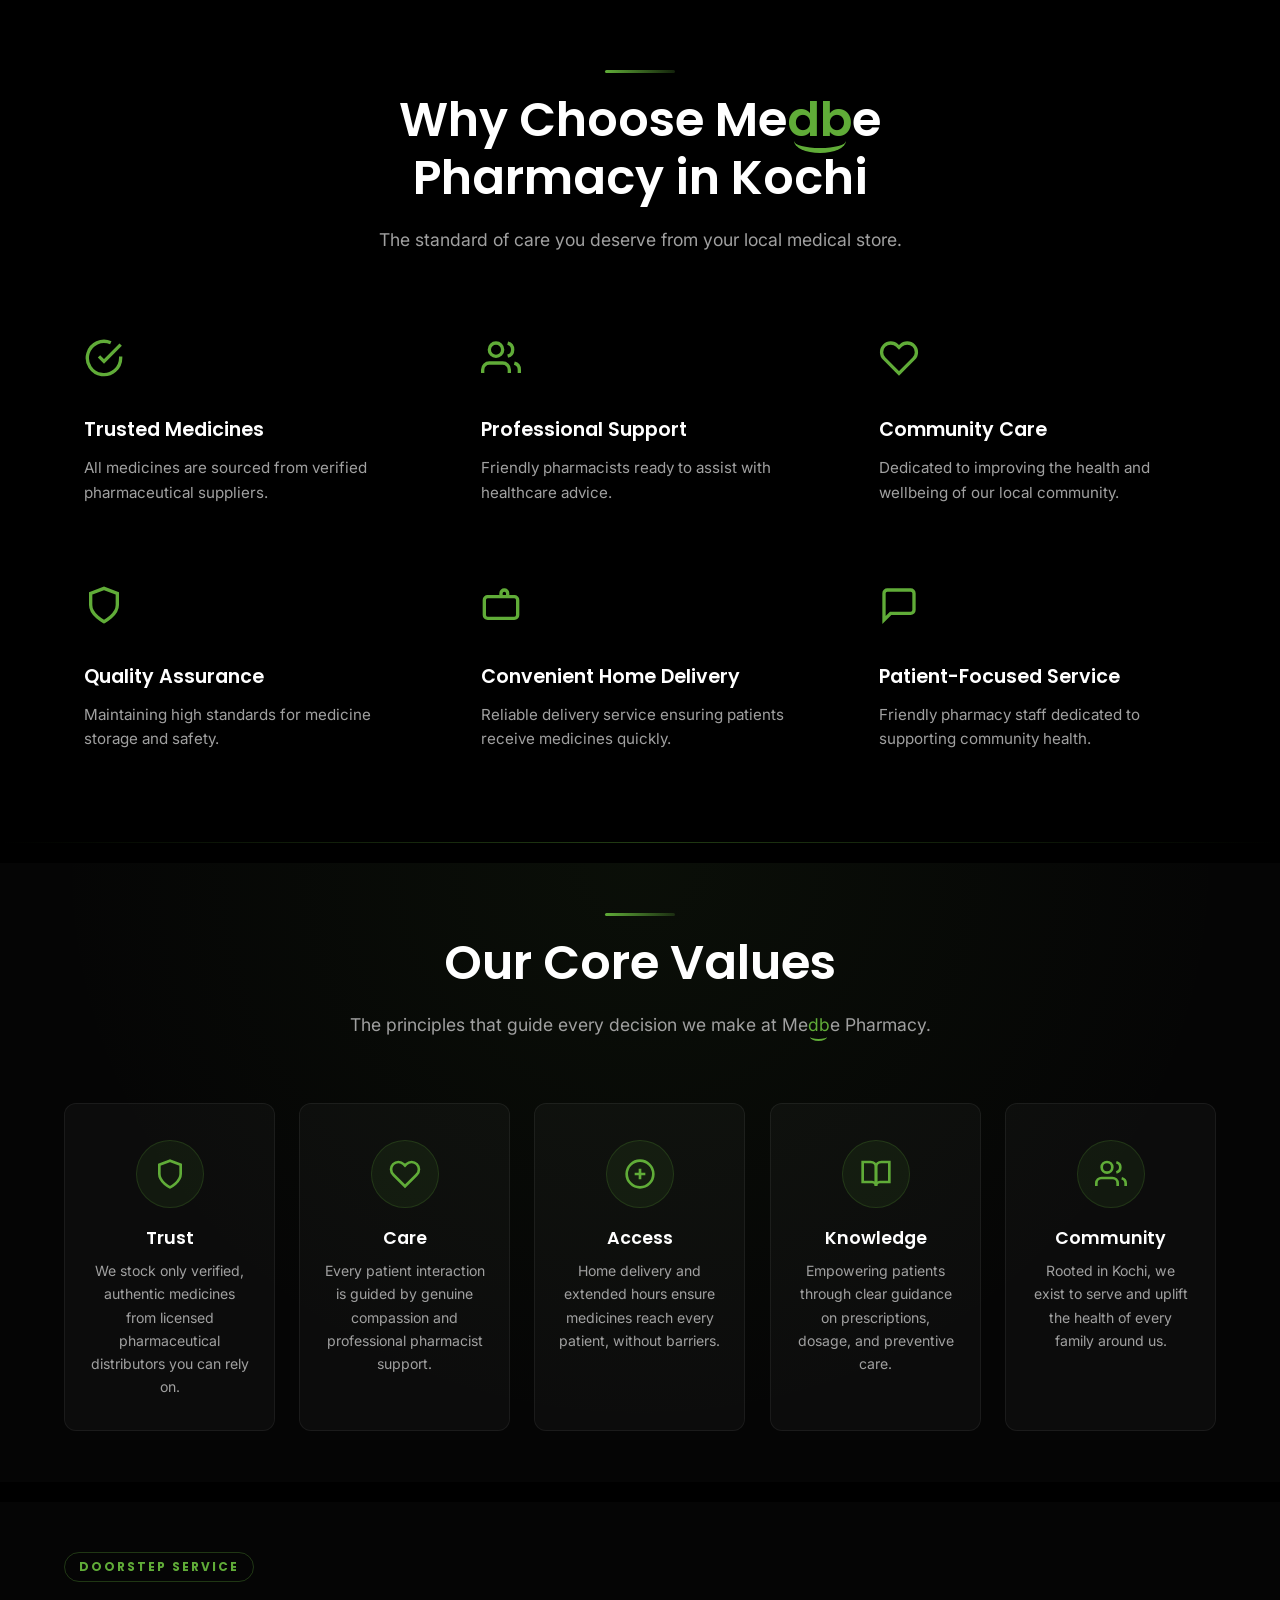
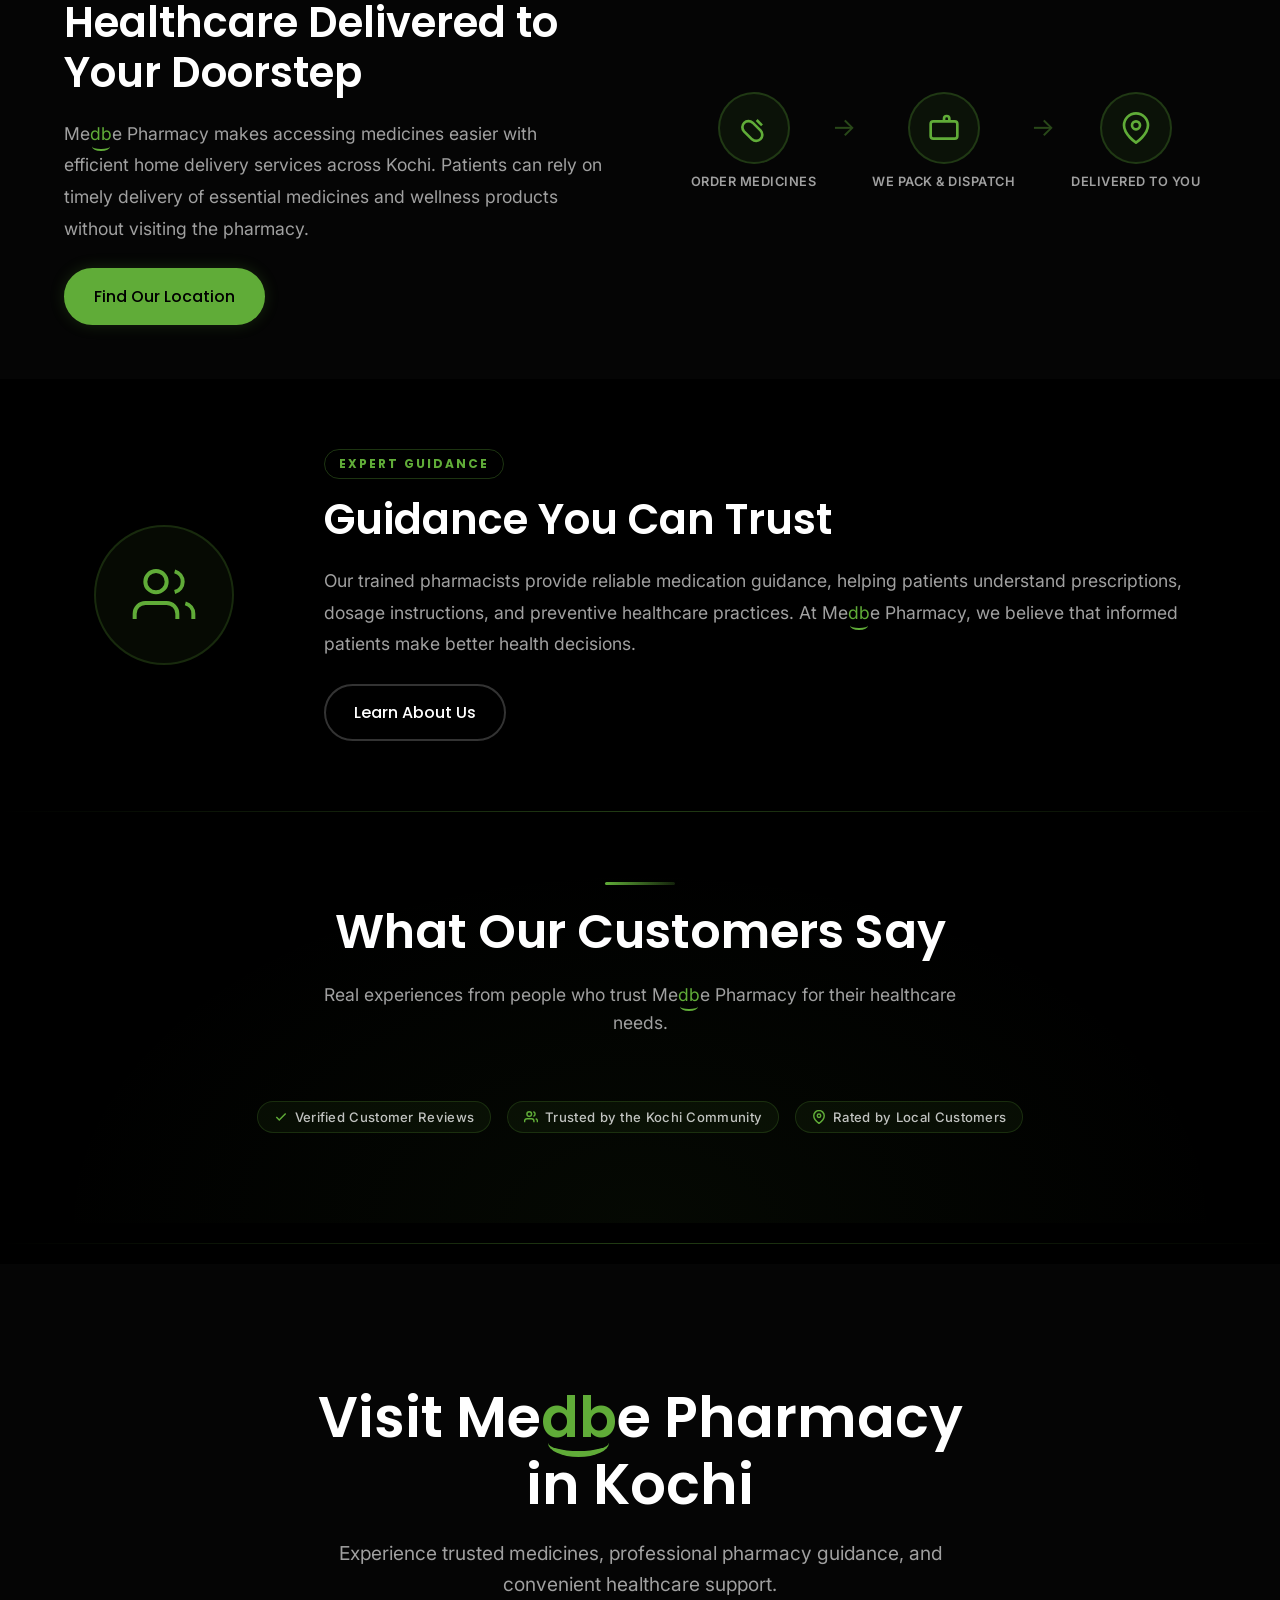
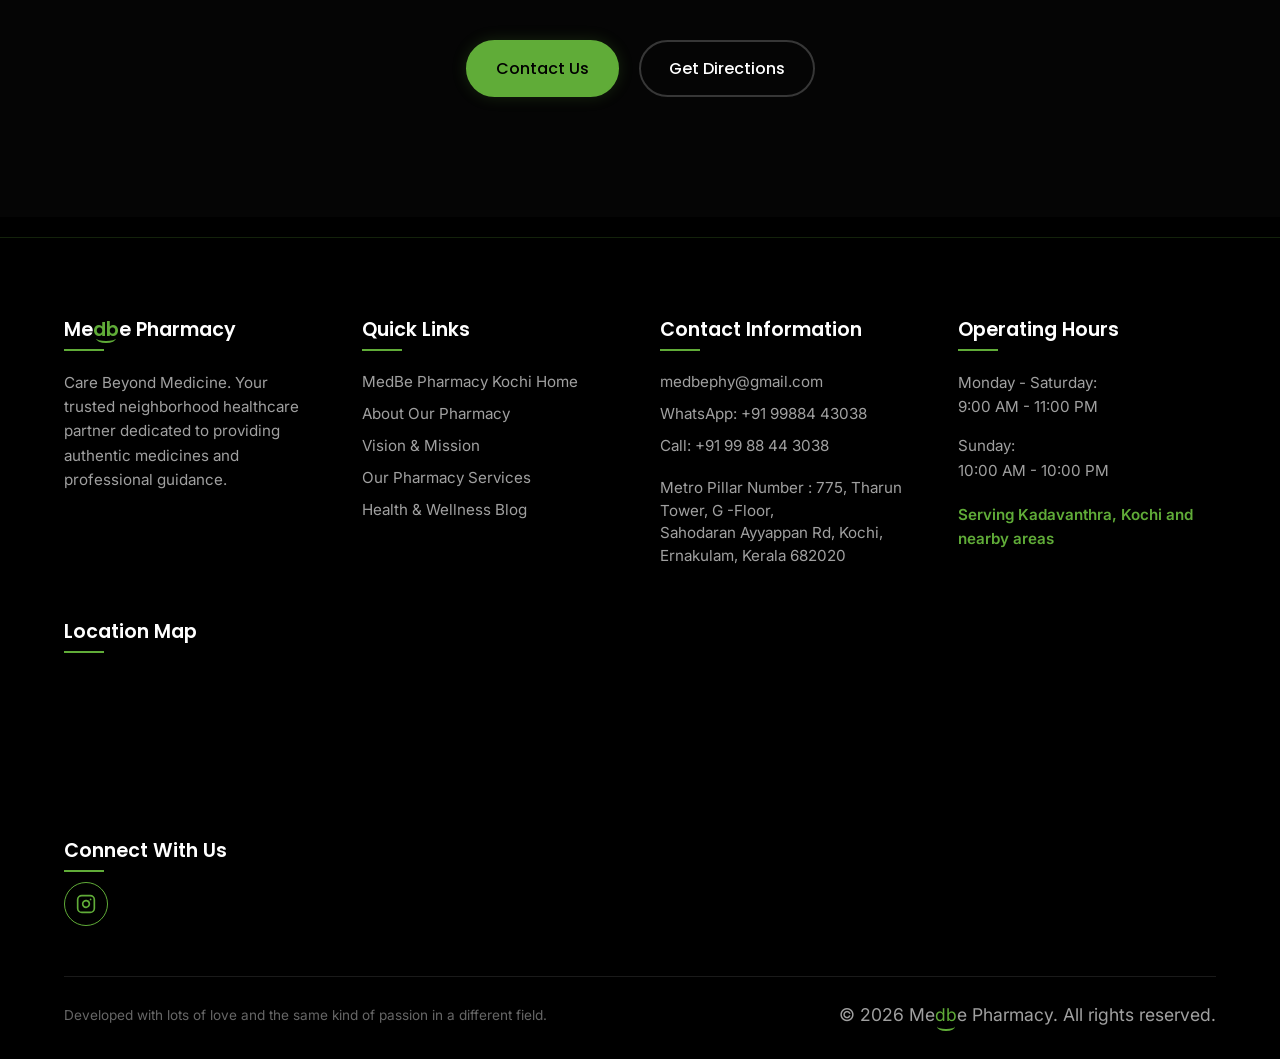
==== commit f3ba2744: "Update : Blog Page updated with some contents" ====
--- a/index.html
+++ b/index.html
@@ -5,10 +5,9 @@
     <meta charset="UTF-8">
     <meta name="viewport" content="width=device-width, initial-scale=1.0">
     <meta name="author" content="MedBe Pharmacy">
-    <meta name="keywords"
-        content="Pharmacy in Kochi, Trusted medicines, Healthcare products, Pharmacist guidance, MedBe Pharmacy, Kochi Pharmacy, OTC medicines">
+    <meta name="keywords" content="pharmacy in Kadavanthra, pharmacy in Kochi, medical store near me, best pharmacy Kochi, MedBe Pharmacy">
     <meta name="robots" content="index, follow">
-    <title>MedBe Pharmacy | Trusted Pharmacy in Kochi</title>
+    <title>MedBe Pharmacy | Best Pharmacy in Kadavanthra Kochi</title>
 
     <!-- Favicons -->
     <link rel="icon" type="image/png" sizes="32x32" href="favicon_io/favicon-32x32.png">
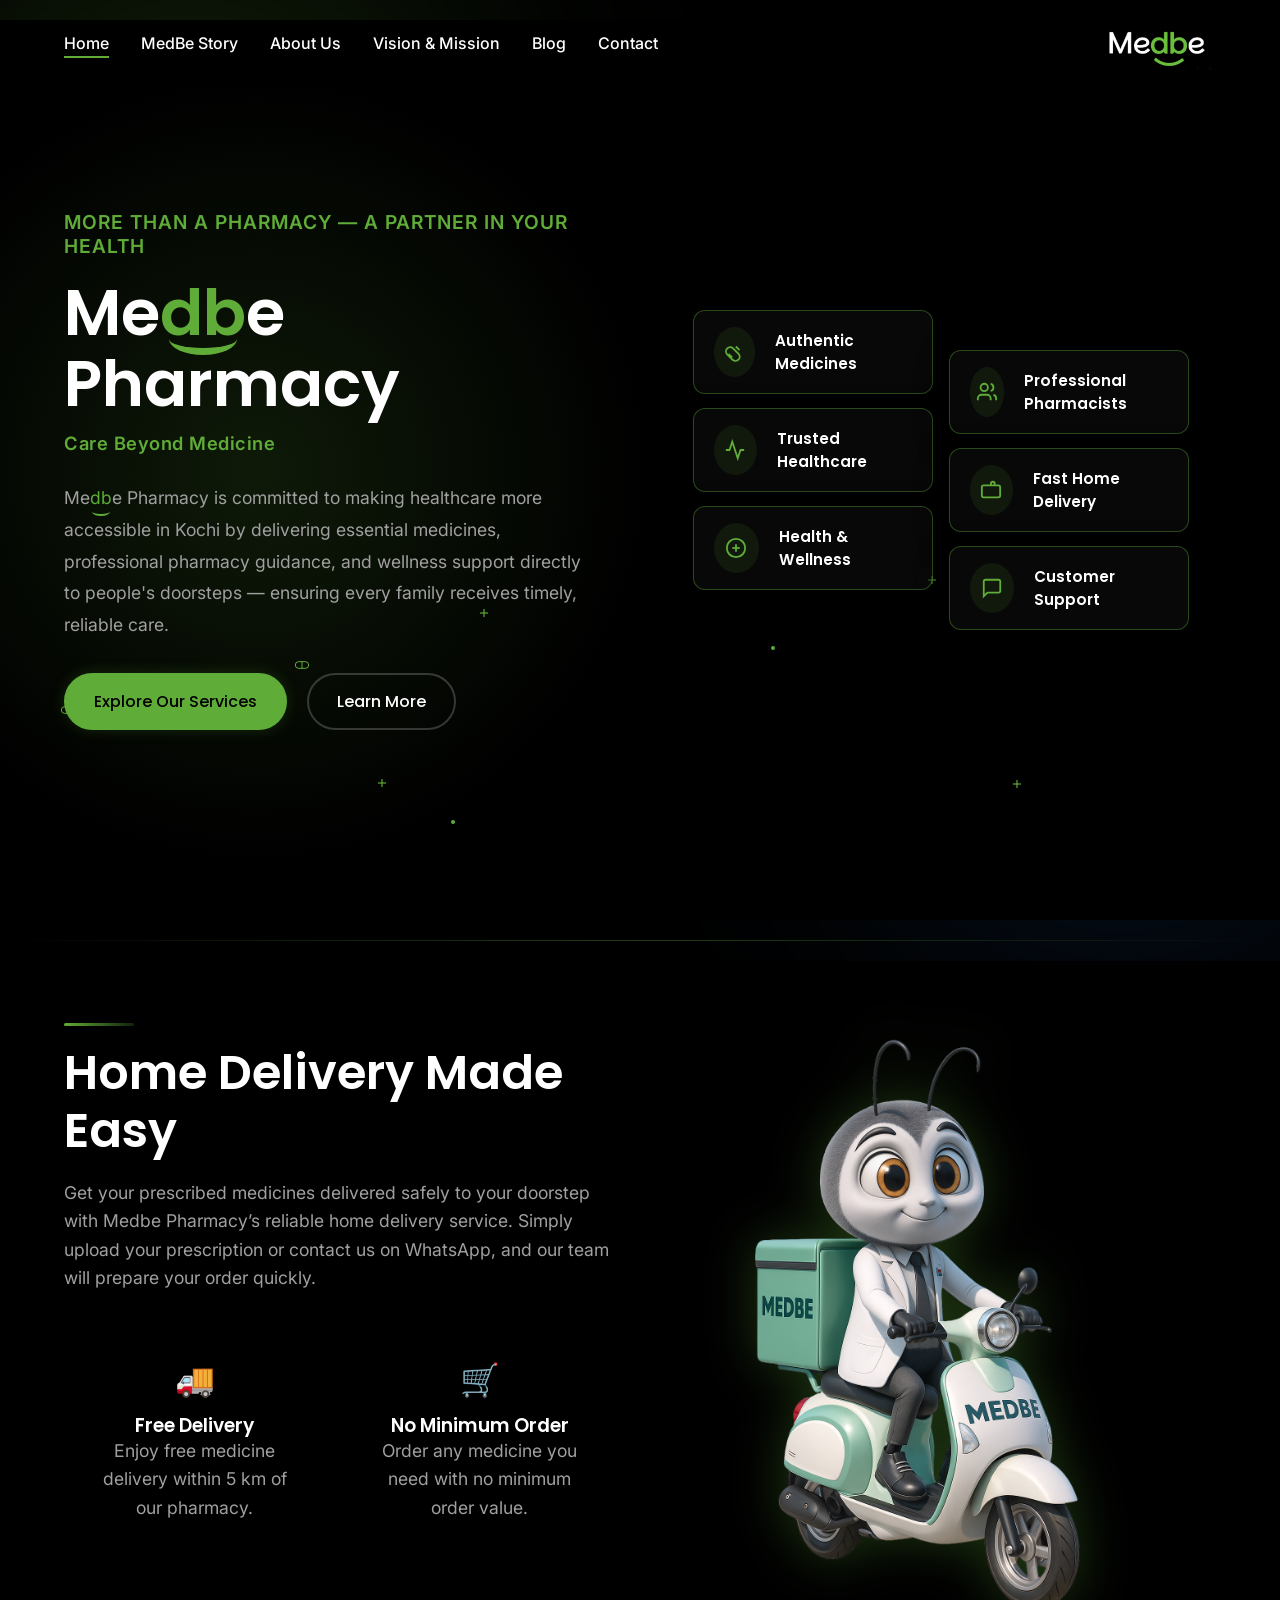
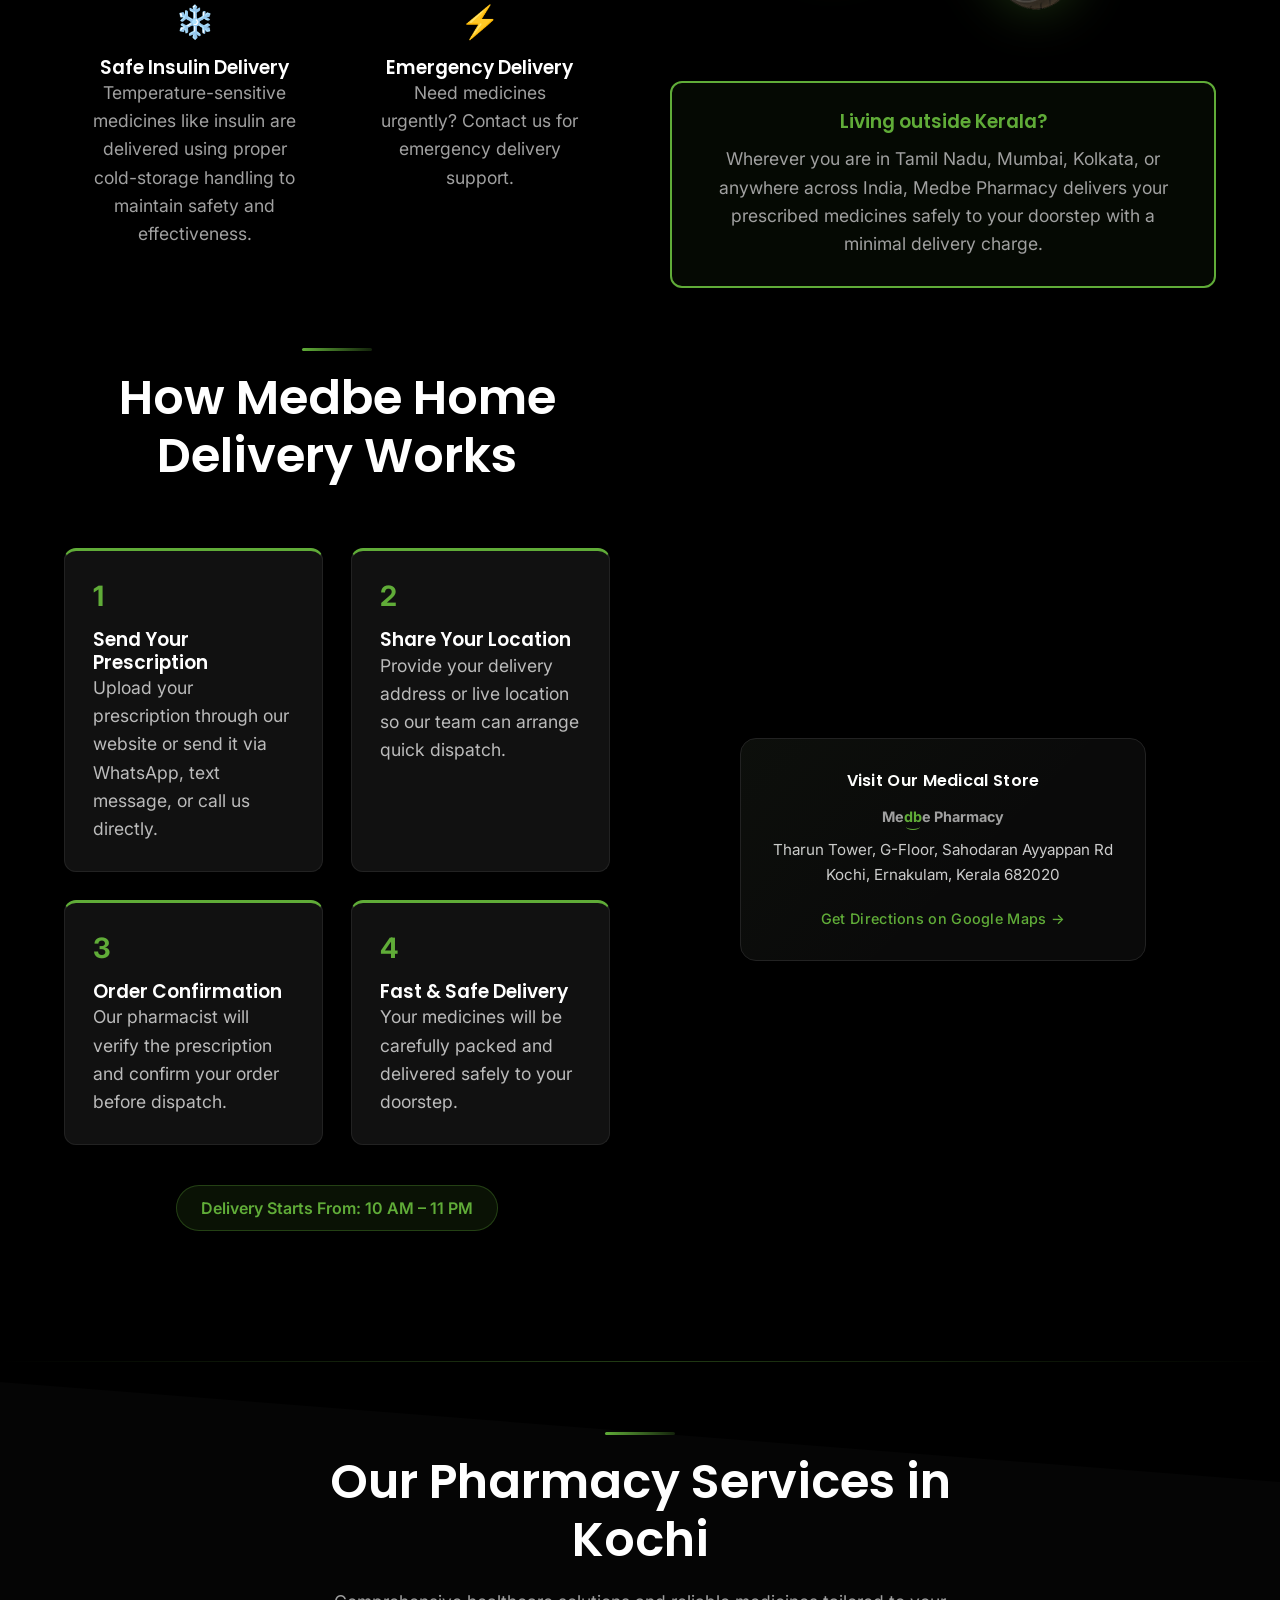
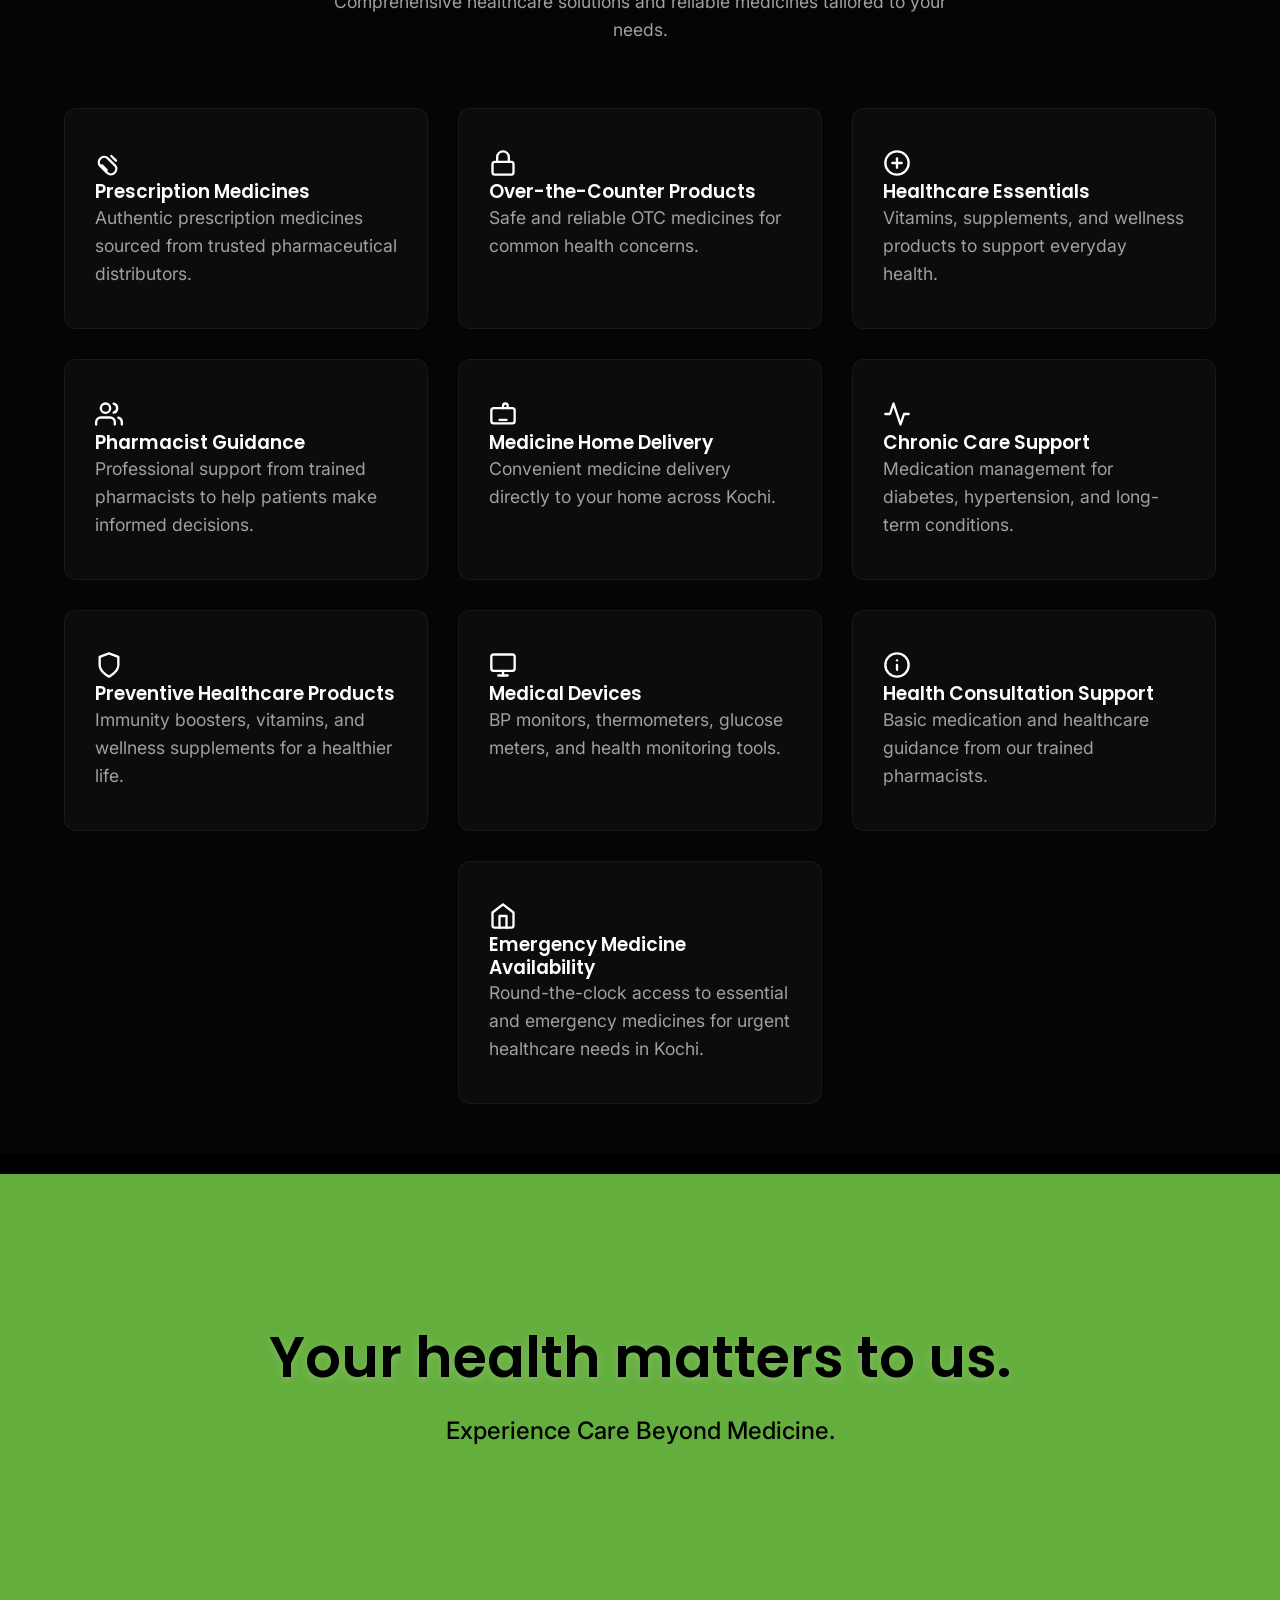
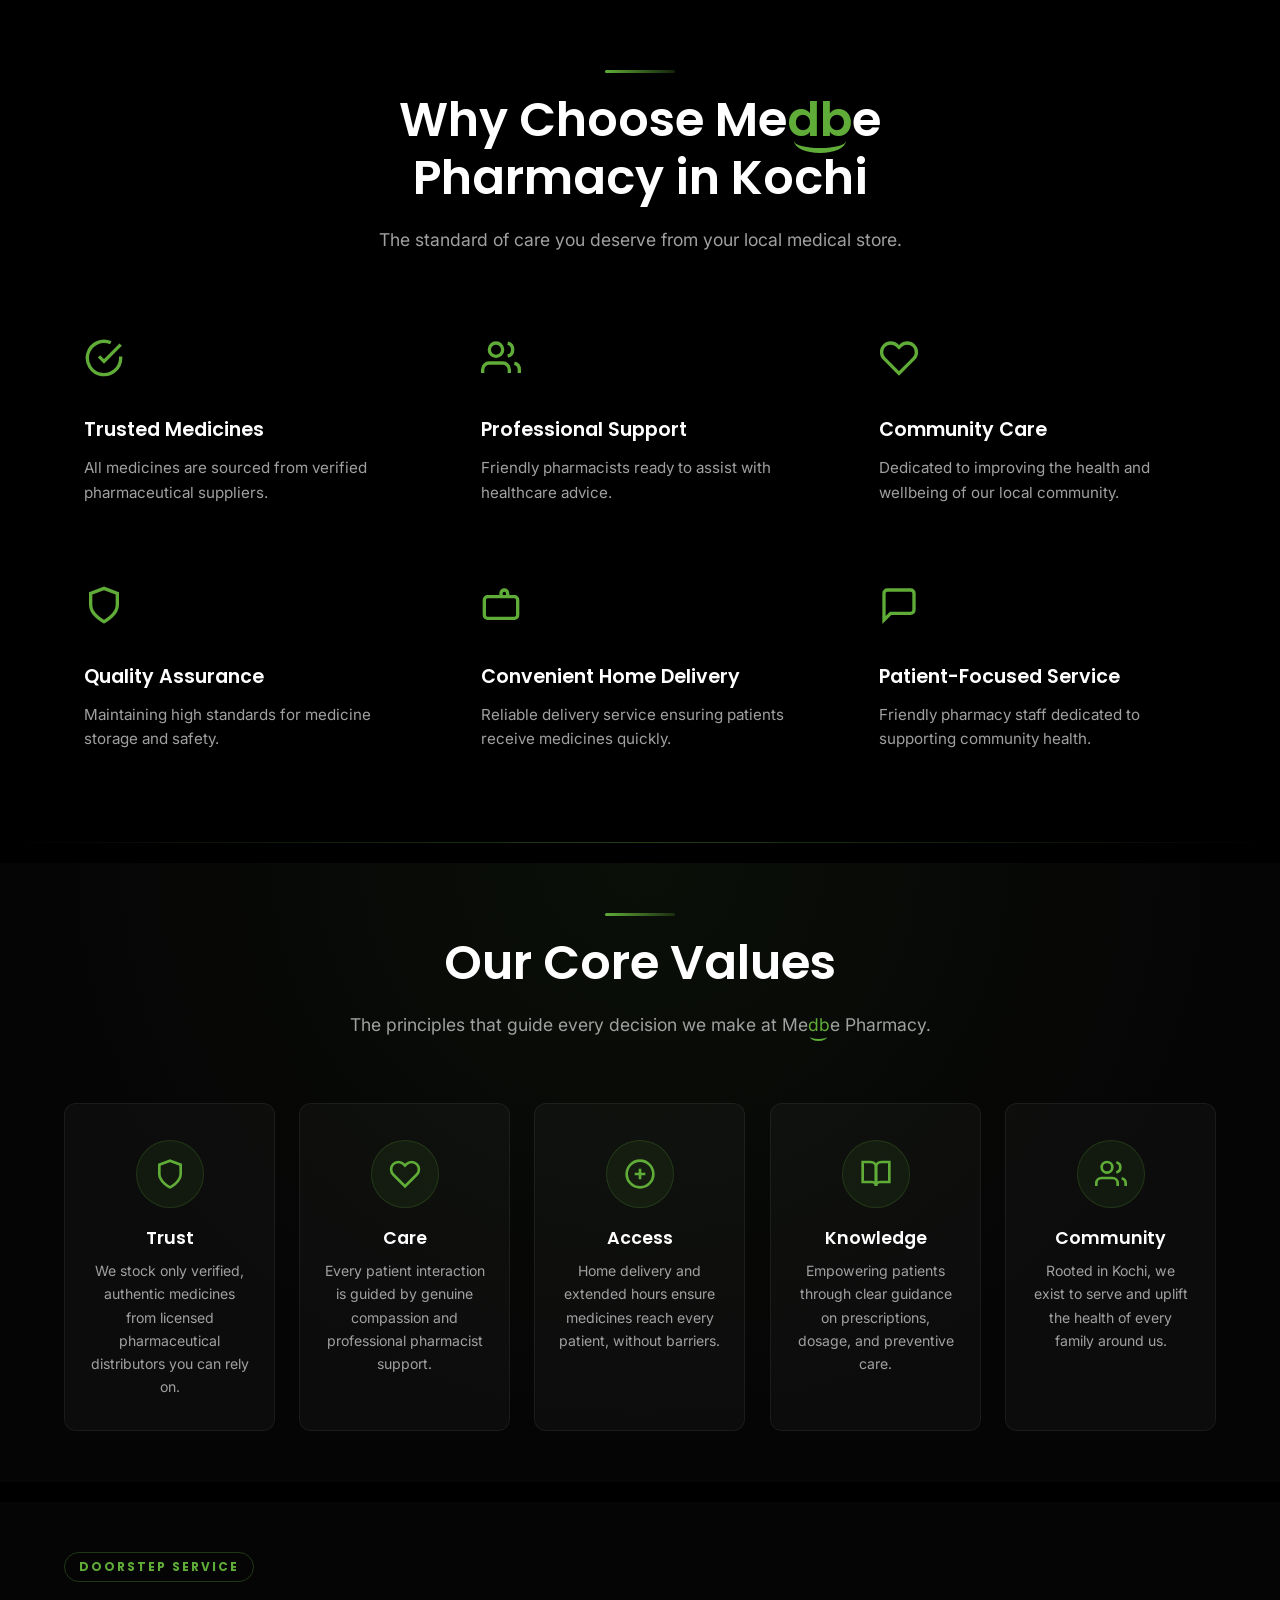
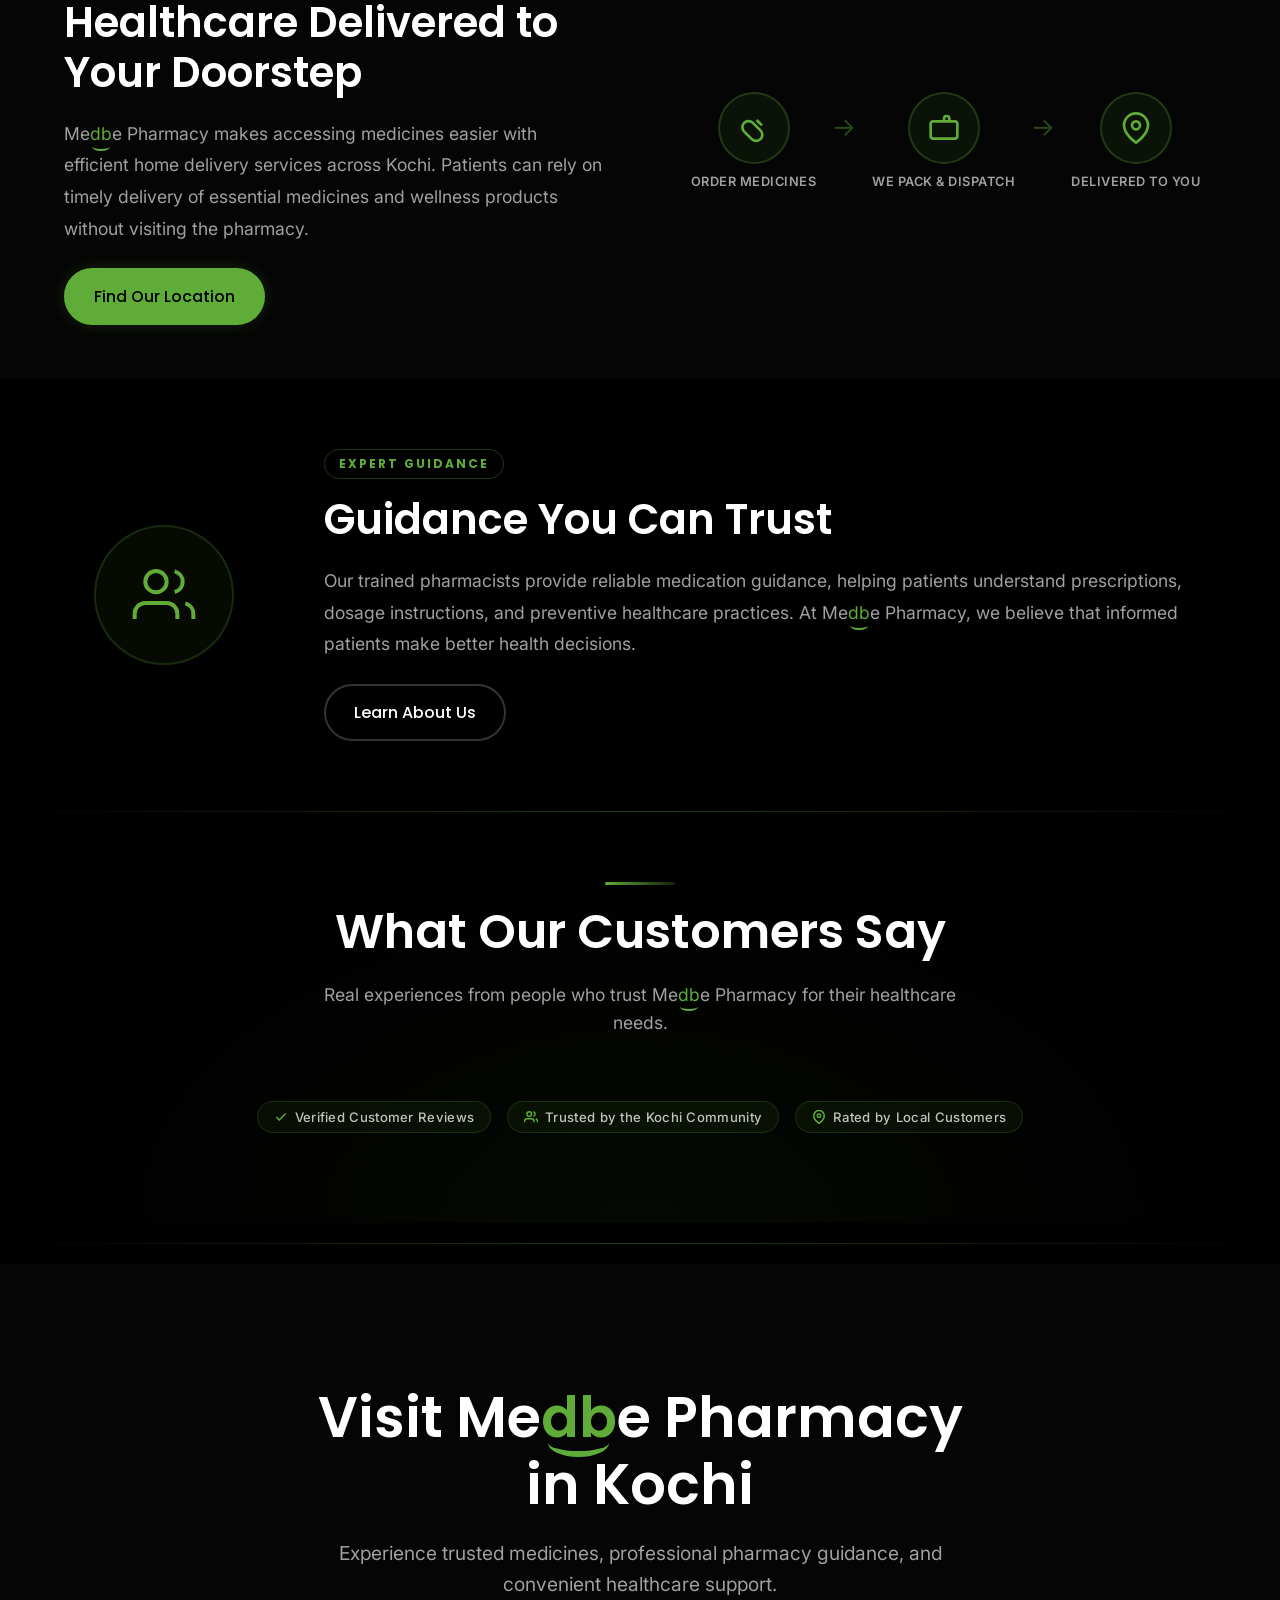
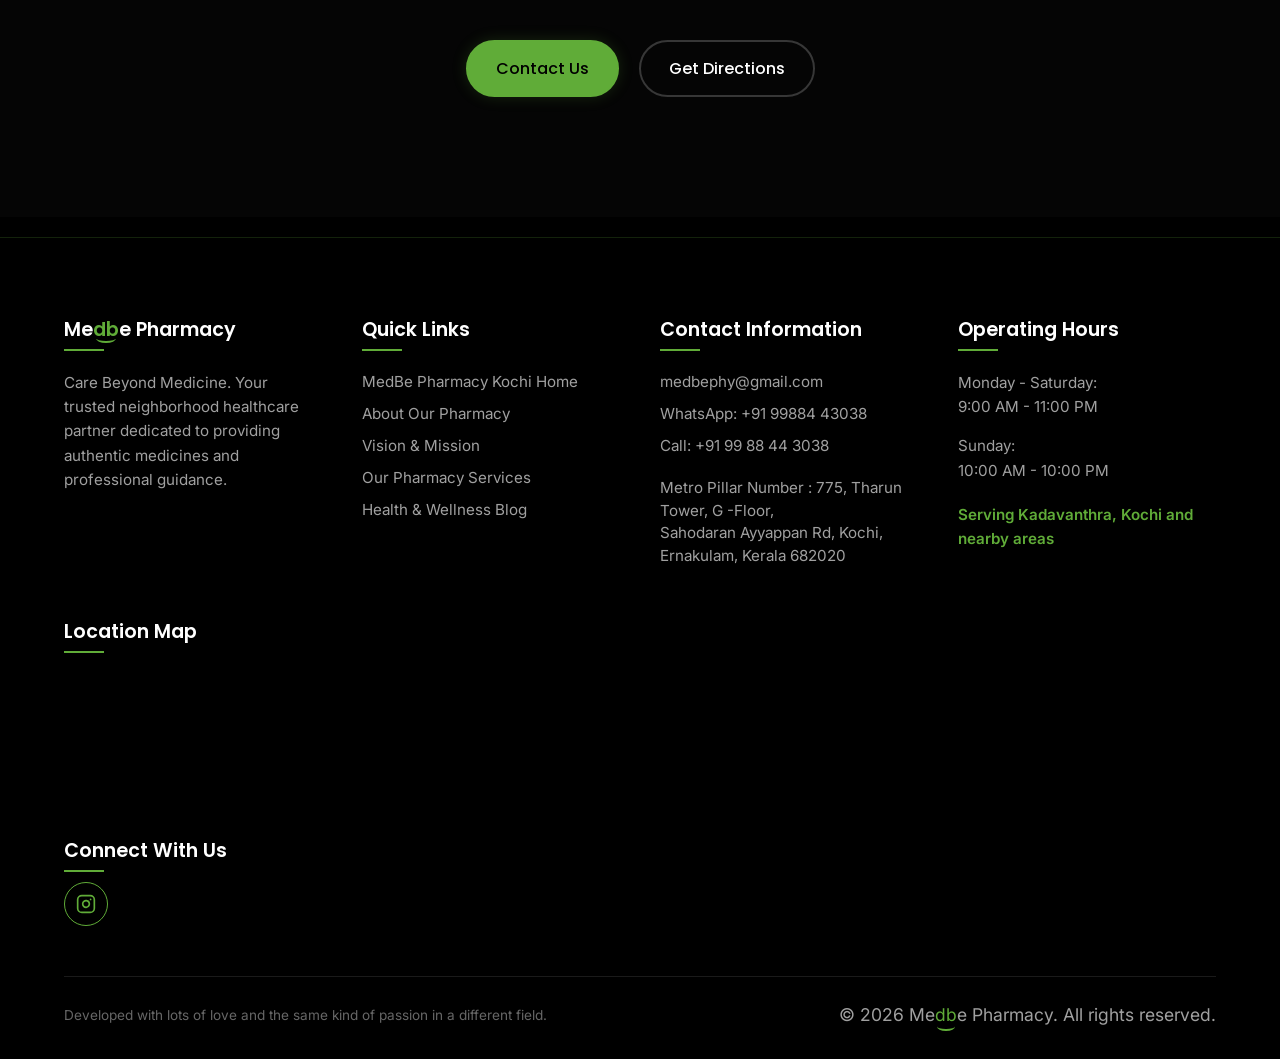
==== commit d5559c9c: "Update : Entire Web page theme update" ====
--- a/index.html
+++ b/index.html
@@ -61,6 +61,10 @@
 
 <body>
 
+    <!-- Global Ambient Orbs -->
+    <div class="ambient-orb orb-1"></div>
+    <div class="ambient-orb orb-2"></div>
+
     <!-- Navbar -->
     <app-navbar active="home"></app-navbar>
 
--- a/assets/css/style.css
+++ b/assets/css/style.css
@@ -1772,6 +1772,41 @@
     }
 }
 
+/* ============================================================
+   GLOBAL AMBIENT ORBS THEME
+   ============================================================ */
+.ambient-orb {
+    position: fixed;
+    border-radius: 50%;
+    filter: blur(120px);
+    z-index: -1;
+    pointer-events: none;
+    animation: orb-drift 20s infinite alternate ease-in-out;
+}
+
+.orb-1 {
+    top: -10%;
+    left: -10%;
+    width: 50vw;
+    height: 50vw;
+    background: rgba(96, 172, 56, 0.15);
+    animation-delay: 0s;
+}
+
+.orb-2 {
+    bottom: -10%;
+    right: -10%;
+    width: 45vw;
+    height: 45vw;
+    background: rgba(45, 114, 210, 0.12);
+    animation-delay: -10s;
+}
+
+@keyframes orb-drift {
+    0% { transform: translate(0, 0) scale(1); }
+    100% { transform: translate(10%, 10%) scale(1.1); }
+}
+
 /* ----- About section brand content improvements ----- */
 .about-brand-desc {
     color: rgba(255, 255, 255, 0.6);
